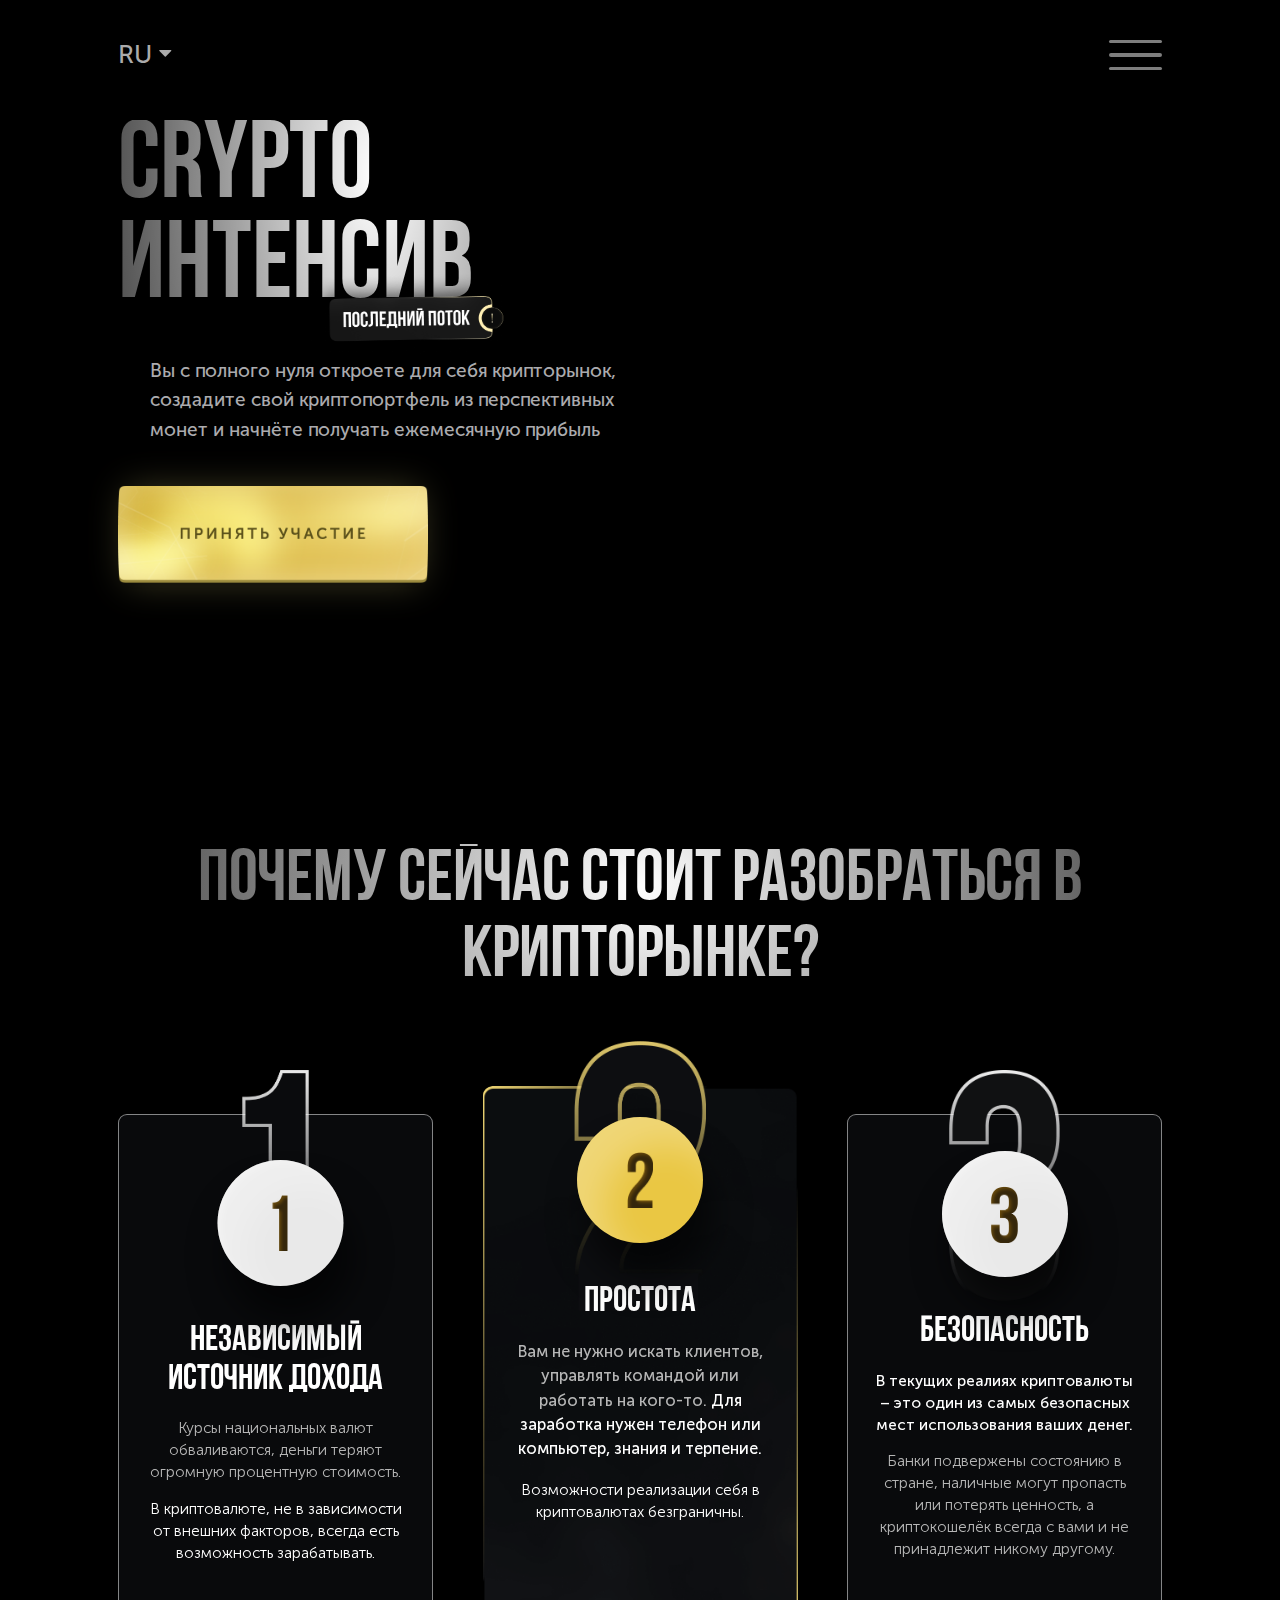
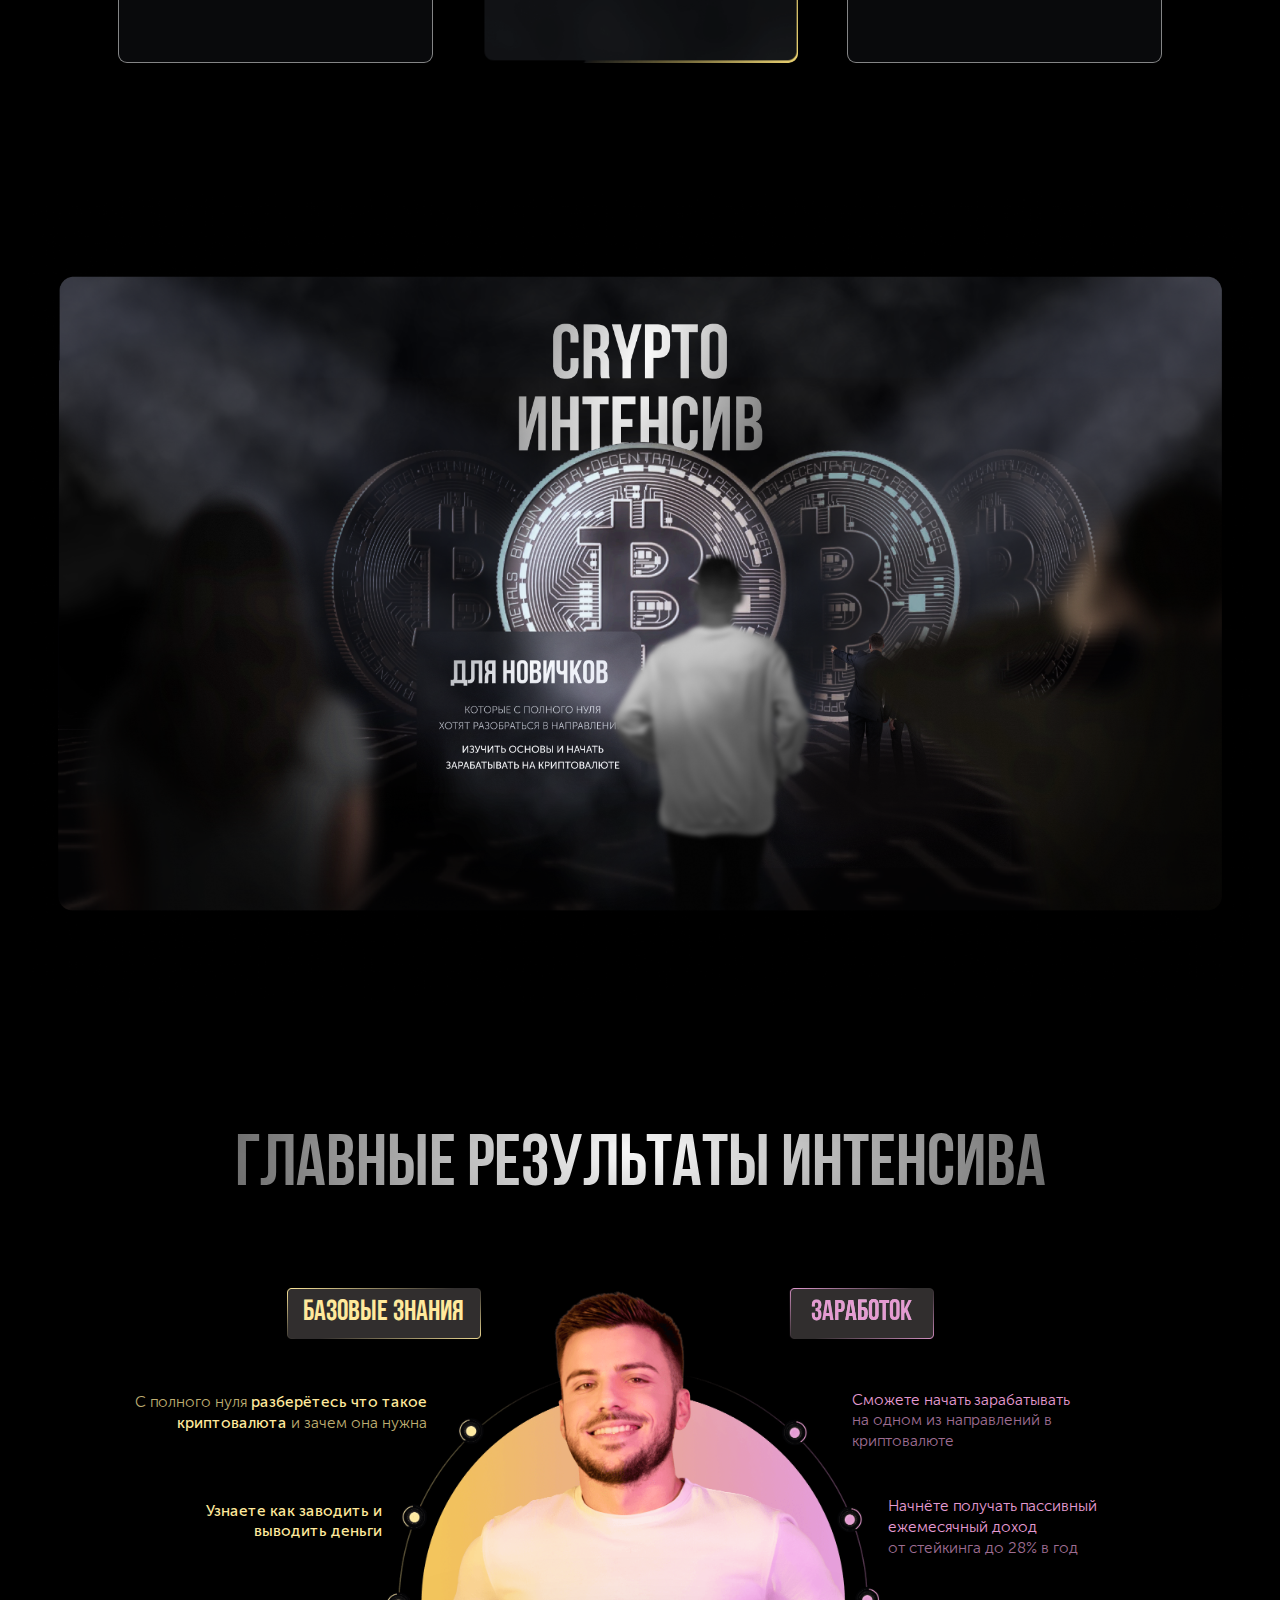
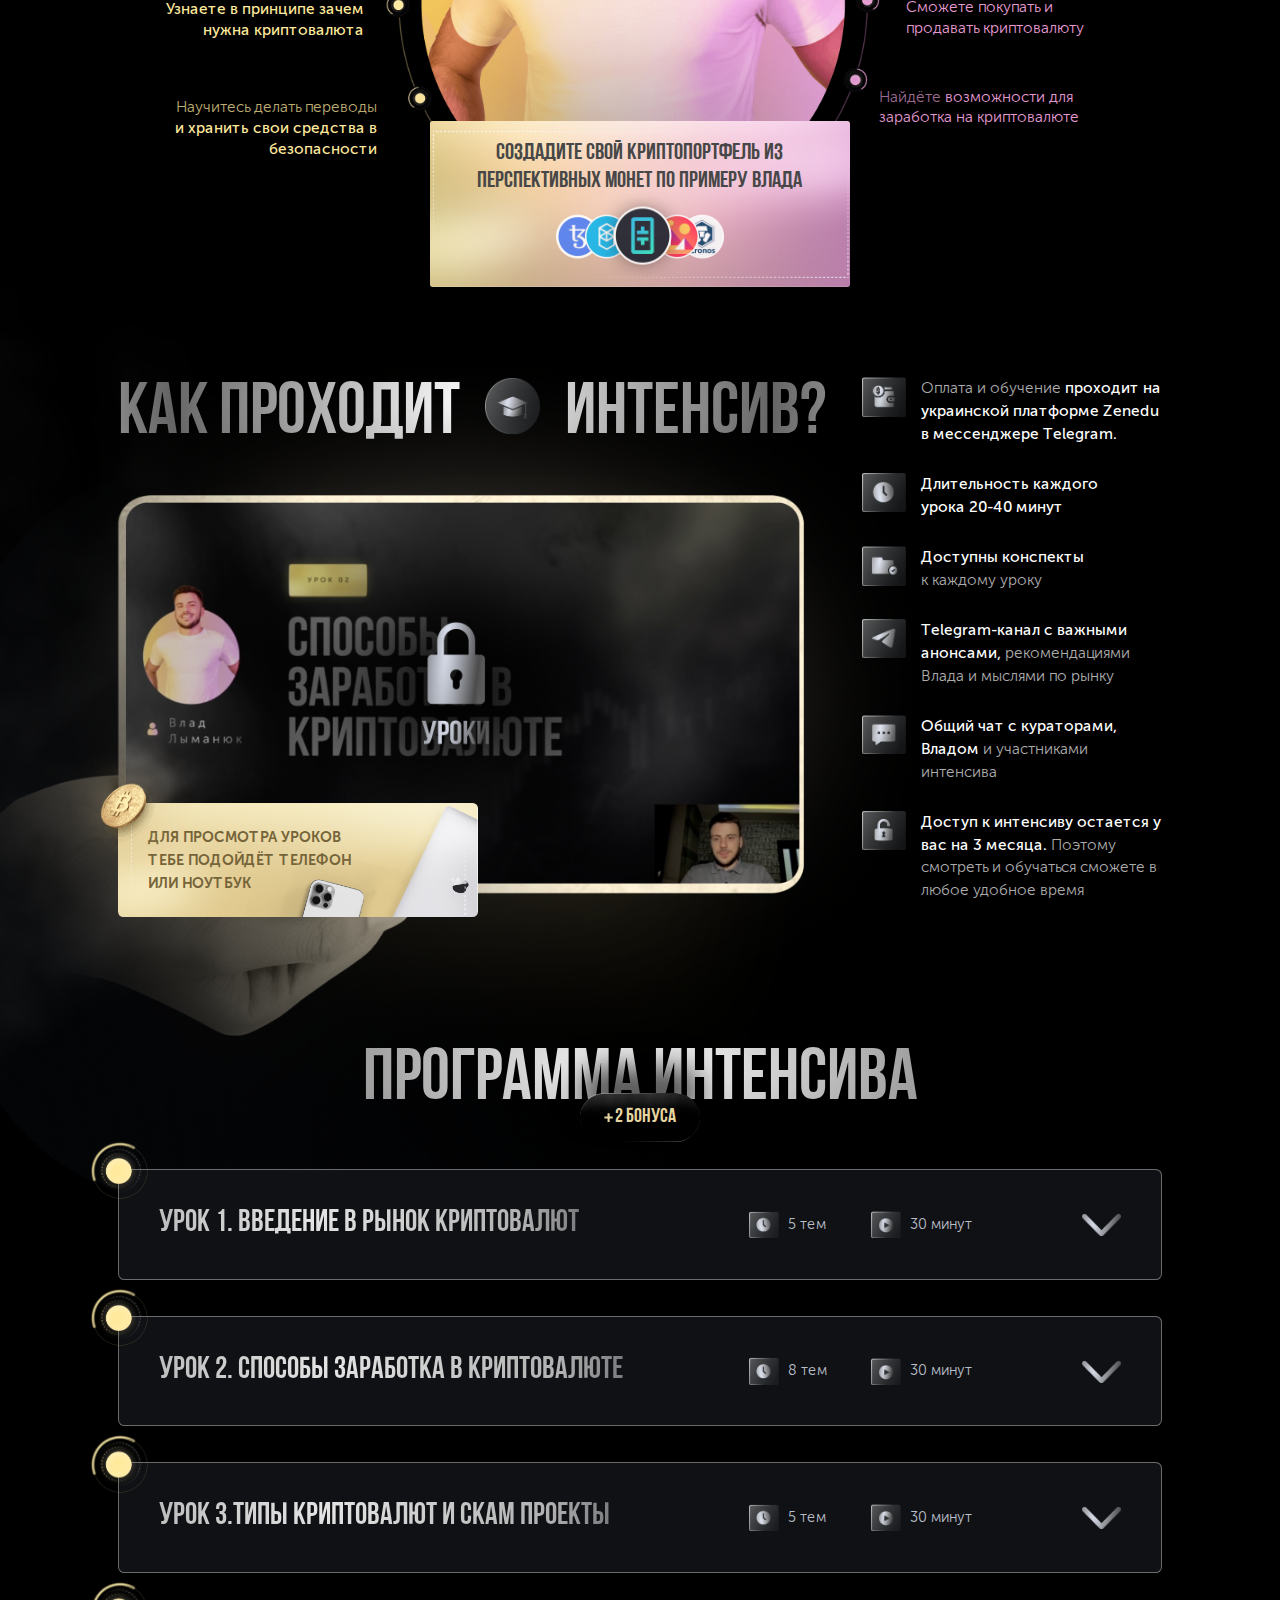
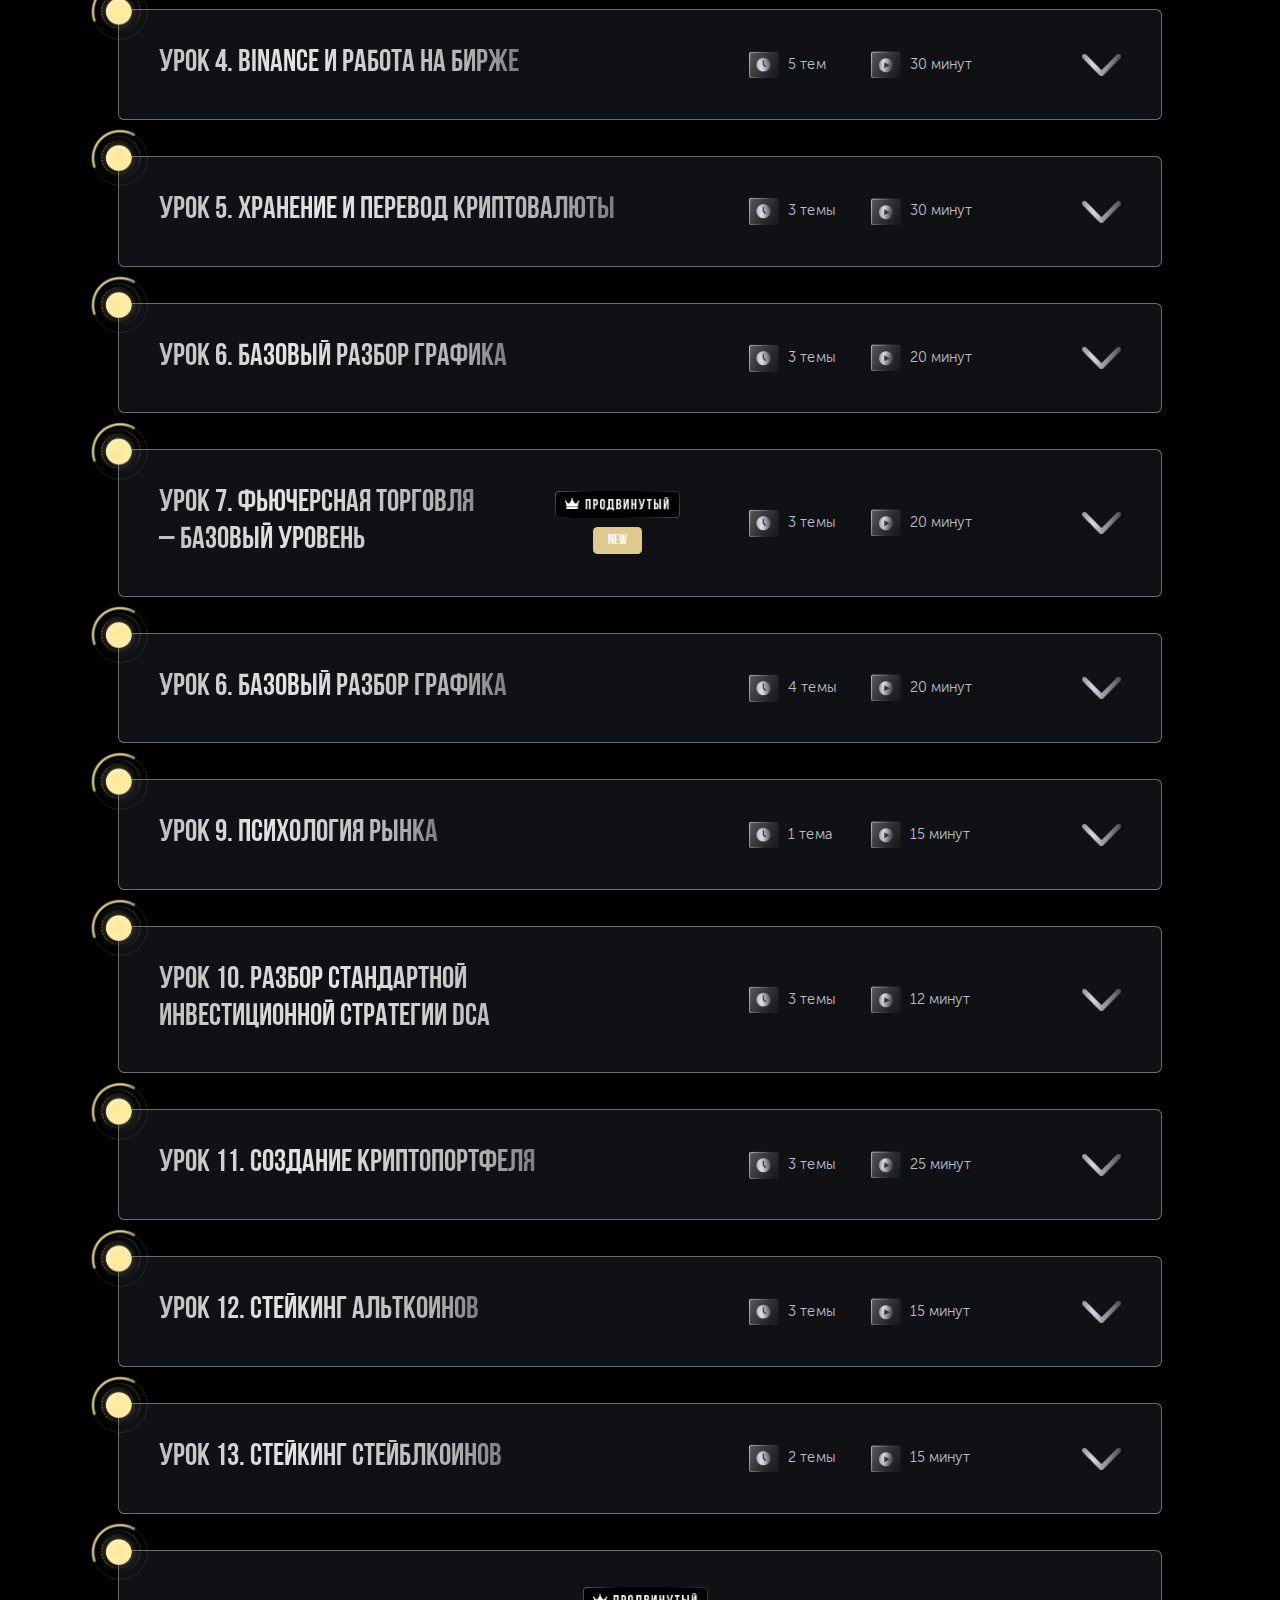
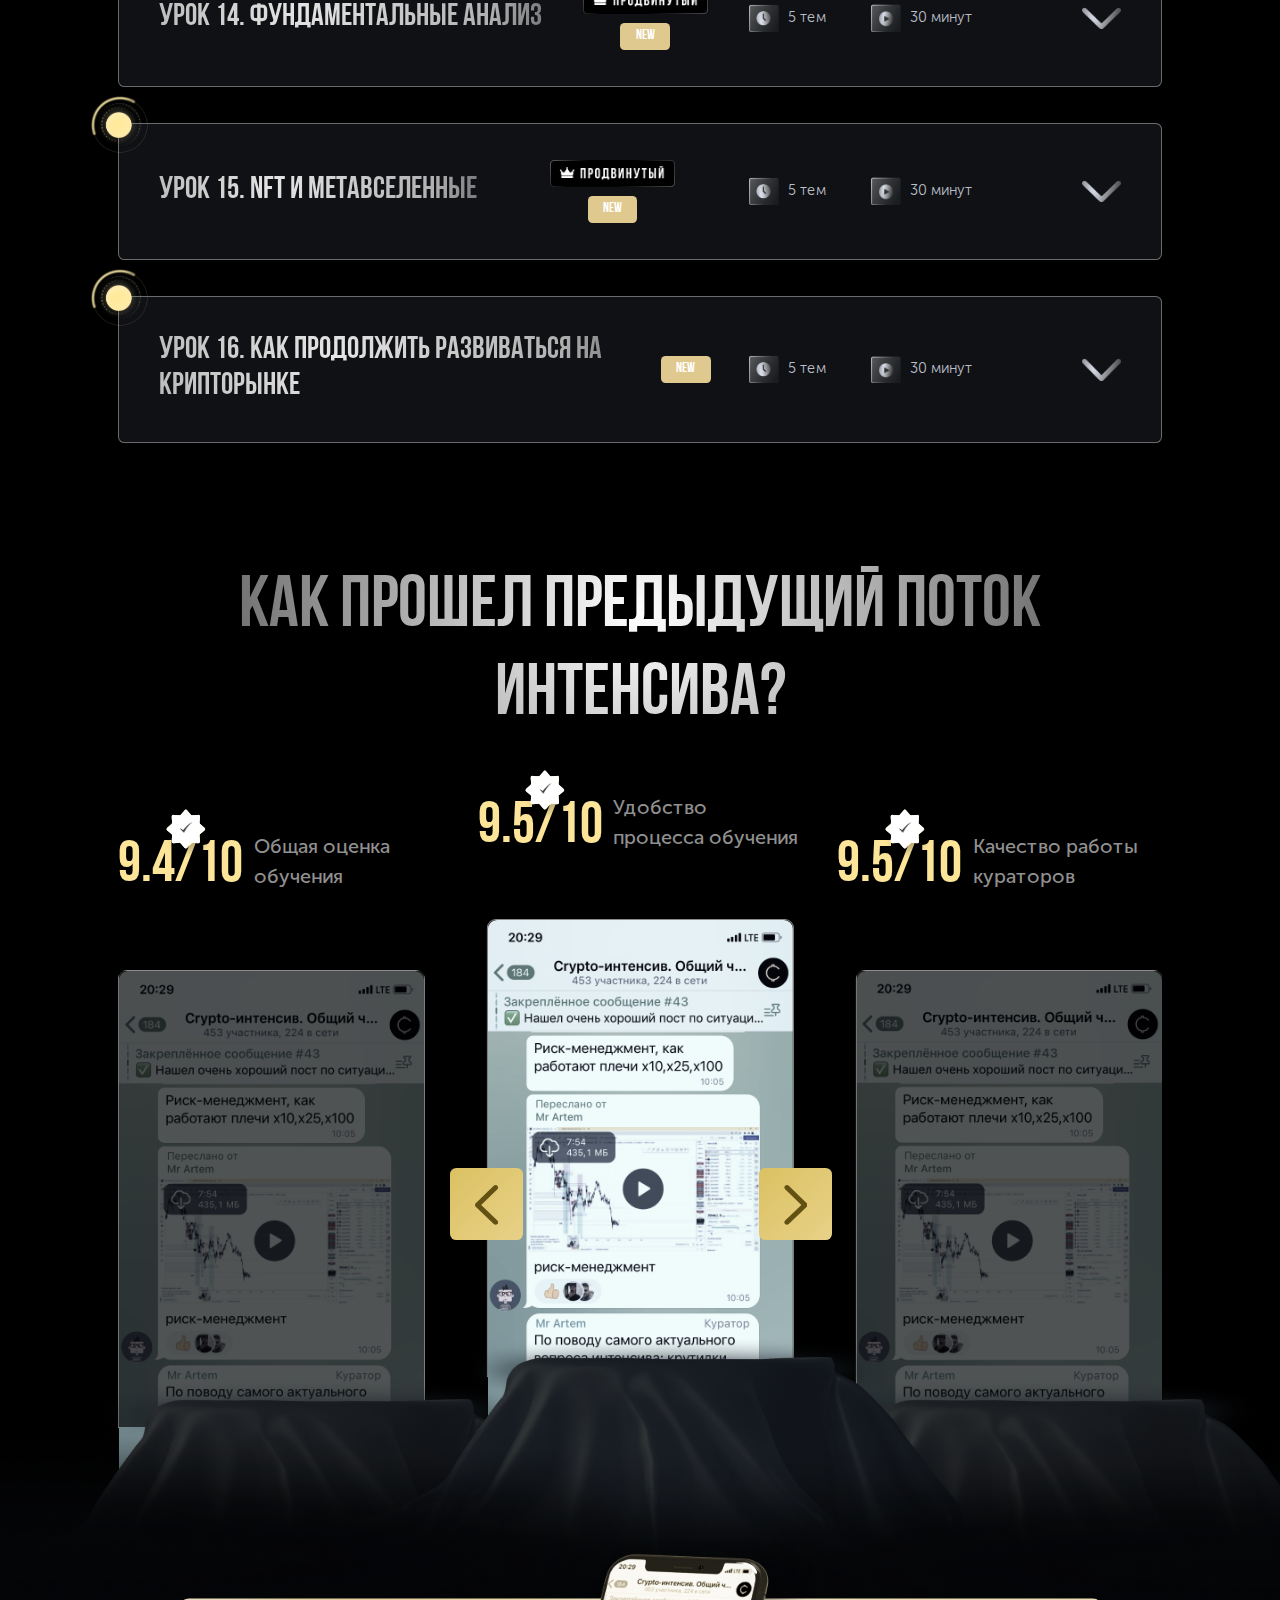
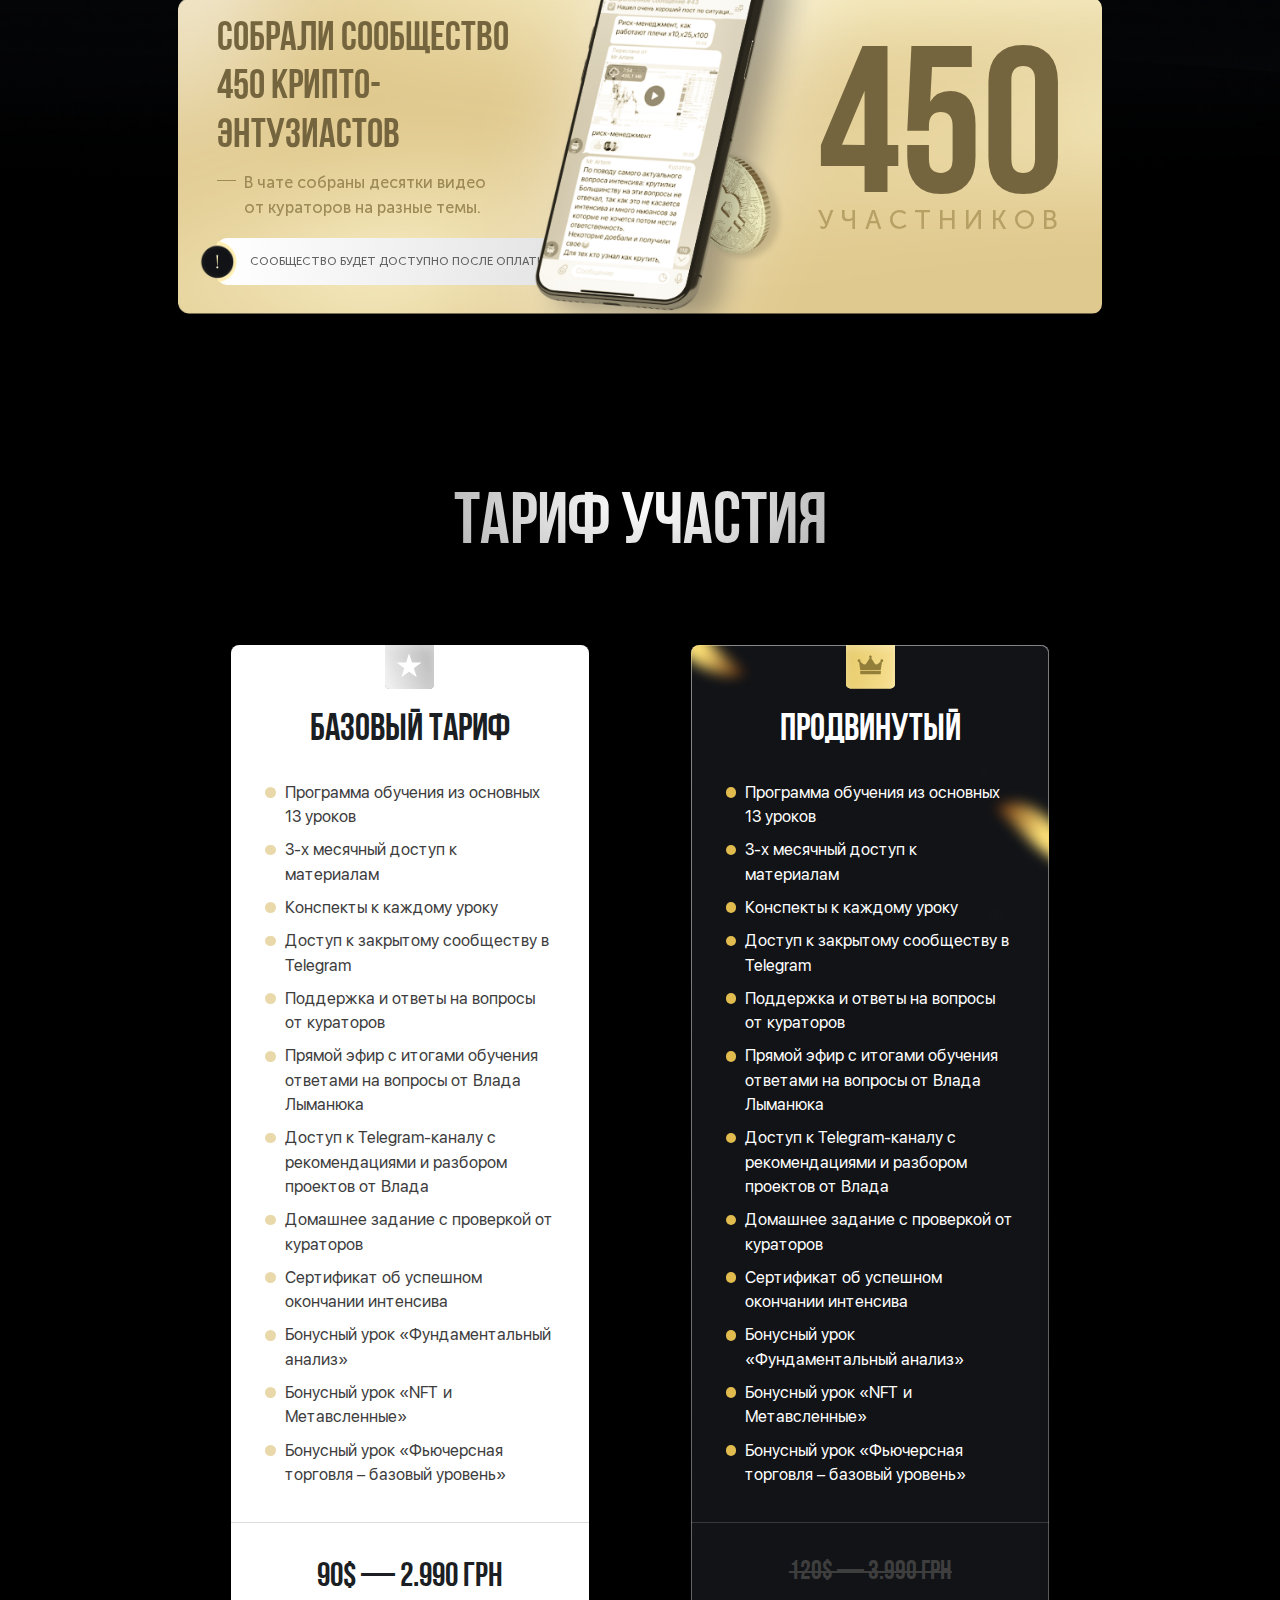
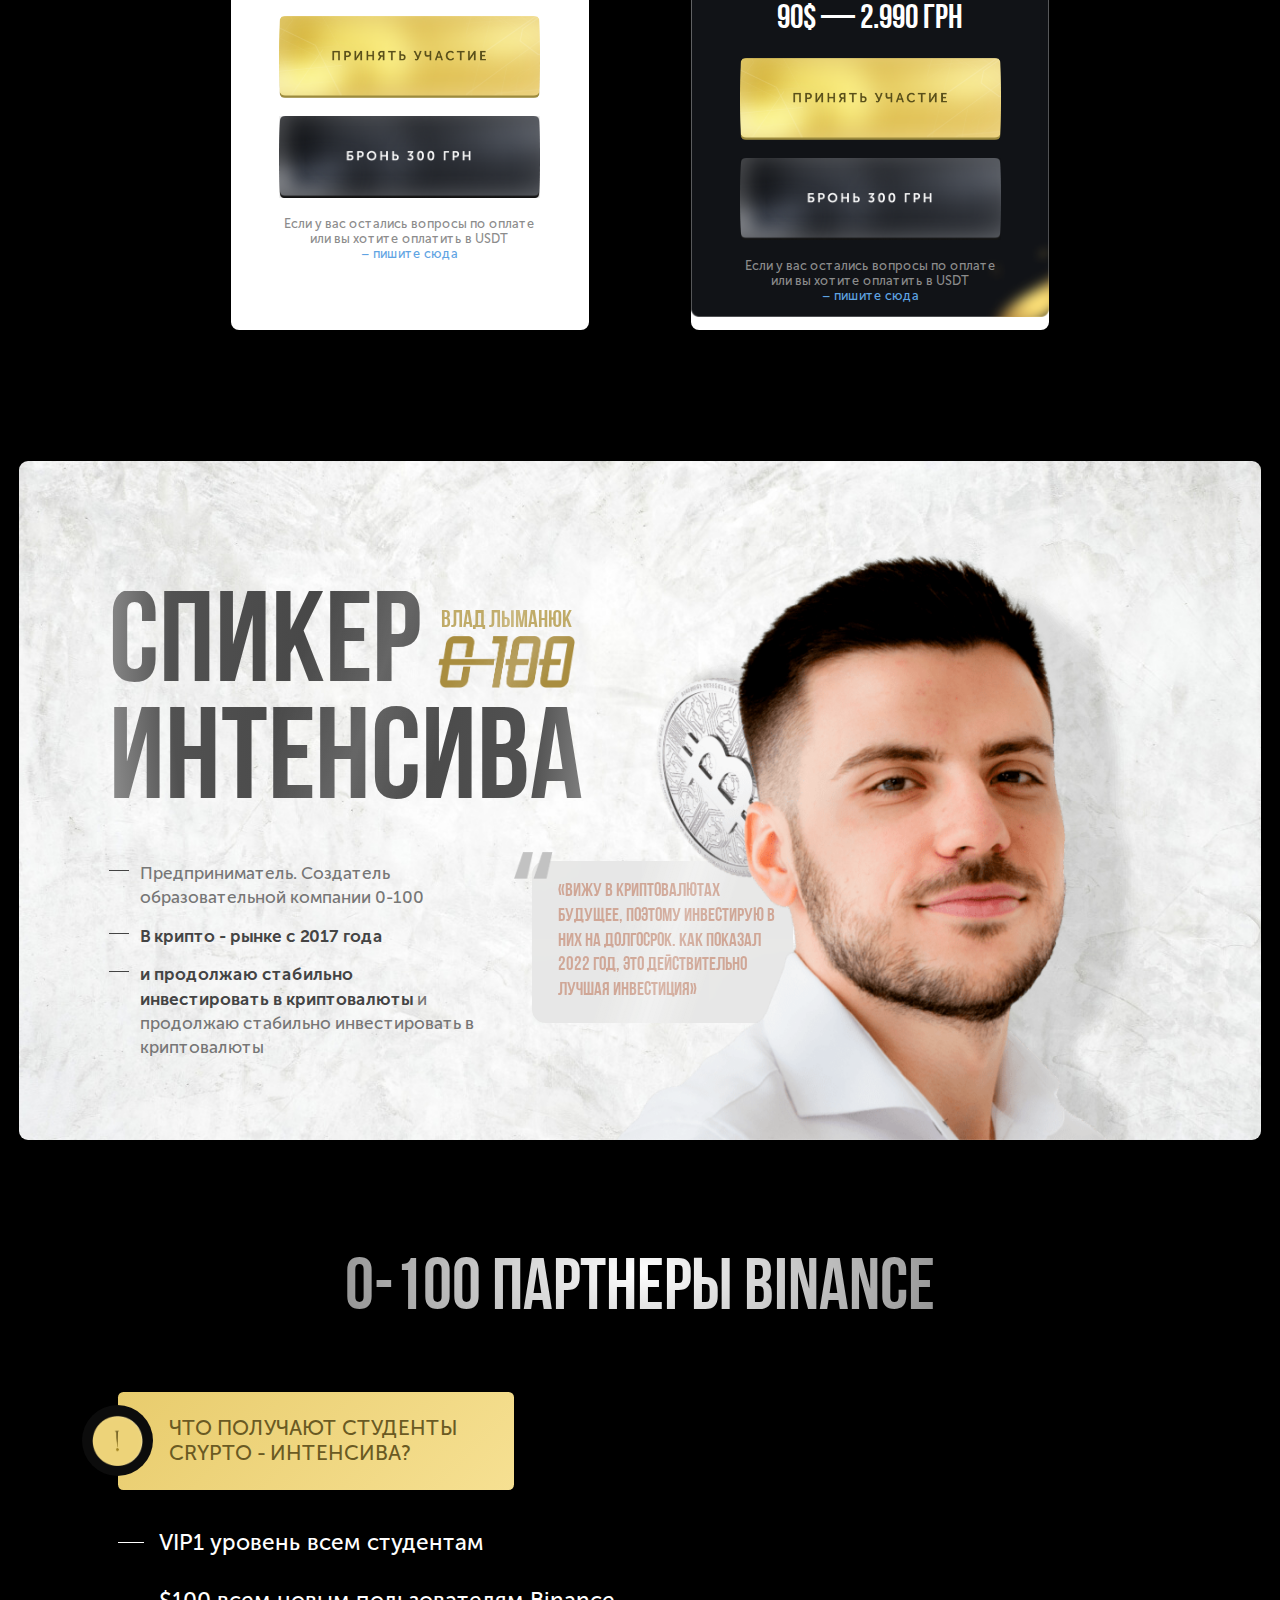
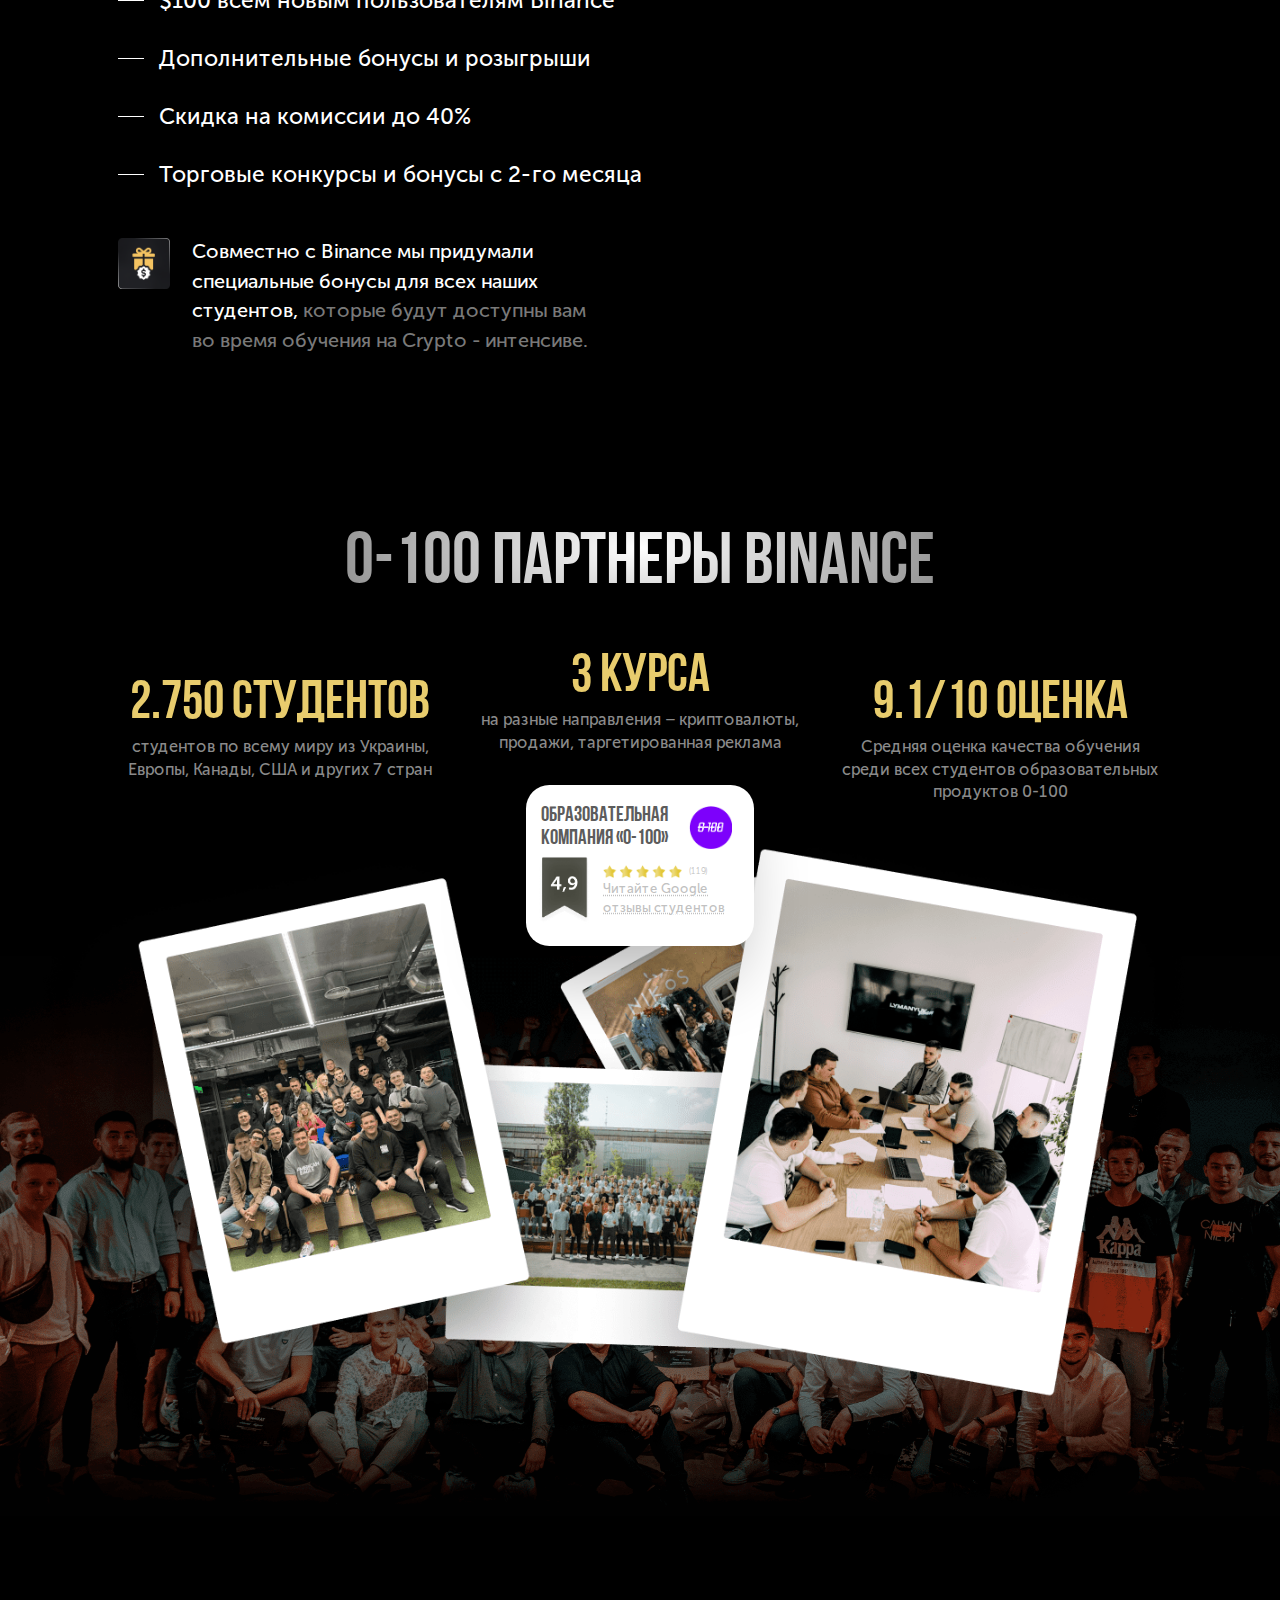
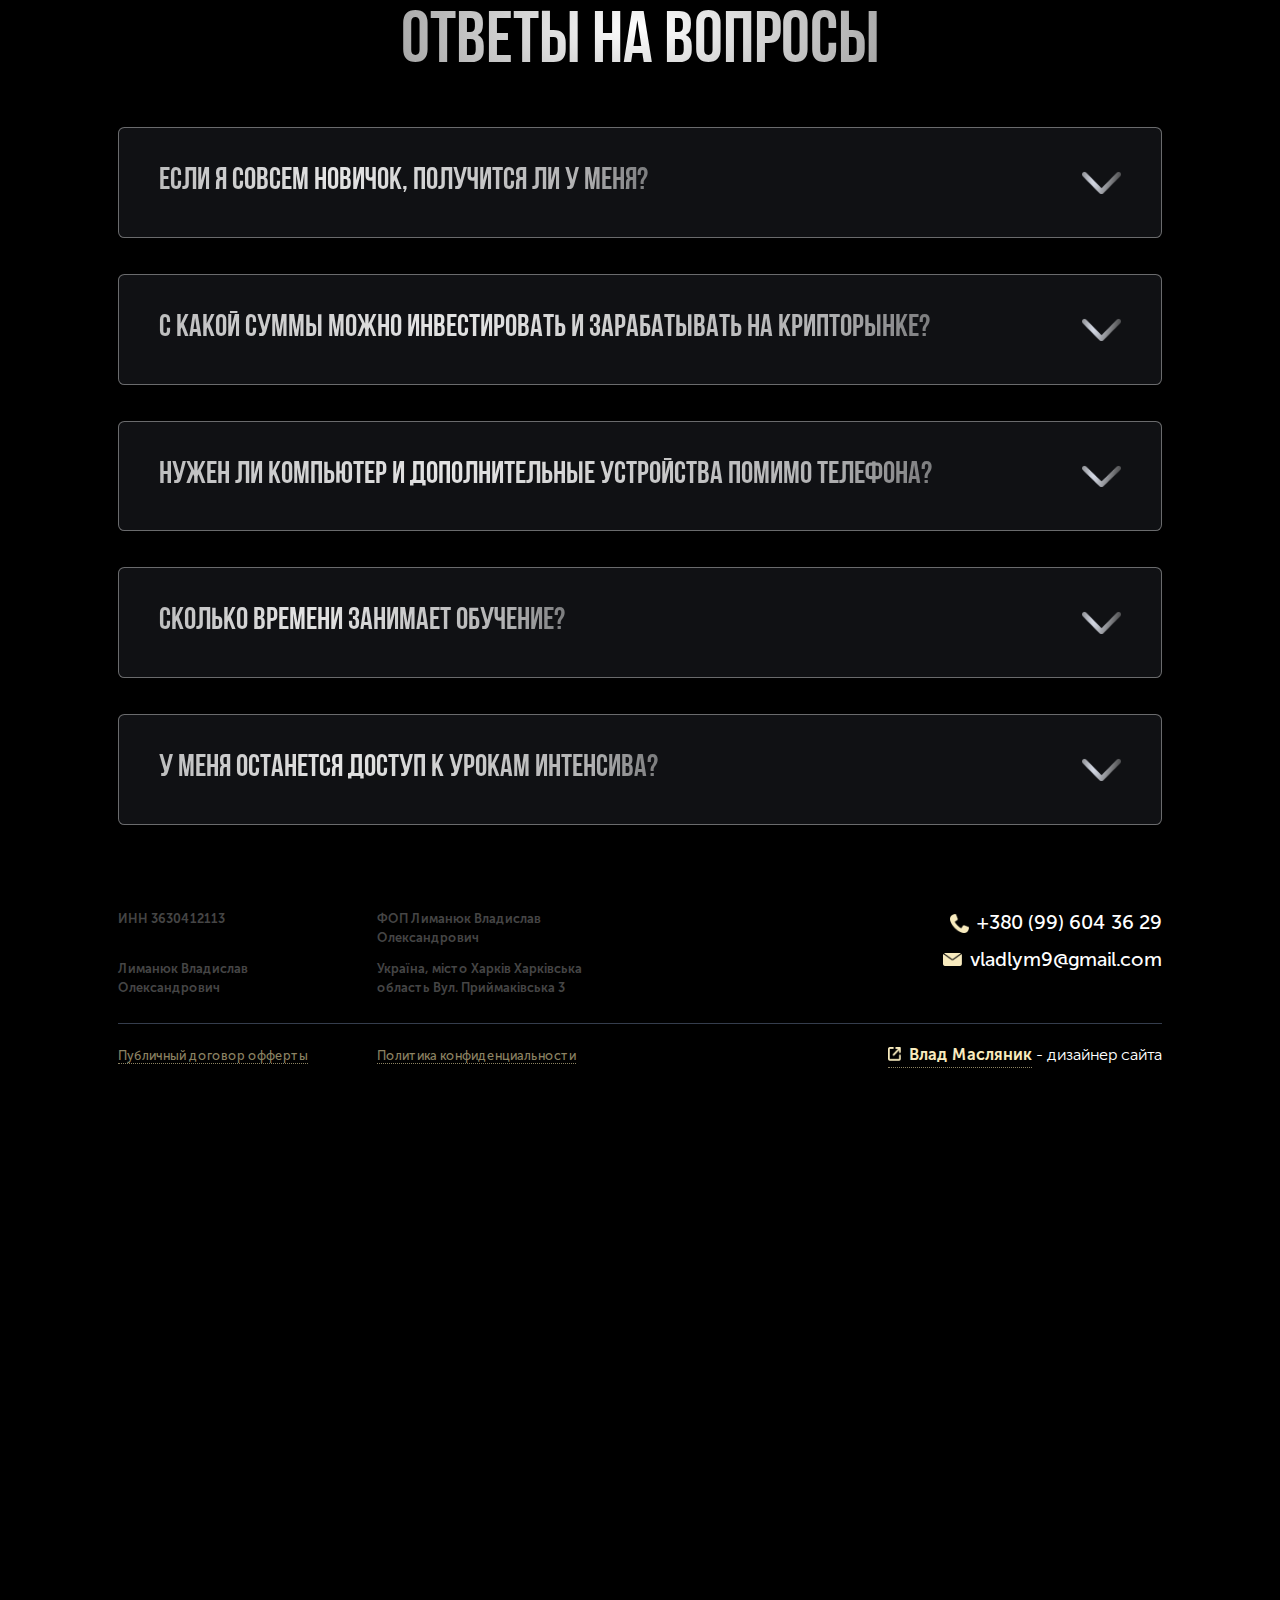
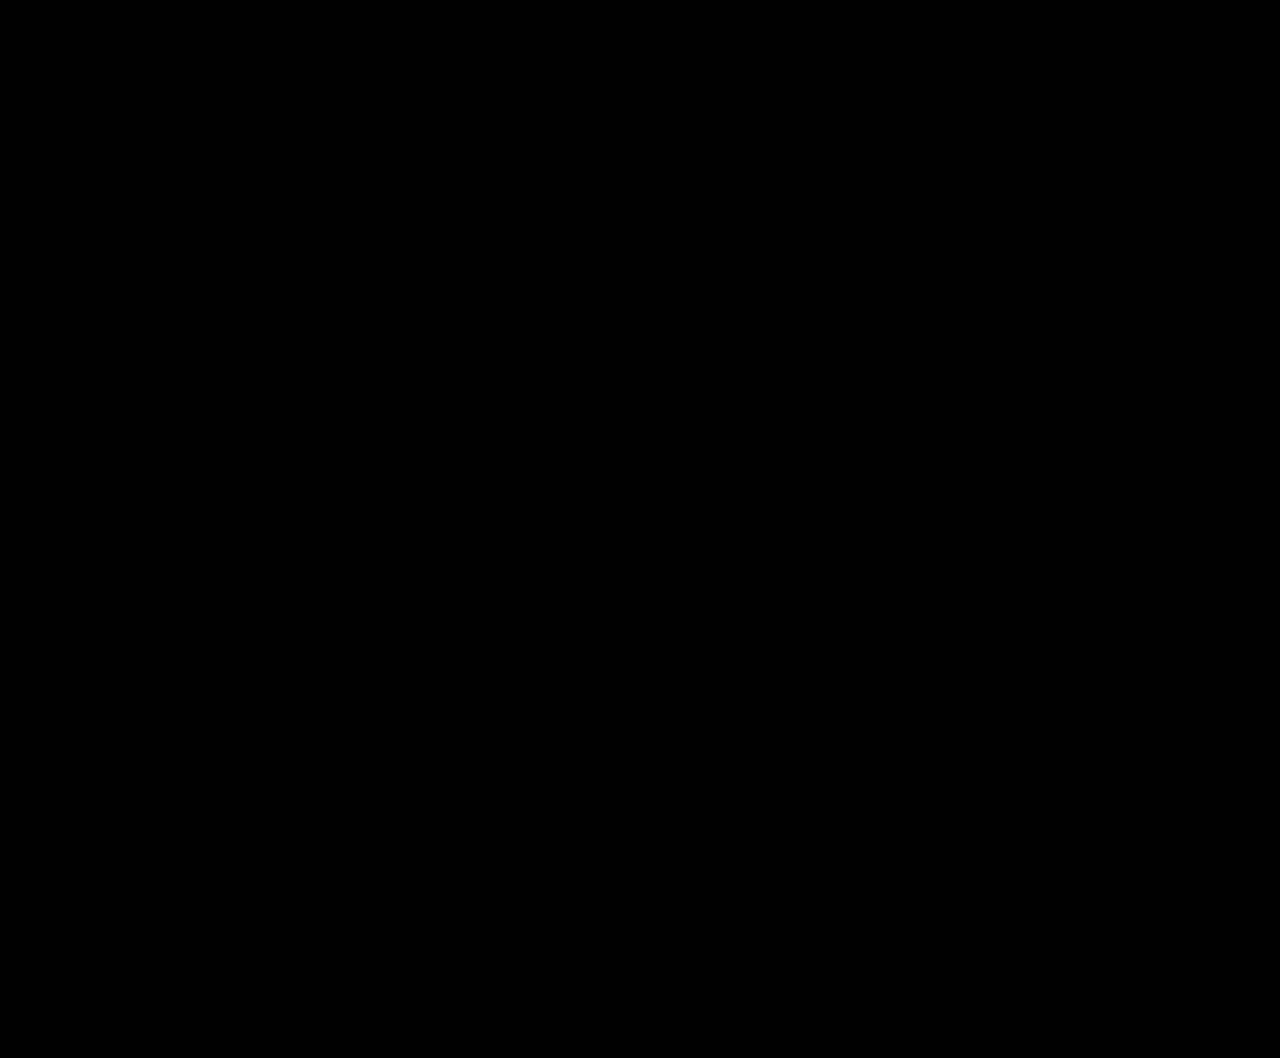
==== index.html @ a70f9462 "first commit" ====
<!DOCTYPE html>
<html lang="ru"> 
<head>
	<meta charset="UTF-8">
	<title>Crypto интенсив</title>
	<meta name="viewport" content="width=device-width, maximum-scale=1.0, minimum-scale=1.0">
	<link rel="icon" href="images/favicon.ico" type="image/x-icon">
	<!-- Open Graph -->
	<meta property="og:title" content="Crypto интенсив"/>
    <meta property="og:description" content="Новая возможность в текущих реалиях"/>
	<meta property="og:url" content="https://siteurl.ru"/>
	<meta property="og:image" content="images/logo.svg"/>
	<!-- End Open Graph -->
	<link rel="stylesheet" href="style/slick.css">
	<link rel="stylesheet" href="style/main.css">
	<link rel="prefetch prerender" href="/images/intensive-mob.png" />
</head>
<body class="load">
	<header class="header">
		<div class="section-frame header-frame">
<!-- 			<div class="crypto-title__descripter table-show-flex">
				<b>&mdash; ОНЛАЙН <br> ИНТЕНСИВ</b>
				<p>Новая возможность <br> в&nbsp;текущих реалиях</p>
			</div> -->
			<div class="page-header__inner-wrapper">
				<div class="page-header__language-select">
					<select class="change-lang">
						<option value="ua">UA</option>
						<option value="ru" selected>RU</option>
					</select>
					<a href="javascript:;" class="btn--language">
						<svg width="14" height="9" viewBox="0 0 14 9" fill="none" xmlns="http://www.w3.org/2000/svg"><path d="M7.53306 8.33251C7.23955 8.62906 6.76045 8.62906 6.46694 8.33251L0.470259 2.27368C0.00153699 1.8001 0.336999 0.996094 1.00331 0.996094L12.9967 0.996095C13.663 0.996095 13.9985 1.80011 13.5297 2.27368L7.53306 8.33251Z" fill="#ABABAB"/></svg>
					</a>
				</div>
				<div class="burger">
					<span></span>
					<span></span>
					<span></span>
				</div>
			</div>
		</div>
		<div class="menu">
			<div class="menu-wrap">
				<div class="menu-top-content">
					<div class="menu-header">
						<a href="#" class="logo">
							<img src="images/logo.png" alt="">
						</a>
						<img src="images/icon/close.png" class="header-close" alt="">
					</div>
					<nav class="menu-link">
						<ul>
							<li><a href="/ua">UA</a></li>
							<li><a href="#intensive" class="anchor">Для кого?</a></li>
							<li><a href="#program" class="anchor">Программа</a></li>
							<li><a href="#rate" class="anchor">Тариф</a></li>
							<li><a href="#courses" class="anchor">Формат</a></li>
							<li><a href="#speaker" class="anchor">Автор</a></li>
						</ul>
					</nav>
				</div>
				<div class="menu-bottom-content">
					<h3 class="menu-title">конктакты</h3>
					<div class="menu-contact">
						<div class="menu-contact__item">
							<img src="images/icon/phone-footer.png" alt="">
							<a href="tel:+380996043629">+380 (99) 604 36 29</a>
						</div>
						<div class="menu-contact__item">
							<img src="images/icon/footer-mail.png" alt="">
							<a href="maito:vladlym9@gmail.com">vladlym9@gmail.com</a>
						</div>
					</div>
				</div>
			</div>
		</div>
	</header>
	<main>
		<div class="crypto">
			<div class="section-frame">
				<div class="crypto-title">
					<h1 class="lang-header-title">Crypto<br>интенсив</h1>
					<div class="crypto-title__descripter table-hide lang-crypto-descripter"><img src="images/descripter.png" alt=""></div>

				</div>
				<p class="crypto-info lang-header-text"><b>Вы с полного нуля откроете для&nbsp;себя&nbsp;крипторынок,</b> создадите свой криптопортфель из перспективных монет и <b>начнёте получать ежемесячную прибыль</b></p>
				<img src="images/person-mob.png" class="person-mob" alt="">
				<!--<a href="#" class="crypto-btn button js-popup" data-popup="application"> -->
		    <div class="crypto-btn button">
					<div class="crypto-btn__wrapper lang-header-button"><img src="images/button/participation-page.png" class="button-pc" alt=""></div>
					<div class="crypto-btn__wrapper lang-header-button-mobile"><img src="images/button/participation-mob.png" class="button-mob" alt=""></div>
				</div>
			</div>
		</div>
		<div class="why">
			<div class="section-frame">
				<h2 class="page-title lang-why-title">Почему сейчас стоит&nbsp;<br>&nbsp;разобраться в&nbsp;крипторынке?</h2>
				<div class="why-list">
					<div class="why-item">
						<div class="why-item__counter">
							<img src="images/why/1.png" class="why-item__counter-main" alt="">
							<div class="why-item__counter-circle">
								<img src="images/why/1-min.png" alt="">
							</div>
						</div>
						<h3 class="why-item__title lang-why-card-title">Независимый источник дохода</h3>
						<div class="why-item__info">
							<p class="lang-why-card-text">Курсы национальных валют обваливаются, деньги теряют огромную процентную стоимость.</p>
							<p class="lang-why-card-text-2">В криптовалюте, не в зависимости от внешних факторов, всегда есть возможность зарабатывать.</p>
						</div>
					</div>
					<div class="why-item why-item_center">
						<div class="why-item__counter">
							<img src="images/why/2.png" class="why-item__counter-main" alt="">
							<div class="why-item__counter-circle">
								<img src="images/why/2-min.png" alt="">
							</div>
						</div>
						<h3 class="why-item__title">Простота</h3>
						<div class="why-item__info">
							<span class="why-item__info-text lang-why-second-card-text">Вам не нужно искать клиентов, управлять командой или работать на кого-то.</span> <span class="lang-why-second-card-text-2">Для заработка нужен телефон или компьютер, знания и терпение.</span>
							<p class="lang-why-second-card-text-3"><span>Возможности реализации себя в криптовалютах безграничны.</span></p>
						</div>
					</div>
					<div class="why-item">
						<div class="why-item__counter">
							<img src="images/why/3.png" class="why-item__counter-main" alt="">
							<div class="why-item__counter-circle">
								<img src="images/why/3-min.png" alt="">
							</div>
						</div>
						<h3 class="why-item__title lang-why-third-card-title">Безопасность</h3>
						<div class="why-item__info">
							<p><span class="lang-why-third-card-text">В текущих реалиях <br> криптовалюты – это один из самых безопасных мест использования ваших денег.</span></p>
							<p class="lang-why-third-card-text-2">Банки подвержены состоянию в стране, наличные могут пропасть или потерять ценность, а криптокошелёк всегда с вами и не принадлежит никому другому.</p>
						</div>
					</div>
				</div>
			</div>
		</div>
		<div class="intensive" id="intensive">
			<div class="lang-intensive-block"><img src="images/intensive.png" class="intensive-block intensive-block_pc" alt=""></div>
			<div class="lang-intensive-block-mobile"><div class="intensive-block_mob"></div></div>
		</div>
		<div class="result">
			<div class="section-frame">
				<h2 class="page-title result-title lang-result-title">Главные результаты интенсива</h2>
				<div class="result-wrap">
					<div class="result-person">
						<img src="images/result-person.png" class="result-person__photo result-person__photo_pc" alt="">
						<img src="images/result-person-mob.png" class="result-person__photo result-person__photo_mob" alt="">
						<div class="result-descripter">
							<h4 class="lang-result-descripter-title">Создадите свой криптопортфель <br> из перспективных монет по примеру Влада</h4>
							<img src="images/coins.png" alt="">
						</div>
					</div>
					<div class="result-item result-item_left">
						<div class="result-item__title result-item__title_left">
							<h3 class="lang-result-card-title">Базовые знания</h3>
							<img src="images/result/result-1.png" alt="">
						</div>
						<div class="result-item__wrap result-item__wrap_left">
							<p><span class="lang-result-text-1">С полного нуля</span> <span class="lang-result-text-2">разберётесь что такое <br> криптовалюта</span> <span class="lang-result-text-3">и зачем она нужна</span></p>
							<p><span class="lang-result-text-4">Узнаете как заводить и выводить деньги</span></p>
							<p class="lang-result-text-8">Узнаете в принципе зачем нужна криптовалюта</p>
							<p><span class="lang-result-text-6">Научитесь делать переводы</span> <br> <span class="lang-result-text-7">и хранить свои средства <br> в безопасности</span></p>
						</div>
					</div>			
					<div class="result-item result-item_right">
						<div class="result-item__title result-item__title_right">
							<h3 class="lang-result-second-card-title">Заработок</h3>
							<img src="images/result/result-2.png" alt="">
						</div>
						<div class="result-item__wrap result-item__wrap_right">
							<p><span class="lang-result-option-1">Сможете начать зарабатывать</span> <br> <span class="lang-result-option-2"> на одном из направлений <br> в криптовалюте</span></p>
							<p><span class="lang-result-option-3">Начнёте получать пассивный <br> ежемесячный доход</span> <br> <span class="lang-result-option-7"> от стейкинга до 28% в год</span></p>
							<p><span class="lang-result-option-4">Сможете покупать <br> и продавать криптовалюту</span></p>
							<p><span class="lang-result-option-5">Найдёте</span> <span class="lang-result-option-6"> возможности для заработка на криптовалюте</span></p>
						</div>
					</div>
				</div>
			</div>
		</div>
		<div class="courses" id="courses">
			<div class="section-frame">
				<!--<h2 class="page-title courses-title">Как проходит <img src="images/icon/courses-icon.png" alt=""> курс?</h2>-->
				<div class="courses-wrap">
					<div class="courses__inner-wrapper">
						<h2 class="page-title courses-title1"><span class="lang-courses-title">Как проходит</span> <img src="images/icon/courses-icon.png" alt=""> <span class="lang-courses-title-2">интенсив?</span></h2>
						<img src="images/courses-photo.png" class="courses-photo courses-photo_pc" alt="">
						<img src="images/courses-photo-mob.png" class="courses-photo courses-photo_mob" alt="">
						<div class="courses-descripter">
							<img src="images/courses-coin.png" alt="">
							<p><span class="lang-courses-descripter">Для просмотра уроков</span> <br> <span class="lang-courses-descripter-2">тебе подойдёт телефон</span> <br> <span class="lang-courses-descripter-3">или ноутбук</span></p>
						</div>
					</div>
					<div class="courses-list">
						<div class="courses-item">
							<img src="images/courses/wallet.png" class="courses-item__icon" alt="">
							<p><span class="lang-courses-option-1">Оплата и обучение</span> <span class="lang-courses-option-2">проходит на украинской платформе Zenedu в мессенджере Telegram</span></p>
						</div>
						<div class="courses-item">
							<img src="images/courses/courses-1.png" class="courses-item__icon" alt="">
							<p><span class="lang-courses-option-3">Длительность каждого</span> <br> <span class="lang-courses-option-4">урока 20-40 минут</span></p>
						</div>
						<div class="courses-item">
							<img src="images/courses/files.png" class="courses-item__icon" alt="">
							<p><span class="lang-courses-option-5">Доступны конспекты</span> <br> <span class="lang-courses-option-6">к каждому уроку</span></p>
						</div>
						<div class="courses-item">
							<img src="images/courses/courses-3.png" class="courses-item__icon" alt="">
							<p><span class="lang-courses-option-7">Telegram-канал с важными анонсами,</span> <span class="lang-courses-option-8">рекомендациями Влада и мыслями по рынку</span></p>
						</div>
						<div class="courses-item">
							<img src="images/courses/comment.png" class="courses-item__icon" alt="">
							<p><span class="lang-courses-option-9">Общий чат с кураторами, Владом</span> <span class="lang-courses-option-10">и участниками интенсива</span></p>
						</div>
						<div class="courses-item">
							<img src="images/courses/courses-2.png" class="courses-item__icon" alt="">
							<p><span class="lang-courses-option-11">Доступ к интенсиву остается у вас на 3 месяца.</span> <span class="lang-courses-option-12">Поэтому смотреть и обучаться сможете в любое удобное время</span></p>
						</div>
					</div>
				</div>
				
			</div>		
		</div>
		<div class="program" id="program">
			<div class="section-frame">
				<h2 class="page-title program-title lang-program-title">Программа интенсива</h2>
				<p class="program-desriptor"><img src="images/icon/plus.svg" alt="">2 бонуса</p>
				<div class="program-list">
					<div class="program-item">
						<div class="program-item__header">
							<img src="images/icon/program-circle.png" class="program-circle" alt="">
							<h3 class="program-item__title lang-program-lesson-title-1">Урок 1. Введение в рынок криптовалют</h3>
							<div class="program-item__header-info">
								<div class="program-item__info">
									<div class="program-item__info-item">
										<img src="images/icon/program-clock.png" alt="">
										<p>5 тем</p>
									</div>
									<div class="program-item__info-item">
										<img src="images/icon/program-video.png" alt="">
										<p class="lang-program-lesson-time-1">30 минут</p>
									</div>
								</div>
								<img src="images/icon/program-arrow.png" class="program-arrow" alt="">
							</div>
						</div>
						<div class="program-item__body">
							<div class="program-item__wrap">
								<div class="program-item__content">
									<h4 class="lang-program-lesson-content-title-1">Содержание урока:</h4>
									<div class="program-item__content-list">
										<div class="program-item__content-item">
											<img src="images/icon/program-list.png" alt="">
											<p class="lang-program-lesson-theme-1">Что такое криптовалюты</p>
										</div>
										<div class="program-item__content-item">
											<img src="images/icon/program-list.png" alt="">
											<p class="lang-program-lesson-theme-2">Что такое BTC и его ценность</p>
										</div>
										<div class="program-item__content-item">
											<img src="images/icon/program-list.png" alt="">
											<p class="lang-program-lesson-theme-3">Развитие рынка и капитализация</p>
										</div>
										<div class="program-item__content-item">
											<img src="images/icon/program-list.png" alt="">
											<p class="lang-program-lesson-theme-4">Прогноз цены BTC</p>
										</div>
										<div class="program-item__content-item">
											<img src="images/icon/program-list.png" alt="">
											<p class="lang-program-lesson-theme-5">Сравнение доходности с фондовым рынком</p>
										</div>
									</div>
								</div>
								<div class="program-item__result">
									<h4>Результат:</h4>
									<p class="lang-program-result-title-1">В результате вы начнете разбираться в мире криптовалют. Узнаете, как появился биткоин и в чем его ценность. Сможете понять причины и возможные сроки роста крипто - рынка</p>
								</div>
							</div>
						</div>
					</div>
					<div class="program-item">
						<div class="program-item__header">
							<img src="images/icon/program-circle.png" class="program-circle" alt="">
							<h3 class="program-item__title lang-program-lesson-title-2">Урок 2.Способы заработка в криптовалюте</h3>
							<div class="program-item__header-info">
								<div class="program-item__info">
									<div class="program-item__info-item">
										<img src="images/icon/program-clock.png" alt="">
										<p>8 тем</p>
									</div>
									<div class="program-item__info-item">
										<img src="images/icon/program-video.png" alt="">
										<p class="lang-program-lesson-time-2">30 минут</p>
									</div>
								</div>
								<img src="images/icon/program-arrow.png" class="program-arrow" alt="">
							</div>
						</div>
						<div class="program-item__body">
							<div class="program-item__wrap">
								<div class="program-item__content">
									<h4 class="lang-program-lesson-content-title-2">Содержание урока:</h4>
									<div class="program-item__content-list">
										<div class="program-item__content-item">
											<img src="images/icon/program-list.png" alt="">
											<p class="lang-program-second-lesson-theme-1">Криптовалютный портфель и инвестирование</p>
										</div>
										<div class="program-item__content-item">
											<img src="images/icon/program-list.png" alt="">
											<p class="lang-program-second-lesson-theme-2">Торговля на спотовом рынке</p>
										</div>
										<div class="program-item__content-item">
											<img src="images/icon/program-list.png" alt="">
											<p class="lang-program-second-lesson-theme-3">Трейдинг на фьючерсном рынке</p>
										</div>
										<div class="program-item__content-item">
											<img src="images/icon/program-list.png" alt="">
											<p class="lang-program-second-lesson-theme-4">Стейкинг и др.</p>
										</div>
										<div class="program-item__content-item">
											<img src="images/icon/program-list.png" alt="">
											<p class="lang-program-second-lesson-theme-5">Майнинг</p>
										</div>
										<div class="program-item__content-item">
											<img src="images/icon/program-list.png" alt="">
											<p>Whitelist (IDO)</p>
										</div>
										<div class="program-item__content-item">
											<img src="images/icon/program-list.png" alt="">
											<p>Airdrop</p>
										</div>
										<div class="program-item__content-item">
											<img src="images/icon/program-list.png" alt="">
											<p class="lang-program-second-lesson-theme-8">Реферальные награды</p>
										</div>
										<div class="program-item__content-item">
											<img src="images/icon/program-list.png" alt="">
											<p class="lang-program-second-lesson-theme-9">Ноды</p>
										</div>
										<div class="program-item__content-item">
											<img src="images/icon/program-list.png" alt="">
											<p class="lang-program-second-lesson-theme-10">Хайп-проекты</p>
										</div>
										<div class="program-item__content-item">
											<img src="images/icon/program-list.png" alt="">
											<p>Crypto gaming</p>
										</div>
										<div class="program-item__content-item">
											<img src="images/icon/program-list.png" alt="">
											<p>NFT</p>
										</div>
									</div>
								</div>
								<div class="program-item__result">
									<h4>Результат:</h4>
									<p class="lang-program-result-title-2">В результате вы узнаете основные способы заработка на криптовалютах и что подходит именно вам.</p>
								</div>
							</div>
						</div>
					</div>
					<div class="program-item">
						<div class="program-item__header">
							<img src="images/icon/program-circle.png" class="program-circle" alt="">
							<h3 class="program-item__title lang-program-lesson-title-3">Урок 3.Типы криптовалют и скам проекты</h3>
							<div class="program-item__header-info">
								<div class="program-item__info">
									<div class="program-item__info-item">
										<img src="images/icon/program-clock.png" alt="">
										<p>5 тем</p>
									</div>
									<div class="program-item__info-item">
										<img src="images/icon/program-video.png" alt="">
										<p class="lang-program-lesson-time-3">30 минут</p>
									</div>
								</div>
								<img src="images/icon/program-arrow.png" class="program-arrow" alt="">
							</div>
						</div>
						<div class="program-item__body">
							<div class="program-item__wrap">
								<div class="program-item__content">
									<h4 class="lang-program-lesson-content-title-3">Содержание урока:</h4>
									<div class="program-item__content-list">
										<div class="program-item__content-item">
											<img src="images/icon/program-list.png" alt="">
											<p class="lang-program-third-lesson-theme-1">Стейблкоины</p>
										</div>
										<div class="program-item__content-item">
											<img src="images/icon/program-list.png" alt="">
											<p class="lang-program-third-lesson-theme-2">Альткоины</p>
										</div>
										<div class="program-item__content-item">
											<img src="images/icon/program-list.png" alt="">
											<p class="lang-program-third-lesson-theme-3">Токены</p>
										</div>
										<div class="program-item__content-item">
											<img src="images/icon/program-list.png" alt="">
											<p class="lang-program-third-lesson-theme-4">Скам-монеты</p>
										</div>
										<div class="program-item__content-item">
											<img src="images/icon/program-list.png" alt="">
											<p>POW, POS</p>
										</div>
									</div>
								</div>
								<div class="program-item__result">
									<h4>Результат:</h4>
									<p class="lang-program-result-title-3">В результате вы узнаете о разных типах криптовалют и разнице между ними.</p>
								</div>
							</div>
						</div>
					</div>
					<div class="program-item">
						<div class="program-item__header">
							<img src="images/icon/program-circle.png" class="program-circle" alt="">
							<h3 class="program-item__title lang-program-lesson-title-4">Урок 4. Binance и работа на бирже</h3>
							<div class="program-item__header-info">
								<div class="program-item__info">
									<div class="program-item__info-item">
										<img src="images/icon/program-clock.png" alt="">
										<p>5 тем</p>
									</div>
									<div class="program-item__info-item">
										<img src="images/icon/program-video.png" alt="">
										<p class="lang-program-lesson-time-4">30 минут</p>
									</div>
								</div>
								<img src="images/icon/program-arrow.png" class="program-arrow" alt="">
							</div>
						</div>
						<div class="program-item__body">
							<div class="program-item__wrap">
								<div class="program-item__content">
									<h4 class="lang-program-lesson-content-title-4">Содержание урока:</h4>
									<div class="program-item__content-list">
										<div class="program-item__content-item">
											<img src="images/icon/program-list.png" alt="">
											<p class="lang-program-fourth-lesson-theme-1">Выбор биржи</p>
										</div>
										<div class="program-item__content-item">
											<img src="images/icon/program-list.png" alt="">
											<p class="lang-program-fourth-lesson-theme-2">Безопасность</p>
										</div>
										<div class="program-item__content-item">
											<img src="images/icon/program-list.png" alt="">
											<p class="lang-program-fourth-lesson-theme-3">Как заводить и выводить деньги</p>
										</div>
										<div class="program-item__content-item">
											<img src="images/icon/program-list.png" alt="">
											<p class="lang-program-fourth-lesson-theme-4">Как покупать и продавать криптовалюту, виды ордеров</p>
										</div>
										<div class="program-item__content-item">
											<img src="images/icon/program-list.png" alt="">
											<p class="lang-program-fourth-lesson-theme-5">Когда стоит / не стоит покупать монету</p>
										</div>
									</div>
								</div>
								<div class="program-item__result">
									<h4>Результат:</h4>
									<p class="lang-program-result-title-4">В результате вы полностью освоите биржу Binance. Узнаете, как покупать и продавать криптовалюту, какие ордера существуют и как выводить прибыль.</p>
								</div>
							</div>
						</div>
					</div>
					<div class="program-item">
						<div class="program-item__header">
							<img src="images/icon/program-circle.png" class="program-circle" alt="">
							<h3 class="program-item__title lang-program-lesson-title-5">Урок 5. Хранение и перевод криптовалюты</h3>
							<div class="program-item__header-info">
								<div class="program-item__info">
									<div class="program-item__info-item">
										<img src="images/icon/program-clock.png" alt="">
										<p class="lang-program-lesson-content-theme-1">3 темы</p>
									</div>
									<div class="program-item__info-item">
										<img src="images/icon/program-video.png" alt="">
										<p class="lang-program-lesson-time-5">30 минут</p>
									</div>
								</div>
								<img src="images/icon/program-arrow.png" class="program-arrow" alt="">
							</div>
						</div>
						<div class="program-item__body">
							<div class="program-item__wrap">
								<div class="program-item__content">
									<h4 class="lang-program-lesson-content-title-5">Содержание урока:</h4>
									<div class="program-item__content-list">
										<div class="program-item__content-item">
											<img src="images/icon/program-list.png" alt="">
											<p class="lang-program-fifth-lesson-theme-1">Холодные и горячие криптокошельки</p>
										</div>
										<div class="program-item__content-item">
											<img src="images/icon/program-list.png" alt="">
											<p class="lang-program-fifth-lesson-theme-2">Как переводить криптовалюты?</p>
										</div>
										<div class="program-item__content-item">
											<img src="images/icon/program-list.png" alt="">
											<p class="lang-program-fifth-lesson-theme-3">Что такое сети и комиссия за перевод</p>
										</div>
									</div>
								</div>
								<div class="program-item__result">
									<h4>Результат:</h4>
									<p class="lang-program-result-title-5">В результате вы узнаете, как безопасно хранить свою криптовалюту. Что такое сети и комиссия за перевод.</p>
								</div>
							</div>
						</div>
					</div>
					<div class="program-item">
						<div class="program-item__header">
							<img src="images/icon/program-circle.png" class="program-circle" alt="">
							<h3 class="program-item__title lang-program-lesson-title-6">Урок 6. Базовый разбор графика</h3>
							<div class="program-item__header-info">
								<div class="program-item__info">
									<div class="program-item__info-item">
										<img src="images/icon/program-clock.png" alt="">
										<p class="lang-program-lesson-content-theme-1">3 темы</p>
									</div>
									<div class="program-item__info-item">
										<img src="images/icon/program-video.png" alt="">
										<p class="lang-program-lesson-time-6">20 минут</p>
									</div>
								</div>
								<img src="images/icon/program-arrow.png" class="program-arrow" alt="">
							</div>
						</div>
						<div class="program-item__body">
							<div class="program-item__wrap">
								<div class="program-item__content">
									<h4 class="lang-program-lesson-content-title-6">Содержание урока:</h4>
									<div class="program-item__content-list">
										<div class="program-item__content-item">
											<img src="images/icon/program-list.png" alt="">
											<p class="lang-program-sixth-lesson-theme-1">Из чего состоит график</p>
										</div>
										<div class="program-item__content-item">
											<img src="images/icon/program-list.png" alt="">
											<p class="lang-program-sixth-lesson-theme-2">Свечи и таймфреймы</p>
										</div>
										<div class="program-item__content-item">
											<img src="images/icon/program-list.png" alt="">
											<p class="lang-program-sixth-lesson-theme-3">Уровни поддержки и сопротивления</p>
										</div>
										<div class="program-item__content-item">
											<img src="images/icon/program-list.png" alt="">
											<p class="lang-program-sixth-lesson-theme-4">Линии тренда</p>
										</div>
									</div>
								</div>
								<div class="program-item__result">
									<h4>Результат:</h4>
									<p class="lang-program-result-title-6">В результате вы базово освоите анализ графика – что такое свечи и таймфреймы. Научитесь определять тренд на рынке, уровни поддержки и сопротивления.</p>
								</div>
							</div>
						</div>
					</div>
					<div class="program-item">
						<div class="program-item__header">
							<img src="images/icon/program-circle.png" class="program-circle" alt="">
							<h3 class="program-item__title lang-program-lesson-title-7">Урок 7. Фьючерсная торговля <br> – базовый уровень</h3>
							<div class="program-item__inner-wrapper">
								<div class="program-item__pro-block lang-program-pro"><img src="images/pro.png" alt=""></div>
								<div class="program-item__new-block">New</div>
							</div>
							<div class="program-item__header-info">
								<div class="program-item__info">
									<div class="program-item__info-item">
										<img src="images/icon/program-clock.png" alt="">
										<p>3 темы</p>
									</div>
									<div class="program-item__info-item">
										<img src="images/icon/program-video.png" alt="">
										<p class="lang-program-lesson-time-7">20 минут</p>
									</div>
								</div>
								<img src="images/icon/program-arrow.png" class="program-arrow" alt="">
							</div>
						</div>
						<div class="program-item__body">
							<div class="program-item__wrap">
								<div class="program-item__content">
									<h4 class="lang-program-lesson-content-title-7">Содержание урока:</h4>
									<div class="program-item__content-list">
										<div class="program-item__content-item">
											<img src="images/icon/program-list.png" alt="">
											<p class="lang-program-seventh-lesson-theme-1">Кредитное плечо</p>
										</div>
										<div class="program-item__content-item">
											<img src="images/icon/program-list.png" alt="">
											<p class="lang-program-seventh-lesson-theme-2">Изолированная и кросс-маржа</p>
										</div>
										<div class="program-item__content-item">
											<img src="images/icon/program-list.png" alt="">
											<p class="lang-program-seventh-lesson-theme-3">Как работать на фьючерсном рынке</p>
										</div>
									</div>
								</div>
								<div class="program-item__result">
									<h4>Результат:</h4>
									<p class="lang-program-result-title-7">В результате вы базово освоите анализ графика — что такое свечи и таймфреймы. Научитесь определять тренд на рынке, уровни поддержки и сопротивления.</p>
								</div>
							</div>
						</div>
					</div>
					<div class="program-item">
						<div class="program-item__header">
							<img src="images/icon/program-circle.png" class="program-circle" alt="">
							<h3 class="program-item__title lang-program-lesson-title-8">Урок 8. Основы инвестирования в криптовалюты</h3>
							<div class="program-item__header-info">
								<div class="program-item__info">
									<div class="program-item__info-item">
										<img src="images/icon/program-clock.png" alt="">
										<p class="lang-program-lesson-content-theme-2">4 темы</p>
									</div>
									<div class="program-item__info-item">
										<img src="images/icon/program-video.png" alt="">
										<p class="lang-program-lesson-time-8">20 минут</p>
									</div>
								</div>
								<img src="images/icon/program-arrow.png" class="program-arrow" alt="">
							</div>
						</div>
						<div class="program-item__body">
							<div class="program-item__wrap">
								<div class="program-item__content">
									<h4 class="lang-program-lesson-content-title-8">Содержание урока:</h4>
									<div class="program-item__content-list">
										<div class="program-item__content-item">
											<img src="images/icon/program-list.png" alt="">
											<p class="lang-program-eighth-lesson-theme-1">Основы инвестирования</p>
										</div>
										<div class="program-item__content-item">
											<img src="images/icon/program-list.png" alt="">
											<p class="lang-program-eighth-lesson-theme-2">Выбор риск-профиля</p>
										</div>
										<div class="program-item__content-item">
											<img src="images/icon/program-list.png" alt="">
											<p class="lang-program-eighth-lesson-theme-3">Процент депозита в сделке</p>
										</div>
										<div class="program-item__content-item">
											<img src="images/icon/program-list.png" alt="">
											<p class="lang-program-eighth-lesson-theme-4">Уровень риск / награда</p>
										</div>
									</div>
								</div>
								<div class="program-item__result">
									<h4>Результат:</h4>
									<p class="lang-program-result-title-8">Подготовитесь к инвестированию и сможете не допустить основные ошибки при составлении портфеля.</p>
								</div>
							</div>
						</div>
					</div>
					<div class="program-item">
						<div class="program-item__header">
							<img src="images/icon/program-circle.png" class="program-circle" alt="">
							<h3 class="program-item__title lang-program-lesson-title-9">Урок 9. Психология рынка</h3>
							<div class="program-item__header-info">
								<div class="program-item__info">
									<div class="program-item__info-item">
										<img src="images/icon/program-clock.png" alt="">
										<p>1 тема</p>
									</div>
									<div class="program-item__info-item">
										<img src="images/icon/program-video.png" alt="">
										<p class="lang-program-lesson-time-9">15 минут</p>
									</div>
								</div>
								<img src="images/icon/program-arrow.png" class="program-arrow" alt="">
							</div>
						</div>
						<div class="program-item__body">
							<div class="program-item__wrap">
								<div class="program-item__content">
									<h4 class="lang-program-lesson-content-title-9">Содержание урока:</h4>
									<div class="program-item__content-list">
										<div class="program-item__content-item">
											<img src="images/icon/program-list.png" alt="">
											<p class="lang-program-ninth-lesson-theme-1">Поведение рынка, циклы</p>
										</div>
										<div class="program-item__content-item">
											<img src="images/icon/program-list.png" alt="">
											<p class="lang-program-ninth-lesson-theme-2">Анти - эмоциональные действия</p>
										</div>
										<div class="program-item__content-item">
											<img src="images/icon/program-list.png" alt="">
											<p class="lang-program-ninth-lesson-theme-3">Главные враги инвестора</p>
										</div>
										<div class="program-item__content-item">
											<img src="images/icon/program-list.png" alt="">
											<p class="lang-program-ninth-lesson-theme-4">Основные ошибки новичков</p>
										</div>
									</div>
								</div>
								<div class="program-item__result">
									<h4>Результат:</h4>
									<p class="lang-program-result-title-9">В результате вы узнаете, как бороться с эмоциями и избежать ошибок начинающих.</p>
								</div>
							</div>
						</div>
					</div>
					<div class="program-item">
						<div class="program-item__header">
							<img src="images/icon/program-circle.png" class="program-circle" alt="">
							<h3 class="program-item__title lang-program-lesson-title-10">Урок 10. Разбор стандартной инвестиционной стратегии DCA</h3>
							<div class="program-item__header-info">
								<div class="program-item__info">
									<div class="program-item__info-item">
										<img src="images/icon/program-clock.png" alt="">
										<p class="lang-program-lesson-content-theme-3">3 темы</p>
									</div>
									<div class="program-item__info-item">
										<img src="images/icon/program-video.png" alt="">
										<p class="lang-program-lesson-time-10">12 минут</p>
									</div>
								</div>
								<img src="images/icon/program-arrow.png" class="program-arrow" alt="">
							</div>
						</div>
						<div class="program-item__body">
							<div class="program-item__wrap">
								<div class="program-item__content">
									<h4 class="lang-program-lesson-content-title-10">Содержание урока:</h4>
									<div class="program-item__content-list">
										<div class="program-item__content-item">
											<img src="images/icon/program-list.png" alt="">
											<p class="lang-program-tenth-lesson-theme-1">Как работает DCA</p>
										</div>
										<div class="program-item__content-item">
											<img src="images/icon/program-list.png" alt="">
											<p class="lang-program-tenth-lesson-theme-2">Преимущества стратегии</p>
										</div>
										<div class="program-item__content-item">
											<img src="images/icon/program-list.png" alt="">
											<p class="lang-program-tenth-lesson-theme-3">Как настроить автоматический DCA</p>
										</div>
									</div>
								</div>
								<div class="program-item__result">
									<h4>Результат:</h4>
									<p class="lang-program-result-title-10">Узнаете результативность стратегии и научитесь легко инвестировать по этому методу.</p>
								</div>
							</div>
						</div>
					</div>
					<div class="program-item">
						<div class="program-item__header">
							<img src="images/icon/program-circle.png" class="program-circle" alt="">
							<h3 class="program-item__title lang-program-lesson-title-11">Урок 11. Создание криптопортфеля</h3>
							<div class="program-item__header-info">
								<div class="program-item__info">
									<div class="program-item__info-item">
										<img src="images/icon/program-clock.png" alt="">
										<p class="lang-program-lesson-content-theme-4">3 темы</p>
									</div>
									<div class="program-item__info-item">
										<img src="images/icon/program-video.png" alt="">
										<p class="lang-program-lesson-time-11">25 минут</p>
									</div>
								</div>
								<img src="images/icon/program-arrow.png" class="program-arrow" alt="">
							</div>
						</div>
						<div class="program-item__body">
							<div class="program-item__wrap">
								<div class="program-item__content">
									<h4 class="lang-program-lesson-content-title-11">Содержание урока:</h4>
									<div class="program-item__content-list">
										<div class="program-item__content-item">
											<img src="images/icon/program-list.png" alt="">
											<p class="lang-program-eleventh-lesson-theme-1">Правила создания портфеля</p>
										</div>
										<div class="program-item__content-item">
											<img src="images/icon/program-list.png" alt="">
											<p class="lang-program-eleventh-lesson-theme-2">Подборка перспективных монет</p>
										</div>
										<div class="program-item__content-item">
											<img src="images/icon/program-list.png" alt="">
											<p class="lang-program-eleventh-lesson-theme-3">Пример экспериментального портфеля</p>
										</div>
									</div>
								</div>
								<div class="program-item__result">
									<h4>Результат:</h4>
									<p class="lang-program-result-title-111">В результате вы определите перспективные монеты на 2022 год и создадите продуманный портфель</p>
								</div>
							</div>
						</div>
					</div>
					<div class="program-item">
						<div class="program-item__header">
							<img src="images/icon/program-circle.png" class="program-circle" alt="">
							<h3 class="program-item__title lang-program-lesson-title-12">Урок 12. Стейкинг альткоинов</h3>
							<div class="program-item__header-info">
								<div class="program-item__info">
									<div class="program-item__info-item">
										<img src="images/icon/program-clock.png" alt="">
										<p class="lang-program-lesson-content-theme-5">3 темы</p>
									</div>
									<div class="program-item__info-item">
										<img src="images/icon/program-video.png" alt="">
										<p class="lang-program-lesson-time-12">15 минут</p>
									</div>
								</div>
								<img src="images/icon/program-arrow.png" class="program-arrow" alt="">
							</div>
						</div>
						<div class="program-item__body">
							<div class="program-item__wrap">
								<div class="program-item__content">
									<h4 class="lang-program-lesson-content-title-12">Содержание урока:</h4>
									<div class="program-item__content-list">
										<div class="program-item__content-item">
											<img src="images/icon/program-list.png" alt="">
											<p class="lang-program-twelve-lesson-theme-1">Что такое стейкинг</p>
										</div>
										<div class="program-item__content-item">
											<img src="images/icon/program-list.png" alt="">
											<p class="lang-program-twelve-lesson-theme-2">Какие монеты стейкать</p>
										</div>
										<div class="program-item__content-item">
											<img src="images/icon/program-list.png" alt="">
											<p class="lang-program-twelve-lesson-theme-3">Где и как стейкать</p>
										</div>
									</div>
								</div>
								<div class="program-item__result">
									<h4>Результат:</h4>
									<p class="lang-program-result-title-12">В результате вы узнаете, как застейкать свои альткоины начнете получать ежемесячную прибыль.</p>
								</div>
							</div>
						</div>
					</div>
					<div class="program-item">
						<div class="program-item__header">
							<img src="images/icon/program-circle.png" class="program-circle" alt="">
							<h3 class="program-item__title lang-program-lesson-title-13">Урок 13. Стейкинг стейблкоинов</h3>
							<div class="program-item__header-info">
								<div class="program-item__info">
									<div class="program-item__info-item">
										<img src="images/icon/program-clock.png" alt="">
										<p class="lang-program-lesson-content-theme-6">2 темы</p>
									</div>
									<div class="program-item__info-item">
										<img src="images/icon/program-video.png" alt="">
										<p class="lang-program-lesson-time-13 lang-program-lesson-time-13">15 минут</p>
									</div>
								</div>
								<img src="images/icon/program-arrow.png" class="program-arrow" alt="">
							</div>
						</div>
						<div class="program-item__body">
							<div class="program-item__wrap">
								<div class="program-item__content">
									<h4 class="lang-program-lesson-content-title-13">Содержание урока:</h4>
									<div class="program-item__content-list">
										<div class="program-item__content-item">
											<img src="images/icon/program-list.png" alt="">
											<p class="lang-program-thirteenth-lesson-theme-1">Риски стейкинга стейблкоинов</p>
										</div>
										<div class="program-item__content-item">
											<img src="images/icon/program-list.png" alt="">
											<p class="lang-program-thirteenth-lesson-theme-2">Где стейкать стейблкоин</p>
										</div>
									</div>
								</div>
								<div class="program-item__result">
									<h4>Результат:</h4>
									<p class="lang-program-result-title-13">В результате вы узнаете, как застейкать свои криптодоллары под 20%-30% годовых и начнете получать ежемесячную прибыль.</p>
								</div>
							</div>
						</div>
					</div>
					<div class="program-item">
						<div class="program-item__header">
							<img src="images/icon/program-circle.png" class="program-circle" alt="">
							<h3 class="program-item__title lang-program-lesson-title-14">Урок 14. Фундаментальные анализ</h3>
							<div class="program-item__inner-wrapper">
								<div class="program-item__pro-block lang-program-pro-2"><img src="images/pro.png" alt=""></div>
								<div class="program-item__new-block">New</div>
							</div>
							<div class="program-item__header-info">
								<div class="program-item__info">
									<div class="program-item__info-item">
										<img src="images/icon/program-clock.png" alt="">
										<p>5 тем</p>
									</div>
									<div class="program-item__info-item">
										<img src="images/icon/program-video.png" alt="">
										<p class="lang-program-lesson-time-14">30 минут</p>
									</div>
								</div>
								<img src="images/icon/program-arrow.png" class="program-arrow" alt="">
							</div>
						</div>
						<div class="program-item__body">
							<div class="program-item__wrap">
								<div class="program-item__content">
									<h4 class="lang-program-lesson-content-title-14">Содержание урока:</h4>
									<div class="program-item__content-list">
										<div class="program-item__content-item secret">
											<img src="images/icon/program-list.png" alt="">
											<p class="lang-program-lesson-secret-theme">Секретный спикер</p>
											<div class="program-item__question"><span>?</span></div>
										</div>
									</div>
								</div>
								<div class="program-item__result">
									<h4>Результат:</h4>
									<p>Тут будет текст, Тут будет текст, Тут будет текст, Тут будет текст, Тут будет текст, Тут будет текст, Тут будет текст, Тут будет текст, Тут будет текст, Тут будет текст, Тут будет текст, Тут будет текст.</p>
								</div>
							</div>
						</div>
					</div>
					<div class="program-item">
						<div class="program-item__header">
							<img src="images/icon/program-circle.png" class="program-circle" alt="">
							<h3 class="program-item__title lang-program-lesson-title-15">Урок 15. NFT и Метавселенные</h3>
							<div class="program-item__inner-wrapper">
								<div class="program-item__pro-block lang-program-pro-3"><img src="images/pro.png" alt=""></div>
								<div class="program-item__new-block">New</div>
							</div>
							<div class="program-item__header-info">
								<div class="program-item__info">
									<div class="program-item__info-item">
										<img src="images/icon/program-clock.png" alt="">
										<p>5 тем</p>
									</div>
									<div class="program-item__info-item">
										<img src="images/icon/program-video.png" alt="">
										<p class="lang-program-lesson-time-15">30 минут</p>
									</div>
								</div>
								<img src="images/icon/program-arrow.png" class="program-arrow" alt="">
							</div>
						</div>
						<div class="program-item__body">
							<div class="program-item__wrap">
								<div class="program-item__content">
									<h4 class="lang-program-lesson-content-title-15">Содержание урока:</h4>
									<div class="program-item__content-list">
										<div class="program-item__content-item secret">
											<img src="images/icon/program-list.png" alt="">
											<p class="lang-program-lesson-secret-theme">Секретный спикер</p>
											<div class="program-item__question"><span>?</span></div>
										</div>
									</div>
								</div>
								<div class="program-item__result">
									<h4>Результат:</h4>
									<p>Тут будет текст, Тут будет текст, Тут будет текст, Тут будет текст, Тут будет текст, Тут будет текст, Тут будет текст, Тут будет текст, Тут будет текст, Тут будет текст, Тут будет текст, Тут будет текст, </p>
								</div>
							</div>
						</div>
					</div>
					<div class="program-item">
						<div class="program-item__header">
							<img src="images/icon/program-circle.png" class="program-circle" alt="">
							<h3 class="program-item__title lang-program-lesson-title-16">Урок 16. Как продолжить <br> развиваться на крипторынке</h3>
							<div class="program-item__inner-wrapper">
								<div class="program-item__new-block">New</div>
							</div>
							<div class="program-item__header-info">
								<div class="program-item__info">
									<div class="program-item__info-item">
										<img src="images/icon/program-clock.png" alt="">
										<p>5 тем</p>
									</div>
									<div class="program-item__info-item">
										<img src="images/icon/program-video.png" alt="">
										<p class="lang-program-lesson-time-16">30 минут</p>
									</div>
								</div>
								<img src="images/icon/program-arrow.png" class="program-arrow" alt="">
							</div>
						</div>
						<div class="program-item__body">
							<div class="program-item__wrap">
								<div class="program-item__content">
									<h4 class="lang-program-lesson-content-title-16">Содержание урока:</h4>
									<div class="program-item__content-list">
										<div class="program-item__content-item secret">
											<img src="images/icon/program-list.png" alt="">
											<p class="lang-program-lesson-secret-theme">Секретный спикер</p>
											<div class="program-item__question"><span>?</span></div>
										</div>
									</div>
								</div>
								<div class="program-item__result">
									<h4>Результат:</h4>
									<p>Тут будет текст, Тут будет текст, Тут будет текст, Тут будет текст, Тут будет текст, Тут будет текст, Тут будет текст, Тут будет текст, Тут будет текст, Тут будет текст, Тут будет текст, Тут будет текст, </p>
								</div>
							</div>
						</div>
					</div>
				</div>
			</div>
		</div>

		<div class="reviews-block">
			<div class="section-frame">
				<div class="reviews-block__wrapper">
					<div class="reviews-block__title lang-reviews-title">Как прошел предыдущий поток интенсива?</div>
					<div class="reviews-block__metrics-block">
						<div class="reviews-block__card-block">
							<div class="reviews-block__card-value">
								<span>9.4/10</span>
								<div class="reviews-block__card-icon">
									<svg width="59" height="59" viewBox="0 0 59 59" xmlns="http://www.w3.org/2000/svg"><g filter="url(#a)"><path d="M24.957 3.783a2.034 2.034 0 0 1 3.086 0l4.072 4.745a2.033 2.033 0 0 0 1.698.703l6.234-.476a2.034 2.034 0 0 1 2.182 2.182l-.476 6.235c-.05.645.212 1.276.704 1.698L47.2 22.94a2.034 2.034 0 0 1 0 3.087l-4.744 4.071a2.033 2.033 0 0 0-.704 1.698l.476 6.234a2.034 2.034 0 0 1-2.182 2.183l-6.234-.476a2.033 2.033 0 0 0-1.698.703l-4.072 4.745a2.034 2.034 0 0 1-3.086 0l-4.072-4.745a2.033 2.033 0 0 0-1.698-.703l-6.234.476a2.034 2.034 0 0 1-2.182-2.183l.476-6.234a2.033 2.033 0 0 0-.704-1.698L5.8 26.028a2.034 2.034 0 0 1 0-3.087l4.744-4.071a2.034 2.034 0 0 0 .704-1.698l-.476-6.235a2.034 2.034 0 0 1 2.182-2.182l6.234.476a2.033 2.033 0 0 0 1.698-.703l4.072-4.745Z" fill="url(#b)"/><path d="M24.957 3.783a2.034 2.034 0 0 1 3.086 0l4.072 4.745a2.033 2.033 0 0 0 1.698.703l6.234-.476a2.034 2.034 0 0 1 2.182 2.182l-.476 6.235c-.05.645.212 1.276.704 1.698L47.2 22.94a2.034 2.034 0 0 1 0 3.087l-4.744 4.071a2.033 2.033 0 0 0-.704 1.698l.476 6.234a2.034 2.034 0 0 1-2.182 2.183l-6.234-.476a2.033 2.033 0 0 0-1.698.703l-4.072 4.745a2.034 2.034 0 0 1-3.086 0l-4.072-4.745a2.033 2.033 0 0 0-1.698-.703l-6.234.476a2.034 2.034 0 0 1-2.182-2.183l.476-6.234a2.033 2.033 0 0 0-.704-1.698L5.8 26.028a2.034 2.034 0 0 1 0-3.087l4.744-4.071a2.034 2.034 0 0 0 .704-1.698l-.476-6.235a2.034 2.034 0 0 1 2.182-2.182l6.234.476a2.033 2.033 0 0 0 1.698-.703l4.072-4.745Z" fill="#fff"/></g><defs><linearGradient id="b" x1="26.5" y1="1.984" x2="26.5" y2="46.984" gradientUnits="userSpaceOnUse"><stop stop-color="#FFECAF"/><stop offset="1" stop-color="#F9DD84"/></linearGradient><filter id="a" x=".089" y=".074" width="58.821" height="58.822" filterUnits="userSpaceOnUse" color-interpolation-filters="sRGB"><feFlood flood-opacity="0" result="BackgroundImageFix"/><feColorMatrix in="SourceAlpha" values="0 0 0 0 0 0 0 0 0 0 0 0 0 0 0 0 0 0 127 0" result="hardAlpha"/><feOffset dx="3" dy="5"/><feGaussianBlur stdDeviation="4"/><feComposite in2="hardAlpha" operator="out"/><feColorMatrix values="0 0 0 0 0 0 0 0 0 0 0 0 0 0 0 0 0 0 0.25 0"/><feBlend in2="BackgroundImageFix" result="effect1_dropShadow_82_365"/><feBlend in="SourceGraphic" in2="effect1_dropShadow_82_365" result="shape"/></filter></defs></svg>
								</div>
							</div>
							<div class="reviews-block__card-title lang-reviews-card-title-1">Общая оценка обучения</div>
						</div>
						<div class="reviews-block__card-block">
							<div class="reviews-block__card-value">
								<span>9.5/10</span>
								<div class="reviews-block__card-icon">
									<svg width="59" height="59" viewBox="0 0 59 59" xmlns="http://www.w3.org/2000/svg"><g filter="url(#a)"><path d="M24.957 3.783a2.034 2.034 0 0 1 3.086 0l4.072 4.745a2.033 2.033 0 0 0 1.698.703l6.234-.476a2.034 2.034 0 0 1 2.182 2.182l-.476 6.235c-.05.645.212 1.276.704 1.698L47.2 22.94a2.034 2.034 0 0 1 0 3.087l-4.744 4.071a2.033 2.033 0 0 0-.704 1.698l.476 6.234a2.034 2.034 0 0 1-2.182 2.183l-6.234-.476a2.033 2.033 0 0 0-1.698.703l-4.072 4.745a2.034 2.034 0 0 1-3.086 0l-4.072-4.745a2.033 2.033 0 0 0-1.698-.703l-6.234.476a2.034 2.034 0 0 1-2.182-2.183l.476-6.234a2.033 2.033 0 0 0-.704-1.698L5.8 26.028a2.034 2.034 0 0 1 0-3.087l4.744-4.071a2.034 2.034 0 0 0 .704-1.698l-.476-6.235a2.034 2.034 0 0 1 2.182-2.182l6.234.476a2.033 2.033 0 0 0 1.698-.703l4.072-4.745Z" fill="url(#b)"/><path d="M24.957 3.783a2.034 2.034 0 0 1 3.086 0l4.072 4.745a2.033 2.033 0 0 0 1.698.703l6.234-.476a2.034 2.034 0 0 1 2.182 2.182l-.476 6.235c-.05.645.212 1.276.704 1.698L47.2 22.94a2.034 2.034 0 0 1 0 3.087l-4.744 4.071a2.033 2.033 0 0 0-.704 1.698l.476 6.234a2.034 2.034 0 0 1-2.182 2.183l-6.234-.476a2.033 2.033 0 0 0-1.698.703l-4.072 4.745a2.034 2.034 0 0 1-3.086 0l-4.072-4.745a2.033 2.033 0 0 0-1.698-.703l-6.234.476a2.034 2.034 0 0 1-2.182-2.183l.476-6.234a2.033 2.033 0 0 0-.704-1.698L5.8 26.028a2.034 2.034 0 0 1 0-3.087l4.744-4.071a2.034 2.034 0 0 0 .704-1.698l-.476-6.235a2.034 2.034 0 0 1 2.182-2.182l6.234.476a2.033 2.033 0 0 0 1.698-.703l4.072-4.745Z" fill="#fff"/></g><defs><linearGradient id="b" x1="26.5" y1="1.984" x2="26.5" y2="46.984" gradientUnits="userSpaceOnUse"><stop stop-color="#FFECAF"/><stop offset="1" stop-color="#F9DD84"/></linearGradient><filter id="a" x=".089" y=".074" width="58.821" height="58.822" filterUnits="userSpaceOnUse" color-interpolation-filters="sRGB"><feFlood flood-opacity="0" result="BackgroundImageFix"/><feColorMatrix in="SourceAlpha" values="0 0 0 0 0 0 0 0 0 0 0 0 0 0 0 0 0 0 127 0" result="hardAlpha"/><feOffset dx="3" dy="5"/><feGaussianBlur stdDeviation="4"/><feComposite in2="hardAlpha" operator="out"/><feColorMatrix values="0 0 0 0 0 0 0 0 0 0 0 0 0 0 0 0 0 0 0.25 0"/><feBlend in2="BackgroundImageFix" result="effect1_dropShadow_82_365"/><feBlend in="SourceGraphic" in2="effect1_dropShadow_82_365" result="shape"/></filter></defs></svg>
								</div>
							</div>
							<div class="reviews-block__card-title lang-reviews-card-title-2">Удобство процесса обучения</div>
						</div>
						<div class="reviews-block__card-block">
							<div class="reviews-block__card-value">
								<span>9.5/10</span>
								<div class="reviews-block__card-icon">
									<svg width="59" height="59" viewBox="0 0 59 59" xmlns="http://www.w3.org/2000/svg"><g filter="url(#a)"><path d="M24.957 3.783a2.034 2.034 0 0 1 3.086 0l4.072 4.745a2.033 2.033 0 0 0 1.698.703l6.234-.476a2.034 2.034 0 0 1 2.182 2.182l-.476 6.235c-.05.645.212 1.276.704 1.698L47.2 22.94a2.034 2.034 0 0 1 0 3.087l-4.744 4.071a2.033 2.033 0 0 0-.704 1.698l.476 6.234a2.034 2.034 0 0 1-2.182 2.183l-6.234-.476a2.033 2.033 0 0 0-1.698.703l-4.072 4.745a2.034 2.034 0 0 1-3.086 0l-4.072-4.745a2.033 2.033 0 0 0-1.698-.703l-6.234.476a2.034 2.034 0 0 1-2.182-2.183l.476-6.234a2.033 2.033 0 0 0-.704-1.698L5.8 26.028a2.034 2.034 0 0 1 0-3.087l4.744-4.071a2.034 2.034 0 0 0 .704-1.698l-.476-6.235a2.034 2.034 0 0 1 2.182-2.182l6.234.476a2.033 2.033 0 0 0 1.698-.703l4.072-4.745Z" fill="url(#b)"/><path d="M24.957 3.783a2.034 2.034 0 0 1 3.086 0l4.072 4.745a2.033 2.033 0 0 0 1.698.703l6.234-.476a2.034 2.034 0 0 1 2.182 2.182l-.476 6.235c-.05.645.212 1.276.704 1.698L47.2 22.94a2.034 2.034 0 0 1 0 3.087l-4.744 4.071a2.033 2.033 0 0 0-.704 1.698l.476 6.234a2.034 2.034 0 0 1-2.182 2.183l-6.234-.476a2.033 2.033 0 0 0-1.698.703l-4.072 4.745a2.034 2.034 0 0 1-3.086 0l-4.072-4.745a2.033 2.033 0 0 0-1.698-.703l-6.234.476a2.034 2.034 0 0 1-2.182-2.183l.476-6.234a2.033 2.033 0 0 0-.704-1.698L5.8 26.028a2.034 2.034 0 0 1 0-3.087l4.744-4.071a2.034 2.034 0 0 0 .704-1.698l-.476-6.235a2.034 2.034 0 0 1 2.182-2.182l6.234.476a2.033 2.033 0 0 0 1.698-.703l4.072-4.745Z" fill="#fff"/></g><defs><linearGradient id="b" x1="26.5" y1="1.984" x2="26.5" y2="46.984" gradientUnits="userSpaceOnUse"><stop stop-color="#FFECAF"/><stop offset="1" stop-color="#F9DD84"/></linearGradient><filter id="a" x=".089" y=".074" width="58.821" height="58.822" filterUnits="userSpaceOnUse" color-interpolation-filters="sRGB"><feFlood flood-opacity="0" result="BackgroundImageFix"/><feColorMatrix in="SourceAlpha" values="0 0 0 0 0 0 0 0 0 0 0 0 0 0 0 0 0 0 127 0" result="hardAlpha"/><feOffset dx="3" dy="5"/><feGaussianBlur stdDeviation="4"/><feComposite in2="hardAlpha" operator="out"/><feColorMatrix values="0 0 0 0 0 0 0 0 0 0 0 0 0 0 0 0 0 0 0.25 0"/><feBlend in2="BackgroundImageFix" result="effect1_dropShadow_82_365"/><feBlend in="SourceGraphic" in2="effect1_dropShadow_82_365" result="shape"/></filter></defs></svg>
								</div>
							</div>
							<div class="reviews-block__card-title lang-reviews-card-title-3">Качество работы кураторов</div>
						</div>
					</div>
					<div class="reviews-block__slider-block">
						<div class="reviews-block__slide"><img src="images/review-1.png" alt=""></div>
						<div class="reviews-block__slide"><img src="images/review-2.png" alt=""></div>
						<div class="reviews-block__slide"><img src="images/review-3.png" alt=""></div>
						<div class="reviews-block__slide"><img src="images/review-1.png" alt=""></div>
						<div class="reviews-block__slide"><img src="images/review-2.png" alt=""></div>
						<div class="reviews-block__slide"><img src="images/review-3.png" alt=""></div>
					</div>
				</div>
			</div>
		</div>

		<div class="community-block">
			<div class="section-frame">
				<div class="community-block__wrapper">
					<div class="community-block__content-block">
						<div class="community-block__content-title"><span class="lang-community-title-1">Собрали сообщество</span> <br> <span class="lang-community-title-2">450 крипто-энтузиастов</span></div>
						<div class="community-block__content-text">
							<p class="lang-community-text">В чате собраны десятки видео от кураторов на разные темы.</p>
						</div>
						<div class="community-block__description lang-community-description">Cообщество будет доступно после оплаты</div>
					</div>
					<div class="community-block__value-block">
						<div class="community-block__value">450</div>
						<div class="community-block__value-title lang-community-value-title">Участников</div>
					</div>
				</div>
			</div>
		</div>


		<div class="tariffs-block">
			<div class="section-frame">
				<div class="tariffs-block__wrapper">
					<div class="tariffs-block__title lang-tarrif-title">Тариф участия</div>

					<div class="tariffs-block__inner-wrapper">

						<div class="tariffs-block__card-block basic">
							<div class="tariffs-block__card-title lang-tarrif-basic-title">Базовый тариф</div>
							<div class="tariffs-block__card-list">
								<ul>
									<li class="lang-tarrif-basic-option-1">Программа обучения из основных 13 уроков</li>
									<li class="lang-tarrif-basic-option-2">3-х месячный доступ к материалам</li>
									<li class="lang-tarrif-basic-option-3">Конспекты к каждому уроку</li>
									<li class="lang-tarrif-basic-option-4">Доступ к закрытому сообществу <br> в Telegram</li>
									<li class="lang-tarrif-basic-option-5">Поддержка и ответы на вопросы от кураторов</li>
									<li class="lang-tarrif-basic-option-6">Прямой эфир с итогами обучения ответами на вопросы от Влада Лыманюка</li>
									<li class="lang-tarrif-basic-option-7">Доступ к Telegram-каналу с рекомендациями и разбором проектов от Влада</li>
									<li><span class="lang-tarrif-basic-option-8">Домашнее задание с проверкой от кураторов</span></li>
									<li><span class="lang-tarrif-basic-option-9">Сертификат об успешном окончании интенсива</span></li>
									<li><span class="lang-tarrif-basic-option-10">Бонусный урок «Фундаментальный анализ»</span></li>
									<li><span class="lang-tarrif-basic-option-11">Бонусный урок «NFT и Метавсленные»</span></li>
									<li><span class="lang-tarrif-basic-option-12">Бонусный урок «Фьючерсная торговля – базовый уровень»</span></li>
								</ul>
							</div>
							<div class="tarrifs-block__card-price">90$ — 2.990 грн</div>
							<div class="tarrifs-block__card-wrapper">
								<a href="javascript:;" class="btn btn--buy lang-tarrif-button-buy"><img src="images/button/participation.png" alt=""></a>
								<a href="javascript:;" class="btn btn--booking"><img src="images/btn-booking.png" alt=""></a>
							</div>
							<div class="tarrifs-block__card-descriptions"><span class="lang-tarrif-basic-description">Если у вас остались вопросы по оплате или вы хотите оплатить в USDT</span> <a href="#" class="lang-tarrif-basic-contact">– пишите сюда</a></div>
						</div>

						<div class="tariffs-block__card-block pro">
							<div class="tariffs-block__card-title lang-tarrif-pro-title">Продвинутый</div>
							<div class="tariffs-block__card-list">
								<ul>
									<li class="lang-tarrif-pro-option-1">Программа обучения из основных 13 уроков</li>
									<li class="lang-tarrif-pro-option-2">3-х месячный доступ к материалам</li>
									<li class="lang-tarrif-pro-option-3">Конспекты к каждому уроку</li>
									<li class="lang-tarrif-pro-option-4">Доступ к закрытому сообществу в Telegram</li>
									<li class="lang-tarrif-pro-option-5">Поддержка и ответы на вопросы от кураторов</li>
									<li class="lang-tarrif-pro-option-6">Прямой эфир с итогами обучения ответами на вопросы от Влада Лыманюка</li>
									<li class="lang-tarrif-pro-option-7">Доступ к Telegram-каналу с рекомендациями и разбором проектов от Влада</li>
									<li class="lang-tarrif-pro-option-8">Домашнее задание с проверкой от кураторов</li>
									<li class="lang-tarrif-pro-option-9">Сертификат об успешном окончании интенсива</li>
									<li class="lang-tarrif-pro-option-10">Бонусный урок <br> «Фундаментальный анализ»</li>
									<li class="lang-tarrif-pro-option-11">Бонусный урок «NFT и Метавсленные»</li>
									<li class="lang-tarrif-pro-option-12">Бонусный урок «Фьючерсная торговля – базовый уровень»</li>
								</ul>
							</div>
							<div class="tarrifs-block__card-old-price">120$ — 3.990 грн</div>
							<div class="tarrifs-block__card-price">90$ — 2.990 грн</div>
							<div class="tarrifs-block__card-wrapper">
								<a href="javascript:;" class="btn btn--buy lang-tarrif-pro-button-buy"><img src="images/button/participation.png" alt=""></a>
								<a href="javascript:;" class="btn btn--booking"><img src="images/btn-booking.png" alt=""></a>
							</div>
							<div class="tarrifs-block__card-descriptions"><span class="lang-tarrif-pro-description">Если у вас остались вопросы по оплате или вы хотите оплатить в USDT</span> <a href="#" class="lang-tarrif-pro-contact">– пишите сюда</a></div>
						</div>

					</div>
				</div>
			</div>
		</div>

<!-- 		<div class="vocabulary">
			<div class="section-frame">
				<div class="vocabulary-content">
					<div class="vocabulary-description vocabulary-description_pc">
						<img src="images/vocabulary-photo.png" class="vocabulary-photo" alt="">
						<h3>Словарь <br>
						для новичков</h3>
						<p>Словарь для новичков в мире криптовалют</p>
					</div>
					<div class="vocabulary-info">
						<h2>Успейте забронировать
						свое место и бонусы!</h2>
						<div class="vocabulary-description vocabulary-description_tablet">
							<img src="images/vocabulary-photo.png" class="vocabulary-photo" alt="">
							<h3>Словарь <br>
							для новичков</h3>
							<p>Словарь для новичков в мире криптовалют.</p>
						</div>
						<p class="vocabulary-timer js-timer" data-timer="April 30, 2022 15:00:00">00:00:00:00</p>
						<ul class="vocabulary-timer-title">
							<li>дней</li>
							<li>часов</li>
							<li>минут</li>
							<li>секунд</li>
						</ul>
					</div>
				</div>
			</div>
		</div>

		<div class="rate" id="rate">
			<div class="section-frame">
				<h2 class="page-title rate-main-title">Тариф участия</h2>
				<div class="rate-contnet">
					<h3 class="rate-title">Crypto интенсив</h3>
					<div class="rate-list">
						<div class="rate-item">
							<img src="images/icon/program-list.png" alt="">
							<p>Программа обучения из 12 уроков</p>
						</div>
						<div class="rate-item">
							<img src="images/icon/program-list.png" alt="">
							<p>3-х месячный доступ к материалам</p>
						</div>
						<div class="rate-item">
							<img src="images/icon/program-list.png" alt="">
							<p>Доступ к закрытому сообществу в Telegram</p>
						</div>
						<div class="rate-item">
							<img src="images/icon/program-list.png" alt="">
							<p>Прямой эфир с ответами на вопросы <br> и итогами от Влада Лыманюка</p>
						</div>
					</div>
					<div class="rate-gift">
						<img src="images/icon/rate-icon.png" alt="">
						<p>Бонусный файл «Словарь для новичков»</p>
					</div>
					<div class="rate-book rate-book_mob">
						<img src="images/rate-book-mob.png" class="rate-book__photo" alt="">
						<div class="rate-book__size">
							<div class="rate-book__size-wrap">
								<span>pdf</span>
								<p>4.1 мб</p>
							</div>
						</div>
					</div>
					<div class="rate-wrap">
					 //-- HIDE <a href="#" class="rate-button button js-popup" data-popup="application"> //
						    <div class="rate-button button">
							<img src="images/button/2ru.png.png" class="button-pc" alt="">
							<img src="images/button/2rumob.png" class="button-mob" alt="">
							//-- HIDE <img src="images/button/rate.png" class="button-pc" alt="">
							<img src="images/button/rate-mob.png" class="button-mob" alt=""> //
						</div>
						<div class="rate-price">
							<span>2 990 грн </span>
							<p>Часть денег пойдёт <br>
							на благотворительный фонд</p>
						</div>
					</div>
					<div class="rate-book rate-book_pc">
						<img src="images/rate-book.png" class="rate-book__photo" alt="">
						<div class="rate-book__size">
							<div class="rate-book__size-wrap">
								<span>pdf</span>
								<p>4.1 мб</p>
							</div>
						</div>
					</div>
				</div>
			</div>
		</div> -->


		<div class="speaker" id="speaker">
			<div class="speaker-content">
				<div class="speaker-title">
					<h2 class="lang-speaker-title">Спикер <br> интенсива</h2>
					<div class="speaker-title__descripter">
						<p class="lang-speaker-name">Влад лыманюк</p>
						<img src="images/speaker-counter.png" alt="">
					</div>
				</div>
				<img src="images/speaker-person-mob.png" class="speaker-person_mob" alt="">
				<div class="speaker-info">
					<ul class="speaker-description">
						<li class="lang-speaker-option-1">Предприниматель. Создатель <br> образовательной компании 0-100</li>
						<li><b class="lang-speaker-option-2">В крипто - рынке с 2017 года</b></li>
						<li><p><b class="lang-speaker-option-3">За 12 месяцев с 0.4 BTC увеличил портфель до 2-х BTC</b><span class="lang-speaker-option-3"> и продолжаю стабильно инвестировать в криптовалюты</span></p></li>
					</ul>
					<div class="speaker-quoter">
						<img src="images/icon/speaker-quote.png" alt="">
						<p class="lang-speaker-quoter">«Вижу в криптовалютах будущее, поэтому инвестирую в них на долгосрок. Как показал 2022 год, это действительно лучшая инвестиция»</p>
					</div>
				</div>
				<img src="images/speaker-person.png" class="speaker-person speaker-person_pc" alt="">
			</div>
		</div>

		<div class="partners-block">
			<div class="section-frame">
				<div class="partners-block__wrapper">
					<div class="partners-block__title lang-partners-title">0-100 партнеры Binance</div>
					<div class="partners-block__content-block">
						<div class="partners-block__content-title"><span class="lang-partners-content-title">Что получают студенты <br> Crypto - интенсива?</span></div>
						<div class="partners-block__content-list">
							<ul>
								<li class="lang-partners-option-1">VIP1 уровень всем студентам</li>
								<li class="lang-partners-option-2">$100 всем новым пользователям Binance</li>
								<li class="lang-partners-option-3">Дополнительные бонусы и розыгрыши</li>
								<li class="lang-partners-option-4">Скидка на комиссии до 40%</li>
								<li class="lang-partners-option-5">Торговые конкурсы и бонусы с 2-го месяца</li>
							</ul>
						</div>
						<div class="partners-block__description-block">
							<div class="partners-block__description-icon"><img src="images/bonus.png" alt=""></div>
							<div class="partners-block__description-text">
								<p><span class="lang-partners-text">Совместно с Binance мы придумали специальные бонусы для всех наших студентов,</span> <span class="lang-partners-text-2">которые будут доступны вам во время обучения на Crypto - интенсиве.</span></p>
							</div>
						</div>
					</div>
				</div>
			</div>
		</div>
		<div class="company">
			<img src="images/company-person.png" class="company-bg company-bg_pc" alt="">
			<img src="images/company-person-mob.png" class="company-bg company-bg_mob" alt="">
			<div class="section-frame">
				<h2 class="page-title company-title lang-company-title">О компании 0-100</h2>
				<div class="company-list">
					<div class="company-item">
						<h3 class="lang-company-card-title-1">2.750 студентов</h3>
						<p class="lang-company-card-text-1">студентов по всему миру из Украины, Европы, Канады, США и других 7 стран</p>
					</div>
					<div class="company-item">
						<h3>3 курса</h3>
						<p class="lang-company-card-text-2">на разные направления – криптовалюты, продажи, таргетированная реклама</p>
					</div>
					<div class="company-item">
						<h3 class="lang-company-card-title-3">9.1/10 оценка</h3>
						<p class="lang-company-card-text-3">Средняя оценка качества обучения <br> среди всех студентов образовательных продуктов 0-100</p>
					</div>
				</div>
				<div class="company-rating">
					<div class="company-rating__title">
						<h3 class="lang-company-rating-title">Образовательная компания «0-100»</h3>
						<img src="images/rating-logo.png" alt="">
					</div>
					<div class="company-rating__reviews">
						<img src="images/rating.png" class="company-rating__photo" alt="">
						<div class="company-rating__content">
							<div class="company-rating__star">
								<img src="images/icon/star.png" alt="">
								<span>(119)</span>
							</div>
							<a href="https://goo.gl/maps/4xeqvzcAijZU1xgY7" class="lang-company-rating-more" target="_blank">Читайте Google отзывы студентов</a>
						</div>
					</div>
				</div>
				<img src="images/company-photo.png" class="company-photo company-bg_pc" alt="">
				<img src="images/company-photo-mob.png" class="company-photo company-bg_mob" alt="">
			</div>
		</div>
		<div class="faq">
			<div class="section-frame">
				<h2 class="page-title lang-faq-title">Ответы на вопросы</h2>
				<div class="faq-list">
					<div class="program-item">
						<div class="program-item__header">
							<h3 class="program-item__title lang-faq-card-title-1">Если я совсем новичок, получится ли у меня?</h3>
							<img src="images/icon/program-arrow.png" class="program-arrow" alt="">
						</div>
						<div class="program-item__body">
							<p class="faq-info lang-faq-card-text-1">Программа обучения интенсива предназначена именно для новичков. Даже если вы до этого ничего не знали и не умели в криптовалюте, в уроках собрана вся нужная информация для результата.</p>
							<p class="faq-info lang-faq-card-text-2">Уроки записаны понятными словами, без сложной терминологии, поэтому вам будет легко разобраться самостоятельно и освоить крипторынок с самого нуля.</p>
						</div>
					</div>
					<div class="program-item">
						<div class="program-item__header">
							<h3 class="program-item__title lang-faq-card-title-2">С какой суммы можно инвестировать и зарабатывать на крипторынке?</h3>
							<img src="images/icon/program-arrow.png" class="program-arrow" alt="">
						</div>
						<div class="program-item__body">
							<p class="faq-info lang-faq-second-card-text-1">Для того, чтобы начать зарабатывать, инвестировать и создавать свой личный криптопортфель достаточно и 10$. Ограничений - нет.</p>
							<p class="faq-info lang-faq-second-card-text-2">Для любого портфеля можно найти свою стратегию развития. Например, если вы инвестировали 100$, скорее всего ваша цель - заработать больше. Поэтому стратегия будет направлена на быстрый рост, значит рисковать мы будем больше.</p>
							<p class="faq-info lang-faq-second-card-text-3">Если же вы вкладываете более 2000$, скорее всего ваша цель - получать умеренный рост суммы инвестиций. В таком случае криптовалюты в вашем портфеле будут в основном из ТОП 10, с минимальными рисками.</p>
						</div>
					</div>
					<div class="program-item">
						<div class="program-item__header">
							<h3 class="program-item__title lang-faq-card-title-3">Нужен ли компьютер и дополнительные устройства помимо телефона?</h3>
							<img src="images/icon/program-arrow.png" class="program-arrow" alt="">
						</div>
						<div class="program-item__body">
							<p class="faq-info lang-faq-third-card-text">Нет, дополнительные устройства не нужны. Обучение проходит на украинской платформе Zenedu в месседжере Telegram, вам понадобится только телефон или компьютер.</p>
						</div>
					</div>
					<div class="program-item">
						<div class="program-item__header">
							<h3 class="program-item__title lang-faq-card-title-4">Сколько времени занимает обучение?</h3>
							<img src="images/icon/program-arrow.png" class="program-arrow" alt="">
						</div>
						<div class="program-item__body">
							<p class="faq-info lang-faq-fourth-card-text">Все уроки максимально структурированы и сжаты для максимальной плотности и эффективности обучения. Для комфортного прохождения интенсива достаточно выделять от 20 минут в день.</p>
						</div>
					</div>
					<div class="program-item">
						<div class="program-item__header">
							<h3 class="program-item__title lang-faq-card-title-5">У меня останется доступ к урокам интенсива?</h3>
							<img src="images/icon/program-arrow.png" class="program-arrow" alt="">
						</div>
						<div class="program-item__body">
							<p class="faq-info lang-faq-fifth-card-text-5">Доступ к интенсиву остаётся у вас на 3 месяца для пакета базовый и 4 месяца для пакета продвинутый. Поэтому смотреть и обучаться сможете в любое удобное время.</p>
						</div>
					</div>
				</div>
			</div>
		</div>
	<div class="popup-frame target-frame">
      <form action="#" method="post" class="popup popup-application target-box submit-form" data-popup="application">
        <img src="images/icon/close.png" class="popup-close" alt="">
        <h2 class="popup-title">Заполните данные чтобы перейти к&nbsp;оплате</h2>
        <div class="popup-group">
          <div class="popup-input">
            <div class="popup-input__icon">
              <img src="images/icon/user.svg" alt="">
            </div>
            <input type="text" name="name" placeholder="Иван Иванов Иванович" required>
          </div>
          <div class="popup-input">
            <div class="popup-input__icon">
              <img src="images/icon/phone.svg" alt="">
            </div>
            <input type="text" name="phone" placeholder="Номер телефона" required>
          </div>
          <label class="popup-application-sub button">
            <img src="images/button/popup.png" alt="">
            <input type="submit">
          </label>
          <div class="popup-check popup-check_active js-checkbox">
            <div class="popup-check__icon">
              <img src="images/check.svg" alt="">
              <input type="checkbox" checked name="check-1" required>
            </div>
            <span>Я принимаю условия <a href="offer.html" target="_blank">публичной оферты</a></span>
          </div>
          <div class="popup-check popup-check_active js-checkbox">
            <div class="popup-check__icon">
              <img src="images/check.svg" alt="">
              <input type="checkbox" checked name="check-2" required>
            </div>
            <span>Я даю согласие на обработку моих персональных данных в соответсвии с <a href="politics.html" target="_blank">политикой конфиденциальности</a></span>
          </div>
          <div class="popup-check popup-check_active js-checkbox">
            <div class="popup-check__icon">
              <img src="images/check.svg" alt="">
              <input type="checkbox" checked name="check-3" required>
            </div>
            <span>Я даю согласие на <a href="offer.html" target="_blank">получение рассылок с бесплатными, бонусными, акционными и рекламными материалами</a></span>
          </div>
        </div>
      </form>
    </div>
	</main>
	<footer class="footer">
		<div class="section-frame">	
			<div class="footer-content">
				<div class="footer-grid">
					<div class="footer-grid__item">
						<p class="footer-requisites">ИНН 3630412113</p>
					</div>
					<div class="footer-grid__item">
						<p class="footer-requisites">ФОП Лиманюк Владислав <br> Олександрович</p>
					</div>
					<div class="footer-grid__item">
						<p class="footer-requisites">Лиманюк Владислав <br>
						Олександрович</p>
					</div>
					<div class="footer-grid__item">
						<p class="footer-requisites">Україна, місто Харків Харківська область Вул. Приймаківська 3</p>
					</div>
					
				</div>
				<div class="footer-grid footer-grid_mob">
					<div class="footer-grid__item">
						<a href="offer.html" class="footer-grid__link" target="_blank">Публичный договор офферты</a>
					</div>
					<div class="footer-grid__item">
						<a href="politics.html" class="footer-grid__link" target="_blank">Политика конфиденциальности</a>
					</div>
				</div>
				<div class="footer-contact footer_pc">
					<a href="tel:+380996043629">
						<img src="images/icon/phone-footer.png" alt="">
						<span>+380 (99) 604 36 29</span>
					</a>
					<a href="mailto:vladlym9@gmail.com">
						<img src="images/icon/footer-mail.png" alt="">
						<span>vladlym9@gmail.com</span>
					</a>
				</div>
			</div>
			<div class="footer-link">
				<div class="footer-grid footer-grid__item_hide">
					<div class="footer-grid__item">
						<a href="offer.html" class="footer-grid__link" target="_blank">Публичный договор офферты</a>
					</div>
					<div class="footer-grid__item">
						<a href="politics.html" class="footer-grid__link" target="_blank">Политика конфиденциальности</a>
					</div>
				</div>
				<div class="footer-contact footer_mob">
					<a href="tel:+380996043629">
						<img src="images/icon/phone-footer.png" alt="">
						<span>+380 (99) 604 36 29</span>
					</a>
					<a href="mailto:vladlym9@gmail.com">
						<img src="images/icon/footer-mail.png" alt="">
						<span>vladlym9@gmail.com</span>
					</a>
				</div>
				<div class="designer">
					<p>
						<a href="https://www.behance.net/maslyanik
" target="_blank"><img src="images/icon/link.png" alt="">  Влад Масляник </a>
						- дизайнер сайта
					</p>
				</div>
			</div>
		</div>
	</footer>

	<script src="js/jquery.min.js"></script>
	<script src="js/jquery.maskedinput.min.js"></script>
	<script src="js/jquery.dropdown.min.js"></script>
	<script src="js/lang.js"></script>
	<script src="js/sweetalert.min.js"></script>
	<script src="js/slick.min.js" ></script>
	<script src="js/core.js"></script>
	<script src="js/common.js"></script>
</body>
</html>
---- style/main.css ----
@charset "UTF-8";
@font-face {
  font-family: "Bebas";
  src: url("../fonts/Bebas/BebasNeueCyrillic.woff2") format("woff2");
  font-weight: 400;
  font-display: auto;
  font-style: normal; }

@font-face {
  font-family: "MuseoSans";
  src: url("../fonts/MuseoSans/MuseoSansCyrl-300.woff") format("woff2");
  font-weight: 300;
  font-display: auto;
  font-style: normal; }

/*@font-face {
  font-family: "MuseoSans";
  src: url("../fonts/MuseoSans/MuseoSansCyrl-400.woff") format("woff2");
  font-weight: 400;
  font-display: auto;
  font-style: normal; }*/

@font-face {
  font-family: "MuseoSans";
  src: url("../fonts/MuseoSans/MuseoSansCyrl-500.woff") format("woff2");
  font-weight: 500;
  font-display: auto;
  font-style: normal; }

@font-face {
  font-family: "MuseoSans";
  src: url("../fonts/MuseoSans/MuseoSansCyrl-700.woff") format("woff2");
  font-weight: 700;
  font-display: auto;
  font-style: normal; }

  @font-face {
  font-family: "SF UI Display";
  src: url("../fonts/SF-UI-Display-Regular.woff2") format("woff2");
  font-weight: 400;
  font-display: auto;
  font-style: normal; 
}

@font-face {
  font-family: 'icon-font';
  src: url("../fonts/icon-font/icon-font.eot?zapzd9");
  src: url("../fonts/icon-font/icon-font.eot?zapzd9#iefix") format("embedded-opentype"), url("../fonts/icon-font/icon-font.ttf?zapzd9") format("truetype"), url("../fonts/icon-font/icon-font.woff?zapzd9") format("woff"), url("../fonts/icon-font/icon-font.svg?zapzd9#icon-font") format("svg");
  font-weight: normal;
  font-display: auto;
  font-style: normal; }

[class^="fa-"], [class*=" fa-"] {
  /* use !important to prevent issues with browser extensions that change fonts */
  font-family: 'icon-font' !important;
  speak: none;
  font-style: normal;
  font-weight: normal;
  font-variant: normal;
  text-transform: none;
  line-height: 1;
  /* Better Font Rendering =========== */
  -webkit-font-smoothing: antialiased;
  -moz-osx-font-smoothing: grayscale; }

*, *:before, *:after {
  box-sizing: border-box;
}

html {
  box-sizing: border-box;
  line-height: 1.15;
  /* 1 */
  -webkit-text-size-adjust: 100%;
  /* 2 */ }

body {
  margin: 0; }

main {
  display: block; }

h1 {
  font-size: 2em;
  margin: 0.67em 0; }

hr {
  -webkit-box-sizing: content-box;
          box-sizing: content-box;
  /* 1 */
  height: 0;
  /* 1 */
  overflow: visible;
  /* 2 */ }

pre {
  font-family: monospace, monospace;
  /* 1 */
  font-size: 1em;
  /* 2 */ }

a {
  background-color: transparent; }

abbr[title] {
  border-bottom: none;
  /* 1 */
  text-decoration: underline;
  /* 2 */
  -webkit-text-decoration: underline dotted;
          text-decoration: underline dotted;
  /* 2 */ }

b,
strong {
  font-weight: bolder; }

code,
kbd,
samp {
  font-family: monospace, monospace;
  /* 1 */
  font-size: 1em;
  /* 2 */ }

small {
  font-size: 80%; }

sub,
sup {
  font-size: 75%;
  line-height: 0;
  position: relative;
  vertical-align: baseline; }

sub {
  bottom: -0.25em; }

sup {
  top: -0.5em; }

img {
  border-style: none; }

button,
input,
optgroup,
select,
textarea {
  font-family: inherit;
  /* 1 */
  font-size: 100%;
  /* 1 */
  line-height: 1.15;
  /* 1 */
  margin: 0;
  /* 2 */ }

button,
input {
  /* 1 */
  overflow: visible; }

button,
select {
  /* 1 */
  text-transform: none; }

button,
[type="button"],
[type="reset"],
[type="submit"] {
  -webkit-appearance: button; }

button::-moz-focus-inner,
[type="button"]::-moz-focus-inner,
[type="reset"]::-moz-focus-inner,
[type="submit"]::-moz-focus-inner {
  border-style: none;
  padding: 0; }

button:-moz-focusring,
[type="button"]:-moz-focusring,
[type="reset"]:-moz-focusring,
[type="submit"]:-moz-focusring {
  outline: 1px dotted ButtonText; }

fieldset {
  padding: 0.35em 0.75em 0.625em; }

legend {
  -webkit-box-sizing: border-box;
          box-sizing: border-box;
  /* 1 */
  color: inherit;
  /* 2 */
  display: table;
  /* 1 */
  max-width: 100%;
  /* 1 */
  padding: 0;
  /* 3 */
  white-space: normal;
  /* 1 */ }

progress {
  vertical-align: baseline; }

textarea {
  overflow: auto; }

[type="checkbox"],
[type="radio"] {
  -webkit-box-sizing: border-box;
          box-sizing: border-box;
  /* 1 */
  padding: 0;
  /* 2 */ }

[type="number"]::-webkit-inner-spin-button,
[type="number"]::-webkit-outer-spin-button {
  height: auto; }

[type="search"] {
  -webkit-appearance: textfield;
  /* 1 */
  outline-offset: -2px;
  /* 2 */ }

[type="search"]::-webkit-search-decoration {
  -webkit-appearance: none; }

::-webkit-file-upload-button {
  -webkit-appearance: button;
  /* 1 */
  font: inherit;
  /* 2 */ }

details {
  display: block; }

summary {
  display: list-item; }

template {
  display: none; }

[hidden] {
  display: none; }

@-webkit-keyframes move-light {
  from {
    -webkit-transform: translateX(-4em) skewX(-45deg);
            transform: translateX(-4em) skewX(-45deg); }
  to {
    -webkit-transform: translateX(18em) skewX(-45deg);
            transform: translateX(18em) skewX(-45deg); } }

@keyframes move-light {
  from {
    -webkit-transform: translateX(-4em) skewX(-45deg);
            transform: translateX(-4em) skewX(-45deg); }
  to {
    -webkit-transform: translateX(18em) skewX(-45deg);
            transform: translateX(18em) skewX(-45deg); } }

.policy {
  padding: 100px 0; }
  @media only screen and (max-width: 980px) {
    .policy {
      padding: 70px 0; } }
  @media only screen and (max-width: 720px) {
    .policy {
      padding: 50px 0; } }

*::-moz-selection {
  color: #fff;
  /* Цвет текста */
  background: #E3C55E;
  /* Цвет фона */ }

*::selection {
  color: #fff;
  /* Цвет текста */
  background: #E3C55E;
  /* Цвет фона */ }

html, body {
  overflow-x: hidden;
  position: relative;
  min-height: 100vh; }

body {
  min-width: 320px;
  color: #fff;
  font: normal 18px/1.5 "MuseoSans", sans-serif;
  background: url("../images/bg/main-bg-2.jpg") center top no-repeat, #000;
  background-size: 100% auto; }
  @media only screen and (max-width: 720px) {
    body {
      background: url("../images/bg/main-mob-bg-2x.jpg") center top no-repeat, #000;
      -webkit-background-size: 100% 11573px;
              background-size: 100% 11573px; } }

@media only screen and (max-width: 1440px) and (min-width: 1200px) {
  body {
    zoom: 90%; } }

@media only screen and (max-width: 720px) {
  body {
    background: url("../images/bg/main-mob-bg-2x-430.jpg") center top no-repeat, #000;
    -webkit-background-size: 100% 11573px;
    background-size: 100% 11573px; } }

@media only screen and (max-width: 430px) {
  body {
    background: url("../images/bg/main-mob-bg-2x-414.jpg") center top no-repeat, #000;
    -webkit-background-size: 100% 11573px;
    background-size: 100% 11573px; } }

@media only screen and (max-width: 385px) {
  body {
    background: url("../images/bg/main-mob-bg-2x-375.jpg") center top no-repeat, #000;
    -webkit-background-size: 100% 11573px;
    background-size: 100% 11573px; } }

@media only screen and (max-width: 370px) {
  body {
    background: url("../images/bg/main-mob-bg-2x.jpg") center top no-repeat, #000;
    -webkit-background-size: 100% 11573px;
    background-size: 100% 11573px; } }

h1, h2, h3, h4, h5, h6, p {
  margin: 0;
  font-size: inherit;
  line-height: inherit;
  font-weight: inherit; }

h1, h2, h3, h4, h5, h6 {
  color: #fff;
  font-family: "Bebas", sans-serif; }

ul, ol {
  padding: 0;
  margin: 0;
  list-style: none; }

a {
  text-decoration: none;
  outline: none;
  color: inherit; }
  a::-moz-selection {
    color: inherit;
    /* Цвет текста */
    background: transparent;
    /* Цвет фона */ }
  a::selection {
    color: inherit;
    /* Цвет текста */
    background: transparent;
    /* Цвет фона */ }

form {
  -webkit-box-sizing: border-box;
          box-sizing: border-box; }

input {
  outline: none;
  -webkit-box-sizing: border-box;
          box-sizing: border-box; }

input[type="submit"] {
  cursor: pointer; }

textarea {
  -webkit-box-sizing: border-box;
          box-sizing: border-box;
  outline: none; }

select, option {
  outline: none;
  cursor: pointer;
  -webkit-appearance: none;
     -moz-appearance: none;
          appearance: none; }

select::-ms-expand {
  display: none; }

img::-moz-selection {
  color: inherit;
  /* Цвет текста */
  background: transparent;
  /* Цвет фона */ }

img::selection {
  color: inherit;
  /* Цвет текста */
  background: transparent;
  /* Цвет фона */ }

label {
  cursor: pointer;
  margin-bottom: 0; }

.section-frame {
  max-width: 1160px;
  width: 100%;
  margin: 0 auto;
  -webkit-box-sizing: border-box;
          box-sizing: border-box; }
  @media only screen and (max-width: 1200px) {
    .section-frame {
      max-width: 100%;
      padding-left: 30px;
      padding-right: 30px; } }
  @media only screen and (max-width: 720px) {
    .section-frame {
      max-width: 430px;
      padding: 0 20px; } }
       @media only screen and (max-width: 404px) {
    .section-frame {
      max-width: 375px;
      padding: 0 20px; } }

.btn--language {
  position: absolute;
  top: 0;
  right: 0;
  pointer-events: none;
  display: block;
  font-family: 'MuseoSans', sans-serif;
  font-weight: 500;
  color: #ABABAB;
}

.page-header__inner-wrapper {
  display: flex;
  flex-direction: row;
  justify-content: space-between;
  align-items: center;
  width: 100%;
}

.page-header__language-select {
  position: relative;
  display: flex;
  flex-direction: row;
  align-items: center;
}

.crypto-title__descripter img {
  width: 277px;
}

.program-item__inner-wrapper {
  display: flex;
  flex-direction: column;
  align-items: center;
  width: 100%;
  max-width: 140px;
}

.program-item__pro-block {
  position: relative;
  display: block;
  width: 139px;
  margin-bottom: 10px;
}

.program-item__pro-block img {
  display: block;
  width: 100%;
  height: auto;
}

.program-item__question {
  position: absolute;
  top: -6px;
  right: -34px;
  display: flex;
  flex-direction: row;
  justify-content: center;
  align-items: center;
  width: 32px;
  height: 32px;
  border-radius: 50%;
  background-color: #fff;
  font-family: 'Bebas', sans-serif;
  font-size: 22px;
  font-weight: 400;
  color: #000;
}

.program-item__question span {
  display: block;
  padding-top: 3px;
}

.program-item__new-block {
  display: flex;
  flex-direction: row;
  justify-content: center;
  align-items: center;
  font-family: 'Bebas', sans-serif;
  font-size: 16px;
  color: #fff;
  text-transform: uppercase;
  width: 100%;
  max-width: 55px;
  height: 30px;
  border-radius: 5px;
  background-color: #E0C98E;
}

.load * {
  -webkit-transition: none !important;
  -o-transition: none !important;
  transition: none !important; }

.open-frame {
  overflow: hidden; }

.header {
  padding-top: 44px; }
  @media only screen and (max-width: 1200px) {
    .header {
      padding-top: 18px; } }

@media only screen and (max-width: 1200px) {
  .header-frame {
    display: -webkit-box;
    display: -webkit-flex;
    display: -ms-flexbox;
    display: flex;
    -webkit-box-align: center;
    -webkit-align-items: center;
        -ms-flex-align: center;
            align-items: center;
    -webkit-box-pack: justify;
    -webkit-justify-content: space-between;
        -ms-flex-pack: justify;
            justify-content: space-between; } }

.burger {
  width: 59px;
  margin-left: auto;
  cursor: pointer; }
  .burger span {
    width: 100%;
    height: 4px;
    display: block;
    background: #B3B3B3;
    opacity: 0.7;
    -webkit-border-radius: 8px;
            border-radius: 8px;
    margin-bottom: 11px;
    -webkit-transition: .4s;
    -o-transition: .4s;
    transition: .4s; }
    .burger span:last-child {
      margin-bottom: 0; }
  .burger:hover span {
    background-color: #E3C55E; }
  @media only screen and (max-width: 1200px) {
    .burger {
      width: 44px; }
      .burger span {
        height: 3px;
        margin-bottom: 8px; } }

.menu {
  width: 100%;
  height: 100vh;
  display: none;
  overflow: hidden;
  background: rgba(0, 0, 0, 0.57);
  -webkit-backdrop-filter: blur(31px);
          backdrop-filter: blur(31px);
  position: fixed;
  z-index: 20;
  top: 0;
  left: 0; }

.menu-wrap {
  width: 330px;
  min-height: 100vh;
  padding: 30px 20px 0;
  display: -webkit-box;
  display: -webkit-flex;
  display: -ms-flexbox;
  display: flex;
  -webkit-box-orient: vertical;
  -webkit-box-direction: normal;
  -webkit-flex-direction: column;
      -ms-flex-direction: column;
          flex-direction: column;
  background: #0F0F0F;
  -webkit-box-sizing: border-box;
          box-sizing: border-box;
  overflow: hidden;
  -webkit-transition: .4s;
  -o-transition: .4s;
  transition: .4s;
  position: absolute;
  right: -330px;
  top: 0; }

@media only screen and (max-width: 1440px) and (min-width: 1200px) {
   
.menu {
  height: 100%; }

.menu-wrap {
  min-height: 100%; } }
.menu-wrap_active {
  right: 0px; }

.menu-header {
  display: -webkit-box;
  display: -webkit-flex;
  display: -ms-flexbox;
  display: flex;
  -webkit-box-align: center;
  -webkit-align-items: center;
      -ms-flex-align: center;
          align-items: center;
  -webkit-box-pack: justify;
  -webkit-justify-content: space-between;
      -ms-flex-pack: justify;
          justify-content: space-between; }

.logo {
  width: 209px; }
  .logo img {
    width: 100%;
    display: block; }

.header-close {
  width: 35px;
  display: block;
  cursor: pointer;
  -webkit-transition: .4s;
  -o-transition: .4s;
  transition: .4s; }
  .header-close:hover {
    -webkit-transform: rotate(90deg);
        -ms-transform: rotate(90deg);
            transform: rotate(90deg); }

.menu-link {
  margin-top: 30px;
  font-size: 25px;
  margin-bottom: 30px; }
  .menu-link li {
    margin-bottom: 14px; }
    .menu-link li:last-child {
      margin-bottom: 0; }
  .menu-link a {
    width: -webkit-fit-content;
    width: -moz-fit-content;
    width: fit-content;
    display: block;
    color: #C4C4C9;
    margin: 0 auto;
    position: relative;
    overflow: hidden; }
    .menu-link a::after {
      content: '';
      width: 0%;
      height: 1px;
      background-color: #C4C4C9;
      -webkit-border-radius: inherit;
              border-radius: inherit;
      position: absolute;
      -webkit-transition: .4s;
      -o-transition: .4s;
      transition: .4s;
      -webkit-transform-origin: left;
          -ms-transform-origin: left;
              transform-origin: left;
      bottom: 0;
      right: 0;
      left: auto; }
    .menu-link a:hover::after {
      width: 100%;
      left: 0;
      right: auto; }

.menu-bottom-content {
  width: -webkit-calc(100% + 40px);
  width: calc(100% + 40px);
  padding: 43px 32px 42px 42px;
  margin-top: auto;
  border-top: 1px solid #434343;
  -webkit-box-sizing: border-box;
          box-sizing: border-box;
  margin-left: -20px; }

.menu-title {
  text-align: center;
  font-size: 52.5861px;
  line-height: 91.02%;
  text-transform: uppercase;
  background: -webkit-radial-gradient(50% 28.13%, 77.6% 424.99%, #FFFFFF 0%, rgba(255, 255, 255, 0.4) 58%, rgba(255, 255, 255, 0) 100%);
  background: -o-radial-gradient(50% 28.13%, 77.6% 424.99%, #FFFFFF 0%, rgba(255, 255, 255, 0.4) 58%, rgba(255, 255, 255, 0) 100%);
  background: radial-gradient(77.6% 424.99% at 50% 28.13%, #FFFFFF 0%, rgba(255, 255, 255, 0.4) 58%, rgba(255, 255, 255, 0) 100%);
  -webkit-background-clip: text;
  -webkit-text-fill-color: transparent;
  background-clip: text;
  text-fill-color: transparent;
  margin-bottom: 14px; }

.menu-contact__item {
  display: -webkit-box;
  display: -webkit-flex;
  display: -ms-flexbox;
  display: flex;
  -webkit-box-align: center;
  -webkit-align-items: center;
      -ms-flex-align: center;
          align-items: center;
  -webkit-box-pack: center;
  -webkit-justify-content: center;
      -ms-flex-pack: center;
          justify-content: center;
  margin-bottom: 10px; }
  .menu-contact__item:last-child {
    margin-bottom: 0; }
  .menu-contact__item img {
    width: 20px;
    display: block;
    margin-right: 9px;
    -webkit-flex-shrink: 0;
        -ms-flex-negative: 0;
            flex-shrink: 0; }
  .menu-contact__item a {
    font-size: 22px;
    line-height: 1.3;
    -webkit-transition: .4s;
    -o-transition: .4s;
    transition: .4s; }
    .menu-contact__item a:hover {
      color: #F8EBBE; }

.footer {
  margin-top: 95px; }
  @media only screen and (max-width: 720px) {
    .footer {
      margin-top: 64px; } }

.footer-content {
  display: -webkit-box;
  display: -webkit-flex;
  display: -ms-flexbox;
  display: flex;
  -webkit-box-align: start;
  -webkit-align-items: flex-start;
      -ms-flex-align: start;
          align-items: flex-start;
  -webkit-box-pack: justify;
  -webkit-justify-content: space-between;
      -ms-flex-pack: justify;
          justify-content: space-between;
  padding-bottom: 28px;
  margin-bottom: 21px;
  border-bottom: 1px solid #353D4D; }
  @media only screen and (max-width: 720px) {
    .footer-content {
      display: block;
      padding-bottom: 30px;
      margin-bottom: 30px; } }

.footer-grid {
  width: 555px;
  display: grid;
  grid-template-columns: repeat(auto-fill, minmax(-webkit-calc( (100% / 2) - 20px), 1fr));
  grid-template-columns: repeat(auto-fill, minmax(calc( (100% / 2) - 20px), 1fr));
  grid-gap: 13px 20px;
  -webkit-box-sizing: border-box;
          box-sizing: border-box; }
  @media screen and (max-width: 1200px) {
    .footer-grid {
      grid-template-columns: repeat(auto-fill, minmax(-webkit-calc( 100% / 2 - 20px), 1fr));
      grid-template-columns: repeat(auto-fill, minmax(calc( 100% / 2 - 20px), 1fr)); } }
  @media screen and (max-width: 980px) {
    .footer-grid {
      grid-template-columns: repeat(auto-fill, minmax(-webkit-calc( 100% / 2 - 20px), 1fr));
      grid-template-columns: repeat(auto-fill, minmax(calc( 100% / 2 - 20px), 1fr)); } }
  @media screen and (max-width: 700px) {
    .footer-grid {
      grid-template-columns: repeat(auto-fill, minmax(-webkit-calc( 100% / 1 - 20px), 1fr));
      grid-template-columns: repeat(auto-fill, minmax(calc( 100% / 1 - 20px), 1fr)); } }
  .footer-grid img {
    max-width: 100%;
    display: block; }
  @media only screen and (max-width: 1200px) {
    .footer-grid {
      width: 355px; } }
  @media only screen and (max-width: 720px) {
    .footer-grid {
      width: 100%;
      margin-bottom: 15px; }
      .footer-grid:last-child {
        margin-bottom: 0; } }

.footer-requisites {
  font-weight: 700;
  font-size: 14px;
  color: #454545; }

.footer-contact img {
  width: 21px;
  display: block;
  margin-right: 9px; }

.footer-contact a {
  display: -webkit-box;
  display: -webkit-flex;
  display: -ms-flexbox;
  display: flex;
  -webkit-box-align: center;
  -webkit-align-items: center;
      -ms-flex-align: center;
          align-items: center;
  -webkit-box-pack: end;
  -webkit-justify-content: flex-end;
      -ms-flex-pack: end;
          justify-content: flex-end;
  font-size: 22px;
  line-height: 130%;
  margin-bottom: 12px;
  -webkit-transition: .4s;
  -o-transition: .4s;
  transition: .4s; }
  .footer-contact a:last-child {
    margin-bottom: 0; }
  .footer-contact a:hover {
    color: #F8EBBE; }

@media only screen and (max-width: 1200px) {
  .footer-contact a {
    font-size: 16px; } }

@media only screen and (max-width: 720px) {
  .footer-contact a {
    -webkit-box-pack: start;
    -webkit-justify-content: flex-start;
        -ms-flex-pack: start;
            justify-content: flex-start;
    margin-bottom: 15px; } }

.footer-link {
  display: -webkit-box;
  display: -webkit-flex;
  display: -ms-flexbox;
  display: flex;
  -webkit-box-align: center;
  -webkit-align-items: center;
      -ms-flex-align: center;
          align-items: center;
  -webkit-box-pack: justify;
  -webkit-justify-content: space-between;
      -ms-flex-pack: justify;
          justify-content: space-between;
  padding-bottom: 50px; }
  @media only screen and (max-width: 720px) {
    .footer-link {
      display: block;
      padding-bottom: 35px; } }

.footer-grid__link {
  font-size: 14px;
  color: #8C8363;
  border-bottom: 1px dotted #8C8363;
  -webkit-transition: .4s;
  -o-transition: .4s;
  transition: .4s; }
  .footer-grid__link:hover {
    color: #E59BD2;
    border-color: #E59BD2; }

.footer-grid_mob {
  display: none; }
  @media only screen and (max-width: 720px) {
    .footer-grid_mob {
      display: grid;
      grid-gap: 3px !important;
      margin: 0; } }

@media only screen and (max-width: 720px) {
  .footer-grid__item_hide {
    display: none; } }

@media only screen and (max-width: 720px) {
  .footer_pc {
    display: none; } }

.footer_mob {
  display: none; }
  @media only screen and (max-width: 720px) {
    .footer_mob {
      display: block; } }

.designer p {
  display: -webkit-box;
  display: -webkit-flex;
  display: -ms-flexbox;
  display: flex;
  -webkit-box-align: center;
  -webkit-align-items: center;
      -ms-flex-align: center;
          align-items: center;
  font-weight: 300;
  line-height: 130%; }

.designer a {
  display: -webkit-box;
  display: -webkit-flex;
  display: -ms-flexbox;
  display: flex;
  -webkit-box-align: center;
  -webkit-align-items: center;
      -ms-flex-align: center;
          align-items: center;
  font-weight: 700;
  color: #F8EBBE;
  border-bottom: 1px dotted #8C8363;
  -webkit-transition: .4s;
  -o-transition: .4s;
  transition: .4s;
  padding-bottom: 3px;
  margin-bottom: -3px;
  margin-right: 5px; }

.designer img {
  width: 15px;
  display: block;
  margin-right: 8px;
  margin-top: -1px; }

@media only screen and (max-width: 720px) {
  .designer {
    margin-top: 15px; }
    .designer p {
      font-size: 16px; }
    .designer img {
      width: 13px; } }

.crypto {
  margin-top: 55px; }
  @media only screen and (max-width: 720px) {
    .crypto {
      margin-top: 62px; } }

.crypto-title {
  max-width: 572px;
  position: relative; }
  .crypto-title h1 {
    font-size: 122px;
    line-height: 91.02%;
    text-transform: uppercase;
    background: -webkit-radial-gradient(50% 28.13%, 77.6% 424.99%, #FFFFFF 0%, rgba(255, 255, 255, 0.4) 58%, rgba(255, 255, 255, 0) 100%);
    background: -o-radial-gradient(50% 28.13%, 77.6% 424.99%, #FFFFFF 0%, rgba(255, 255, 255, 0.4) 58%, rgba(255, 255, 255, 0) 100%);
    background: radial-gradient(77.6% 424.99% at 50% 28.13%, #FFFFFF 0%, rgba(255, 255, 255, 0.4) 58%, rgba(255, 255, 255, 0) 100%);
    -webkit-background-clip: text;
    -webkit-text-fill-color: transparent;
    background-clip: text;
    text-fill-color: transparent; }
  @media only screen and (max-width: 1200px) {
    .crypto-title {
      max-width: 441px; }
      .crypto-title h1 {
        font-size: 120px; } }
  @media only screen and (max-width: 720px) {
    .crypto-title h1 {
      text-align: center;
      font-size: 78.2822px; } }

.crypto-title__descripter {
  width: 277px;
  position: absolute;
  top: auto;
  right: 90px;
  bottom: -50px;
}

@media screen and (min-width: 320px) and (max-width: 767px) {
  .crypto-title__descripter {
    width: 277px;
    position: absolute;
    display: flex;
    justify-content: center;
    top: auto;
    left: 0;
    right: auto;
    bottom: 124px;
  }
  .crypto-title__descripter img {
    width: 200px;
  }
}

  .crypto-title__descripter b {
    display: block;
    font-size: 25.7864px;
    line-height: 128.52%;
    text-transform: uppercase;
    color: #DCB1A0; }
  .crypto-title__descripter p {
    font-size: 17px;
    line-height: 128.52%;
    color: rgba(220, 177, 160, 0.65);
    margin-top: 5px; }
  @media only screen and (max-width: 1200px) {
      .crypto-title__descripter b {
        font-size: 16px; }
      .crypto-title__descripter p {
        font-size: 13px;
        margin-left: 14px; } }

.crypto-info {
  max-width: 535px;
  margin-left: 35px;
  margin-top: 40px;
  font-size: 21px;
  line-height: 158.02%;
  color: #ABABAE; }
  .crypto-info b {
    color: #fff; }
  @media only screen and (max-width: 1200px) {
    .crypto-info {
      max-width: 400px;
      font-size: 18px;
      margin-left: 0; } }
  @media only screen and (max-width: 720px) {
    .crypto-info {
      max-width: 300px;
      font-size: 14px;
      text-align: center;
      margin: 10px auto 0; } }

.crypto-btn {
  width: 344px;
  margin-top: 45px; }
  @media only screen and (max-width: 720px) {
    .crypto-btn {
      width: 270px;
      height: 82px;
      margin: 295px auto 0; } }

@media screen and (min-width: 1200px) and (max-width: 1439px) {
  .crypto-title__descripter img {
    width: 227px;
  }
}

.button {
  display: -webkit-box;
  display: -webkit-flex;
  display: -ms-flexbox;
  display: flex;
  -webkit-box-align: center;
  -webkit-align-items: center;
      -ms-flex-align: center;
          align-items: center;
  -webkit-box-pack: center;
  -webkit-justify-content: center;
      -ms-flex-pack: center;
          justify-content: center;
  position: relative;
  -webkit-transition: .4s;
  -o-transition: .4s;
  transition: .4s; }
  .button img {
    width: 100%;
    display: block;
    position: relative;
    z-index: 2; }
  .button::before {
    content: '';
    width: 95%;
    height: 95%;
    background: -webkit-linear-gradient(354.83deg, #D6B53A 3.03%, #E8CA68 98.14%);
    background: -o-linear-gradient(354.83deg, #D6B53A 3.03%, #E8CA68 98.14%);
    background: linear-gradient(95.17deg, #D6B53A 3.03%, #E8CA68 98.14%);
    -webkit-box-shadow: 0px 4.07125px 4.07125px rgba(0, 0, 0, 0.25), 0px 1.01781px 40.7125px rgba(246, 234, 137, 0.26);
            box-shadow: 0px 4.07125px 4.07125px rgba(0, 0, 0, 0.25), 0px 1.01781px 40.7125px rgba(246, 234, 137, 0.26);
    -webkit-border-radius: 8px;
            border-radius: 8px;
    position: absolute; }
  .button:hover {
    -webkit-transform: scale(1.03);
        -ms-transform: scale(1.03);
            transform: scale(1.03); }

.why {
  margin-top: 290px; }
  @media only screen and (max-width: 1200px) {
    .why {
      margin-top: 75px; } }

.page-title {
  text-align: center;
  font-size: 81px;
  line-height: 104.52%;
  text-align: center;
  text-transform: uppercase;
  background: -webkit-radial-gradient(50% 28.13%, 77.6% 424.99%, #FFFFFF 0%, #656565 54.98%, #FFFFFF 100%);
  background: -o-radial-gradient(50% 28.13%, 77.6% 424.99%, #FFFFFF 0%, #656565 54.98%, #FFFFFF 100%);
  background: radial-gradient(77.6% 424.99% at 50% 28.13%, #FFFFFF 0%, #656565 54.98%, #FFFFFF 100%);
  -webkit-background-clip: text;
  -webkit-text-fill-color: transparent;
  background-clip: text;
  text-fill-color: transparent; }
  @media only screen and (max-width: 1200px) {
    .page-title {
      font-size: 54px; } }
  @media only screen and (max-width: 720px) {
    .page-title {
      font-size: 43.0435px; }
      .page-title br {
        display: none; } }
        

.why-list {
  display: -webkit-box;
  display: -webkit-flex;
  display: -ms-flexbox;
  display: flex;
  -webkit-box-align: end;
  -webkit-align-items: flex-end;
      -ms-flex-align: end;
          align-items: flex-end;
  -webkit-box-pack: justify;
  -webkit-justify-content: space-between;
      -ms-flex-pack: justify;
          justify-content: space-between;
  margin-top: 100px; 
}
  @media only screen and (max-width: 1200px) {
    .why-list {
      width: 320px;
      margin: 63px auto 0;
      display: block; 
    } 
  }

  @media only screen and (max-width: 767px) {
    .why-list {
      width: 280px;
      margin: 63px auto 0;
      display: block; 
    }
  }

.why-item {
  width: 350px;
  height: 610px;
  padding: 0 31px 43px;
  background: rgba(17, 19, 23, 0.5);
  border: 1px solid rgba(255, 255, 255, 0.5);
  -webkit-box-sizing: border-box;
          box-sizing: border-box;
  -webkit-backdrop-filter: blur(18px);
          backdrop-filter: blur(18px);
  -webkit-border-radius: 10px;
          border-radius: 10px;
  position: relative;
  z-index: 2; }
  .why-item:nth-child(1) .why-item__counter-main {
    width: 74px; }
    @media only screen and (max-width: 720px) {
      .why-item:nth-child(1) .why-item__counter-main {
        width: 42px; } }
  .why-item:nth-child(1) .why-item__counter-circle {
    margin-top: -145px;
    -webkit-transform: translateX(5px);
        -ms-transform: translateX(5px);
            transform: translateX(5px); }
    @media only screen and (max-width: 720px) {
      .why-item:nth-child(1) .why-item__counter-circle {
        margin-top: -93px; } }
  .why-item:nth-child(2) .why-item__counter-main {
    width: 146px; }
    @media only screen and (max-width: 720px) {
      .why-item:nth-child(2) .why-item__counter-main {
        width: 101px; } }
  .why-item:nth-child(2) .why-item__counter-circle {
    margin-top: -220px; }
    @media only screen and (max-width: 720px) {
      .why-item:nth-child(2) .why-item__counter-circle {
        margin-top: -149px; } }
  .why-item:nth-child(2) .why-item__title {
    margin-top: 45px; }
  .why-item:nth-child(3) .why-item__counter-main {
    width: 124px; }
    @media only screen and (max-width: 720px) {
      .why-item:nth-child(3) .why-item__counter-main {
        width: 70px; } }
  .why-item:nth-child(3) .why-item__counter-circle {
    margin-top: -170px; }
    @media only screen and (max-width: 720px) {
      .why-item:nth-child(3) .why-item__counter-circle {
        margin-top: -95px; } }
  @media only screen and (max-width: 1200px) {
    .why-item {
      width: 100%;
      margin-bottom: 75px;
      padding-top: 1px; }
      .why-item:last-child {
        margin-bottom: 0; } }
  @media only screen and (max-width: 720px) {
    .why-item {
      height: -webkit-fit-content;
      height: -moz-fit-content;
      height: fit-content;
      padding: 0 27px 28px; } }

.why-item__counter {
  margin-top: -50px; }
  @media only screen and (max-width: 720px) {
    .why-item__counter {
      margin-top: -33px; } }

.why-item__counter-main {
  display: block;
  margin: 0 auto; }

.why-item__counter-circle {
  width: 140px;
  height: 140px;
  display: -webkit-box;
  display: -webkit-flex;
  display: -ms-flexbox;
  display: flex;
  -webkit-box-align: center;
  -webkit-align-items: center;
      -ms-flex-align: center;
          align-items: center;
  -webkit-box-pack: center;
  -webkit-justify-content: center;
      -ms-flex-pack: center;
          justify-content: center;
  -webkit-border-radius: 50%;
          border-radius: 50%;
  background: #E9E9E9;
  -webkit-box-shadow: 10px 37px 40px rgba(0, 0, 0, 0.6), inset 29px 30px 40px rgba(255, 255, 255, 0.28), inset 4px 4px 10px rgba(255, 255, 255, 0.25);
          box-shadow: 10px 37px 40px rgba(0, 0, 0, 0.6), inset 29px 30px 40px rgba(255, 255, 255, 0.28), inset 4px 4px 10px rgba(255, 255, 255, 0.25);
  margin: 0 auto;
  position: relative;
  z-index: 2; }
  .why-item__counter-circle img {
    height: 63px;
    display: block; }
  @media only screen and (max-width: 720px) {
    .why-item__counter-circle {
      width: 78px;
      height: 78px; }
      .why-item__counter-circle img {
        height: 38px; } }

.why-item__title {
  text-align: center;
  font-size: 40px;
  line-height: 107.52%;
  text-transform: uppercase;
  margin: 40px 0 20px; }
  @media only screen and (max-width: 720px) {
    .why-item__title {
      margin: 25px 0 18px; } }

.why-item__info {
  text-align: center; }
  .why-item__info p {
    font-weight: 300;
    font-size: 17px;
    line-height: 144.5%;
    margin-bottom: 16px; }
    .why-item__info p:last-child {
      margin-bottom: 0; }
  .why-item__info span {
    font-weight: 400;}
  @media only screen and (max-width: 720px) {
    .why-item__title {
      font-size: 36px;
    }
    .why-item__info p {
      font-size: 14px;
      margin-bottom: 15px; } }

.why-item_center {
  height: 641px;
  border: none;
  background: url("../images/bg/why-center-bg.png") center no-repeat;
  -webkit-background-size: cover;
          background-size: cover; }
  .why-item_center .why-item__counter-circle {
    background: #EAC743;
    -webkit-box-shadow: 10px 37px 40px rgba(0, 0, 0, 0.6), inset 29px 30px 40px rgba(255, 255, 255, 0.28);
            box-shadow: 10px 37px 40px rgba(0, 0, 0, 0.6), inset 29px 30px 40px rgba(255, 255, 255, 0.28); }
  .why-item_center::before {
    content: '';
    width: -webkit-calc(100% + 6px);
    width: calc(100% + 6px);
    height: -webkit-calc(100% + 6px);
    height: calc(100% + 6px);
    -webkit-border-radius: 10px;
            border-radius: 10px; }
  @media only screen and (max-width: 720px) {
    .why-item_center {
      padding-top: 1px;
      height: 423px;
      background: url("../images/bg/why-center-mob-bg.png") center no-repeat;
      -webkit-background-size: cover;
              background-size: cover; } }

.intensive {
  padding: 0 30px;
  margin-top: 130px; }
  @media only screen and (max-width: 1200px) {
    .intensive {
      margin-top: 65px; } }
  @media only screen and (max-width: 720px) {
    .intensive {
      padding: 0 11px; } }

.intensive-block {
  max-width: 1830px;
  width: 100%;
  display: block;
  -webkit-filter: drop-shadow(0px 4px 155px rgba(0, 0, 0, 0.45));
          filter: drop-shadow(0px 4px 155px rgba(0, 0, 0, 0.45));
  -webkit-border-radius: 23px;
          border-radius: 23px;
  margin: 0 auto; }

@media only screen and (max-width: 720px) {
  .intensive-block_pc {
    display: none !important; } }

.intensive-block_mob {
  margin: 0 auto;
  display: none !important;
}

@media only screen and (max-width: 767px) {
  .intensive-block_mob {
    width: 353px;
    height: 680px;
    background: url("../images/intensive-mob.png") center no-repeat;
    -webkit-background-size: cover;
    background-size: cover;
    display: block !important;
    -webkit-border-radius: 20px;
    border-radius: 20px; 
  }
  .intensive-block_mob.ukr {
    width: 353px;
    height: 680px;
    background: url("../images/intensive-mob1.jpg") center no-repeat;
    -webkit-background-size: cover;
    background-size: cover;
    display: block !important;
    -webkit-border-radius: 20px;
    border-radius: 20px; 
  }
}

@media only screen and (max-width: 425px) {
  .intensive-block_mob {
    width: 100%;
  }
}
.intensive-block_mob-ua {
    margin: 0 auto;
  display: none !important;
  }
  @media only screen and (max-width: 720px) {
    .intensive-block_mob-ua {
      width: 353px;
      height: 680px;
      background: url("../images/intensive-mob1.jpg") center no-repeat;
      -webkit-background-size: cover;
              background-size: cover;
      display: block !important;
      -webkit-border-radius: 20px;
              border-radius: 20px; } }
.result {
  margin-top: 130px; }
  @media only screen and (max-width: 1200px) {
    .result {
      margin-top: 80px; } }

.result-wrap {
  width: 670px;
  margin: 40px auto 0;
  position: relative; }
  @media only screen and (max-width: 1200px) {
    .result-wrap {
      width: 378px;
      margin-top: -85px; } }
  @media only screen and (max-width: 720px) {
    .result-wrap {
      width: 360px;
      margin-top: -75px; } }

.result-descripter {
  width: 467px;
  padding: 21px 41px 0;
  background: url("../images/bg/result-bg.jpg") center no-repeat;
  -webkit-background-size: cover;
          background-size: cover;
  text-align: center;
  -webkit-box-sizing: border-box;
          box-sizing: border-box;
  -webkit-box-shadow: 0px -49px 158px -57px rgba(0, 0, 0, 0.65);
          box-shadow: 0px -49px 158px -57px rgba(0, 0, 0, 0.65);
  margin: -130px auto 0;
  position: relative;
  z-index: 2;
  -webkit-border-radius: 3px;
          border-radius: 3px; }
  .result-descripter h4 {
    font-size: 25.3981px;
    line-height: 121.52%;
    color: #474747;
    text-transform: uppercase; }
  .result-descripter img {
    width: 186px;
    margin-bottom: -5px;
    margin-top: -10px; }
  @media only screen and (max-width: 1200px) {
    .result-descripter {
      width: 320px;
      padding: 20px 20px 0;
      background: url("../images/bg/result-mob-bg.jpg") center no-repeat;
      -webkit-background-size: cover;
              background-size: cover; }
      .result-descripter h4 {
        font-size: 17.5px; }
      .result-descripter img {
        width: 118px; } }

@media only screen and (max-width: 1200px) {
  .result-person__photo_pc {
    display: none !important; } }

.result-person__photo_mob {
  display: none !important; }
  @media only screen and (max-width: 1200px) {
    .result-person__photo_mob {
      display: block !important; } }

.result-item {
  width: 330px;
  position: absolute;
  top: 52px; }
  @media only screen and (max-width: 1200px) {
    .result-item {
      position: static;
      margin-bottom: 40px; }
      .result-item:last-child {
        margin-bottom: 0; } }

.result-item_left {
  left: -172px; }

.result-item_right {
  right: -270px; }

.result-item__title {
  height: 57px;
  display: -webkit-box;
  display: -webkit-flex;
  display: -ms-flexbox;
  display: flex;
  -webkit-box-align: center;
  -webkit-align-items: center;
      -ms-flex-align: center;
          align-items: center;
  -webkit-box-pack: center;
  -webkit-justify-content: center;
      -ms-flex-pack: center;
          justify-content: center;
  position: relative; }
  .result-item__title h3 {
    text-transform: uppercase;
    font-size: 32.7338px;
    line-height: 104.52%;
    position: absolute; }
  .result-item__title img {
    width: 100%;
    height: 100%; }

@media only screen and (max-width: 1200px) {
  .result-person {
    margin-bottom: 40px; } }

@media only screen and (max-width: 720px) {
  .result-person {
    -webkit-transform: translateX(-11px);
        -ms-transform: translateX(-11px);
            transform: translateX(-11px); } }

.result-person__photo {
  width: 593px;
  margin: 0 auto;
  display: block; }
  @media only screen and (max-width: 1200px) {
    .result-person__photo {
      width: 100%; } }

.result-item__title_left {
  width: 215px;
  margin-left: auto;
  margin-bottom: 59px; }
  .result-item__title_left h3 {
    color: #FFE99C; }
  @media only screen and (max-width: 1200px) {
    .result-item__title_left {
      margin-left: 0;
      margin-bottom: 25px; } }

.result-item__title_right {
  width: 161px;
  margin-bottom: 56px;
  -webkit-transform: translateX(-109px);
      -ms-transform: translateX(-109px);
          transform: translateX(-109px); }
  .result-item__title_right h3 {
    background: -webkit-gradient(linear, left bottom, left top, from(#E59BD2), to(#E59BD2)), radial-gradient(77.6% 424.99% at 50% 28.13%, #FFFFFF 0%, #656565 54.98%, #FFFFFF 100%);
    background: -webkit-linear-gradient(bottom, #E59BD2, #E59BD2), -webkit-radial-gradient(50% 28.13%, 77.6% 424.99%, #FFFFFF 0%, #656565 54.98%, #FFFFFF 100%);
    background: -o-linear-gradient(bottom, #E59BD2, #E59BD2), -o-radial-gradient(50% 28.13%, 77.6% 424.99%, #FFFFFF 0%, #656565 54.98%, #FFFFFF 100%);
    background: linear-gradient(0deg, #E59BD2, #E59BD2), radial-gradient(77.6% 424.99% at 50% 28.13%, #FFFFFF 0%, #656565 54.98%, #FFFFFF 100%);
    -webkit-background-clip: text;
    -webkit-text-fill-color: transparent;
    background-clip: text;
    text-fill-color: transparent; }
  @media only screen and (max-width: 1200px) {
    .result-item__title_right {
      margin-bottom: 25px;
      -webkit-transform: none;
          -ms-transform: none;
              transform: none; } }

.result-item__wrap p {
  font-weight: 300;
  font-size: 17px;
  line-height: 136.02%; }

.result-item__wrap img {
  display: none; }

@media only screen and (max-width: 1200px) {
  .result-item__wrap img {
    width: 64px;
    display: block;
    position: absolute;
    top: -webkit-calc(50% - 32px);
    top: calc(50% - 32px);
    left: -18px; }
  .result-item__wrap p {
    position: relative;
    padding-left: 45px; }
  .result-item__wrap br {
    display: none; } }

.result-item__wrap_left {
  text-align: right; }
.result-item__wrap_left p {
  color: #BEAD71; }
.result-item__wrap_left p span {
  color: #FFE99C; }
.result-item__wrap_left p:nth-child(1) {
      -webkit-transform: translateX(-60px);
          -ms-transform: translateX(-60px);
              transform: translateX(-60px); }
.result-item__wrap_left p:nth-child(2) {
  margin-top: 74px;
      -webkit-transform: translateX(-20px);
          -ms-transform: translateX(-20px);
              transform: translateX(-20px); }
.result-item__wrap_left p:nth-child(3) {
      margin-top: 63px;
      width: 100%;
      max-width: 230px;
      font-weight: 500;
      color: #FFE99C;
      -webkit-transform: translateX(-30px);
          -ms-transform: translateX(-30px);
              transform: translateX(-30px); }

    .result-item__wrap_left p:nth-child(4) {
      margin-top: 63px;
      width: 100%;
      max-width: 230px;
      font-weight: 500;
      color: #FFE99C;
      -webkit-transform: translateX(-15px);
          -ms-transform: translateX(-15px);
              transform: translateX(-15px); }

  @media only screen and (max-width: 1200px) {
    .result-item__wrap_left {
      text-align: left; }
      .result-item__wrap_left p {
        margin-top: 18px !important;
        -webkit-transform: none !important;
            -ms-transform: none !important;
                transform: none !important; } }

.result-item__wrap_right p {
  color: #9E6D92; }
  .result-item__wrap_right p span {
    color: #E59BD2; }
  .result-item__wrap_right p:nth-child(1) {
    max-width: 253px;
    -webkit-transform: translateX(-40px);
        -ms-transform: translateX(-40px);
            transform: translateX(-40px); }
  .result-item__wrap_right p:nth-child(2) {
    margin-top: 49px;
    -webkit-transform: translateX(0px);
        -ms-transform: translateX(0px);
            transform: translateX(0px); }
  .result-item__wrap_right p:nth-child(3) {
    max-width: 242px;
    margin-top: 43px;
    -webkit-transform: translateX(20px);
        -ms-transform: translateX(20px);
            transform: translateX(20px); }

  .result-item__wrap_right p:nth-child(4) {
    max-width: 266px;
    margin-top: 53px;
    -webkit-transform: translateX(-10px);
        -ms-transform: translateX(-10px);
            transform: translateX(-10px); }

@media only screen and (max-width: 1200px) {
  .result-item__wrap_right {
    text-align: left; }
    .result-item__wrap_right p {
      margin-top: 18px !important;
      -webkit-transform: none !important;
          -ms-transform: none !important;
              transform: none !important; } }

.courses {
  margin-top: 100px; }
  .courses .section-frame {
    position: relative; }
  @media only screen and (max-width: 720px) {
    .courses {
      margin-top: 75px; } }

.courses-title {
  display: -webkit-box;
  display: -webkit-flex;
  display: -ms-flexbox;
  display: flex;
  -webkit-box-align: center;
  -webkit-align-items: center;
      -ms-flex-align: center;
          align-items: center;
  -webkit-box-pack: center;
  -webkit-justify-content: center;
      -ms-flex-pack: center;
          justify-content: center; }
  .courses-title img {
    width: 62px;
    margin: 0 15px;
    display: block; }
  @media only screen and (max-width: 720px) {
    .courses-title {
      max-width: 250px;
      margin: 0 auto;
      font-size: 49px;
      display: block;
      position: relative; }
      .courses-title img {
        width: 40px;
        position: absolute;
        right: 10px;
        bottom: 3px; } }
        .courses-title1 {
          text-align: left;
          position: relative;
          margin-bottom: 388px;
          z-index: 10;
        }
    .courses-title1 img {
    width: 62px;
    margin: 0 15px;
    display: ; }
    @media only screen and (max-width: 720px) {
    .courses-title1 {
      max-width: 250px;
      margin: 0 auto;
      font-size: 49px;
      display: block;
      position: relative; 
    }
    .courses-title1 img {
      display: none;
      width: 40px;
      position: absolute;
      right: 10px;
      bottom: 3px; 
    }
  }

.courses-wrap {
  position: relative;
  margin-top: 50px;
  display: flex;
  flex-direction: row;
  justify-content: space-between;
}
  @media only screen and (max-width: 767px) {
    .courses-wrap {
      margin-top: 67px;
      display: block
    }
    .courses__inner-wrapper {
      display: block;
      width: 100%;
    }
    .courses-title1 {
      max-width: 100%;
      width: 100%;
      text-align: center
    }
  }

.courses-list {
  width: 100%;
  max-width: 333px;
}

.courses-photo {
  pointer-events: none;
  position: absolute;
  top: -530px;
  left: -384px; }
  @media only screen and (max-width: 1200px) {
    .courses-photo {
      width: 788px;
      top: -255px;
      left: -370px;
    } }
  @media only screen and (max-width: 720px) {
    .courses-photo {
      width: -webkit-calc(100% + 80px);
      width: calc(100% + 80px);
      left: -40px;
      top: -240px; } }
  @media only screen and (max-width: 400px) {
    .courses-photo {
      width: -webkit-calc(100% + 40px);
      width: calc(100% + 40px);
      top: -366px;
      left: -20px; } }

@media only screen and (max-width: 720px) {
  .courses-photo_pc {
    display: none; } }

.courses-photo_mob {
  display: none; }
  @media only screen and (max-width: 720px) {
    .courses-photo_mob {
      display: block;
      z-index: -1 } }

@media screen and (min-width: 320px) and (max-width: 425px) {
  .courses-photo {
    top: -150px;
  }
}

.courses-wrap__content {
  width: 333px;
  margin-left: auto; }
  @media only screen and (max-width: 720px) {
    .courses-wrap__content {
      width: 100%;
      position: relative;
      z-index: 2; } }

.courses-item {
  display: -webkit-box;
  display: -webkit-flex;
  display: -ms-flexbox;
  display: flex;
  -webkit-box-align: start;
  -webkit-align-items: flex-start;
      -ms-flex-align: start;
          align-items: flex-start;
  margin-bottom: 30px; }
  .courses-item:last-child {
    margin-bottom: 0; }
  .courses-item img {
    width: 48px;
    margin-right: 17px;
    -webkit-flex-shrink: 0;
        -ms-flex-negative: 0;
            flex-shrink: 0; }
  .courses-item p {
    font-weight: 300;
    font-size: 17px;
    color: #C7C7C7; }
    .courses-item p span {
      font-weight: 400;
      color: #fff; }
  @media only screen and (max-width: 720px) {
    .courses-item {
      margin-bottom: 22px; }
      .courses-item img {
        width: 46px;
        margin-right: 15px; }
      .courses-item p {
        font-size: 16px; } }

@media screen and (min-width: 768px) and (max-width: 1199px) {
  .courses-item p {
    font-size: 14px;
  }
  .courses-item img {
    width: 40px
  }
  .courses-title1 img {
    width: 45px
  }
  .program-item__inner-wrapper {
    flex-direction: row;
    max-width: 100%;
  }
  .program-item__pro-block {
    margin-bottom: 0;
    margin-right: 15px;
  }
}

@media screen and (max-width: 767px) {
  .courses-list {
    max-width: 100%;
    margin-top: 330px;
  }
  .program-item__inner-wrapper {
    flex-direction: row;
    max-width: 100%;
    margin-top: 10px;
    margin-bottom: 10px;
  }
  .program-item__pro-block {
    margin-bottom: 0;
    margin-right: 15px;
  }
}

.courses-descripter {
  padding: 26px 33px 24px;
  background: url("../images/bg/courses-bg.jpg") center no-repeat;
  -webkit-background-size: cover;
          background-size: cover;
  -webkit-box-sizing: border-box;
          box-sizing: border-box;
  margin-top: 40px;
  max-width: 400px;
  position: relative;
  -webkit-border-radius: 6px;
          border-radius: 6px; }
  .courses-descripter img {
    position: absolute;
    left: -102px;
    top: -112px; }
  .courses-descripter p {
    font-weight: 600;
    font-size: 16px;
    line-height: 160.52%;
    text-transform: uppercase;
    color: #756439; }

.program {
  margin-top: 140px;
  position: relative;
  z-index: 2; }
  @media only screen and (max-width: 767px) {
    .program {
      margin-top: 90px; } }

@media screen and (max-width: 767px) {
  .courses-descripter {
    position: absolute;
    width: 100%;
    max-width: 320px;
    bottom: -180px;
  }
  .courses {
    padding-bottom: 150px;
  }
}

.program-desriptor {
  width: 133px;
  height: 54px;
  display: -webkit-box;
  display: -webkit-flex;
  display: -ms-flexbox;
  display: flex;
  -webkit-box-align: center;
  -webkit-align-items: center;
      -ms-flex-align: center;
          align-items: center;
  -webkit-box-pack: center;
  -webkit-justify-content: center;
      -ms-flex-pack: center;
          justify-content: center;
  -webkit-border-radius: 100px;
          border-radius: 100px;
  font-size: 22.0909px;
  line-height: 98.02%;
  font-family: "Bebas", sans-serif;
  text-align: center;
  text-transform: uppercase;
  color: #E7D5A0;
  background: url("../images/program-desriptor.png") center no-repeat;
  -webkit-background-size: cover;
          background-size: cover;
  margin: -28px auto 0;
  -webkit-box-shadow: 0px -31px 32px rgba(0, 0, 0, 0.64);
          box-shadow: 0px -31px 32px rgba(0, 0, 0, 0.64); }
  .program-desriptor span {
    font-family: "MuseoSans", sans-serif; }
  .program-desriptor img {
    margin-right: 3px; }
  @media only screen and (max-width: 1200px) {
    .program-desriptor {
      margin-top: -23px; } }
  @media only screen and (max-width: 720px) {
    .program-desriptor {
      margin-top: -15px; } }

.program-list {
  margin-top: 30px; }
  @media only screen and (max-width: 1200px) {
    .program-list {
      max-width: 600px;
      margin: 25px auto 0; } }
  @media only screen and (max-width: 720px) {
    .program-list {
      width: 320px; } }

.program-item {
  background: #101114;
  border: 1px solid rgba(255, 255, 255, 0.38);
  cursor: pointer;
  margin-bottom: 40px;
  -webkit-border-radius: 7px;
          border-radius: 7px; }
  .program-item:last-child {
    margin-bottom: 0; }
  @media only screen and (max-width: 720px) {
    .program-item {
      margin-bottom: 30px; } }

.program-item__header {
  padding: 40px 44px;
  display: -webkit-box;
  display: -webkit-flex;
  display: -ms-flexbox;
  display: flex;
  -webkit-box-align: center;
  -webkit-align-items: center;
      -ms-flex-align: center;
          align-items: center;
  -webkit-box-pack: justify;
  -webkit-justify-content: space-between;
      -ms-flex-pack: justify;
          justify-content: space-between;
  position: relative; }
  @media only screen and (max-width: 1200px) {
    .program-item__header {
      padding: 22px 20px;
      padding-right: 63px;
      display: block; } }

.program-circle {
  width: 80px;
  position: absolute;
  left: -40px;
  top: -40px; }
  @media only screen and (max-width: 720px) {
    .program-circle {
      width: 60px;
      top: -30px;
      left: -30px; } }

.program-item__title {
  font-size: 34px;
  line-height: 1.2;
  text-transform: uppercase;
  background: -webkit-radial-gradient(37.03% 30.68%, 90.57% 507.69%, #E6E6E6 0%, rgba(255, 255, 255, 0.67) 54.98%, rgba(255, 255, 255, 0) 100%);
  background: -o-radial-gradient(37.03% 30.68%, 90.57% 507.69%, #E6E6E6 0%, rgba(255, 255, 255, 0.67) 54.98%, rgba(255, 255, 255, 0) 100%);
  background: radial-gradient(90.57% 507.69% at 37.03% 30.68%, #E6E6E6 0%, rgba(255, 255, 255, 0.67) 54.98%, rgba(255, 255, 255, 0) 100%);
  -webkit-background-clip: text;
  -webkit-text-fill-color: transparent;
  background-clip: text;
  text-fill-color: transparent; }
  @media only screen and (max-width: 720px) {
    .program-item__title {
      font-size: 25px; } }

@media screen and (max-width: 767px) {
  .program-item__title {
    font-size: 20px;
  }
}

.program-item__header-info {
  display: -webkit-box;
  display: -webkit-flex;
  display: -ms-flexbox;
  display: flex;
  -webkit-box-align: center;
  -webkit-align-items: center;
      -ms-flex-align: center;
          align-items: center; }

.program-item__info {
  display: -webkit-box;
  display: -webkit-flex;
  display: -ms-flexbox;
  display: flex;
  -webkit-box-align: center;
  -webkit-align-items: center;
      -ms-flex-align: center;
          align-items: center;
  margin-right: 114px; }
  @media only screen and (max-width: 1200px) {
    .program-item__info {
      margin-right: 0;
      margin-top: 12px; } }

.program-item__info-item {
  width: 120px;
  display: -webkit-box;
  display: -webkit-flex;
  display: -ms-flexbox;
  display: flex;
  -webkit-box-align: center;
  -webkit-align-items: center;
      -ms-flex-align: center;
          align-items: center;
  margin-right: 16px; }
  .program-item__info-item:last-child {
    margin-right: 0; }
  .program-item__info-item img {
    width: 33px;
    display: block;
    -webkit-flex-shrink: 0;
        -ms-flex-negative: 0;
            flex-shrink: 0;
    margin-right: 10px; }
  .program-item__info-item p {
    font-weight: 300;
    font-size: 16px;
    color: #B9BFC8; }
  @media only screen and (max-width: 720px) {
    .program-item__info-item {
      width: -webkit-fit-content;
      width: -moz-fit-content;
      width: fit-content;
      margin-right: 18px; }
      .program-item__info-item img {
        width: 30px; }
      .program-item__info-item p {
        font-size: 15.2894px; } }

.program-arrow {
  width: 44px;
  display: block;
  -webkit-transition: .4s;
  -o-transition: .4s;
  transition: .4s; }
  @media only screen and (max-width: 1200px) {
    .program-arrow {
      width: 32px;
      position: absolute;
      right: 23px;
      top: -webkit-calc(50% - 16px);
      top: calc(50% - 16px); } }

.program-item_active .program-arrow {
  -webkit-transform: rotate(180deg);
      -ms-transform: rotate(180deg);
          transform: rotate(180deg); }

.program-item_active .program-circle {
  -webkit-animation: rotate 5s infinite linear;
          animation: rotate 5s infinite linear; }

.program-item__body {
  display: none;
  padding: 38px 34px 45px;
  border-top: 1px solid rgba(255, 255, 255, 0.4); }
  @media only screen and (max-width: 1200px) {
    .program-item__body {
      padding: 25px 20px; } }

.program-item__wrap {
  display: -webkit-box;
  display: -webkit-flex;
  display: -ms-flexbox;
  display: flex;
  -webkit-box-align: start;
  -webkit-align-items: flex-start;
      -ms-flex-align: start;
          align-items: flex-start;
  -webkit-box-pack: justify;
  -webkit-justify-content: space-between;
      -ms-flex-pack: justify;
          justify-content: space-between; }
  @media only screen and (max-width: 1200px) {
    .program-item__wrap {
      display: block; } }

.program-item__content h4 {
  font-size: 27px;
  line-height: 98.02%;
  text-transform: uppercase;
  background: -webkit-radial-gradient(37.03% 30.68%, 90.57% 507.69%, #E6E6E6 0%, rgba(255, 255, 255, 0.67) 54.98%, rgba(255, 255, 255, 0) 100%);
  background: -o-radial-gradient(37.03% 30.68%, 90.57% 507.69%, #E6E6E6 0%, rgba(255, 255, 255, 0.67) 54.98%, rgba(255, 255, 255, 0) 100%);
  background: radial-gradient(90.57% 507.69% at 37.03% 30.68%, #E6E6E6 0%, rgba(255, 255, 255, 0.67) 54.98%, rgba(255, 255, 255, 0) 100%);
  -webkit-background-clip: text;
  -webkit-text-fill-color: transparent;
  background-clip: text;
  text-fill-color: transparent;
  margin-bottom: 20px; }


.reviews-block {
  position: relative;
  display: block;
  padding-top: 135px;
}

.reviews-block__wrapper {
  position: relative;
  display: block;
  overflow: hidden;
}

.reviews-block__title {
  display: block;
  font-size: 81px;
  font-family: 'Bebas', sans-serif;
  line-height: 1.2;
  font-weight: 400;
  text-align: center;
  background-color: -webkit-radial-gradient(50% 28.13%, 77.6% 424.99%, #FFFFFF 0%, #656565 54.98%, #FFFFFF 100%);
  background: -o-radial-gradient(50% 28.13%, 77.6% 424.99%, #FFFFFF 0%, #656565 54.98%, #FFFFFF 100%);
  background: radial-gradient(77.6% 424.99% at 50% 28.13%, #FFFFFF 0%, #656565 54.98%, #FFFFFF 100%);
  -webkit-background-clip: text;
  -webkit-text-fill-color: transparent;
  background-clip: text;
  text-fill-color: transparent;
  margin-bottom: 60px;
}

.reviews-block__metrics-block {
  display: flex;
  flex-direction: row;
  justify-content: space-between;
  margin-bottom: 20px;
}

.reviews-block__card-block {
  position: relative;
  display: flex;
  flex-direction: row;
}

.reviews-block__card-block:nth-child(1) {
  padding-top: 43px;
}

.reviews-block__card-block:nth-child(3) {
  padding-top: 43px;
}

.reviews-block__card-value {
  position: relative;
  display: block;
  font-family: 'Bebas', sans-serif;
  font-size: 64px;
  font-weight: 400;
  line-height: 1.2;
  color: #FCE599;
  margin-right: 12px;
}

.reviews-block__card-title {
  display: block;
  width: 100%;
  max-width: 210px;
  font-family: 'MuseoSans', sans-serif;
  font-weight: 500;
  color: #909090;
  font-size: 22px;
}

.reviews-block__card-icon {
  position: absolute;
  top: -28px;
  left: 50%;
  margin-left: -21px;
}

.reviews-block__card-icon::before {
  content: '';
  position: absolute;
  top: 17px;
  left: 15px;
  width: 23px;
  height: 12px;
  background-size: 23px 12px;
  background-image: url('../images/checked.png');
}

.reviews-block__slide {
  width: 100%;
  max-width: 341px;
  height: 509px;
  margin-right: 69px;
  border-top-left-radius: 10px;
  border-top-right-radius: 10px;
  background-color: #000;
  border: 1px solid rgba(255,255,255,0.55);
}

.reviews-block__slide img {
  display: block;
  width: 100%;
  height: auto;
  border-top-left-radius: 10px;
  border-top-right-radius: 10px;
}

.reviews-block__slide.slick-slide:not(.slick-center) {
  position: relative;
  top: 56px;
}

.reviews-block__slide.slick-slide:not(.slick-center)::after {
  content: '';
  position: absolute;
  top: 0;
  left: 0;
  width: 100%;
  height: 100%;
  background-color: rgba(0,0,0,0.67);
}

.btn--prev {
  position: absolute;
  top: 50%;
  left: 369px;
  right: auto;
  margin-top: -40px;
  background: 0;
  border: 0;
  width: 81px;
  height: 81px;
  border-radius: 7px;
  background: linear-gradient(135deg, #dbc162, #e8d188);
  z-index: 10;
}

.btn--prev::before {
  content: '';
  position: absolute;
  top: 19px;
  left: 28px;
  width: 25px;
  height: 45px;
  background-image: url('../images/arrow-left.svg');
}

.btn--next {
  position: absolute;
  top: 50%;
  right: 367px;
  left: auto;
  margin-top: -40px;
  background: 0;
  border: 0;
  width: 81px;
  height: 81px;
  border-radius: 7px;
  background: linear-gradient(135deg, #dbc162, #e8d188);
}

.btn--next::after {
  content: '';
  position: absolute;
  top: 19px;
  right: 28px;
  bottom: auto;
  left: 28px;
  width: 25px;
  height: 45px;
  background-image: url('../images/arrow-right.svg');
}

.community-block {
  position: relative;
  display: block;
  padding-top: 122px;
}

.community-block::before {
  content: '';
  position: absolute;
  top: -170px;
  left: -20px;
  margin-left: 20px;
  width: 1920px;
  height: 518px;
  background-image: url('../images/stand.png');
  background-size: 1920px 518px;
  background-repeat: no-repeat;
  z-index: 1;
}



@media screen and (min-width: 1200px) and (max-width: 1439px) {
  .community-block::before {
    left: auto;
    right: 0;
    margin-right: -290px;
  }
}

@media screen and (min-width: 1440px) and (max-width: 1919px) {
  .community-block::before {
    left: auto;
    right: 0;
    margin-right: -160px;
  }
}

.community-block__wrapper {
  position: relative;
  display: flex;
  flex-direction: row;
  justify-content: space-between;
  padding-top: 20px;
  padding-left: 44px;
  padding-right: 41px;
  padding-bottom: 32px;
  width: 100%;
  max-width: 1027px;
  margin: 0 auto;
  border-radius: 11px;
  background-image: url('../images/bg-community.png');
  background-size: cover;
  background-repeat: no-repeat;
  z-index: 10;
}

.community-block__wrapper::before {
  content: '';
  position: absolute;
  top: -95px;
  left: 50%;
  margin-left: -150px;
  width: 391px;
  height: 530px;
  background-size: 391px 530px;
  background-image: url('../images/iphone.png');
  z-index: 10;
}

.community-block__content-title {
  display: block;
  font-family: 'Bebas', sans-serif;
  font-size: 45px;
  line-height: 1.2;
  color: #75653E;
  width: 100%;
  max-width: 385px;
  margin-bottom: 11px;
}

.community-block__content-text {
  position: relative;
  display: block;
  padding-left: 30px;
  font-family: 'MuseoSans', sans-serif;
  width: 100%;
  max-width: 315px;
  font-size: 18px;
  font-weight: 500;
  color: #9D8A56;
  margin-bottom: 20px;
}

.community-block__content-text::before {
  content: '';
  position: absolute;
  top: 10px;
  left: 0;
  width: 21px;
  height: 1px;
  background-color: #9D8A56;
}

.community-block__description {
  position: relative;
  display: block;
  width: 100%;
  max-width: 400px;
  font-size: 13px;
  color: #636363;
  font-weight: 500;
  border-radius: 11px;
  padding-left: 36px;
  padding-top: 17px;
  padding-bottom: 16px;
  text-transform: uppercase;
  background: linear-gradient(to right, #fff, #e4e4e4);
}

.community-block__description::before {
  content: '';
  position: absolute;
  top: -25px;
  left: -20px;
  width: 418px;
  height: 76px;
  background-size: 422px 101px;
  background-image: url('../images/comm-desc.png');
}

.community-block__value-block {
  position: relative;
  display: block;
}

.community-block__value {
  display: block;
  font-size: 231px;
  font-family: 'Bebas', sans-serif;
  line-height: 1.2;
  color: #75653E;
  height: 210px;
}

.community-block__value-title {
  display: block;
  font-family: 'MuseoSans', sans-serif;
  font-size: 29px;
  font-weight: 500;
  line-height: 1.2;
  letter-spacing: 8px;
  color: #B7A064;
  text-transform: uppercase;
}

.tariffs-block {
  position: relative;
  display: block;
  padding-top: 185px;
}

.tariffs-block__wrapper {
  position: relative;
  display: block;
}

.tariffs-block__title {
  display: block;
  font-size: 81px;
  font-family: 'Bebas', sans-serif;
  line-height: 1.2;
  font-weight: 400;
  text-align: center;
  background-color: -webkit-radial-gradient(50% 28.13%, 77.6% 424.99%, #FFFFFF 0%, #656565 54.98%, #FFFFFF 100%);
  background: -o-radial-gradient(50% 28.13%, 77.6% 424.99%, #FFFFFF 0%, #656565 54.98%, #FFFFFF 100%);
  background: radial-gradient(77.6% 424.99% at 50% 28.13%, #FFFFFF 0%, #656565 54.98%, #FFFFFF 100%);
  -webkit-background-clip: text;
  -webkit-text-fill-color: transparent;
  background-clip: text;
  text-fill-color: transparent;
  margin-bottom: 86px;
}

.tariffs-block__inner-wrapper {
  display: flex;
  flex-direction: row;
  justify-content: center;
}

.tariffs-block__card-block {
  position: relative;
  width: 100%;
  max-width: 398px;
  padding-top: 70px;
  padding-left: 40px;
  padding-right: 40px;
  border-radius: 9px;
  background-color: #fff;
  padding-bottom: 30px;
}

.tariffs-block__card-block:not(:last-child) {
  margin-right: 114px;
}

.tariffs-block__card-title {
  display: block;
  text-align: center;
  font-family: 'Bebas', sans-serif;
  font-weight: 400;
  font-size: 42px;
  line-height: 1.2;
  text-transform: uppercase;
  color: #1B1E23;
  margin-bottom: 30px;
}

.tariffs-block__card-list {
  position: relative;
  display: block;
  padding-left: 20px;
  padding-bottom: 40px;
  margin-bottom: 37px;
}

.tariffs-block__card-block.basic .tariffs-block__card-list::after {
  content: '';
  position: absolute;
  left: -40px;
  bottom: 0;
  width: calc(100% + 80px);
  height: 1px;
  background-color: #DCDCDC;
}

.tariffs-block__card-block.pro .tariffs-block__card-list::after {
  content: '';
  position: absolute;
  left: -40px;
  bottom: 0;
  width: calc(100% + 80px);
  height: 1px;
  background-color: rgba(220, 220, 220, 0.19);
}

.tariffs-block__card-list ul {
  position: relative;
  list-style-type: none;
  margin: 0;
  padding: 0;
  width: 100%;
  max-width: 316px;
  font-family: 'SF UI Display', sans-serif;
  font-weight: 400;
  font-size: 18px;
  color: #3D3D3D;
}

.tariffs-block__card-block.pro .tariffs-block__card-list ul {
  color: #fff;
}

.tariffs-block__card-list ul li {
  position: relative;
}

.tariffs-block__card-block.basic .tariffs-block__card-list ul li::before {
  content: '';
  position: absolute;
  top: 7px;
  left: -22px;
  width: 12px;
  height: 12px;
  border-radius: 50px;
  background-color: #E9D8AA;
}

.tariffs-block__card-block.pro .tariffs-block__card-list ul li::before {
  content: '';
  position: absolute;
  top: 7px;
  left: -22px;
  width: 12px;
  height: 12px;
  border-radius: 50px;
  background-color: #E2BB4F;
}

.tariffs-block__card-list ul li:not(:last-child) {
  margin-bottom: 10px;
}

.tariffs-block__card-block.pro {
  background-image: url('../images/bg-pro-tarrif.png');
  background-repeat: no-repeat;
  background-size: 398px 1413px;
}

.tarrifs-block__card-price {
  display: block;
  text-align: center;
  font-family: 'Bebas', sans-serif;
  font-size: 38px;
  line-height: 1.2;
  color: #1B1E23;
  text-transform: uppercase;
  margin-bottom: 20px;
}

.tarrifs-block__card-wrapper {
  display: block;
  margin-bottom: 20px;
}

.btn--buy {
  display: block;
  width: 100%;
  max-width: 290px;
}

.btn--buy img {
  display: block;
  width: 100%;
  height: auto;
}

.tarrifs-block__card-wrapper .btn {
  margin: 0 auto;
}

.tarrifs-block__card-wrapper .btn:not(:last-child) {
  margin-bottom: 20px;
}

.tarrifs-block__card-wrapper .btn--booking {
  display: block;
  width: 100%;
  max-width: 290px;
}

.tarrifs-block__card-wrapper .btn--booking img {
  display: block;
  width: 100%;
  height: auto;
}

.tarrifs-block__card-descriptions {
  display: block;
  width: 100%;
  max-width: 285px;
  margin: 0 auto;
  text-align: center;
  font-size: 14px;
  font-family: 'MuseoSans', sans-serif;
  font-weight: 500;
  line-height: 1.2;
  color: #8C8C8C;
}

.tarrifs-block__card-descriptions a {
  display: block;
  color: #5FA4E3;
}

.tariffs-block__card-block.pro .tariffs-block__card-title {
  color: #fff;
}

.tarrifs-block__card-old-price {
  display: block;
  text-align: center;
  font-family: 'Bebas', sans-serif;
  font-size: 30px;
  line-height: 1.2;
  font-weight: 400;
  color: #3E3E3E;
  text-decoration: line-through;
  margin-bottom: 11px;
}

.tariffs-block__card-icon {
  position: absolute;
  top: 0;
  left: 0;
}

.tariffs-block__card-block.pro .tarrifs-block__card-price {
  color: #fff;
}

.tariffs-block__card-block.basic::before {
  content: '';
  position: absolute;
  top: 0;
  left: 50%;
  margin-left: -27px;
  width: 54px;
  height: 48px;
  background-size: 54px 48px;
  background-image: url('../images/silver.svg');
}

.tariffs-block__card-block.pro::before {
  content: '';
  position: absolute;
  top: 0;
  left: 50%;
  margin-left: -27px;
  width: 54px;
  height: 48px;
  background-size: 54px 48px;
  background-image: url('../images/crown.svg');
}

.partners-block {
  position: relative;
  display: block;
  padding-top: 118px;
  padding-bottom: 70px;
}

.partners-block__title {
  display: block;
  font-size: 81px;
  font-family: 'Bebas', sans-serif;
  line-height: 1.2;
  font-weight: 400;
  text-align: center;
  background-color: -webkit-radial-gradient(50% 28.13%, 77.6% 424.99%, #FFFFFF 0%, #656565 54.98%, #FFFFFF 100%);
  background: -o-radial-gradient(50% 28.13%, 77.6% 424.99%, #FFFFFF 0%, #656565 54.98%, #FFFFFF 100%);
  background: radial-gradient(77.6% 424.99% at 50% 28.13%, #FFFFFF 0%, #656565 54.98%, #FFFFFF 100%);
  -webkit-background-clip: text;
  -webkit-text-fill-color: transparent;
  background-clip: text;
  text-fill-color: transparent;
  margin-bottom: 64px;
}

.partners-block__content-title {
  position: relative;
  display: block;
  width: 100%;
  max-width: 440px;
  padding-top: 27px;
  padding-left: 57px;
  padding-bottom: 27px;
  font-family: 'MuseoSans', sans-serif;
  font-size: 23px;
  font-weight: 500;
  line-height: 1.2;
  color: #6A5A23;
  border-radius: 6px;
  text-transform: uppercase;
  background: linear-gradient(135deg, #e8cc6d, #f6e092);
  margin-bottom: 40px;
}

.partners-block__content-title::before {
  content: '';
  position: absolute;
  top: 15px;
  left: -40px;
  width: 79px;
  height: 79px;
  border-radius: 50%;
  background-color: #0C0C0C;
  background-size: 57px 57px;
  background-image: url('../images/partners-title.png');
  background-position: center center;
  background-repeat: no-repeat;
}

.partners-block__content-list {
  position: relative;
  display: block;
  margin-bottom: 50px;
}

.partners-block__content-list ul {
  display: block;
  list-style-type: none;
  margin: 0;
  padding: 0;
  padding-left: 45px;
  font-family: 'MuseoSans', sans-serif;
  font-size: 25px;
  color: #fff;
}

.partners-block__content-list ul li {
  position: relative;
}

.partners-block__content-list ul li:not(:last-child) {
  margin-bottom: 27px;
}

.partners-block__content-list ul li::before {
  content: '';
  position: absolute;
  top: 18px;
  left: -45px;
  width: 29px;
  height: 1px;
  background-color: #fff;
}

.partners-block__content-block {

}

.partners-block__description-block {
  position: relative;
  display: flex;
  flex-direction: row;
  align-items: flex-start;
}

.partners-block__description-icon {
  display: block;
  margin-right: 24px;
}

.partners-block__description-icon img {
  display: block;
  width: 58px;
}

.partners-block__description-text {
  display: block;
  font-family: 'MuseoSans', sans-serif;
  font-weight: 500;
  font-size: 22px;
  width: 100%;
  max-width: 455px;
  color: #fff;
}

.partners-block__description-text span {
  color: #797979;
}

.reviews-block__slider-block {
  position: relative;
  min-height: 632px;
}

.slick-list {
  overflow: visible!important;
}

.lang-why-card-text {
  color: #fff;
}

.lang-why-card-text {
  color: #B6B6B6;
}

.lang-why-second-card-text-3 {
  margin-top: 20px;
}

.lang-why-third-card-text-2 {
  color: #B6B6B6;
}

.result-item__wrap_left .lang-result-text-1 {
  font-weight: 300;
  color: #BEAD71;
}

.lang-result-text-2 {
  font-weight: 500;
}

.result-item__wrap_left .lang-result-text-3 {
  font-weight: 300;
  color: #BEAD71;
}

.lang-result-text-4 {
  display: block;
  max-width: 240px;
  font-weight: 400;
}

.courses-item .lang-courses-option-1 {
  font-weight: 300;
  color: #ACACAC;
}

.courses-item .lang-courses-option-6 {
  font-weight: 300;
  color: #ACACAC;
}

.courses-item .lang-courses-option-8 {
  font-weight: 300;
  color: #ACACAC;
}

.courses-item .lang-courses-option-10 {
  font-weight: 300;
  color: #ACACAC;
}

.courses-item .lang-courses-option-12 {
  font-weight: 300;
  color: #ACACAC;
}

.result-item__wrap_left .lang-result-text-6 {
  font-weight: 300;
  color: #BEAD71;
}

.result-item__wrap_right .lang-result-option-2 {
  color: #9E6D92;
}

.result-item__wrap_right .lang-result-option-5 {
  color: #9E6D92;
  font-weight: 300;
}

.result-item__wrap_right .lang-result-option-7 {
  color: #9E6D92;
  font-weight: 300;
}

.lang-program-lesson-title-7 {
  max-width: 364px;
}

.lang-program-lesson-title-10 {
  max-width: 500px;
}

@media screen and (min-width: 320px) and (max-width: 374px) {
  .courses-photo {
    top: -100px;
  }
  .courses-list {
    margin-top: 300px;
  }
}

@media screen and (min-width: 425px) and (max-width: 767px) {
  .courses-photo {
    width: 100%;
    top: -150px;
    left: -20px;
  }
  .courses-list {
    margin-top: 300px;
  }
}

@media screen and (max-width: 767px) {
  .reviews-block {
    padding-top: 46px;
  }
  .reviews-block__title {
    font-size: 33px;
    margin-bottom: 26px;
  }
  .reviews-block__metrics-block {
    display: block;
  }
  .reviews-block__card-value {
    font-size: 48px;
  }
  .reviews-block__card-title {
    font-size: 16px;
    max-width: 170px;
  }
  .reviews-block__card-block {
    justify-content: center;
  }
  .reviews-block__card-block:not(:last-child) {
    margin-bottom: 15px;
  }
  .reviews-block__card-block:nth-child(1) {
    padding-top: 0;
  }
  .reviews-block__card-block:nth-child(3) {
    padding-top: 0;
  }
  .reviews-block__card-icon svg {
    width: 30px;
    height: 30px;
  }
  .reviews-block__card-icon::before {
    top: 19px;
    left: 7px;
    width: 10px;
    height: 5px;
    background-size: 14px 5px;
  }
  .reviews-block__card-icon {
    top: -22px;
    margin-left: -11px;
  }
  .reviews-block__slide {
    max-width: 197px;
    margin-right: 0;
    height: 295px;
  }
  .reviews-block__slider-block {
    width: calc(100% + 60px);
    margin-left: -30px;
  }
  .btn--prev {
    left: 60px;
    width: 50px;
    height: 50px;
    z-index: 10;
  }
  .btn--prev::before {
    top: 12px;
    left: 16px;
    width: 15px;
    height: 26px;
    background-size: 15px 26px;
  }
  .btn--next {
    right: 60px;
    width: 50px;
    height: 50px;
  }
  .btn--next::after {
    top: 12px;
    left: 18px;
    width: 15px;
    height: 26px;
    background-size: 15px 26px;
  }
  .reviews-block__metrics-block {
    margin-bottom: 35px;
  }
  .community-block__wrapper::before {
    display: none;
  }
  .community-block__wrapper {
    padding-left: 10px;
    padding-right: 10px;
    z-index: 10;
    max-width: 320px;
  }
  .community-block__content-title {
    text-align: center;
    font-size: 32px;
  }
  .community-block__value-block {
    display: none;
  }
  .community-block__content-text {
    text-align: center;
    font-size: 16px;
    font-weight: 500;
    padding-left: 0;
    margin-bottom: 300px;
  }
  .community-block__content-text::before {
    display: none;
  }
  .community-block__description {
    max-width: 243px;
    margin: 0 auto;
  }
  .community-block__description::before {
    top: -16px;
  }
  .community-block__wrapper::after {
    content: '';
    position: absolute;
    top: 0;
    left: 0;
    width: 321px;
    height: 560px;
    background-size: 321px 560px;
    background-image: url('../images/bg-comm-mob.png');
    background-repeat: no-repeat;
    z-index: -1;
  }
  .tariffs-block__card-block:not(:last-child) {
    margin-right: 0;
  }
  .tariffs-block__card-block {
    max-width: 100%;
    padding-left: 15px;
    padding-right: 15px;
  }
  .tariffs-block__card-list ul {
    font-size: 14px;
  }
  .tariffs-block__card-block.pro {
    background-size: contain;
  }
  .tariffs-block__card-block.basic .tariffs-block__card-list::after {
    width: calc(100% + 30px);
    left: -15px;
  }
  .tariffs-block__card-block.pro .tariffs-block__card-list::after {
    width: calc(100% + 30px);
    left: -15px;
  }
  .tariffs-block__card-block {
    margin-bottom: 66px;
    max-width: 322px;
  }
  .tariffs-block__card-block.pro {
    background-size: 322px 1413px;
  }
  .tariffs-block__inner-wrapper {
    flex-direction: column;
    align-items: center;
  }
  .tariffs-block {
    padding-top: 83px;
  }
  .tariffs-block__title {
    font-size: 70px;
    line-height: 1.2;
  }
  .tariffs-block__title {
    margin-bottom: 35px;
  }
  .tariffs-block__card-title {
    font-size: 38px;
  }
  .tarrifs-block__card-price {
    font-size: 31px;
  }
  .tarrifs-block__card-descriptions {
    font-size: 12px;
  }
  .partners-block {
    padding-top: 70px;
  }
  .partners-block__title {
    font-size: 50px;
    margin-bottom: 46px;
  }
  .partners-block__content-title {
    max-width: 310px;
    font-size: 16px;
    margin-bottom: 35px;
  }
  .partners-block__content-title::before {
    width: 55px;
    height: 55px;
    top: 12px;
    left: -26px;
    background-size: 40px 40px;
  }
  .partners-block__content-list ul {
    font-size: 18px;
  }
  .partners-block__content-list {
    margin-bottom: 42px;
  }
  .partners-block__description-text {
    font-size: 18px;
  }
  .partners-block__description-block {
    display: block;
  }
  .partners-block__description-icon {
    margin-bottom: 12px;
  }
  .reviews-block__slider-block {
    min-height: 388px;
  }
  .community-block::before {
    top: -125px;
    left: -50%;
    margin-left: -10px;
    width: 768px;
    background-size: 768px 318px;
  }
  .reviews-block__wrapper {
    width: calc(100% + 60px);
    margin-left: -30px;
  }
  .reviews-block__title {
    padding-left: 30px;
    padding-right: 30px;
  }
  .reviews-block__metrics-block {
    padding-left: 30px;
    padding-right: 30px;
  }
}

@media screen and (min-width: 768px) and (max-width: 1199px) {
  .reviews-block__title {
    font-size: 60px;
  }
  .reviews-block__card-value {
    font-size: 36px;
  }
  .reviews-block__card-title {
    font-size: 16px;
  }
  .reviews-block__card-icon {
    top: -35px;
    margin-left: -23px;
  }
  .btn--prev {
    left: 150px;
    width: 60px;
    height: 60px;
  }
  .btn--prev::before {
    top: 8px;
    left: 16px;
  }
  .btn--next {
    right: 130px;
    width: 60px;
    height: 60px;
  }
  .btn--next::after {
    top: 8px;
    left: 16px;
  }
  .community-block__wrapper {
    width: 100%;
    max-width: 708px;
    background-size: cover;
    padding-left: 20px;
  }
  .community-block__wrapper::before {
    display: none;
  }
  .community-block__description {
    margin-top: auto;
    max-width: 360px;
    font-size: 12px;
  }
  .community-block__content-title {
    font-size: 36px;
  }
  .community-block__content-text {
    font-size: 16px;
  }
  .community-block__value {
    font-size: 200px;
  }
  .community-block__description::before {
    top: -26px;
    left: -19px;
  }
  .community-block__value {
    text-align: center;
  }
  .community-block__wrapper {
    padding-right: 20px;
  }
  .community-block__content-block {
    position: relative;
    display: flex;
    flex-direction: column;
    width: 100%;
    max-width: 360px;
  }
  .tariffs-block__card-block:not(:last-child) {
    margin-right: 30px;
  }
  .tariffs-block__card-block {
    max-width: 335px;
    padding-left: 20px;
    padding-right: 20px;
  }
  .tariffs-block__card-list ul {
    font-size: 16px;
  }
  .tariffs-block__card-block.basic .tariffs-block__card-list::after {
    width: calc(100% + 40px);
    left: -20px;
  }
  .tariffs-block__card-block.pro .tariffs-block__card-list::after {
    width: calc(100% + 40px);
    left: -20px;
  }
  .tariffs-block__card-block.pro {
    background-size: 335px 1413px;
  }
  .partners-block__content-list ul li:not(:last-child) {
    margin-bottom: 20px
  }
  .partners-block__content-list ul {
    font-size: 18px;
  }
  .partners-block__description-text {
    font-size: 16px;
  }
  .partners-block__description-text {
    max-width: 440px;
  }
  .community-block::before {
    top: -305px;
    left: -50%;
    margin-left: 50px;
    width: 1440px;
    background-size: 1440px 518px;
  }
  .reviews-block__slide {
    max-width: 250px;
    margin-right: 40px;
    height: auto;
  }
  .reviews-block__wrapper {
    width: calc(100% + 60px);
    margin-left: -30px;
  }
  .reviews-block__metrics-block {
    padding-left: 30px;
    padding-right: 30px;
  }
}

select.change-lang {
  position: relative;
  background: 0;
  border: 0;
  display: block;
  width: 56px;
  margin-right: 4px;
  font-family: 'MuseoSans', sans-serif;
  font-weight: 500;
  font-size: 28px;
  line-height: 1.2;
  text-transform: uppercase;
  color: #ABABAB;
}

.why-item__info-text {
  color: #B6B6B6;
}

.partners-block__description-text .lang-partners-text {
  color: #fff;
}

@media screen and (min-width: 1024px) and (max-width: 1199px) {
  .reviews-block__slide {
    max-width: 250px;
    margin-right: 40px;
    height: auto;
  }
  .community-block::before {
    margin-left: 300px;
    top: -305px;
  }
}


@media only screen and (max-width: 720px) {
  .program-item__content {
    font-size: 24px;
    margin-bottom: 15px; } }

.program-item__result {
  width: 423px;
  padding: 30px 17px 25px 30px;
  -webkit-flex-shrink: 0;
      -ms-flex-negative: 0;
          flex-shrink: 0;
  -webkit-box-sizing: border-box;
          box-sizing: border-box;
  margin-left: 20px;
  background: url("../images/bg/program-result-bg.jpg") center no-repeat;
  -webkit-background-size: cover;
          background-size: cover;
  -webkit-border-radius: 5px;
          border-radius: 5px;
  position: relative; }
  .program-item__result::before {
    content: '';
    width: -webkit-calc(100% - 18px);
    width: calc(100% - 18px);
    height: -webkit-calc(100% - 20px);
    height: calc(100% - 20px);
    border: 1px dashed #fff;
    -webkit-box-sizing: border-box;
            box-sizing: border-box;
    pointer-events: none;
    -webkit-border-radius: inherit;
            border-radius: inherit;
    position: absolute;
    left: 9px;
    top: 10px; }
  .program-item__result h4 {
    font-size: 27px;
    line-height: 98.02%;
    text-transform: uppercase;
    color: #75653E; }
  .program-item__result p {
    position: relative;
    font-size: 16px;
    line-height: 139.02%;
    margin-top: 12px;
    color: #84744A;
    filter: blur(5px);
  }
  @media only screen and (max-width: 1200px) {
    .program-item__result {
      margin-left: 0;
      margin-top: 30px; } }
  @media only screen and (max-width: 720px) {
    .program-item__result {
      width: 100%;
      padding: 20px; }
      .program-item__result h4 {
        font-size: 24px; }
      .program-item__result p {
        font-size: 13.5px;
        margin-top: 6px; }
      .program-item__result::before {
        width: -webkit-calc(100% - 20px);
        width: calc(100% - 20px);
        height: -webkit-calc(100% - 20px);
        height: calc(100% - 20px);
        left: 10px;
        top: 10px; } }

.program-item__content-item.secret {
  max-width: 180px;
}
.program-item__content-item {
  position: relative;
  display: -webkit-box;
  display: -webkit-flex;
  display: -ms-flexbox;
  display: flex;
  -webkit-box-align: start;
  -webkit-align-items: flex-start;
      -ms-flex-align: start;
          align-items: flex-start;
  margin-bottom: 12px; }
  .program-item__content-item:last-child {
    margin-bottom: 0; }
  .program-item__content-item img {
    width: 15px;
    -webkit-flex-shrink: 0;
        -ms-flex-negative: 0;
            flex-shrink: 0;
    margin-right: 10px;
    margin-top: -1px; }
  .program-item__content-item p {
    font-size: 16px;
    line-height: 98.02%;
    color: #E3E3E3; }

.vocabulary {
  margin-top: 70px; }
  @media only screen and (max-width: 720px) {
    .vocabulary {
      margin-top: 35px; } }

.vocabulary-content {
  display: -webkit-box;
  display: -webkit-flex;
  display: -ms-flexbox;
  display: flex;
  -webkit-box-align: center;
  -webkit-align-items: center;
      -ms-flex-align: center;
          align-items: center;
  -webkit-box-pack: center;
  -webkit-justify-content: center;
      -ms-flex-pack: center;
          justify-content: center; }

.vocabulary-description {
  width: 310px;
  height: 310px;
  -webkit-border-radius: 50%;
          border-radius: 50%;
  position: relative;
  background: #E3C55E;
  margin-right: 90px;
  text-align: center;
  -webkit-box-shadow: inset 27.2425px 28.1819px 43.2122px rgba(255, 255, 255, 0.22);
          box-shadow: inset 27.2425px 28.1819px 43.2122px rgba(255, 255, 255, 0.22); }
  .vocabulary-description::before {
    content: '';
    width: -webkit-calc(100% + 30px);
    width: calc(100% + 30px);
    height: -webkit-calc(100% + 30px);
    height: calc(100% + 30px);
    border: 1px dashed #E3C55E;
    -webkit-box-sizing: border-box;
            box-sizing: border-box;
    -webkit-border-radius: inherit;
            border-radius: inherit;
    position: absolute;
    pointer-events: none;
    left: -15px;
    top: -15px;
    -webkit-animation: rotate 30s infinite linear;
            animation: rotate 30s infinite linear; }
  .vocabulary-description h3 {
    font-size: 46.0796px;
    z-index: 5;
    position: relative;
    line-height: 102%;
    text-align: center;
    text-transform: uppercase;
    color: #443914;
    margin-top: -75px; }
  .vocabulary-description p {
    width: 150px;
    font-size: 12.8594px;
    line-height: 163.02%;
    text-transform: uppercase;
    color: #786629;
    margin: 8px auto 0; }
  @media only screen and (max-width: 1200px) {
    .vocabulary-description {
      margin: 50px auto 0;
      padding-top: 1px; } }
  @media only screen and (max-width: 720px) {
    .vocabulary-description {
      width: 200px;
      height: 200px; }
      .vocabulary-description h3 {
        font-size: 29.832px;
        margin-top: -50px; }
      .vocabulary-description p {
        font-size: 8.32522px; } }

@media only screen and (max-width: 1200px) {
  .vocabulary-description_pc {
    display: none; } }

.vocabulary-description_tablet {
  display: none !important; }
  @media only screen and (max-width: 1200px) {
    .vocabulary-description_tablet {
      display: block !important; } }

@-webkit-keyframes rotate {
  from {
    -webkit-transform: rotate(0deg);
            transform: rotate(0deg); }
  to {
    -webkit-transform: rotate(360deg);
            transform: rotate(360deg); } }

@keyframes rotate {
  from {
    -webkit-transform: rotate(0deg);
            transform: rotate(0deg); }
  to {
    -webkit-transform: rotate(360deg);
            transform: rotate(360deg); } }

.vocabulary-photo {
  display: block;
  margin: -74px auto 0;
  position: relative;
    z-index: 3;
}
  @media only screen and (max-width: 720px) {
    .vocabulary-photo {
      width: 120px;
      margin-top: -53px; } }

.vocabulary-info {
  width: 433px; }
  .vocabulary-info h2 {
    font-size: 46.4455px;
    line-height: 113.3%;
    text-align: center;
    letter-spacing: 0.03em;
    text-transform: uppercase;
    color: #C8C8C8; }
  @media only screen and (max-width: 720px) {
    .vocabulary-info {
      width: 100%; }
      .vocabulary-info h2 {
        max-width: 228px;
        font-size: 24.5129px;
        margin: 0 auto; } }

.vocabulary-timer {
  font-size: 91px;
  line-height: 113.3%;
  letter-spacing: 0.03em;
  text-transform: uppercase;
  font-family: "Bebas", sans-serif;
  text-align: center;
  background: -webkit-radial-gradient(50% 28.13%, 77.6% 424.99%, #FFFFFF 0%, #656565 54.98%, #FFFFFF 100%), #FFFFFF;
  background: -o-radial-gradient(50% 28.13%, 77.6% 424.99%, #FFFFFF 0%, #656565 54.98%, #FFFFFF 100%), #FFFFFF;
  background: radial-gradient(77.6% 424.99% at 50% 28.13%, #FFFFFF 0%, #656565 54.98%, #FFFFFF 100%), #FFFFFF;
  -webkit-background-clip: text;
  -webkit-text-fill-color: transparent;
  background-clip: text;
  text-fill-color: transparent;
  margin-top: 11px; }
  @media only screen and (max-width: 720px) {
    .vocabulary-timer {
      margin-top: 35px;
      font-size: 52px; } }

.vocabulary-timer-title {
  display: -webkit-box;
  display: -webkit-flex;
  display: -ms-flexbox;
  display: flex;
  -webkit-box-align: center;
  -webkit-align-items: center;
      -ms-flex-align: center;
          align-items: center;
  -webkit-box-pack: center;
  -webkit-justify-content: center;
      -ms-flex-pack: center;
          justify-content: center;
  font-size: 23px;
  line-height: 145.69%;
  color: #919191;
  margin-left: 19px; }
  .vocabulary-timer-title li {
    margin-right: 31px; }
    .vocabulary-timer-title li:nth-child(2) {
      margin-right: 36px; }
    .vocabulary-timer-title li:last-child {
      margin-right: 0; }
  @media only screen and (max-width: 720px) {
    .vocabulary-timer-title {
      font-size: 13px;
      margin-left: 9px; }
      .vocabulary-timer-title li {
        margin-right: 20px; }
        .vocabulary-timer-title li:nth-child(2) {
          margin-right: 24px; } }

.rate {
  margin-top: 110px; }
  @media only screen and (max-width: 720px) {
    .rate {
      margin-top: 85px; } }

@media only screen and (max-width: 720px) {
  .rate-main-title {
    max-width: 272px;
    font-size: 70px;
    margin: 0 auto; } }

.rate-contnet {
  width: 825px;
  padding: 52px 40px;
  margin: 40px auto 0;
  border: 1px solid rgba(255, 255, 255, 0.5);
  -webkit-box-sizing: border-box;
          box-sizing: border-box;
  -webkit-border-radius: 10px;
          border-radius: 10px;
  position: relative; }
  @media only screen and (max-width: 1200px) {
    .rate-contnet {
      width: 600px; } }
  @media only screen and (max-width: 720px) {
    .rate-contnet {
      width: 100%;
      padding: 35px 20px 30px;
      margin-top: 30px; } }

.rate-title {
  font-size: 57.0408px;
  line-height: 91.02%;
  text-transform: uppercase;
  background: -webkit-radial-gradient(37.03% 30.68%, 90.57% 507.69%, #E6E6E6 0%, rgba(255, 255, 255, 0.67) 54.98%, rgba(255, 255, 255, 0) 100%);
  background: -o-radial-gradient(37.03% 30.68%, 90.57% 507.69%, #E6E6E6 0%, rgba(255, 255, 255, 0.67) 54.98%, rgba(255, 255, 255, 0) 100%);
  background: radial-gradient(90.57% 507.69% at 37.03% 30.68%, #E6E6E6 0%, rgba(255, 255, 255, 0.67) 54.98%, rgba(255, 255, 255, 0) 100%);
  -webkit-background-clip: text;
  -webkit-text-fill-color: transparent;
  background-clip: text;
  text-fill-color: transparent;
  margin-bottom: 22px; }
  @media only screen and (max-width: 720px) {
    .rate-title {
      font-size: 43.218px;
      margin-bottom: 15px; } }

.rate-item {
  display: -webkit-box;
  display: -webkit-flex;
  display: -ms-flexbox;
  display: flex;
  -webkit-box-align: start;
  -webkit-align-items: flex-start;
      -ms-flex-align: start;
          align-items: flex-start;
  margin-bottom: 17px; }
  .rate-item:last-child {
    margin-bottom: 0; }
  .rate-item img {
    width: 10px;
    -webkit-flex-shrink: 0;
        -ms-flex-negative: 0;
            flex-shrink: 0;
    margin-right: 8px;
    margin-top: 4px;
    display: block; }
  .rate-item p {
    font-size: 17px;
    line-height: 1.4;
    color: #E3E3E3; }
  @media only screen and (max-width: 720px) {
    .rate-item br {
      display: none; } }

.rate-gift {
  width: 407px;
  height: 45px;
  display: -webkit-box;
  display: -webkit-flex;
  display: -ms-flexbox;
  display: flex;
  -webkit-box-align: center;
  -webkit-align-items: center;
      -ms-flex-align: center;
          align-items: center;
  -webkit-box-pack: center;
  -webkit-justify-content: center;
      -ms-flex-pack: center;
          justify-content: center;
  margin-top: 20px;
  background: url("../images/bg/rate-gift.png") center no-repeat;
  -webkit-background-size: cover;
          background-size: cover; }
  .rate-gift img {
    width: 17px;
    margin-right: 10px;
    -webkit-flex-shrink: 0;
        -ms-flex-negative: 0;
            flex-shrink: 0;
    display: block;
    margin-top: -2px; }
  .rate-gift p {
    font-weight: 600;
    font-size: 15px;
    line-height: 1.4;
    text-transform: uppercase;
    color: #EDE1A3; }
  @media only screen and (max-width: 720px) {
    .rate-gift {
      width: 280px;
      height: 69px;
      background: url("../images/bg/rate-gift-mob.png") center no-repeat;
      -webkit-background-size: cover;
              background-size: cover; }
      .rate-gift p {
        width: 220px; } }

.rate-wrap {
  display: -webkit-box;
  display: -webkit-flex;
  display: -ms-flexbox;
  display: flex;
  -webkit-box-align: end;
  -webkit-align-items: flex-end;
      -ms-flex-align: end;
          align-items: flex-end;
  margin-top: 40px; }
  @media only screen and (max-width: 1200px) {
    .rate-wrap {
      -webkit-box-orient: vertical;
      -webkit-box-direction: reverse;
      -webkit-flex-direction: column-reverse;
          -ms-flex-direction: column-reverse;
              flex-direction: column-reverse;
      -webkit-box-align: start;
      -webkit-align-items: flex-start;
          -ms-flex-align: start;
              align-items: flex-start; } }
  @media only screen and (max-width: 720px) {
    .rate-wrap {
      margin-top: 70px;
      text-align: center; } }

.rate-button {
  width: 366px;
  height: 111px;
  margin-right: 32px;
  -webkit-flex-shrink: 0;
      -ms-flex-negative: 0;
          flex-shrink: 0; }
  @media only screen and (max-width: 1200px) {
    .rate-button {
      margin-top: 18px; } }
  @media only screen and (max-width: 720px) {
    .rate-button {
      width: 280px;
      height: 85px;
      margin: 15px auto 0; } }

.rate-price {
  display: -webkit-box;
  display: -webkit-flex;
  display: -ms-flexbox;
  display: flex;
  -webkit-box-align: center;
  -webkit-align-items: center;
      -ms-flex-align: center;
          align-items: center; }
  .rate-price span {
    font-size: 39.7692px;
    line-height: 1;
    font-family: "Bebas", sans-serif;
    text-transform: uppercase;
    background: -webkit-radial-gradient(34.62% 20.34%, 92.98% 512.5%, #FFFFFF 0%, #999999 62.17%, #FFFFFF 100%);
    background: -o-radial-gradient(34.62% 20.34%, 92.98% 512.5%, #FFFFFF 0%, #999999 62.17%, #FFFFFF 100%);
    background: radial-gradient(92.98% 512.5% at 34.62% 20.34%, #FFFFFF 0%, #999999 62.17%, #FFFFFF 100%);
    -webkit-background-clip: text;
    -webkit-text-fill-color: transparent;
    background-clip: text;
    text-fill-color: transparent;
    margin-right: 12px;
    -webkit-flex-shrink: 0;
        -ms-flex-negative: 0;
            flex-shrink: 0; }
  .rate-price p {
    font-size: 12px;
    line-height: 1.4;
    text-transform: uppercase;
    color: #8B8B8B; }
  @media only screen and (max-width: 720px) {
    .rate-price {
      width: 100%;
      display: block;
      text-align: center; }
      .rate-price span {
        font-size: 46px;
        margin-right: 0; }
      .rate-price p {
        margin-top: 5px; } }

.rate-book {
  position: absolute;
  right: 0;
  top: 0; }
  @media only screen and (max-width: 720px) {
    .rate-book {
      height: 263px;
      position: relative;
      left: auto;
      top: auto;
      margin-top: -20px; } }

.rate-book__photo {
  pointer-events: none; }
  @media only screen and (max-width: 1200px) {
    .rate-book__photo {
      width: 338px; } }
  @media only screen and (max-width: 720px) {
    .rate-book__photo {
      width: 400px;
      position: absolute;
      margin-left: -20px;
      left: -29px;
      top: -92px; } }

.rate-title, .rate-list, .rate-gift, .rate-wrap {
  position: relative;
  z-index: 2; }

.rate-book__size {
  width: 100px;
  height: 100px;
  display: -webkit-box;
  display: -webkit-flex;
  display: -ms-flexbox;
  display: flex;
  -webkit-box-align: center;
  -webkit-align-items: center;
      -ms-flex-align: center;
          align-items: center;
  -webkit-box-pack: center;
  -webkit-justify-content: center;
      -ms-flex-pack: center;
          justify-content: center;
  background: rgba(237, 237, 237, 0.5);
  -webkit-backdrop-filter: blur(2.12766px);
          backdrop-filter: blur(2.12766px);
  -webkit-border-radius: 50%;
          border-radius: 50%;
  position: absolute;
  right: 230px;
  top: 259px; }
  @media only screen and (max-width: 1200px) {
    .rate-book__size {
      right: 40px;
      top: 142px; } }
  @media only screen and (max-width: 720px) {
    .rate-book__size {
      right: 150px;
      top: 168px; } }

.rate-book__size-wrap {
  width: 80px;
  height: 80px;
  display: -webkit-box;
  display: -webkit-flex;
  display: -ms-flexbox;
  display: flex;
  -webkit-box-align: center;
  -webkit-align-items: center;
      -ms-flex-align: center;
          align-items: center;
  -webkit-box-pack: center;
  -webkit-justify-content: center;
      -ms-flex-pack: center;
          justify-content: center;
  -webkit-box-orient: vertical;
  -webkit-box-direction: normal;
  -webkit-flex-direction: column;
      -ms-flex-direction: column;
          flex-direction: column;
  background: #F0F0F0;
  -webkit-border-radius: inherit;
          border-radius: inherit;
  text-align: center;
  text-transform: uppercase;
  -webkit-box-shadow: 0px 0px 10.6383px rgba(0, 0, 0, 0.14), inset 0px 4.25532px 9.57447px rgba(0, 0, 0, 0.1);
          box-shadow: 0px 0px 10.6383px rgba(0, 0, 0, 0.14), inset 0px 4.25532px 9.57447px rgba(0, 0, 0, 0.1); }
  .rate-book__size-wrap span {
    font-size: 25px;
    line-height: 114%;
    display: block;
    letter-spacing: 0.02em;
    font-family: "Bebas", sans-serif;
    color: #BFA855; }
  .rate-book__size-wrap p {
    font-size: 15px;
    line-height: 134%;
    text-transform: uppercase;
    color: #A79D7B; }

.speaker {
  width: 1695px;
  max-width: 97%;
  padding: 145px 265px 90px;
  -webkit-box-sizing: border-box;
          box-sizing: border-box;
  background: url("../images/bg/speaker-bg.jpg") center no-repeat;
  -webkit-background-size: cover;
          background-size: cover;
  -webkit-border-radius: 10px;
          border-radius: 10px;
  margin: 145px auto 0;
  overflow: hidden; }
  @media only screen and (max-width: 1500px) {
    .speaker {
      padding: 145px 100px 90px; } }
  @media only screen and (max-width: 1200px) {
    .speaker {
      width: 600px;
      padding: 70px 50px; } }
  @media only screen and (max-width: 720px) {
    .speaker {
      max-width: 100%;
      padding: 40px 20px;
      width: 100%;
      -webkit-border-radius: 0;
              border-radius: 0;
      margin-top: 90px; } }

.speaker-content {
  width: -webkit-fit-content;
  width: -moz-fit-content;
  width: fit-content;
  position: relative; }

.speaker-title {
  max-width: 545px;
  position: relative; }
  .speaker-title h2 {
    font-size: 144.039px;
    line-height: 90.02%;
    text-transform: uppercase;
    background: -webkit-linear-gradient(341.44deg, rgba(255, 255, 255, 0) 5.99%, rgba(255, 255, 255, 0) 36.3%, rgba(255, 255, 255, 0.17) 52.65%, rgba(255, 255, 255, 0) 67.6%, rgba(255, 255, 255, 0) 91.42%), -webkit-radial-gradient(50% 21.52%, 77.6% 419.77%, #454545 0%, #515151 48.34%, #FFFFFF 100%);
    background: -o-linear-gradient(341.44deg, rgba(255, 255, 255, 0) 5.99%, rgba(255, 255, 255, 0) 36.3%, rgba(255, 255, 255, 0.17) 52.65%, rgba(255, 255, 255, 0) 67.6%, rgba(255, 255, 255, 0) 91.42%), -o-radial-gradient(50% 21.52%, 77.6% 419.77%, #454545 0%, #515151 48.34%, #FFFFFF 100%);
    background: linear-gradient(108.56deg, rgba(255, 255, 255, 0) 5.99%, rgba(255, 255, 255, 0) 36.3%, rgba(255, 255, 255, 0.17) 52.65%, rgba(255, 255, 255, 0) 67.6%, rgba(255, 255, 255, 0) 91.42%), radial-gradient(77.6% 419.77% at 50% 21.52%, #454545 0%, #515151 48.34%, #FFFFFF 100%);
    -webkit-background-clip: text;
    -webkit-text-fill-color: transparent;
    background-clip: text;
    text-fill-color: transparent; }
  @media only screen and (max-width: 1200px) {
    .speaker-title h2 {
      font-size: 100px; } }
  @media only screen and (max-width: 720px) {
    .speaker-title h2 {
      font-size: 75.0693px;
      line-height: 90.02%;
      text-align: center; } }

.speaker-title__descripter {
  width: -webkit-fit-content;
  width: -moz-fit-content;
  width: fit-content;
  position: absolute;
  text-align: center;
  right: 27px;
  top: 16px; }
  .speaker-title__descripter p {
    font-size: 26.256px;
    line-height: 130.52%;
    font-family: "Bebas", sans-serif;
    text-transform: uppercase;
    background: -webkit-linear-gradient(341.44deg, rgba(255, 255, 255, 0) 5.99%, rgba(255, 255, 255, 0) 36.3%, rgba(255, 255, 255, 0.17) 52.65%, rgba(255, 255, 255, 0) 67.6%, rgba(255, 255, 255, 0) 91.42%), rgba(182, 158, 79, 0.85);
    background: -o-linear-gradient(341.44deg, rgba(255, 255, 255, 0) 5.99%, rgba(255, 255, 255, 0) 36.3%, rgba(255, 255, 255, 0.17) 52.65%, rgba(255, 255, 255, 0) 67.6%, rgba(255, 255, 255, 0) 91.42%), rgba(182, 158, 79, 0.85);
    background: linear-gradient(108.56deg, rgba(255, 255, 255, 0) 5.99%, rgba(255, 255, 255, 0) 36.3%, rgba(255, 255, 255, 0.17) 52.65%, rgba(255, 255, 255, 0) 67.6%, rgba(255, 255, 255, 0) 91.42%), rgba(182, 158, 79, 0.85);
    -webkit-background-clip: text;
    -webkit-text-fill-color: transparent;
    background-clip: text;
    text-fill-color: transparent; }
  .speaker-title__descripter img {
    width: 153px;
    display: block; }
  @media only screen and (max-width: 1200px) {
    .speaker-title__descripter {
      top: -2px;
      right: -7px; } }
  @media only screen and (max-width: 720px) {
    .speaker-title__descripter {
      position: static;
      margin-left: 30px;
      margin-top: 10px; }
      .speaker-title__descripter p {
        font-size: 15.6755px; }
      .speaker-title__descripter img {
        width: 92px; } }

.speaker-person {
  display: block;
  position: absolute;
  bottom: -90px;
  right: -430px; }

.speaker-person_mob {
  display: none;
  margin-left: -20px; }
  @media only screen and (max-width: 1200px) {
    .speaker-person_mob {
      display: block; } }
  @media only screen and (max-width: 720px) {
    .speaker-person_mob {
      margin-top: -90px; } }

@media only screen and (max-width: 1200px) {
  .speaker-person_pc {
    display: none; } }

.speaker-info {
  display: -webkit-box;
  display: -webkit-flex;
  display: -ms-flexbox;
  display: flex;
  -webkit-box-align: start;
  -webkit-align-items: flex-start;
      -ms-flex-align: start;
          align-items: flex-start;
  margin-top: 40px; }
  @media only screen and (max-width: 1200px) {
    .speaker-info {
      -webkit-box-orient: vertical;
      -webkit-box-direction: reverse;
      -webkit-flex-direction: column-reverse;
          -ms-flex-direction: column-reverse;
              flex-direction: column-reverse;
      margin-top: -167px; } }

.speaker-description {
  max-width: 410px;
  font-size: 19px;
  line-height: 142.02%;
  color: #767676;
  -webkit-flex-shrink: 0;
      -ms-flex-negative: 0;
          flex-shrink: 0;
  margin-right: 60px; }
  .speaker-description b {
    color: #444444; }
  .speaker-description li {
    display: -webkit-box;
    display: -webkit-flex;
    display: -ms-flexbox;
    display: flex;
    -webkit-box-align: start;
    -webkit-align-items: flex-start;
        -ms-flex-align: start;
            align-items: flex-start;
    margin-bottom: 16px; }
    .speaker-description li:last-child {
      margin-bottom: 0; }
    .speaker-description li::before {
      content: '';
      width: 22px;
      height: 1px;
      background-color: #444;
      margin-right: 12px;
      -webkit-flex-shrink: 0;
          -ms-flex-negative: 0;
              flex-shrink: 0;
      margin-top: 10px; }
  @media only screen and (max-width: 1200px) {
    .speaker-description {
      margin-right: 0; } }
  @media only screen and (max-width: 720px) {
    .speaker-description {
      font-size: 16px; } }

.speaker-quoter {
  width: 290px;
  padding: 22px 16px 22px 29px;
  background: -webkit-linear-gradient(341.44deg, rgba(255, 255, 255, 0) 5.99%, rgba(255, 255, 255, 0) 36.3%, rgba(255, 255, 255, 0.39) 52.65%, rgba(255, 255, 255, 0) 67.6%, rgba(255, 255, 255, 0) 91.42%), rgba(88, 88, 88, 0.08);
  background: -o-linear-gradient(341.44deg, rgba(255, 255, 255, 0) 5.99%, rgba(255, 255, 255, 0) 36.3%, rgba(255, 255, 255, 0.39) 52.65%, rgba(255, 255, 255, 0) 67.6%, rgba(255, 255, 255, 0) 91.42%), rgba(88, 88, 88, 0.08);
  background: linear-gradient(108.56deg, rgba(255, 255, 255, 0) 5.99%, rgba(255, 255, 255, 0) 36.3%, rgba(255, 255, 255, 0.39) 52.65%, rgba(255, 255, 255, 0) 67.6%, rgba(255, 255, 255, 0) 91.42%), rgba(88, 88, 88, 0.08);
  -webkit-backdrop-filter: blur(96px);
          backdrop-filter: blur(96px);
  -webkit-border-radius: 15px;
          border-radius: 15px;
  position: relative;
  -webkit-box-sizing: border-box;
          box-sizing: border-box; }
  .speaker-quoter img {
    position: absolute;
    top: -10px;
    left: -20px; }
  .speaker-quoter p {
    font-size: 21px;
    line-height: 130.52%;
    font-family: "Bebas", sans-serif;
    text-transform: uppercase;
    background: -webkit-linear-gradient(341.44deg, rgba(255, 255, 255, 0) 5.99%, rgba(255, 255, 255, 0) 36.3%, rgba(255, 255, 255, 0.17) 52.65%, rgba(255, 255, 255, 0) 67.6%, rgba(255, 255, 255, 0) 91.42%), #D0A797;
    background: -o-linear-gradient(341.44deg, rgba(255, 255, 255, 0) 5.99%, rgba(255, 255, 255, 0) 36.3%, rgba(255, 255, 255, 0.17) 52.65%, rgba(255, 255, 255, 0) 67.6%, rgba(255, 255, 255, 0) 91.42%), #D0A797;
    background: linear-gradient(108.56deg, rgba(255, 255, 255, 0) 5.99%, rgba(255, 255, 255, 0) 36.3%, rgba(255, 255, 255, 0.17) 52.65%, rgba(255, 255, 255, 0) 67.6%, rgba(255, 255, 255, 0) 91.42%), #D0A797;
    -webkit-background-clip: text;
    -webkit-text-fill-color: transparent;
    background-clip: text;
    text-fill-color: transparent; }
  @media only screen and (max-width: 1200px) {
    .speaker-quoter {
      width: 320px;
      max-width: 100%;
      margin-bottom: 30px; }
      .speaker-quoter p {
        font-size: 23px; } }

.company {
  margin-top: 120px;
  position: relative; }
  @media only screen and (max-width: 720px) {
    .company {
      margin-top: 65px; } }

.company-bg {
  width: 100%;
  position: absolute;
  bottom: 0;
  left: 0; }

.company-title {
  position: relative;
  z-index: 2; }
  @media only screen and (max-width: 720px) {
    .company-title {
      max-width: 302px;
      font-size: 60px;
      margin: 0 auto; } }

.company-list {
  display: -webkit-box;
  display: -webkit-flex;
  display: -ms-flexbox;
  display: flex;
  -webkit-box-align: start;
  -webkit-align-items: flex-start;
      -ms-flex-align: start;
          align-items: flex-start;
  -webkit-box-pack: center;
  -webkit-justify-content: center;
      -ms-flex-pack: center;
          justify-content: center;
  position: relative;
  z-index: 2;
  margin-top: 55px; }
  @media only screen and (max-width: 720px) {
    .company-list {
      margin-top: 30px;
      display: block; } }

.company-item {
  width: 360px;
  text-align: center;
  margin-right: 40px;
  margin-top: 30px; }
  .company-item:nth-child(2) {
    margin-top: 0; }
  .company-item:last-child {
    margin-right: 0; }
  .company-item h3 {
    font-size: 60px;
    line-height: 98.02%;
    text-align: center;
    text-transform: uppercase;
    color: #E8CC6D;
    margin-bottom: 5px; }
  .company-item p {
    line-height: 138.52%;
    color: #8A8A8A; }
  @media only screen and (max-width: 720px) {
    .company-item {
      width: 100%;
      margin-bottom: 45px;
      margin-top: 0; }
      .company-item h3 {
        font-size: 40px;
        margin-bottom: 10px; }
      .company-item p {
        font-size: 16px; } }

.company-rating {
  width: 254px;
  padding: 22px 25px 23px 17px;
  -webkit-box-sizing: border-box;
          box-sizing: border-box;
  background: #FFFFFF;
  -webkit-box-shadow: -17.1875px 31.25px 73.4375px rgba(0, 0, 0, 0.28);
          box-shadow: -17.1875px 31.25px 73.4375px rgba(0, 0, 0, 0.28);
  -webkit-border-radius: 26px;
          border-radius: 26px;
  margin: -20px auto 0;
  position: relative;
  z-index: 2; }
  @media only screen and (max-width: 720px) {
    .company-rating {
      width: 320px; } }

.company-rating__title {
  display: -webkit-box;
  display: -webkit-flex;
  display: -ms-flexbox;
  display: flex;
  -webkit-box-align: center;
  -webkit-align-items: center;
      -ms-flex-align: center;
          align-items: center;
  -webkit-box-pack: justify;
  -webkit-justify-content: space-between;
      -ms-flex-pack: justify;
          justify-content: space-between; }
  .company-rating__title h3 {
    font-size: 23.4916px;
    line-height: 107.52%;
    color: #5C5C5C; }
  .company-rating__title img {
    width: 48px;
    -webkit-flex-shrink: 0;
        -ms-flex-negative: 0;
            flex-shrink: 0;
    margin-left: 10px; }
  @media only screen and (max-width: 720px) {
    .company-rating__title h3 {
      font-size: 29px; }
    .company-rating__title img {
      width: 60px; } }

.company-rating__reviews {
    z-index:999;
  display: -webkit-box;
  display: -webkit-flex;
  display: -ms-flexbox;
  display: flex;
  -webkit-box-align: start;
  -webkit-align-items: flex-start;
      -ms-flex-align: start;
          align-items: flex-start;
  -webkit-box-pack: justify;
  -webkit-justify-content: space-between;
      -ms-flex-pack: justify;
          justify-content: space-between; }

.company-rating__photo {
  width: 60px;
  display: block;
  -webkit-flex-shrink: 0;
      -ms-flex-negative: 0;
          flex-shrink: 0;
  margin-right: 14px;
  margin-left: -5px; }
  .company-rating__photo img {
    width: 70px; }

.company-rating__reviews {
  margin-top: 6px; }

.company-rating__star {
  display: -webkit-box;
  display: -webkit-flex;
  display: -ms-flexbox;
  display: flex;
  -webkit-box-align: center;
  -webkit-align-items: center;
      -ms-flex-align: center;
          align-items: center;
  padding-top: 10px; }
  .company-rating__star img {
    width: 88px;
    display: block; }
  .company-rating__star span {
    font-weight: 300;
    font-size: 9.82161px;
    line-height: 12px;
    margin-left: 7px;
    color: #BFBFBF; }

.company-rating__content a {
  display: block;
  font-size: 14.3774px;
  line-height: 140%;
  color: #C1C1C1;
  margin-top: 3px;
  -webkit-text-decoration: underline dotted;
          text-decoration: underline dotted;
  -webkit-transition: .4s;
  -o-transition: .4s;
  transition: .4s; }
  .company-rating__content a:hover {
    color: #E3C55E; }

@media only screen and (max-width: 720px) {
  .company-rating__content a {
    font-size: 18px; } }

@media only screen and (max-width: 720px) {
  .company-bg_pc {
    display: none !important; } }

.company-bg_mob {
  display: none !important; }
  @media only screen and (max-width: 720px) {
    .company-bg_mob {
      display: block !important; } }

.company-photo {
    pointer-events: none;
  display: block;
  margin: -162px auto 0;
  -webkit-transform: translateX(-98px);
      -ms-transform: translateX(-98px);
          transform: translateX(-98px); }
  @media only screen and (max-width: 1200px) {
    .company-photo {
      width: 700px;
      -webkit-transform: translateX(-18px);
          -ms-transform: translateX(-18px);
              transform: translateX(-18px);
      margin-top: -100px; } }
  @media only screen and (max-width: 720px) {
    .company-photo {
      width: -webkit-calc(100% + 40px);
      width: calc(100% + 40px);
      -webkit-transform: translateX(-20px);
          -ms-transform: translateX(-20px);
              transform: translateX(-20px);
      z-index: 2;
      position: relative;
      margin-top: -79px; } }

.faq {
  margin-top: 100px; }
  @media only screen and (max-width: 720px) {
    .faq {
      margin-top: 45px; } }

.faq-list {
  margin-top: 50px; }

.faq-info {
  line-height: 145.52%;
  color: #BDBDBD;
  margin-bottom: 15px; }
  .faq-info:last-child {
    margin-bottom: 0; }
  @media only screen and (max-width: 720px) {
    .faq-info {
      font-size: 14px; } }

.table-show-flex {
  display: none !important; }
  @media only screen and (max-width: 1200px) {
    .table-show-flex {
      display: -webkit-box !important;
      display: -webkit-flex !important;
      display: -ms-flexbox !important;
      display: flex !important; } }

/*@media only screen and (max-width: 1200px) {
  .table-hide {
    display: none !important; } }*/

@media only screen and (max-width: 720px) {
  .button-pc {
    display: none !important; } }

.button-mob {
  display: none !important; }
  @media only screen and (max-width: 720px) {
    .button-mob {
      display: block !important; } }

@media only screen and (max-width: 720px) {
  .result-title {
    max-width: 300px;
    margin: 0 auto;
    font-size: 39px; } }

@media only screen and (max-width: 720px) {
  .program-title {
    font-size: 49px; } }

@media only screen and (max-width: 720px) {
  .rate-book_pc {
    display: none !important; } }

.rate-book_mob {
  display: none !important; }
  @media only screen and (max-width: 720px) {
    .rate-book_mob {
      display: block !important; } }

.popup-application {
  width: 545px;
  padding: 74px 54px 50px;
  background: #0F0F0F;
  -webkit-border-radius: 12px;
          border-radius: 12px;
  display: none;
  margin: auto;
  -webkit-box-sizing: border-box;
          box-sizing: border-box;
  position: relative; }
  @media only screen and (max-width: 720px) {
    .popup-application {
      width: 320px;
      padding: 50px 20px; } }

.popup-close {
  width: 35px;
  display: block;
  cursor: pointer;
  -webkit-transition: .4s;
  -o-transition: .4s;
  transition: .4s;
  position: absolute;
  top: 23px;
  right: 26px; }
  .popup-close:hover {
    -webkit-transform: rotate(90deg);
        -ms-transform: rotate(90deg);
            transform: rotate(90deg); }
  @media only screen and (max-width: 720px) {
    .popup-close {
      width: 25px;
      top: 15px;
      right: 15px; } }

.popup-title {
  text-align: center;
  font-size: 50px;
  line-height: 104.02%;
  text-align: center;
  text-transform: uppercase;
  background: -webkit-radial-gradient(50% 28.13%, 77.6% 424.99%, #FFFFFF 0%, rgba(255, 255, 255, 0.4) 58%, rgba(255, 255, 255, 0) 100%);
  background: -o-radial-gradient(50% 28.13%, 77.6% 424.99%, #FFFFFF 0%, rgba(255, 255, 255, 0.4) 58%, rgba(255, 255, 255, 0) 100%);
  background: radial-gradient(77.6% 424.99% at 50% 28.13%, #FFFFFF 0%, rgba(255, 255, 255, 0.4) 58%, rgba(255, 255, 255, 0) 100%);
  -webkit-background-clip: text;
  -webkit-text-fill-color: transparent;
  background-clip: text;
  text-fill-color: transparent;
  margin-bottom: 38px; }
  @media only screen and (max-width: 720px) {
    .popup-title {
      font-size: 36px; } }

.popup-input {
  display: -webkit-box;
  display: -webkit-flex;
  display: -ms-flexbox;
  display: flex;
  margin-bottom: 22px; }
  .popup-input input {
    width: 100%;
    height: 108px;
    padding: 0 25px;
    background: rgba(255, 255, 255, 0.9);
    border: none;
    -webkit-border-radius: 0 7px 7px 0;
            border-radius: 0 7px 7px 0;
    border-left: 1px solid #CECECE;
    font-size: 22px;
    line-height: 143.02%;
    color: #A4A4A4; }
    .popup-input input::-webkit-input-placeholder {
      color: #A4A4A4; }
    .popup-input input::-moz-placeholder {
      color: #A4A4A4; }
    .popup-input input:-ms-input-placeholder {
      color: #A4A4A4; }
    .popup-input input::-ms-input-placeholder {
      color: #A4A4A4; }
    .popup-input input::placeholder {
      color: #A4A4A4; }
  .popup-input:last-child {
    margin-bottom: 0; }
  @media only screen and (max-width: 720px) {
    .popup-input input {
      height: 80px;
      padding: 0 10px;
      font-size: 14px; } }

.popup-input__icon {
  width: 106px;
  display: -webkit-box;
  display: -webkit-flex;
  display: -ms-flexbox;
  display: flex;
  -webkit-box-align: center;
  -webkit-align-items: center;
      -ms-flex-align: center;
          align-items: center;
  -webkit-box-pack: center;
  -webkit-justify-content: center;
      -ms-flex-pack: center;
          justify-content: center;
  background: rgba(255, 255, 255, 0.9);
  -webkit-border-radius: 7px 0 0 7px;
          border-radius: 7px 0 0 7px;
  -webkit-flex-shrink: 0;
      -ms-flex-negative: 0;
          flex-shrink: 0; }
  @media only screen and (max-width: 720px) {
    .popup-input__icon {
      width: 60px; } }

.popup-application-sub {
  width: 100%;
  height: 135px; }
  .popup-application-sub input {
    display: none; }
  @media only screen and (max-width: 720px) {
    .popup-application-sub {
      height: 90px; } }

.person-mob {
  width: 100%;
  display: none;
  position: absolute;
  left: 0px;
  z-index: -1; }
  @media only screen and (max-width: 720px) {
    .person-mob {
      display: block; } }

.black-bg {
  background: #000 !important; }

.policy-title {
  font-size: 40px;
  text-align: center; }
  .policy-title h1 {
    line-height: 1.3; }
  .policy-title span {
    width: -webkit-fit-content;
    width: -moz-fit-content;
    width: fit-content;
    display: block;
    color: #E3C55E;
    margin: 0 auto; }
  @media only screen and (max-width: 720px) {
    .policy-title {
      font-size: 28px; } }

.policy-list {
  margin-top: 40px;
  counter-reset: num; }

.policy-item {
  margin-bottom: 40px;
  counter-reset: item; }
  .policy-item h3 {
    display: -webkit-box;
    display: -webkit-flex;
    display: -ms-flexbox;
    display: flex;
    -webkit-box-align: center;
    -webkit-align-items: center;
        -ms-flex-align: center;
            align-items: center;
    font-weight: bold;
    margin-bottom: 15px;
    color: #414141; }
  .policy-item p {
    margin-bottom: 10px;
    font-size: 16px;
    line-height: 22px; }
  .policy-item a {
    -webkit-transition: .4s;
    -o-transition: .4s;
    transition: .4s; }
    .policy-item a:hover {
      color: #E3C55E; }

.policy-btn {
  max-width: 100%;
  width: 225px;
  height: 50px;
  display: -webkit-box;
  display: -webkit-flex;
  display: -ms-flexbox;
  display: flex;
  -webkit-box-pack: center;
  -webkit-justify-content: center;
      -ms-flex-pack: center;
          justify-content: center;
  -webkit-box-align: center;
  -webkit-align-items: center;
      -ms-flex-align: center;
          align-items: center;
  -webkit-border-radius: 1px;
          border-radius: 1px;
  background: #57c74b;
  font: 500 18px "MuseoSans", sans-serif;
  text-align: center;
  color: #fff;
  -webkit-box-sizing: border-box;
          box-sizing: border-box;
  cursor: pointer;
  position: relative;
  margin: 0 auto; }
  .policy-btn input {
    display: none; }

.popup-frame {
  width: 100%;
  height: 100vh;
  padding: 20px;
  display: none;
  -webkit-box-pack: center;
  -webkit-justify-content: center;
      -ms-flex-pack: center;
          justify-content: center;
  -webkit-box-align: start;
  -webkit-align-items: flex-start;
      -ms-flex-align: start;
          align-items: flex-start;
  position: fixed;
  background: rgba(0, 0, 0, 0.57);
  -webkit-backdrop-filter: blur(31px);
          backdrop-filter: blur(31px);
  -webkit-box-sizing: border-box;
          box-sizing: border-box;
  overflow: auto;
  left: 0;
  top: 0;
  z-index: 80; }
@media only screen and (max-width: 1440px) and (min-width: 1200px) {
 .popup-frame {
     height: 100%;
 }}
.popup-default {
  display: block;
  width: 550px;
  padding: 75px;
  background-color: #fff;
  -webkit-border-radius: 5px;
          border-radius: 5px;
  -webkit-box-shadow: 0 0 20px 0 rgba(0, 0, 0, 0.3);
          box-shadow: 0 0 20px 0 rgba(0, 0, 0, 0.3);
  position: relative;
  margin: auto; }
  @media only screen and (max-width: 720px) {
    .popup-default {
      padding: 50px 20px; } }

.popup-default-title {
  margin-bottom: 30px; }
  .popup-default-title h3 {
    font-size: 34px;
    line-height: 30px;
    text-align: center;
    font-weight: bold;
    color: #272727; }
  .popup-default-title p {
    max-width: 75%;
    font-size: 16px;
    line-height: 18px;
    text-align: center;
    font-weight: 400;
    margin: 15px auto 0;
    color: #999; }
  @media only screen and (max-width: 720px) {
    .popup-default-title h3 {
      font-size: 24px; } }

.popup-default-item {
  display: -webkit-box;
  display: -webkit-flex;
  display: -ms-flexbox;
  display: flex;
  -webkit-box-pack: center;
  -webkit-justify-content: center;
      -ms-flex-pack: center;
          justify-content: center;
  -webkit-box-align: center;
  -webkit-align-items: center;
      -ms-flex-align: center;
          align-items: center;
  margin-bottom: 25px;
  position: relative; }
  .popup-default-item p {
    font-weight: 400;
    position: absolute;
    font-size: 16px;
    bottom: 13px;
    -webkit-transition: .3s;
    -o-transition: .3s;
    transition: .3s;
    cursor: pointer; }
  .popup-default-item input {
    width: 100%;
    height: 50px;
    border: none;
    font-size: 16px;
    border-bottom: 1px solid #DEDEDE;
    background-color: transparent;
    text-align: center;
    cursor: pointer;
    -webkit-box-shadow: inset 0 0 0 50px #fff !important;
    /* Цвет фона */ }

.active-default-input p {
  bottom: 48px;
  font-size: 12px; }

.popup-default-sub {
  max-width: 100%;
  width: 100%;
  height: 60px;
  display: -webkit-box;
  display: -webkit-flex;
  display: -ms-flexbox;
  display: flex;
  -webkit-box-pack: center;
  -webkit-justify-content: center;
      -ms-flex-pack: center;
          justify-content: center;
  -webkit-box-align: center;
  -webkit-align-items: center;
      -ms-flex-align: center;
          align-items: center;
  -webkit-border-radius: 1px;
          border-radius: 1px;
  background: #57c74b;
  font: 500 18px "MuseoSans", sans-serif;
  text-align: center;
  color: #fff;
  -webkit-box-sizing: border-box;
          box-sizing: border-box;
  cursor: pointer;
  position: relative;
  margin-top: 40px; }
  .popup-default-sub input {
    display: none; }
  @media only screen and (max-width: 720px) {
    .popup-default-sub {
      margin-top: 20px; } }

.popup-default-close {
  width: 15px;
  height: 15px;
  display: -webkit-box;
  display: -webkit-flex;
  display: -ms-flexbox;
  display: flex;
  -webkit-box-pack: center;
  -webkit-justify-content: center;
      -ms-flex-pack: center;
          justify-content: center;
  -webkit-box-align: center;
  -webkit-align-items: center;
      -ms-flex-align: center;
          align-items: center;
  position: absolute;
  top: 20px;
  right: 20px;
  cursor: pointer; }
  .popup-default-close::before, .popup-default-close::after {
    content: '';
    width: 20px;
    height: 1px;
    background-color: #999;
    position: absolute;
    -webkit-transition: .3s;
    -o-transition: .3s;
    transition: .3s; }
  .popup-default-close::before {
    -webkit-transform: rotate(45deg);
        -ms-transform: rotate(45deg);
            transform: rotate(45deg); }
  .popup-default-close::after {
    -webkit-transform: rotate(-45deg);
        -ms-transform: rotate(-45deg);
            transform: rotate(-45deg); }
  .popup-default-close:hover::before, .popup-default-close:hover::after {
    background-color: #E3C55E; }

.courses-page {
  background: url("../images/bg/courses-page-bg.jpg") center top no-repeat, #000;
  -webkit-background-size: cover;
          background-size: cover; }
  @media only screen and (max-width: 720px) {
    .courses-page {
      background: url("../images/bg/courses-page-mob-bg-430.jpg") center top no-repeat, #000;
      -webkit-background-size: cover;
              background-size: cover; } }
    @media only screen and (max-width: 420px) {
    .courses-page {
      background: url("../images/bg/courses-page-mob-bg-414.jpg") center top no-repeat, #000;
      -webkit-background-size: cover;
              background-size: cover; } }
    @media only screen and (max-width: 410px) {
    .courses-page {
      background: url("../images/bg/courses-page-mob-bg-375.jpg") center top no-repeat, #000;
      -webkit-background-size: cover;
              background-size: cover; } }
    @media only screen and (max-width: 370px) {
    .courses-page {
      background: url("../images/bg/courses-page-mob-bg.jpg") center top no-repeat, #000;
      -webkit-background-size: cover;
              background-size: cover; } }

.booking {
  margin-top: 185px; }
  @media only screen and (max-width: 720px) {
    .booking {
      margin-top: 65px; } }

.booking-title {
  text-align: left;
  font-size: 68.1631px;
  line-height: 113.3%;
  color: #C8C8C8; }
  @media only screen and (max-width: 720px) {
    .booking-title {
      font-size: 35.5px;
      text-align: center; } }

.booking-content {
  display: -webkit-box;
  display: -webkit-flex;
  display: -ms-flexbox;
  display: flex;
  -webkit-box-align: end;
  -webkit-align-items: flex-end;
      -ms-flex-align: end;
          align-items: flex-end;
  margin-top: 50px; }
  @media only screen and (max-width: 1200px) {
    .booking-content {
      display: block; } }
  @media only screen and (max-width: 720px) {
    .booking-content {
      margin-top: 30px; } }

.booking-circles {
  display: -webkit-box;
  display: -webkit-flex;
  display: -ms-flexbox;
  display: flex;
  -webkit-box-align: start;
  -webkit-align-items: flex-start;
      -ms-flex-align: start;
          align-items: flex-start;
  position: relative; }

.white-circle {
  width: 365px;
  height: 365px;
  padding: 40px;
  display: -webkit-box;
  display: -webkit-flex;
  display: -ms-flexbox;
  display: flex;
  -webkit-box-align: center;
  -webkit-align-items: center;
      -ms-flex-align: center;
          align-items: center;
  -webkit-box-pack: center;
  -webkit-justify-content: center;
      -ms-flex-pack: center;
          justify-content: center;
  -webkit-box-orient: vertical;
  -webkit-box-direction: normal;
  -webkit-flex-direction: column;
      -ms-flex-direction: column;
          flex-direction: column;
  -webkit-border-radius: 50%;
          border-radius: 50%;
  -webkit-box-sizing: border-box;
          box-sizing: border-box;
  -webkit-flex-shrink: 0;
      -ms-flex-negative: 0;
          flex-shrink: 0;
  background: #F1F1F1;
  -webkit-box-shadow: 30.4893px 10.8188px 68.8468px rgba(0, 0, 0, 0.33);
          box-shadow: 30.4893px 10.8188px 68.8468px rgba(0, 0, 0, 0.33);
  position: relative;
  z-index: 3; }
  .white-circle::before {
    content: '';
    width: -webkit-calc(100% + 40px);
    width: calc(100% + 40px);
    height: -webkit-calc(100% + 40px);
    height: calc(100% + 40px);
    border: 1px dashed #F1F1F1;
    -webkit-box-sizing: border-box;
            box-sizing: border-box;
    -webkit-border-radius: inherit;
            border-radius: inherit;
    position: absolute;
    pointer-events: none;
    left: -20px;
    top: -20px;
    -webkit-animation: rotate 30s infinite linear;
            animation: rotate 30s infinite linear; }
  @media only screen and (max-width: 720px) {
    .white-circle {
      width: 180px;
      height: 180px;
      padding: 20px; }
      .white-circle::before {
        width: -webkit-calc(100% + 20px);
        width: calc(100% + 20px);
        height: -webkit-calc(100% + 20px);
        height: calc(100% + 20px);
        left: -10px;
        top: -10px; } }

.white-circle__title {
  font-size: 31.4149px;
  line-height: 98.02%;
  text-align: center;
  text-transform: uppercase;
  color: #515151; }
  .white-circle__title span {
    display: block;
    font-size: 79.6591px;
    line-height: 98.02%; }
  @media only screen and (max-width: 720px) {
    .white-circle__title {
      font-size: 15.4175px; }
      .white-circle__title span {
        font-size: 39.0943px; } }

.white-circle__info {
  font-size: 14.5855px;
  line-height: 163.02%;
  text-align: center;
  text-transform: uppercase;
  color: #7D7D7D;
  margin-top: 15px; }
  @media only screen and (max-width: 720px) {
    .white-circle__info {
      margin-top: 10px;
      font-size: 7.1581px; } }

.yellow-circle {
  width: 325px;
  height: 325px;
  padding: 40px;
  display: -webkit-box;
  display: -webkit-flex;
  display: -ms-flexbox;
  display: flex;
  -webkit-box-align: center;
  -webkit-align-items: center;
      -ms-flex-align: center;
          align-items: center;
  -webkit-box-pack: center;
  -webkit-justify-content: center;
      -ms-flex-pack: center;
          justify-content: center;
  -webkit-box-orient: vertical;
  -webkit-box-direction: normal;
  -webkit-flex-direction: column;
      -ms-flex-direction: column;
          flex-direction: column;
  -webkit-border-radius: 50%;
          border-radius: 50%;
  -webkit-box-sizing: border-box;
          box-sizing: border-box;
  -webkit-flex-shrink: 0;
      -ms-flex-negative: 0;
          flex-shrink: 0;
  background: #E3C55E;
  -webkit-box-shadow: inset 28.5222px 29.5058px 45.2422px rgba(255, 255, 255, 0.22);
          box-shadow: inset 28.5222px 29.5058px 45.2422px rgba(255, 255, 255, 0.22);
  position: relative;
  z-index: 2;
  margin-top: 7px;
  margin-left: -80px; }
  .yellow-circle::before {
    content: '';
    width: -webkit-calc(100% + 30px);
    width: calc(100% + 30px);
    height: -webkit-calc(100% + 30px);
    height: calc(100% + 30px);
    border: 1px dashed #E3C55E;
    -webkit-box-sizing: border-box;
            box-sizing: border-box;
    -webkit-border-radius: inherit;
            border-radius: inherit;
    position: absolute;
    pointer-events: none;
    left: -15px;
    top: -15px;
    -webkit-animation: rotate 30s infinite linear;
            animation: rotate 30s infinite linear; }
  .yellow-circle h3 {
    font-size: 48.2442px;
    line-height: 102%;
    text-align: center;
    text-transform: uppercase;
    color: #443914; }
  @media only screen and (max-width: 720px) {
    .yellow-circle {
      width: 160px;
      height: 160px;
      padding: 20px;
      margin-left: -35px;
      margin-top: 40px; }
      .yellow-circle::before {
        width: -webkit-calc(100% + 14px);
        width: calc(100% + 14px);
        height: -webkit-calc(100% + 14px);
        height: calc(100% + 14px);
        left: -7px;
        top: -7px; }
      .yellow-circle h3 {
        font-size: 23.6768px; } }

.yellow-circle__icon {
  width: 195px;
  margin-top: -20px; }
  @media only screen and (max-width: 720px) {
    .yellow-circle__icon {
      width: 95px; } }

.yellow-circle__descriptor {
  width: 133px;
  height: 54px;
  display: -webkit-box;
  display: -webkit-flex;
  display: -ms-flexbox;
  display: flex;
  -webkit-box-align: center;
  -webkit-align-items: center;
      -ms-flex-align: center;
          align-items: center;
  -webkit-box-pack: center;
  -webkit-justify-content: center;
      -ms-flex-pack: center;
          justify-content: center;
  -webkit-border-radius: 100px;
          border-radius: 100px;
  font-size: 22.0909px;
  line-height: 98.02%;
  font-family: "Bebas", sans-serif;
  text-align: center;
  text-transform: uppercase;
  color: #E7D5A0;
  background: url("../images/program-desriptor.png") center no-repeat;
  -webkit-background-size: cover;
          background-size: cover;
  -webkit-backdrop-filter: blur(19px);
          backdrop-filter: blur(19px);
  -webkit-box-shadow: 0px -31px 32px rgba(0, 0, 0, 0.64);
          box-shadow: 0px -31px 32px rgba(0, 0, 0, 0.64);
  position: absolute;
  bottom: -54px; }
  .yellow-circle__descriptor span {
    font-family: "MuseoSans", sans-serif; }
  .yellow-circle__descriptor img {
    margin-right: 3px; }
  @media only screen and (max-width: 720px) {
    .yellow-circle__descriptor {
      position: static;
      margin: -20px auto 0; } }

.booking-counter {
  width: 124px;
  position: absolute;
  right: -40px;
  top: -80px; }
  @media only screen and (max-width: 1200px) {
    .booking-counter {
      right: 35px; } }
  @media only screen and (max-width: 720px) {
    .booking-counter {
      width: 83px;
      right: 14px;
      top: -35px; } }

.booking-timer {
  width: 450px;
  -webkit-flex-shrink: 0;
      -ms-flex-negative: 0;
          flex-shrink: 0;
  position: relative;
  margin-left: 80px; }
  @media only screen and (max-width: 1200px) {
    .booking-timer {
      margin: 285px auto 0;
      z-index: 4; } }
  @media only screen and (max-width: 720px) {
    .booking-timer {
      margin-top: 220px;
      width: 100%; } }

.booking-book__photo {
  width: 1000px;
  position: absolute;
  left: -441px;
  top: -354px; }
  @media only screen and (max-width: 720px) {
    .booking-book__photo {
      width: 630px;
      position: absolute;
      left: -253px;
      top: -270px; } }

.booking-time {
  width: 100%;
  height: 168px;
  display: -webkit-box;
  display: -webkit-flex;
  display: -ms-flexbox;
  display: flex;
  -webkit-box-align: center;
  -webkit-align-items: center;
      -ms-flex-align: center;
          align-items: center;
  -webkit-box-pack: center;
  -webkit-justify-content: center;
      -ms-flex-pack: center;
          justify-content: center;
  -webkit-box-orient: vertical;
  -webkit-box-direction: normal;
  -webkit-flex-direction: column;
      -ms-flex-direction: column;
          flex-direction: column;
  background: url("../images/bg/booking-time-bg.png") center no-repeat;
  -webkit-background-size: 100% 100%;
          background-size: 100%;
  position: relative;
  z-index: 2; }
  .booking-time .vocabulary-timer {
    margin-top: 0; }
  @media only screen and (max-width: 720px) {
    .booking-time {
      height: 120px; } }

.booking-book__size {
  width: 100px;
  height: 100px;
  display: -webkit-box;
  display: -webkit-flex;
  display: -ms-flexbox;
  display: flex;
  -webkit-box-align: center;
  -webkit-align-items: center;
      -ms-flex-align: center;
          align-items: center;
  -webkit-box-pack: center;
  -webkit-justify-content: center;
      -ms-flex-pack: center;
          justify-content: center;
  background: rgba(237, 237, 237, 0.5);
  -webkit-backdrop-filter: blur(2.12766px);
          backdrop-filter: blur(2.12766px);
  -webkit-border-radius: 50%;
          border-radius: 50%;
  position: absolute;
  z-index: 2;
  right: 379px;
  top: -370px; }
  @media only screen and (max-width: 1200px) {
    .booking-book__size {
      right: 43px;
      top: -170px; } }

.booking-book__size-content {
  width: 80px;
  height: 80px;
  display: -webkit-box;
  display: -webkit-flex;
  display: -ms-flexbox;
  display: flex;
  -webkit-box-align: center;
  -webkit-align-items: center;
      -ms-flex-align: center;
          align-items: center;
  -webkit-box-pack: center;
  -webkit-justify-content: center;
      -ms-flex-pack: center;
          justify-content: center;
  -webkit-box-orient: vertical;
  -webkit-box-direction: normal;
  -webkit-flex-direction: column;
      -ms-flex-direction: column;
          flex-direction: column;
  background: #F0F0F0;
  -webkit-border-radius: inherit;
          border-radius: inherit;
  text-align: center;
  text-transform: uppercase;
  -webkit-box-shadow: 0px 0px 10.6383px rgba(0, 0, 0, 0.14), inset 0px 4.25532px 9.57447px rgba(0, 0, 0, 0.1);
          box-shadow: 0px 0px 10.6383px rgba(0, 0, 0, 0.14), inset 0px 4.25532px 9.57447px rgba(0, 0, 0, 0.1); }
  .booking-book__size-content span {
    font-size: 25px;
    line-height: 114%;
    display: block;
    letter-spacing: 0.02em;
    font-family: "Bebas", sans-serif;
    color: #BFA855; }
  .booking-book__size-content p {
    font-size: 15px;
    line-height: 134%;
    text-transform: uppercase;
    color: #A79D7B; }

.participation {
  margin-top: 140px; }
  @media only screen and (max-width: 720px) {
    .participation {
      margin-top: 75px; } }

.participation-item {
  width: 470px;
  padding: 50px;
  background: #111317;
  border: 1px solid rgba(255, 255, 255, 0.5);
  -webkit-box-sizing: border-box;
          box-sizing: border-box;
  -webkit-border-radius: 10px;
          border-radius: 10px;
  margin: 40px auto 0; }
  @media only screen and (max-width: 720px) {
    .participation-item {
      width: 320px;
      padding: 35px 20px;
      margin-top: 20px; } }

.participation-title {
  font-size: 57.0408px;
  line-height: 91.02%;
  text-align: center;
  text-transform: uppercase;
  background: -webkit-radial-gradient(37.03% 30.68%, 90.57% 507.69%, #E6E6E6 0%, rgba(255, 255, 255, 0.67) 54.98%, rgba(255, 255, 255, 0) 100%);
  background: -o-radial-gradient(37.03% 30.68%, 90.57% 507.69%, #E6E6E6 0%, rgba(255, 255, 255, 0.67) 54.98%, rgba(255, 255, 255, 0) 100%);
  background: radial-gradient(90.57% 507.69% at 37.03% 30.68%, #E6E6E6 0%, rgba(255, 255, 255, 0.67) 54.98%, rgba(255, 255, 255, 0) 100%);
  -webkit-background-clip: text;
  -webkit-text-fill-color: transparent;
  background-clip: text;
  text-fill-color: transparent; }
  @media only screen and (max-width: 720px) {
    .participation-title {
      text-align: left;
      font-size: 43.218px; } }

@media only screen and (max-width: 720px) {
  .page-participation-title {
    font-size: 70px !important; } }

.participation-info {
  margin-top: 15px; }

.participation-info__item {
  display: -webkit-box;
  display: -webkit-flex;
  display: -ms-flexbox;
  display: flex;
  -webkit-box-align: start;
  -webkit-align-items: flex-start;
      -ms-flex-align: start;
          align-items: flex-start;
  margin-bottom: 12px; }
  .participation-info__item:last-child {
    margin-bottom: 0; }
  .participation-info__item img {
    width: 10px;
    margin-right: 8px;
    -webkit-flex-shrink: 0;
        -ms-flex-negative: 0;
            flex-shrink: 0;
    margin-top: 4px; }
  .participation-info__item p {
    font-size: 17px;
    line-height: 140.02%;
    color: #E3E3E3; }

.participation-gift {
  margin-top: 27px; }

.participation-gift__item {
  padding: 12px 7px;
  padding-left: 17px;
  display: -webkit-box;
  display: -webkit-flex;
  display: -ms-flexbox;
  display: flex;
  -webkit-box-align: center;
  -webkit-align-items: center;
      -ms-flex-align: center;
          align-items: center;
  -webkit-box-pack: center;
  -webkit-justify-content: center;
      -ms-flex-pack: center;
          justify-content: center;
  -webkit-box-sizing: border-box;
          box-sizing: border-box;
  margin: 0 auto 14px; }
  .participation-gift__item:last-child {
    margin-bottom: 0; }
  .participation-gift__item img {
    width: 17px;
    margin-right: 10px;
    display: block;
    -webkit-flex-shrink: 0;
        -ms-flex-negative: 0;
            flex-shrink: 0;
    margin-top: 3px; }
  .participation-gift__item p {
    font-weight: 700;
    font-size: 15px;
    line-height: 140.02%;
    text-transform: uppercase;
    color: #EDE1A3;
    margin-top: 2px; }
  @media only screen and (max-width: 720px) {
    .participation-gift__item {
      margin-left: -10px;
      -webkit-background-size: cover !important;
              background-size: cover !important; } }

.participation-gift_1 {
  width: 280px;
  height: 45px;
  background: url("../images/participation/participation-1.png") center top no-repeat;
  -webkit-background-size: 100% 100%;
          background-size: 100%; }
  @media only screen and (max-width: 720px) {
    .participation-gift_1 {
      background: url("../images/participation/participation-1-mob.png") center top no-repeat; } }

.participation-gift_2 {
  width: 300px;
  height: 73px;
  background: url("../images/participation/participation-2.png") center top no-repeat;
  -webkit-background-size: 100% 100%;
          background-size: 100%; }
  .participation-gift_2 img {
    margin-bottom: auto;
    -webkit-transform: translateY(2px);
        -ms-transform: translateY(2px);
            transform: translateY(2px); }

.participation-gift_3 {
  width: 276px;
  height: 73px;
  background: url("../images/participation/participation-3.png") center top no-repeat;
  -webkit-background-size: 100% 100%;
          background-size: 100%; }
  .participation-gift_3 img {
    margin-bottom: auto;
    -webkit-transform: translateY(2px);
        -ms-transform: translateY(2px);
            transform: translateY(2px); }

.participation-price {
  margin-top: 32px;
  text-align: center; }
  .participation-price span {
    display: block;
    font-family: "Bebas", sans-serif;
    font-size: 46.2602px;
    line-height: 1;
    text-transform: uppercase;
    background: -webkit-radial-gradient(50% 28.13%, 77.6% 424.99%, #FFFFFF 0%, #656565 54.98%, #FFFFFF 100%);
    background: -o-radial-gradient(50% 28.13%, 77.6% 424.99%, #FFFFFF 0%, #656565 54.98%, #FFFFFF 100%);
    background: radial-gradient(77.6% 424.99% at 50% 28.13%, #FFFFFF 0%, #656565 54.98%, #FFFFFF 100%);
    -webkit-background-clip: text;
    -webkit-text-fill-color: transparent;
    background-clip: text;
    text-fill-color: transparent; }
  .participation-price p {
    font-size: 12px;
    line-height: 1.2;
    text-transform: uppercase;
    color: #8B8B8B;
    margin-top: 5px; }

.participation-button {
  width: 100%;
  height: 113px;
  margin-top: 18px; }
  @media only screen and (max-width: 720px) {
    .participation-button {
      height: auto; } }

.yellow-circle__descriptor_mob {
  display: none; }
  @media only screen and (max-width: 720px) {
    .yellow-circle__descriptor_mob {
      display: -webkit-box;
      display: -webkit-flex;
      display: -ms-flexbox;
      display: flex; } }

@media only screen and (max-width: 720px) {
  .yellow-circle__descriptor_pc {
    display: none; } }
    
.popup-check {
  display: -webkit-box;
  display: -webkit-flex;
  display: -ms-flexbox;
  display: flex;
  -webkit-box-align: start;
  -webkit-align-items: flex-start;
      -ms-flex-align: start;
          align-items: flex-start;
  margin-top: 20px;
  cursor: pointer; }
  .popup-check:first-child {
    margin-top: 35px; }
  .popup-check span {
    font-size: 14px; }
  .popup-check a {
    color: #E3C55E; }

.popup-check__icon {
  width: 15px;
  height: 15px;
  display: -webkit-box;
  display: -webkit-flex;
  display: -ms-flexbox;
  display: flex;
  -webkit-box-align: center;
  -webkit-align-items: center;
      -ms-flex-align: center;
          align-items: center;
  -webkit-box-pack: center;
  -webkit-justify-content: center;
      -ms-flex-pack: center;
          justify-content: center;
  border: 1px solid #E3C55E;
  -webkit-flex-shrink: 0;
      -ms-flex-negative: 0;
          flex-shrink: 0;
  margin-right: 10px;
  position: relative; }
  .popup-check__icon img {
    display: block;
    -webkit-transform: scale(0);
        -ms-transform: scale(0);
            transform: scale(0);
    -webkit-transition: .4s;
    -o-transition: .4s;
    transition: .4s; }
  .popup-check__icon input {
    opacity: 0;
    pointer-events: none;
    position: absolute; }

.popup-check_active img {
  -webkit-transform: scale(1);
      -ms-transform: scale(1);
          transform: scale(1); }
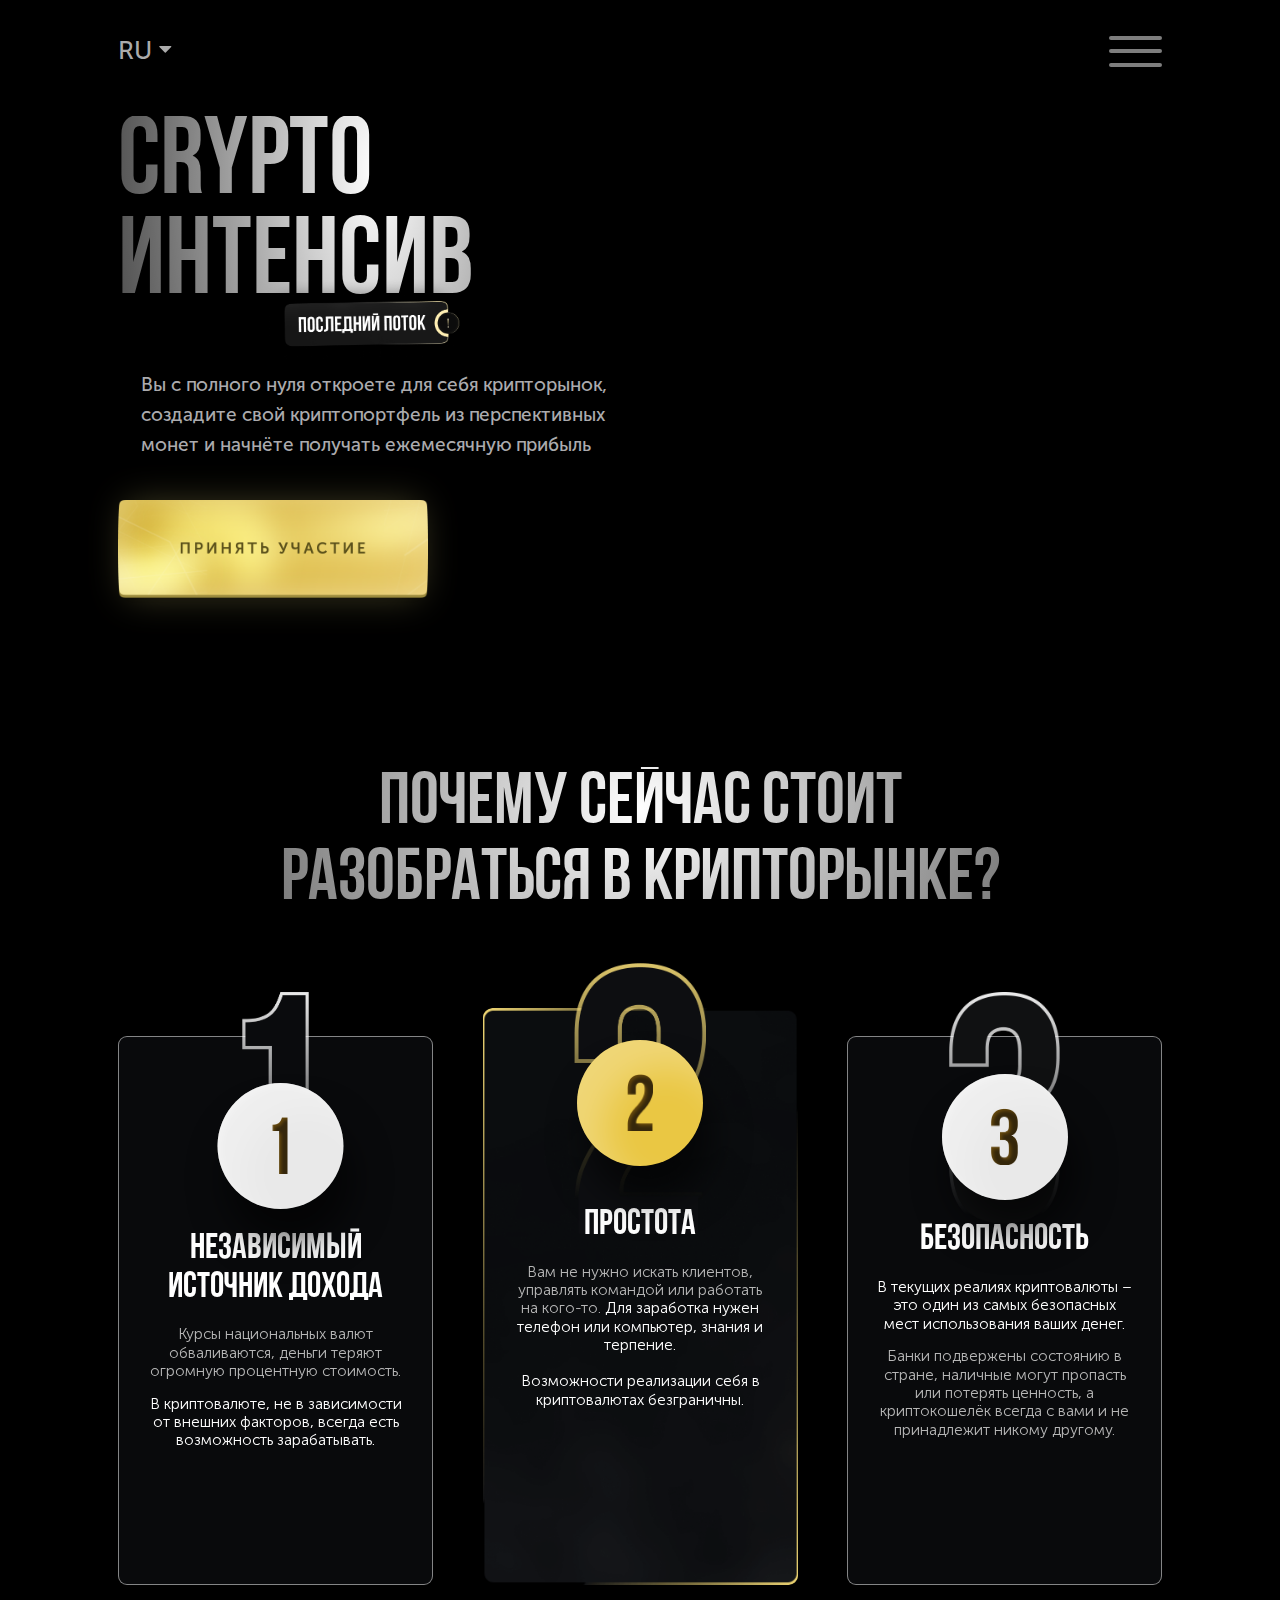
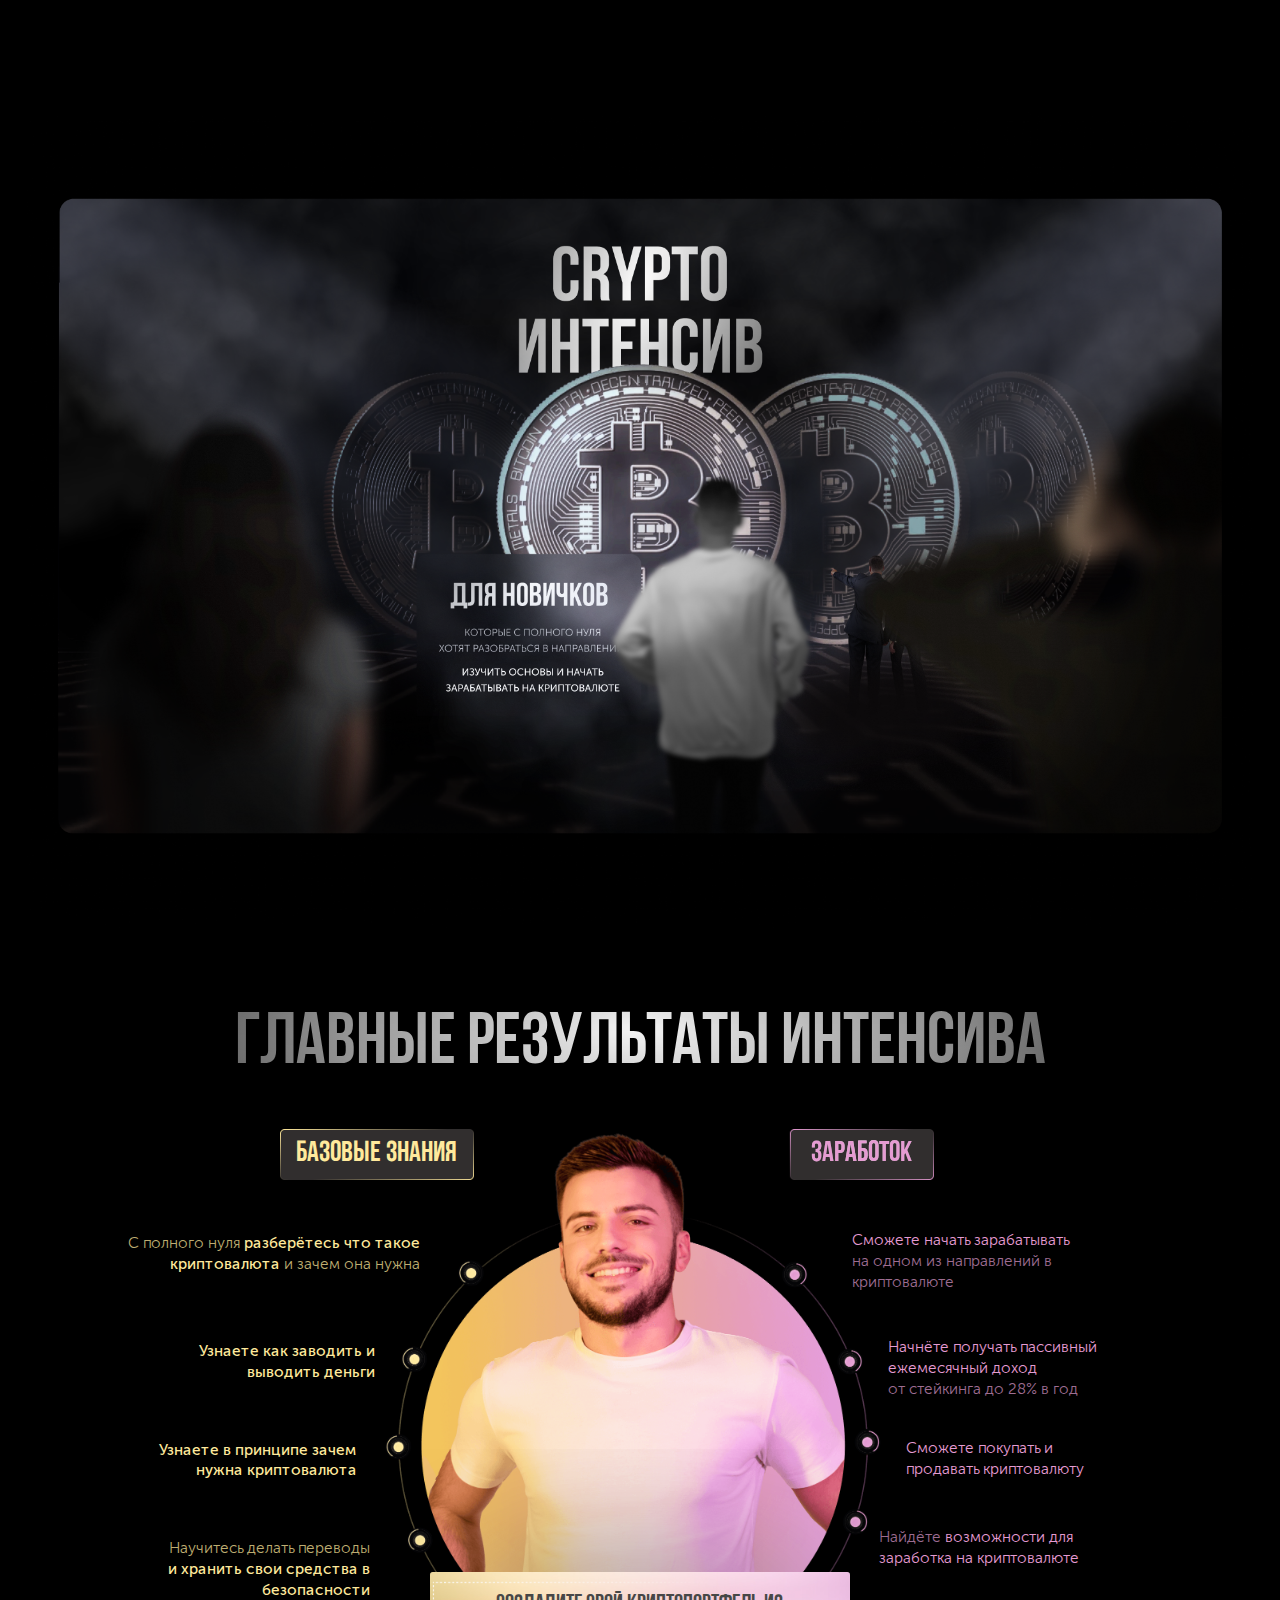
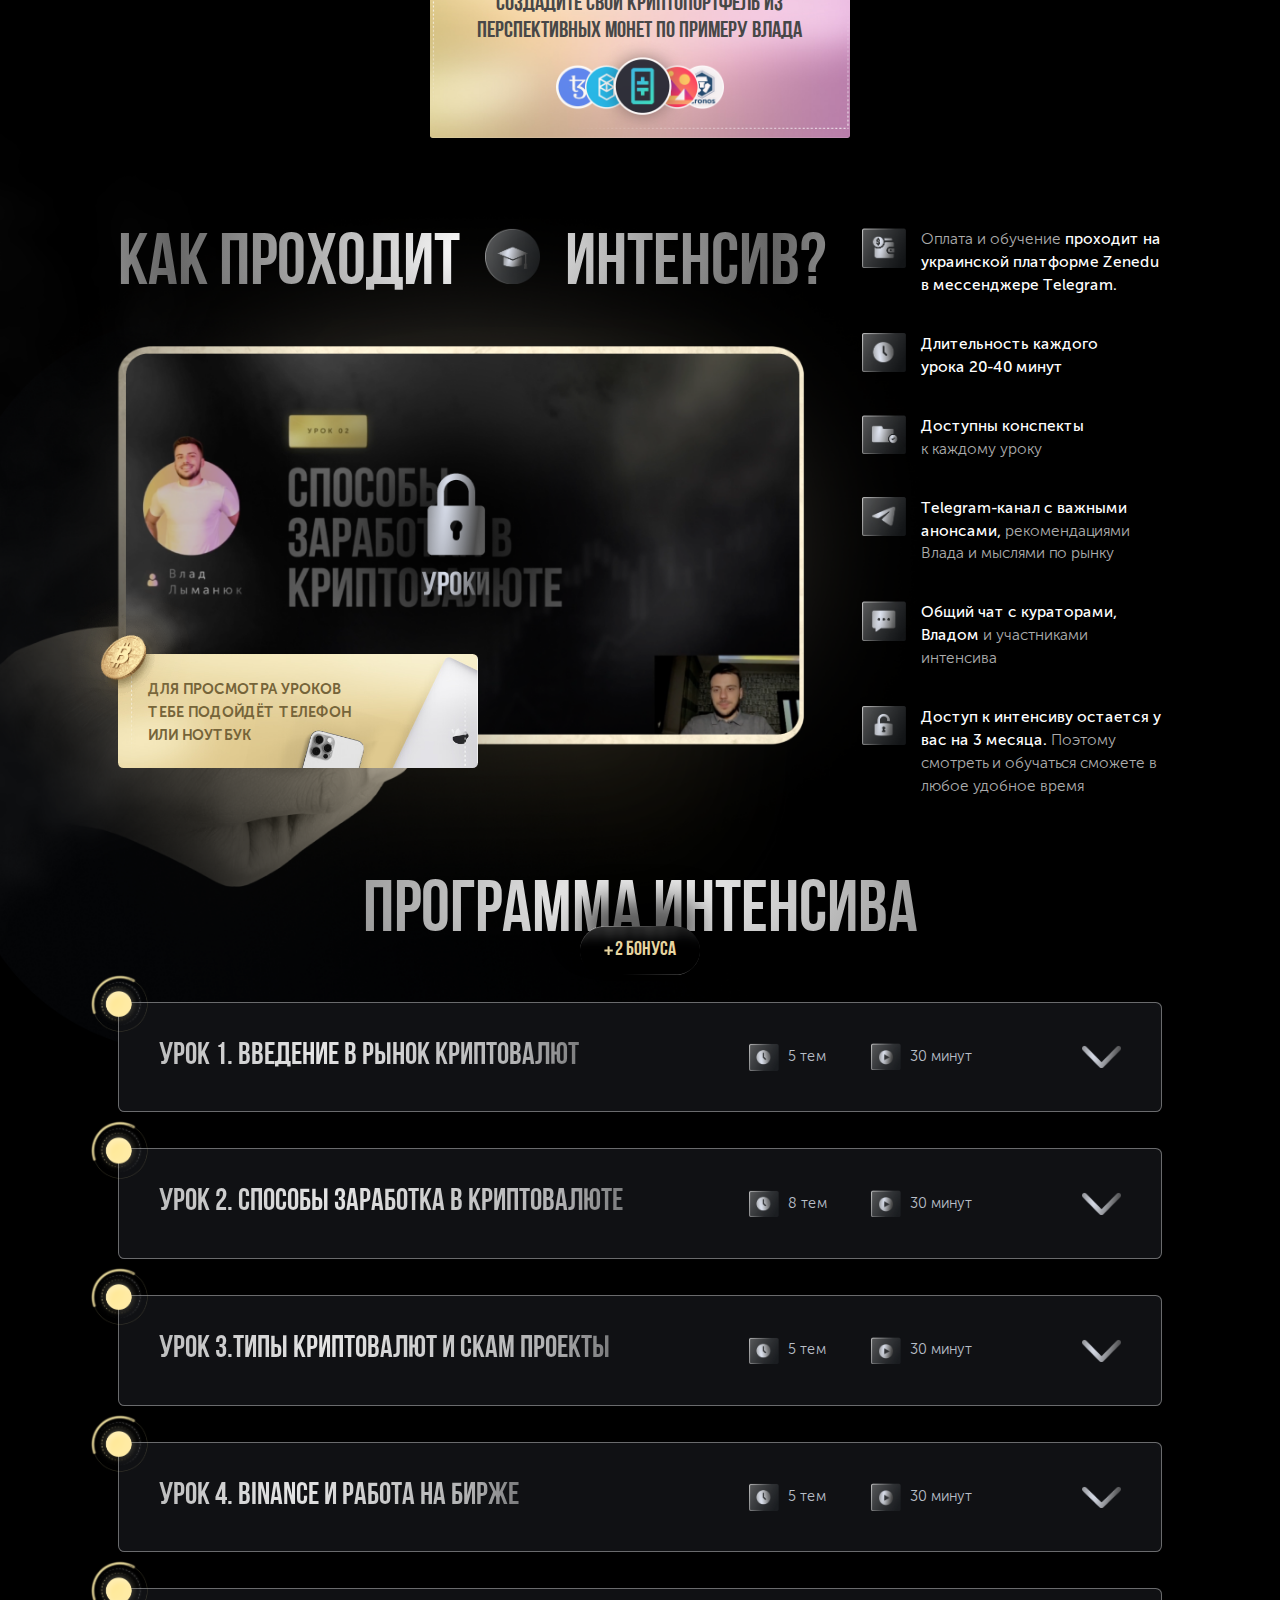
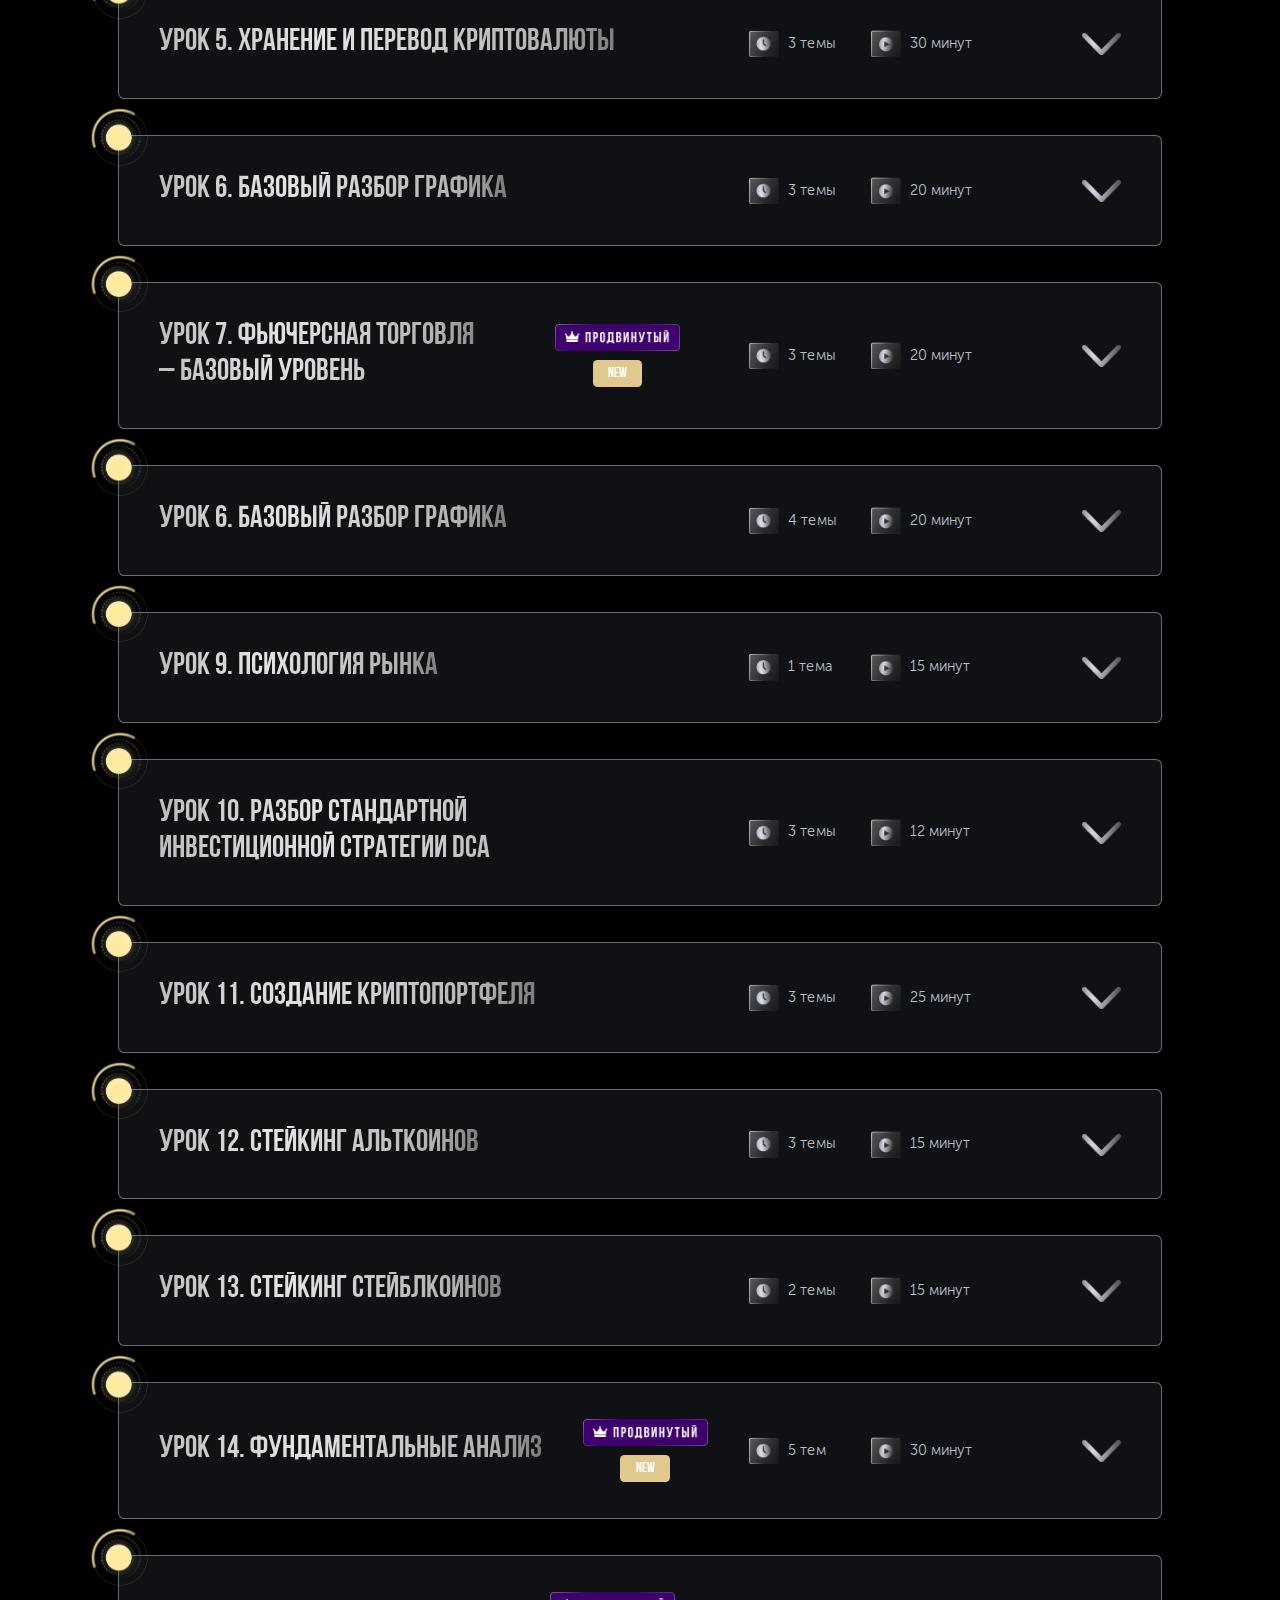
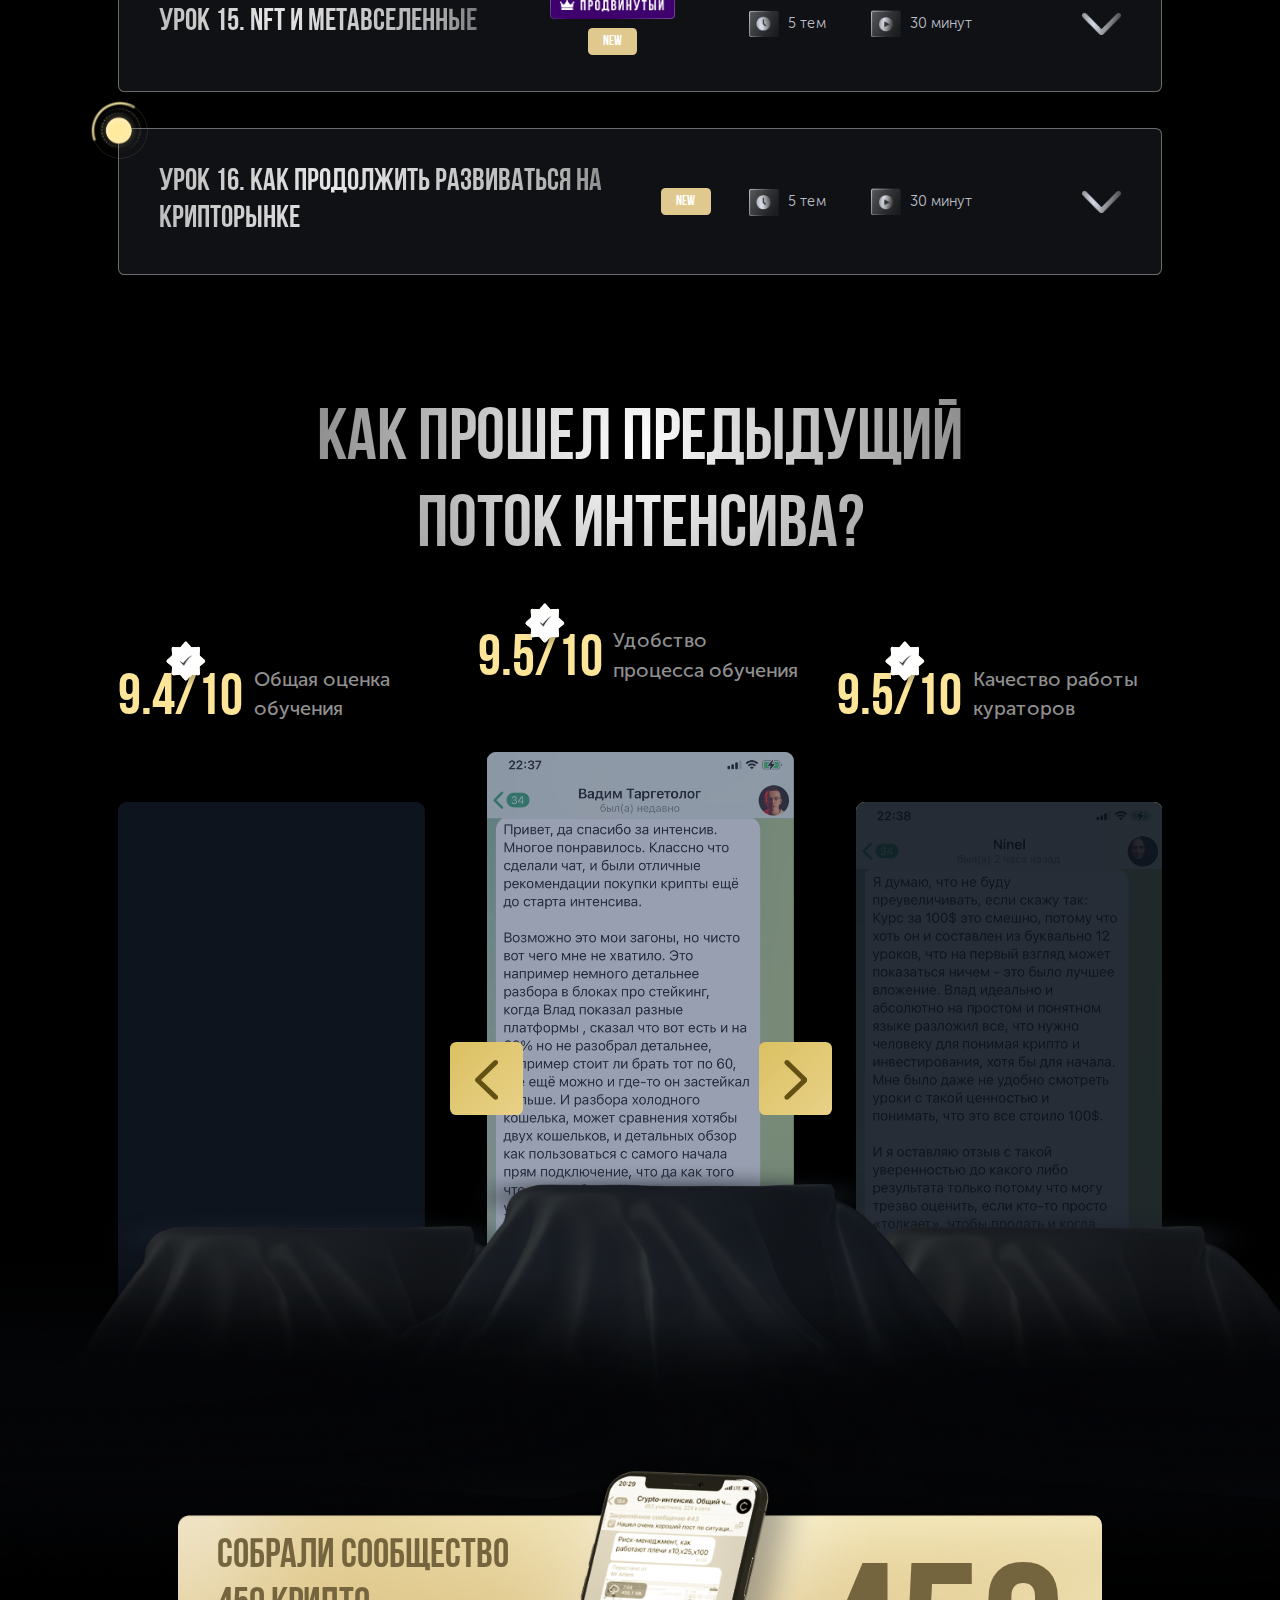
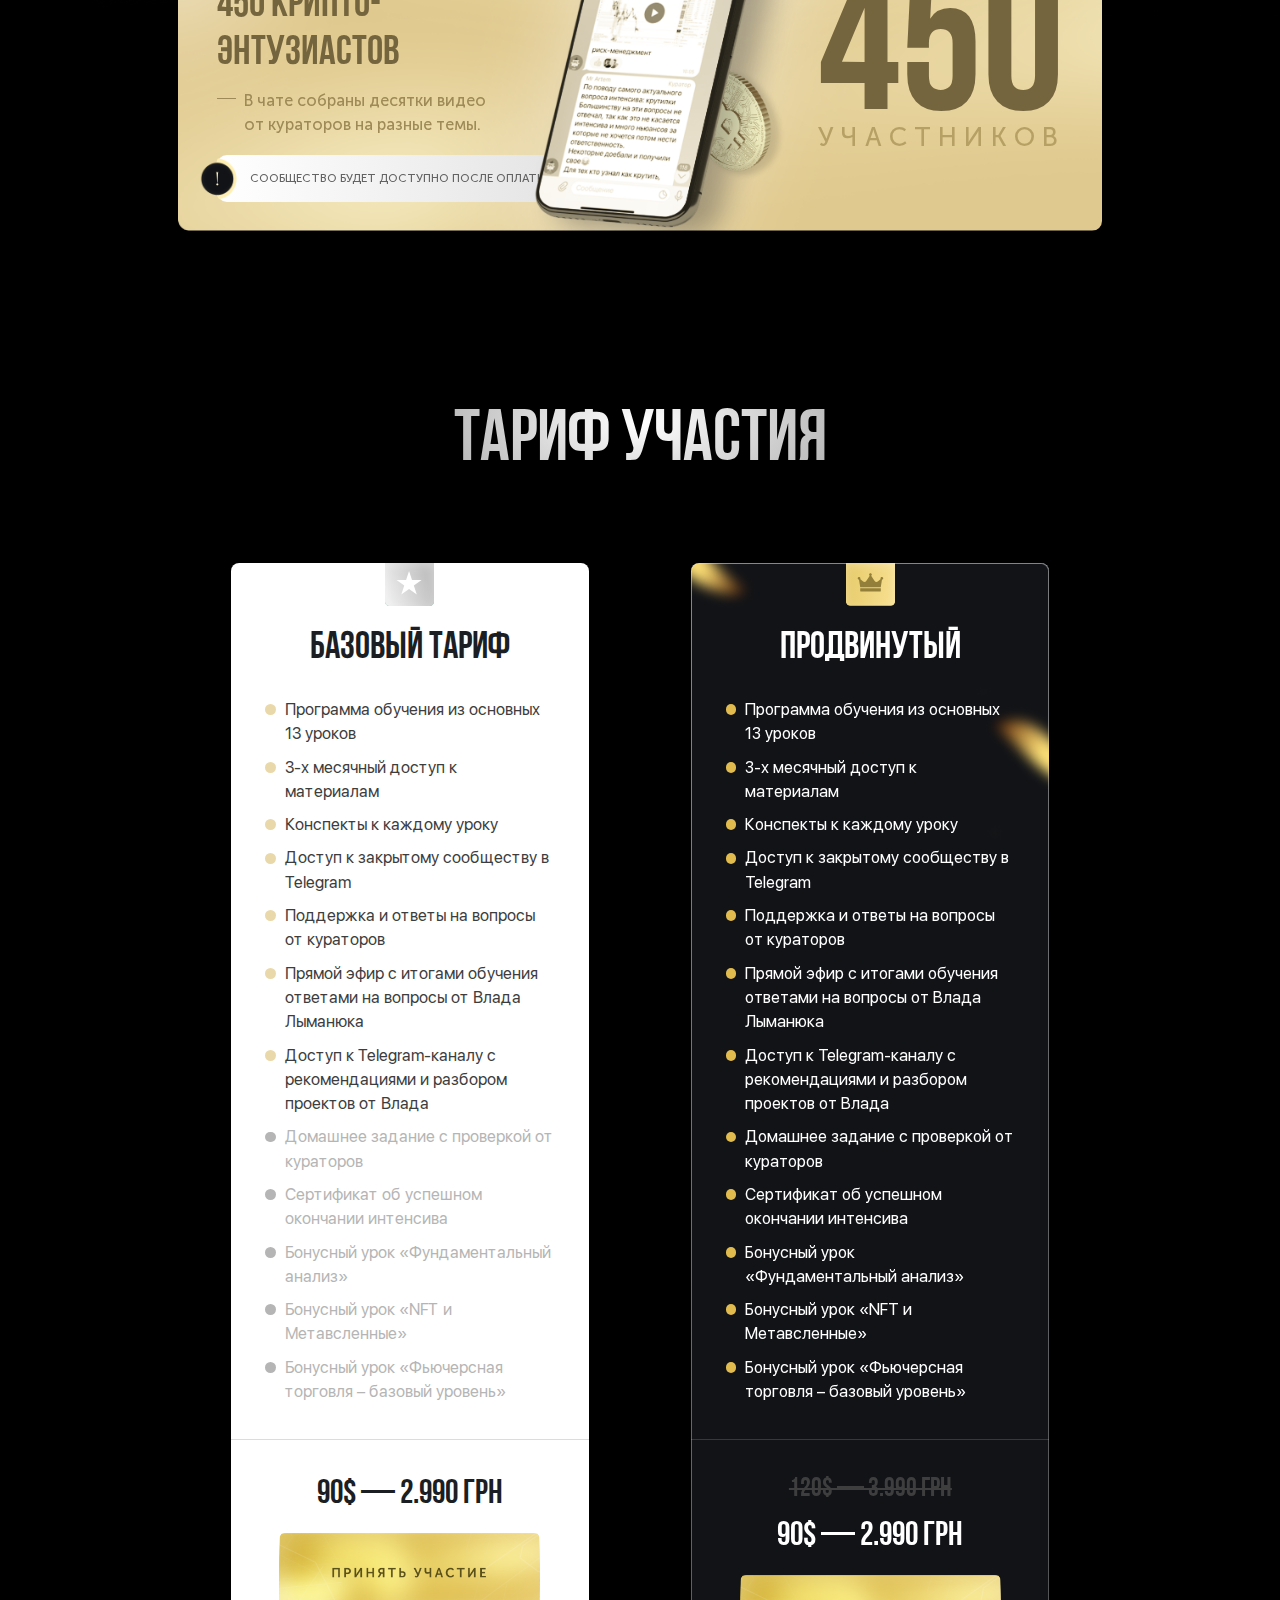
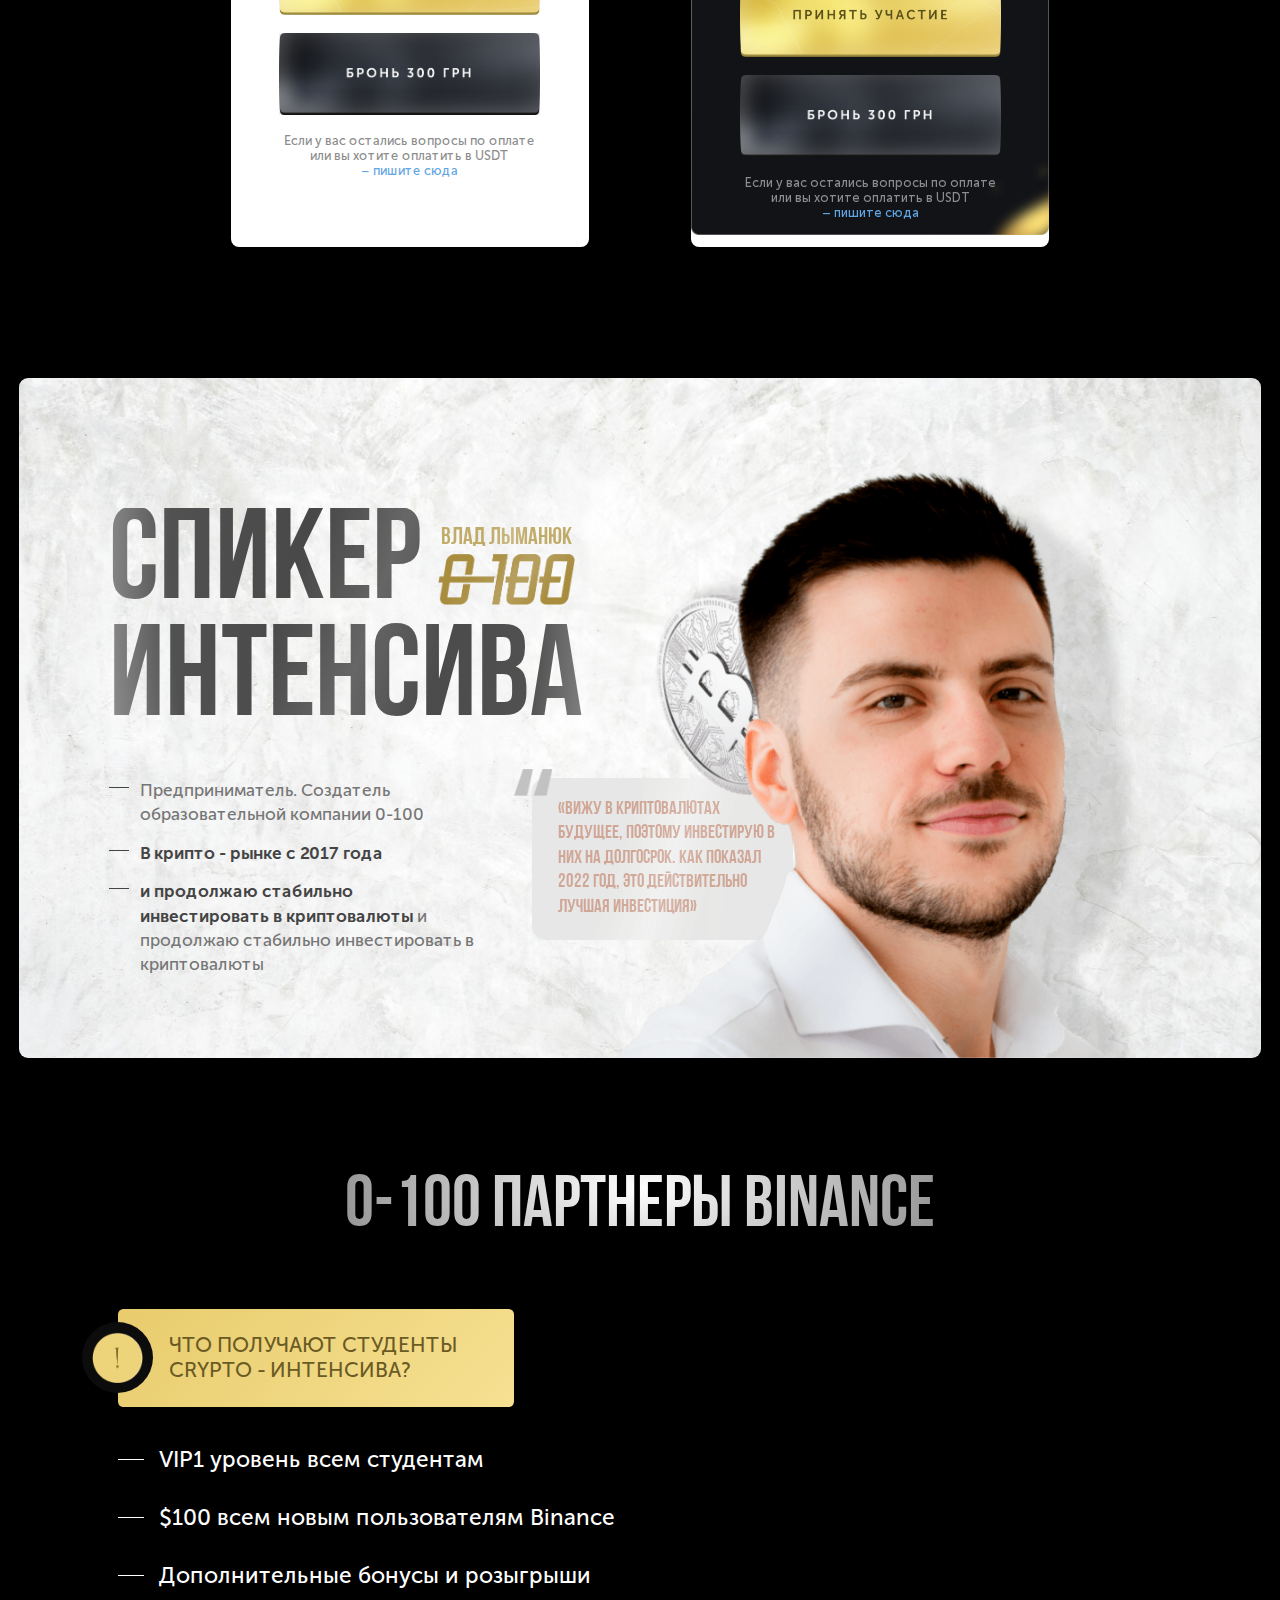
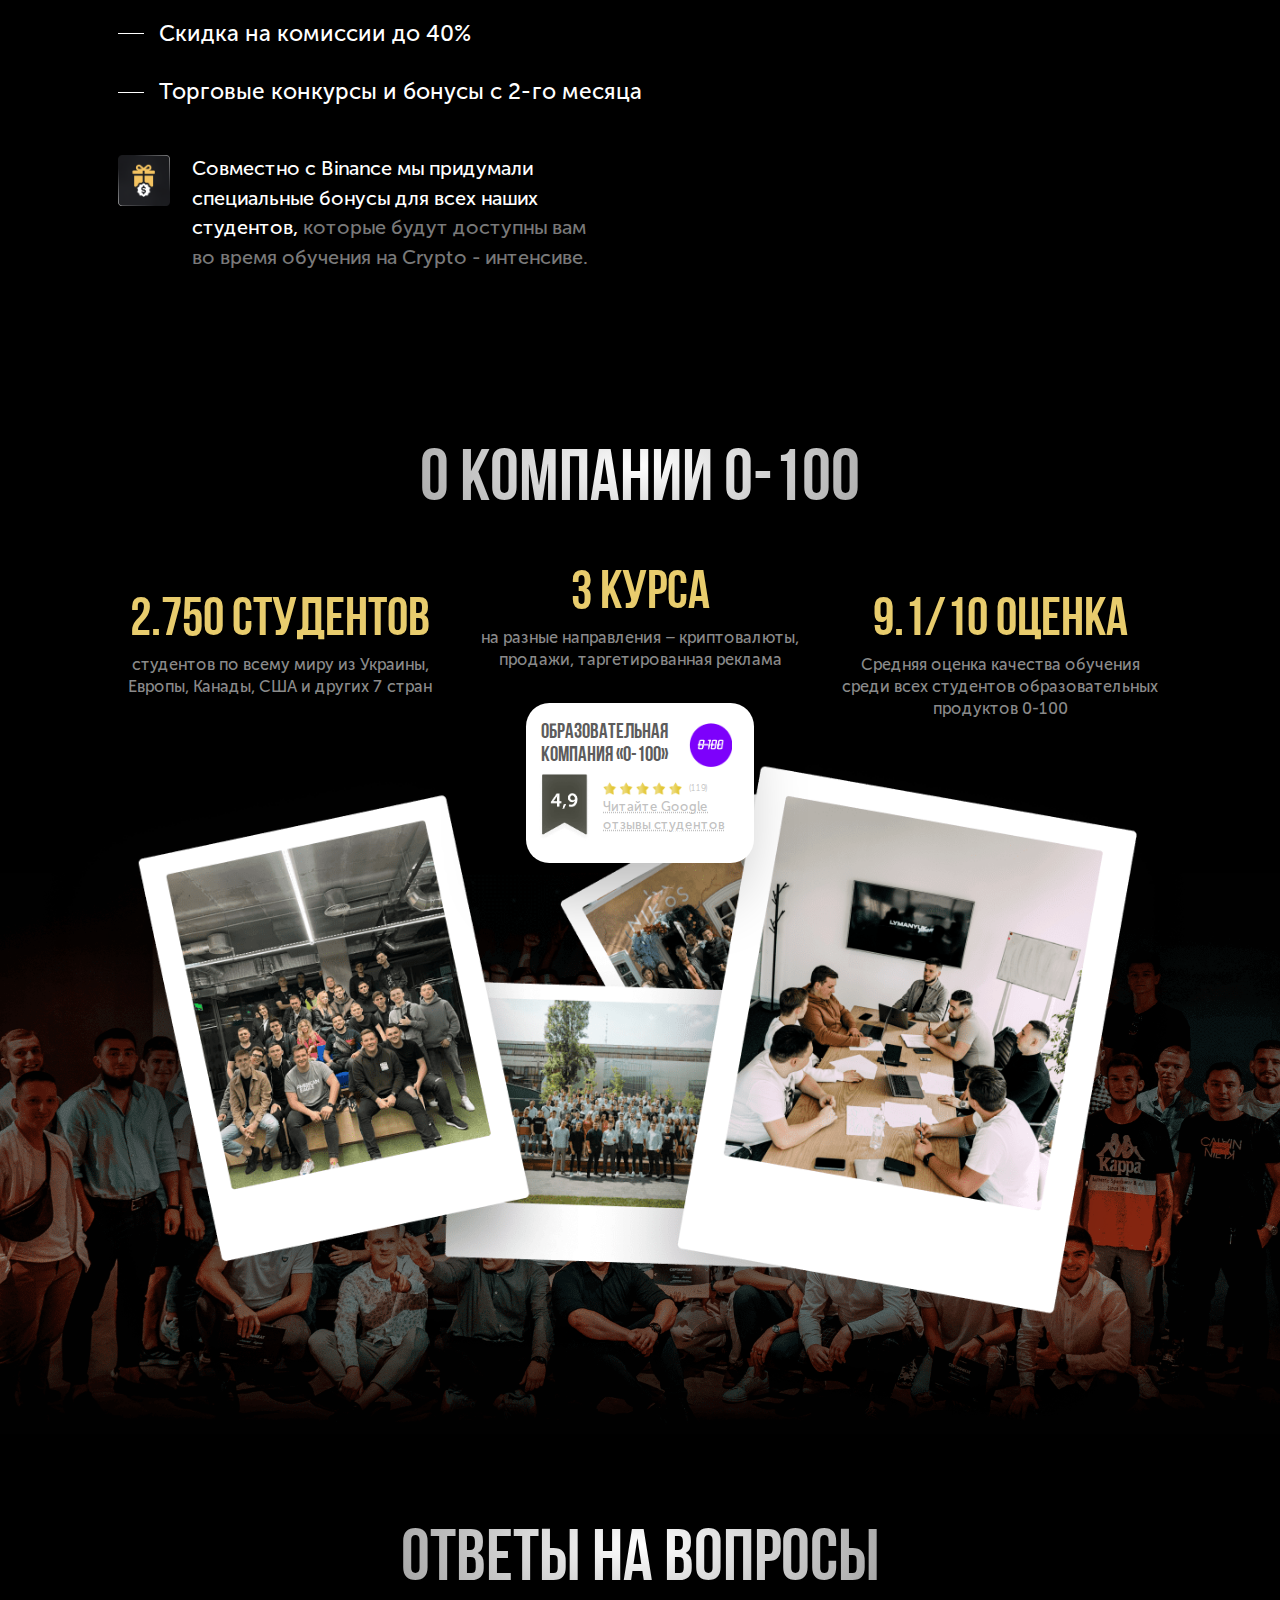
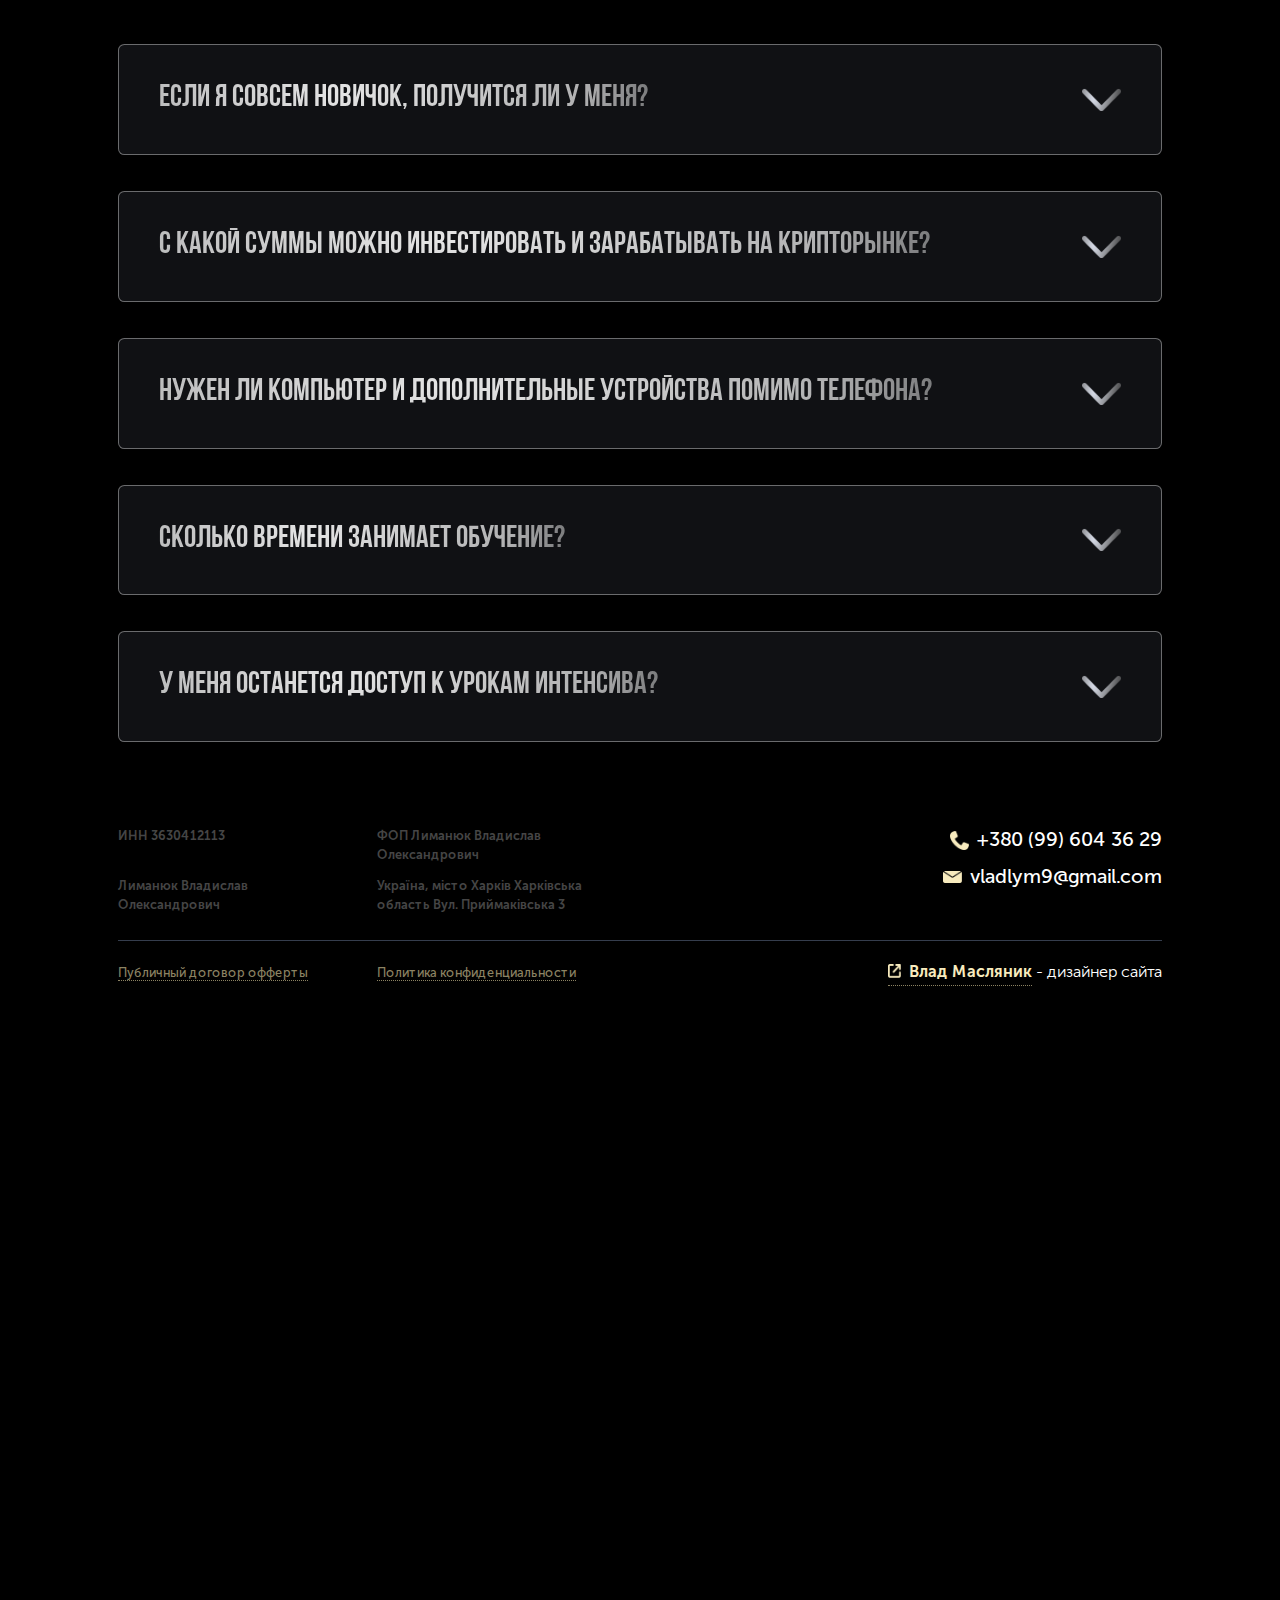
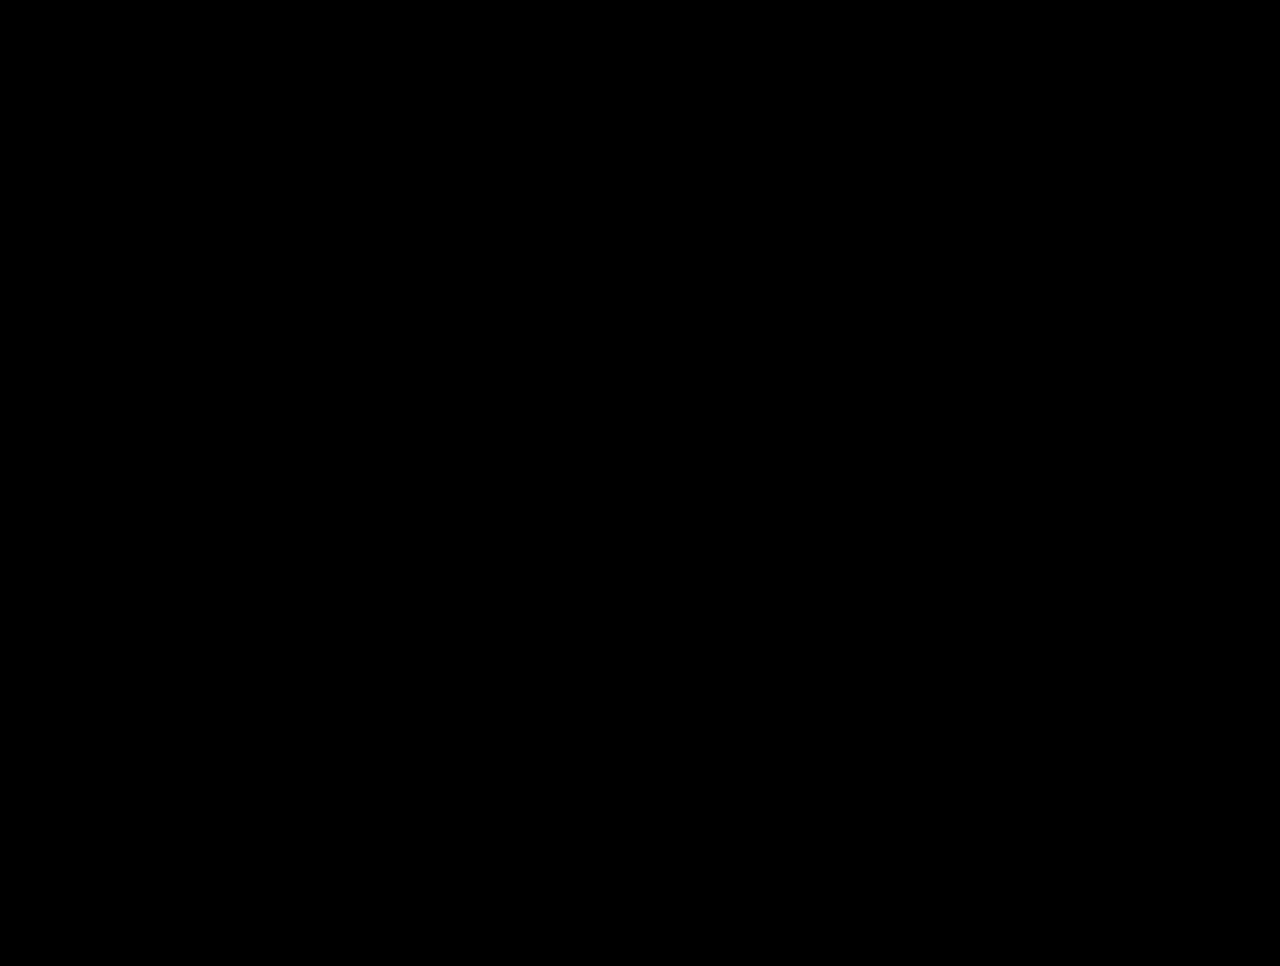
==== commit 09631be7: "new version 2" ====
--- a/index.html
+++ b/index.html
@@ -83,18 +83,18 @@
 					<div class="crypto-title__descripter table-hide lang-crypto-descripter"><img src="images/descripter.png" alt=""></div>
 
 				</div>
-				<p class="crypto-info lang-header-text"><b>Вы с полного нуля откроете для&nbsp;себя&nbsp;крипторынок,</b> создадите свой криптопортфель из перспективных монет и <b>начнёте получать ежемесячную прибыль</b></p>
+				<p class="crypto-info lang-header-text"><b>Вы с полного нуля откроете для себя крипторынок,</b> создадите свой криптопортфель из перспективных монет и <b>начнёте получать ежемесячную прибыль</b></p>
 				<img src="images/person-mob.png" class="person-mob" alt="">
 				<!--<a href="#" class="crypto-btn button js-popup" data-popup="application"> -->
 		    <div class="crypto-btn button">
-					<div class="crypto-btn__wrapper lang-header-button"><img src="images/button/participation-page.png" class="button-pc" alt=""></div>
-					<div class="crypto-btn__wrapper lang-header-button-mobile"><img src="images/button/participation-mob.png" class="button-mob" alt=""></div>
+					<div class="crypto-btn__wrapper lang-header-button" data-toggle="anchor" data-target="#tarrifs-block"><img src="images/button/participation-page.png" class="button-pc" alt=""></div>
+					<div class="crypto-btn__wrapper lang-header-button-mobile" data-target="#tarrifs-block"><img src="images/button/participation-mob.png" class="button-mob" alt=""></div>
 				</div>
 			</div>
 		</div>
 		<div class="why">
 			<div class="section-frame">
-				<h2 class="page-title lang-why-title">Почему сейчас стоит&nbsp;<br>&nbsp;разобраться в&nbsp;крипторынке?</h2>
+				<h2 class="page-title lang-why-title">Почему сейчас стоит <br> разобраться в крипторынке?</h2>
 				<div class="why-list">
 					<div class="why-item">
 						<div class="why-item__counter">
@@ -118,7 +118,7 @@
 						</div>
 						<h3 class="why-item__title">Простота</h3>
 						<div class="why-item__info">
-							<span class="why-item__info-text lang-why-second-card-text">Вам не нужно искать клиентов, управлять командой или работать на кого-то.</span> <span class="lang-why-second-card-text-2">Для заработка нужен телефон или компьютер, знания и терпение.</span>
+							<p><span class="why-item__info-text lang-why-second-card-text">Вам не нужно искать клиентов, управлять командой или работать на кого-то.</span> <span class="lang-why-second-card-text-2">Для заработка нужен телефон или компьютер, знания и терпение.</span></p>
 							<p class="lang-why-second-card-text-3"><span>Возможности реализации себя в криптовалютах безграничны.</span></p>
 						</div>
 					</div>
@@ -600,7 +600,7 @@
 								</div>
 								<div class="program-item__result">
 									<h4>Результат:</h4>
-									<p class="lang-program-result-title-7">В результате вы базово освоите анализ графика — что такое свечи и таймфреймы. Научитесь определять тренд на рынке, уровни поддержки и сопротивления.</p>
+									<p class="lang-program-result-title-7 program-item__result-text-secret">В результате вы базово освоите анализ графика — что такое свечи и таймфреймы. Научитесь определять тренд на рынке, уровни поддержки и сопротивления.</p>
 								</div>
 							</div>
 						</div>
@@ -909,7 +909,7 @@
 								</div>
 								<div class="program-item__result">
 									<h4>Результат:</h4>
-									<p>Тут будет текст, Тут будет текст, Тут будет текст, Тут будет текст, Тут будет текст, Тут будет текст, Тут будет текст, Тут будет текст, Тут будет текст, Тут будет текст, Тут будет текст, Тут будет текст.</p>
+									<p class="program-item__result-text-secret">Тут будет текст, Тут будет текст, Тут будет текст, Тут будет текст, Тут будет текст, Тут будет текст, Тут будет текст, Тут будет текст, Тут будет текст, Тут будет текст, Тут будет текст, Тут будет текст.</p>
 								</div>
 							</div>
 						</div>
@@ -950,7 +950,7 @@
 								</div>
 								<div class="program-item__result">
 									<h4>Результат:</h4>
-									<p>Тут будет текст, Тут будет текст, Тут будет текст, Тут будет текст, Тут будет текст, Тут будет текст, Тут будет текст, Тут будет текст, Тут будет текст, Тут будет текст, Тут будет текст, Тут будет текст, </p>
+									<p class="program-item__result-text-secret">Тут будет текст, Тут будет текст, Тут будет текст, Тут будет текст, Тут будет текст, Тут будет текст, Тут будет текст, Тут будет текст, Тут будет текст, Тут будет текст, Тут будет текст, Тут будет текст, </p>
 								</div>
 							</div>
 						</div>
@@ -990,7 +990,7 @@
 								</div>
 								<div class="program-item__result">
 									<h4>Результат:</h4>
-									<p>Тут будет текст, Тут будет текст, Тут будет текст, Тут будет текст, Тут будет текст, Тут будет текст, Тут будет текст, Тут будет текст, Тут будет текст, Тут будет текст, Тут будет текст, Тут будет текст, </p>
+									<p class="program-item__result-text-secret">Тут будет текст, Тут будет текст, Тут будет текст, Тут будет текст, Тут будет текст, Тут будет текст, Тут будет текст, Тут будет текст, Тут будет текст, Тут будет текст, Тут будет текст, Тут будет текст, </p>
 								</div>
 							</div>
 						</div>
@@ -1036,9 +1036,17 @@
 						<div class="reviews-block__slide"><img src="images/review-1.png" alt=""></div>
 						<div class="reviews-block__slide"><img src="images/review-2.png" alt=""></div>
 						<div class="reviews-block__slide"><img src="images/review-3.png" alt=""></div>
-						<div class="reviews-block__slide"><img src="images/review-1.png" alt=""></div>
-						<div class="reviews-block__slide"><img src="images/review-2.png" alt=""></div>
-						<div class="reviews-block__slide"><img src="images/review-3.png" alt=""></div>
+						<div class="reviews-block__slide"><img src="images/review-4.png" alt=""></div>
+						<div class="reviews-block__slide"><img src="images/review-5.png" alt=""></div>
+						<div class="reviews-block__slide"><img src="images/review-6.png" alt=""></div>
+						<div class="reviews-block__slide"><img src="images/review-7.png" alt=""></div>
+						<div class="reviews-block__slide"><img src="images/review-8.png" alt=""></div>
+						<div class="reviews-block__slide"><img src="images/review-9.png" alt=""></div>
+						<div class="reviews-block__slide"><img src="images/review-10.png" alt=""></div>
+						<div class="reviews-block__slide"><img src="images/review-11.png" alt=""></div>
+						<div class="reviews-block__slide"><img src="images/review-12.png" alt=""></div>
+						<div class="reviews-block__slide"><img src="images/review-13.png" alt=""></div>
+						<div class="reviews-block__slide"><img src="images/review-14.png" alt=""></div>
 					</div>
 				</div>
 			</div>
@@ -1063,7 +1071,7 @@
 		</div>
 
 
-		<div class="tariffs-block">
+		<div class="tariffs-block" id="tarrifs-block">
 			<div class="section-frame">
 				<div class="tariffs-block__wrapper">
 					<div class="tariffs-block__title lang-tarrif-title">Тариф участия</div>
@@ -1081,11 +1089,11 @@
 									<li class="lang-tarrif-basic-option-5">Поддержка и ответы на вопросы от кураторов</li>
 									<li class="lang-tarrif-basic-option-6">Прямой эфир с итогами обучения ответами на вопросы от Влада Лыманюка</li>
 									<li class="lang-tarrif-basic-option-7">Доступ к Telegram-каналу с рекомендациями и разбором проектов от Влада</li>
-									<li><span class="lang-tarrif-basic-option-8">Домашнее задание с проверкой от кураторов</span></li>
-									<li><span class="lang-tarrif-basic-option-9">Сертификат об успешном окончании интенсива</span></li>
-									<li><span class="lang-tarrif-basic-option-10">Бонусный урок «Фундаментальный анализ»</span></li>
-									<li><span class="lang-tarrif-basic-option-11">Бонусный урок «NFT и Метавсленные»</span></li>
-									<li><span class="lang-tarrif-basic-option-12">Бонусный урок «Фьючерсная торговля – базовый уровень»</span></li>
+									<li class="disabled"><span class="lang-tarrif-basic-option-8">Домашнее задание с проверкой от кураторов</span></li>
+									<li class="disabled"><span class="lang-tarrif-basic-option-9">Сертификат об успешном окончании интенсива</span></li>
+									<li class="disabled"><span class="lang-tarrif-basic-option-10">Бонусный урок «Фундаментальный анализ»</span></li>
+									<li class="disabled"><span class="lang-tarrif-basic-option-11">Бонусный урок «NFT и Метавсленные»</span></li>
+									<li class="disabled"><span class="lang-tarrif-basic-option-12">Бонусный урок «Фьючерсная торговля – базовый уровень»</span></li>
 								</ul>
 							</div>
 							<div class="tarrifs-block__card-price">90$ — 2.990 грн</div>
--- a/style/main.css
+++ b/style/main.css
@@ -298,9 +298,15 @@
   background-size: 100% auto; }
   @media only screen and (max-width: 720px) {
     body {
-      background: url("../images/bg/main-mob-bg-2x.jpg") center top no-repeat, #000;
-      -webkit-background-size: 100% 11573px;
-              background-size: 100% 11573px; } }
+      background: url("../images/bg/main-mob-bg.jpg") center top no-repeat, #000;
+      -webkit-background-size: 100% auto;
+              background-size: 100% auto; } }
+
+@media screen and (min-width: 1440px) and (max-width: 1919px) {
+  body {
+    background-size: cover 100%;
+  }
+}
 
 @media only screen and (max-width: 1440px) and (min-width: 1200px) {
   body {
@@ -522,7 +528,8 @@
   overflow: hidden; }
 
 .header {
-  padding-top: 44px; }
+  padding-top: 40px; 
+}
   @media only screen and (max-width: 1200px) {
     .header {
       padding-top: 18px; } }
@@ -981,8 +988,8 @@
   width: 277px;
   position: absolute;
   top: auto;
-  right: 90px;
-  bottom: -50px;
+  right: 139px;
+  bottom: -59px;
 }
 
 @media screen and (min-width: 320px) and (max-width: 767px) {
@@ -1021,8 +1028,8 @@
 
 .crypto-info {
   max-width: 535px;
-  margin-left: 35px;
-  margin-top: 40px;
+  margin-left: 26px;
+  margin-top: 60px;
   font-size: 21px;
   line-height: 158.02%;
   color: #ABABAE; }
@@ -1095,7 +1102,7 @@
             transform: scale(1.03); }
 
 .why {
-  margin-top: 290px; }
+  margin-top: 188px; }
   @media only screen and (max-width: 1200px) {
     .why {
       margin-top: 75px; } }
@@ -1265,7 +1272,7 @@
   font-size: 40px;
   line-height: 107.52%;
   text-transform: uppercase;
-  margin: 40px 0 20px; }
+  margin: 24px 0 20px; }
   @media only screen and (max-width: 720px) {
     .why-item__title {
       margin: 25px 0 18px; } }
@@ -1275,19 +1282,21 @@
   .why-item__info p {
     font-weight: 300;
     font-size: 17px;
-    line-height: 144.5%;
+    line-height: 1.2;
     margin-bottom: 16px; }
     .why-item__info p:last-child {
       margin-bottom: 0; }
   .why-item__info span {
-    font-weight: 400;}
+    font-weight: 300;}
   @media only screen and (max-width: 720px) {
     .why-item__title {
       font-size: 36px;
     }
     .why-item__info p {
       font-size: 14px;
-      margin-bottom: 15px; } }
+    }
+    .why-item__info span {
+      font-size: 14px; } }
 
 .why-item_center {
   height: 641px;
@@ -1316,8 +1325,13 @@
               background-size: cover; } }
 
 .intensive {
-  padding: 0 30px;
-  margin-top: 130px; }
+  position: relative;
+  display: block;
+  padding-top: 130px;
+  padding-bottom: 130px;
+  padding-left: 30px;
+  padding-right: 30px;
+}
   @media only screen and (max-width: 1200px) {
     .intensive {
       margin-top: 65px; } }
@@ -1326,7 +1340,7 @@
       padding: 0 11px; } }
 
 .intensive-block {
-  max-width: 1830px;
+  max-width: 100%;
   width: 100%;
   display: block;
   -webkit-filter: drop-shadow(0px 4px 155px rgba(0, 0, 0, 0.45));
@@ -1387,14 +1401,14 @@
       -webkit-border-radius: 20px;
               border-radius: 20px; } }
 .result {
-  margin-top: 130px; }
+  margin-top: -50px; }
   @media only screen and (max-width: 1200px) {
     .result {
       margin-top: 80px; } }
 
 .result-wrap {
   width: 670px;
-  margin: 40px auto 0;
+  margin: 0 auto 0;
   position: relative; }
   @media only screen and (max-width: 1200px) {
     .result-wrap {
@@ -1416,7 +1430,7 @@
           box-sizing: border-box;
   -webkit-box-shadow: 0px -49px 158px -57px rgba(0, 0, 0, 0.65);
           box-shadow: 0px -49px 158px -57px rgba(0, 0, 0, 0.65);
-  margin: -130px auto 0;
+  margin: -120px auto 0;
   position: relative;
   z-index: 2;
   -webkit-border-radius: 3px;
@@ -1455,7 +1469,7 @@
 .result-item {
   width: 330px;
   position: absolute;
-  top: 52px; }
+  top: 51px; }
   @media only screen and (max-width: 1200px) {
     .result-item {
       position: static;
@@ -1464,7 +1478,7 @@
         margin-bottom: 0; } }
 
 .result-item_left {
-  left: -172px; }
+  left: -180px; }
 
 .result-item_right {
   right: -270px; }
@@ -1687,7 +1701,7 @@
         .courses-title1 {
           text-align: left;
           position: relative;
-          margin-bottom: 388px;
+          margin-bottom: 389px;
           z-index: 10;
         }
     .courses-title1 img {
@@ -1798,7 +1812,7 @@
   -webkit-align-items: flex-start;
       -ms-flex-align: start;
           align-items: flex-start;
-  margin-bottom: 30px; }
+  margin-bottom: 40px; }
   .courses-item:last-child {
     margin-bottom: 0; }
   .courses-item img {
@@ -1884,7 +1898,7 @@
     color: #756439; }
 
 .program {
-  margin-top: 140px;
+  margin-top: 86px;
   position: relative;
   z-index: 2; }
   @media only screen and (max-width: 767px) {
@@ -2230,15 +2244,19 @@
   background-image: url('../images/checked.png');
 }
 
-.reviews-block__slide {
+.reviews-block__slide.slick-slide {
+  display: flex;
+  flex-direction: row;
+  justify-content: center;
+  align-items: center;
   width: 100%;
   max-width: 341px;
-  height: 509px;
+  height: 726px;
+  overflow: hidden;
   margin-right: 69px;
   border-top-left-radius: 10px;
   border-top-right-radius: 10px;
   background-color: #000;
-  border: 1px solid rgba(255,255,255,0.55);
 }
 
 .reviews-block__slide img {
@@ -2249,20 +2267,60 @@
   border-top-right-radius: 10px;
 }
 
-.reviews-block__slide.slick-slide:not(.slick-center) {
+.reviews-block__slide.slick-slide.slick-center {
   position: relative;
-  top: 56px;
-}
-
-.reviews-block__slide.slick-slide:not(.slick-center)::after {
+}
+
+.reviews-block__slide.slick-slide.slick-center::before {
   content: '';
   position: absolute;
   top: 0;
   left: 0;
   width: 100%;
   height: 100%;
-  background-color: rgba(0,0,0,0.67);
-}
+  background-color: rgba(66, 80, 112, 0.55);
+}
+
+.reviews-block__slide.slick-slide:not(.slick-center) {
+  position: relative;
+  top: 56px;
+  background-color: rgba(11, 11, 12, 0.8);
+}
+
+/*.reviews-block__slide.slick-slide:not(.slick-center)::after {
+  content: '';
+  position: absolute;
+  top: 0;
+  left: 0;
+  width: 100%;
+  height: 100%;
+  
+  z-index: 10;
+}*/
+
+.reviews-block__slide.slick-slide:not(.slick-center)::before {
+  content: '';
+  position: absolute;
+  top: 0;
+  left: 0;
+  width: 100%;
+  height: 100%;
+  background-color: rgba(16, 22, 32, 0.9);
+  z-index: 1;
+}
+
+/*.reviews-block__slide img {
+  position: relative;
+}
+.reviews-block__slide img::before {
+  content: '';
+  position: absolute;
+  top: 0;
+  left: 0;
+  width: 100%;
+  height: 100%;
+  background-color: rgba(16, 22, 32, 0.9);
+}*/
 
 .btn--prev {
   position: absolute;
@@ -2324,7 +2382,7 @@
 .community-block::before {
   content: '';
   position: absolute;
-  top: -170px;
+  top: -270px;
   left: -20px;
   margin-left: 20px;
   width: 1920px;
@@ -2336,6 +2394,14 @@
 }
 
 
+@media screen and (min-width: 320px) and (max-width: 767px) {
+  .reviews-block__slide.slick-slide {
+    max-width: 200px;
+    height: 300px;
+    display: block;
+    margin-right: 0;
+  }
+}
 
 @media screen and (min-width: 1200px) and (max-width: 1439px) {
   .community-block::before {
@@ -2369,7 +2435,7 @@
   background-image: url('../images/bg-community.png');
   background-size: cover;
   background-repeat: no-repeat;
-  z-index: 10;
+  z-index: 100;
 }
 
 .community-block__wrapper::before {
@@ -2883,6 +2949,14 @@
   color: #B6B6B6;
 }
 
+.lang-tarrif-basic-option-8, .lang-tarrif-basic-option-9, .lang-tarrif-basic-option-10, .lang-tarrif-basic-option-11, .lang-tarrif-basic-option-12 {
+  color: #B5B5B5;
+}
+
+.tariffs-block__card-block.basic .tariffs-block__card-list ul li.disabled::before {
+  background-color: #B5B5B5;
+}
+
 .result-item__wrap_left .lang-result-text-1 {
   font-weight: 300;
   color: #BEAD71;
@@ -3025,31 +3099,27 @@
     margin-right: 0;
     height: 295px;
   }
-  .reviews-block__slider-block {
-    width: calc(100% + 60px);
-    margin-left: -30px;
-  }
   .btn--prev {
-    left: 60px;
-    width: 50px;
-    height: 50px;
+    left: 58px;
+    width: 46px;
+    height: 46px;
     z-index: 10;
   }
   .btn--prev::before {
-    top: 12px;
-    left: 16px;
+    top: 10px;
+    left: 14px;
     width: 15px;
     height: 26px;
     background-size: 15px 26px;
   }
   .btn--next {
-    right: 60px;
-    width: 50px;
-    height: 50px;
+    right: 58px;
+    width: 46px;
+    height: 46px;
   }
   .btn--next::after {
     top: 12px;
-    left: 18px;
+    left: 17px;
     width: 15px;
     height: 26px;
     background-size: 15px 26px;
@@ -3063,7 +3133,7 @@
   .community-block__wrapper {
     padding-left: 10px;
     padding-right: 10px;
-    z-index: 10;
+    z-index: 100;
     max-width: 320px;
   }
   .community-block__content-title {
@@ -3193,10 +3263,23 @@
   }
   .community-block::before {
     top: -125px;
-    left: -50%;
-    margin-left: -10px;
-    width: 768px;
-    background-size: 768px 318px;
+    left: -20px;
+    width: 375px;
+    background-size: 100% auto;
+    background-image: url('../images/stand-mob.png');
+    z-index: 1;
+  }
+  .community-block::after {
+    content: '';
+    position: absolute;
+    top: -200px;
+    left: 0;
+    width: 100%;
+    height: 100%;
+    background-size: 100% auto;
+    background-image: url('../images/dark.png');
+    background-repeat: no-repeat;
+    z-index: 10
   }
   .reviews-block__wrapper {
     width: calc(100% + 60px);
@@ -3353,6 +3436,19 @@
   line-height: 1.2;
   text-transform: uppercase;
   color: #ABABAB;
+}
+
+@media screen and (max-width: 767px) {
+  select.change-lang {
+    font-size: 20px;
+  }
+  .btn--language {
+    top: -4px;
+    right: 15px; 
+  }
+  .btn--language svg {
+    width: 10px;
+  }
 }
 
 .why-item__info-text {
@@ -3422,6 +3518,8 @@
     line-height: 139.02%;
     margin-top: 12px;
     color: #84744A;
+  }
+  .program-item__result-text-secret {
     filter: blur(5px);
   }
   @media only screen and (max-width: 1200px) {
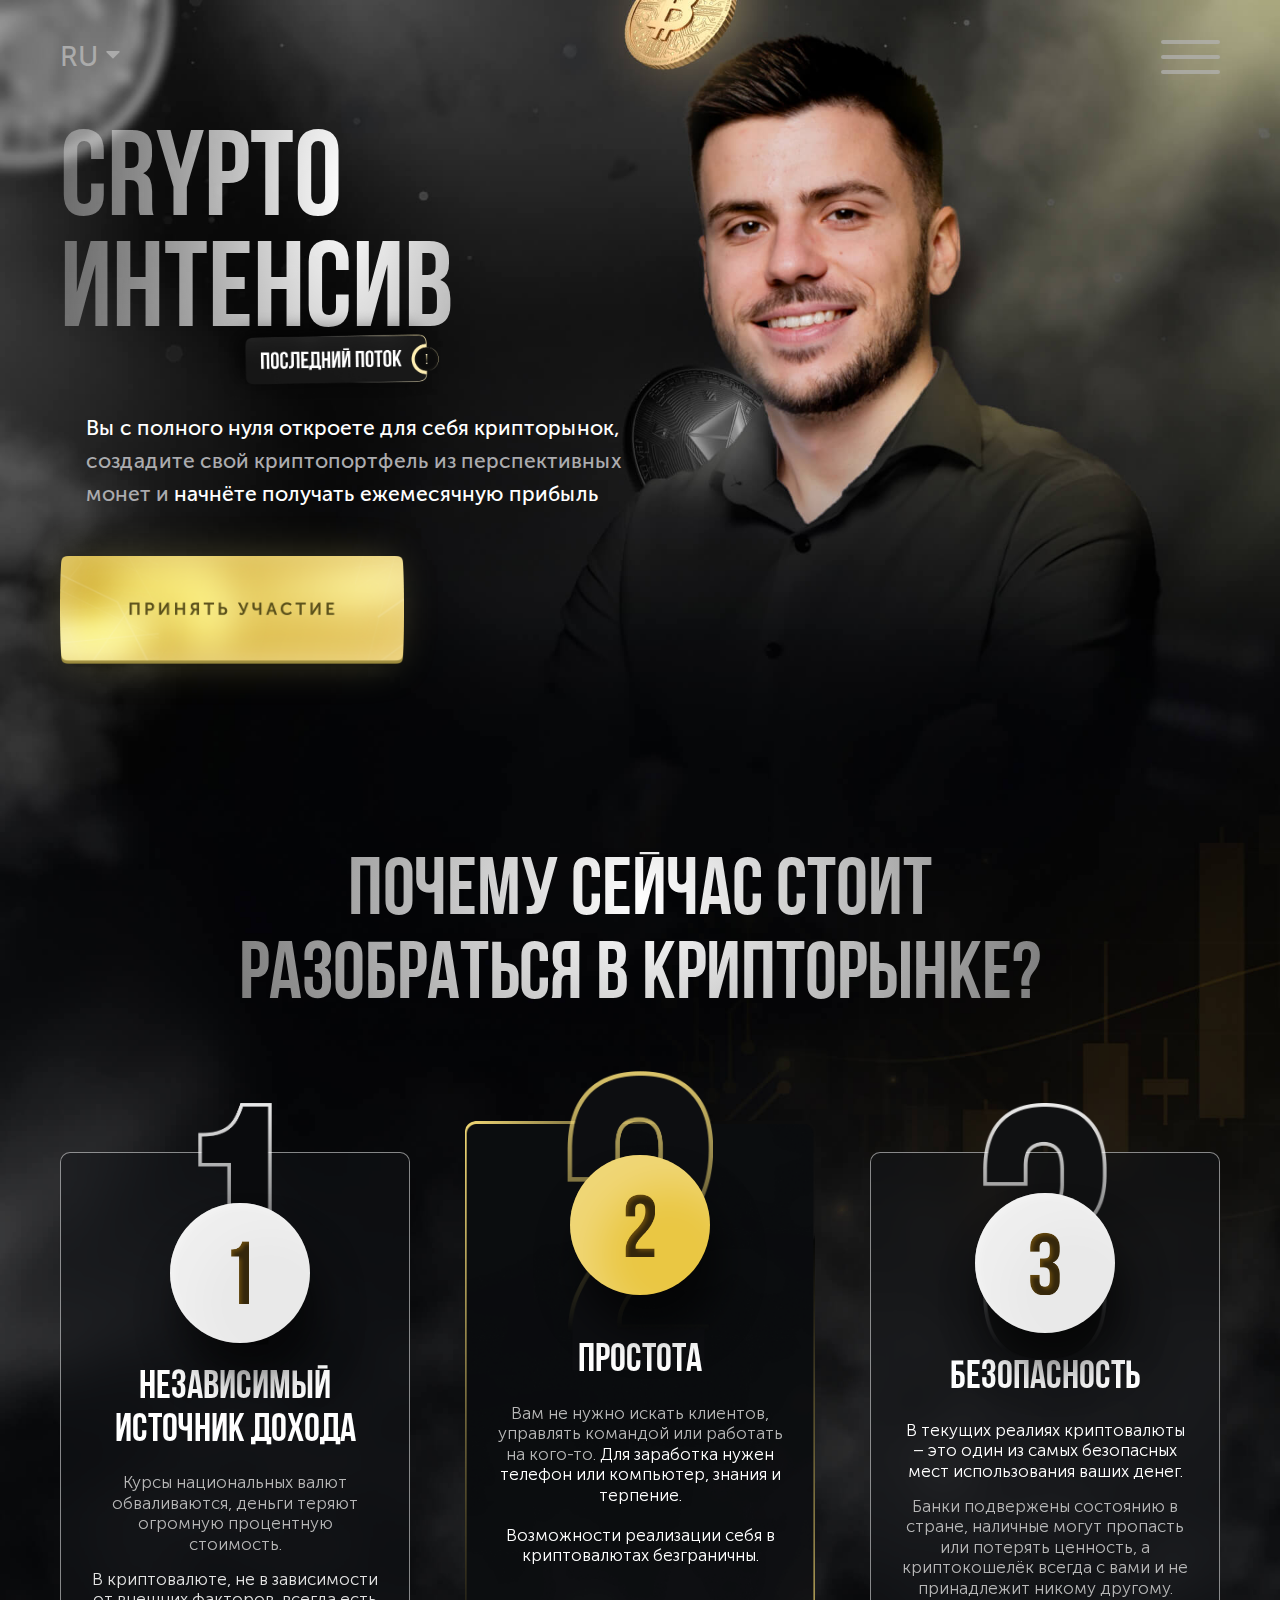
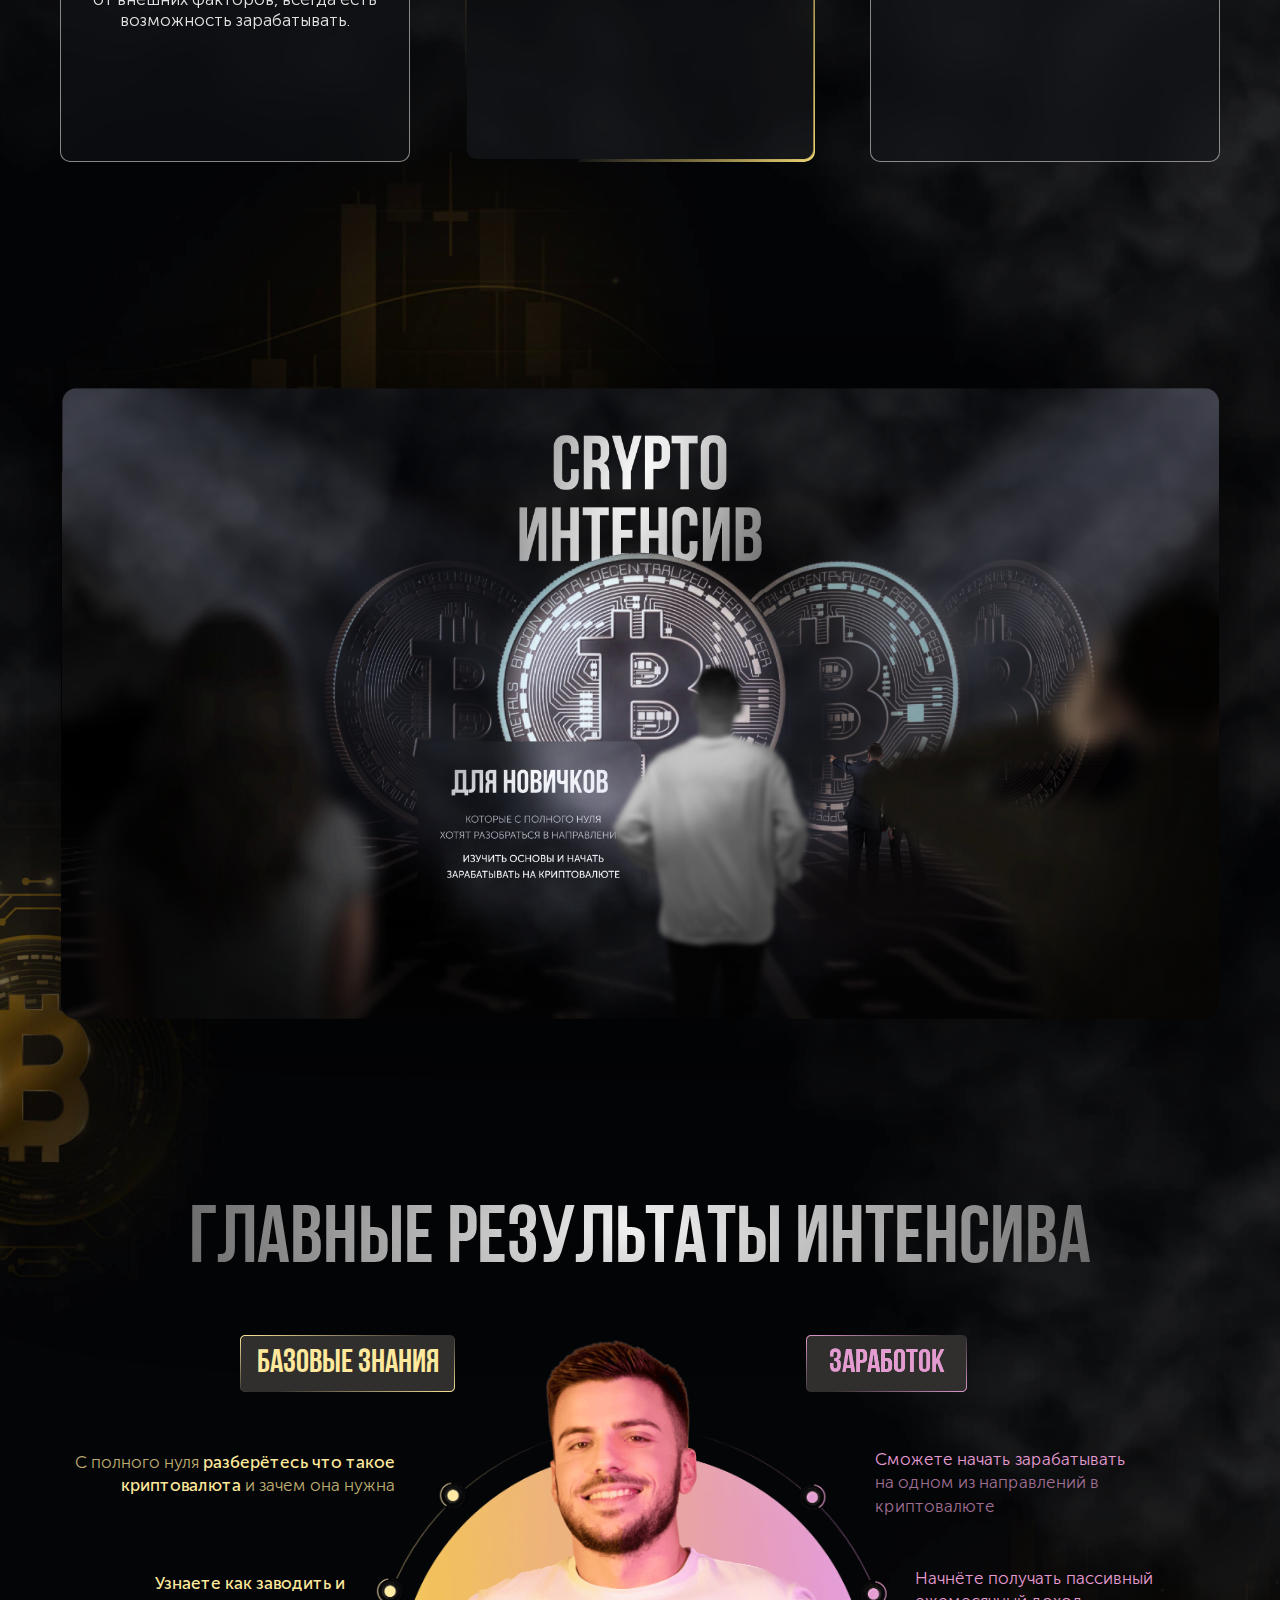
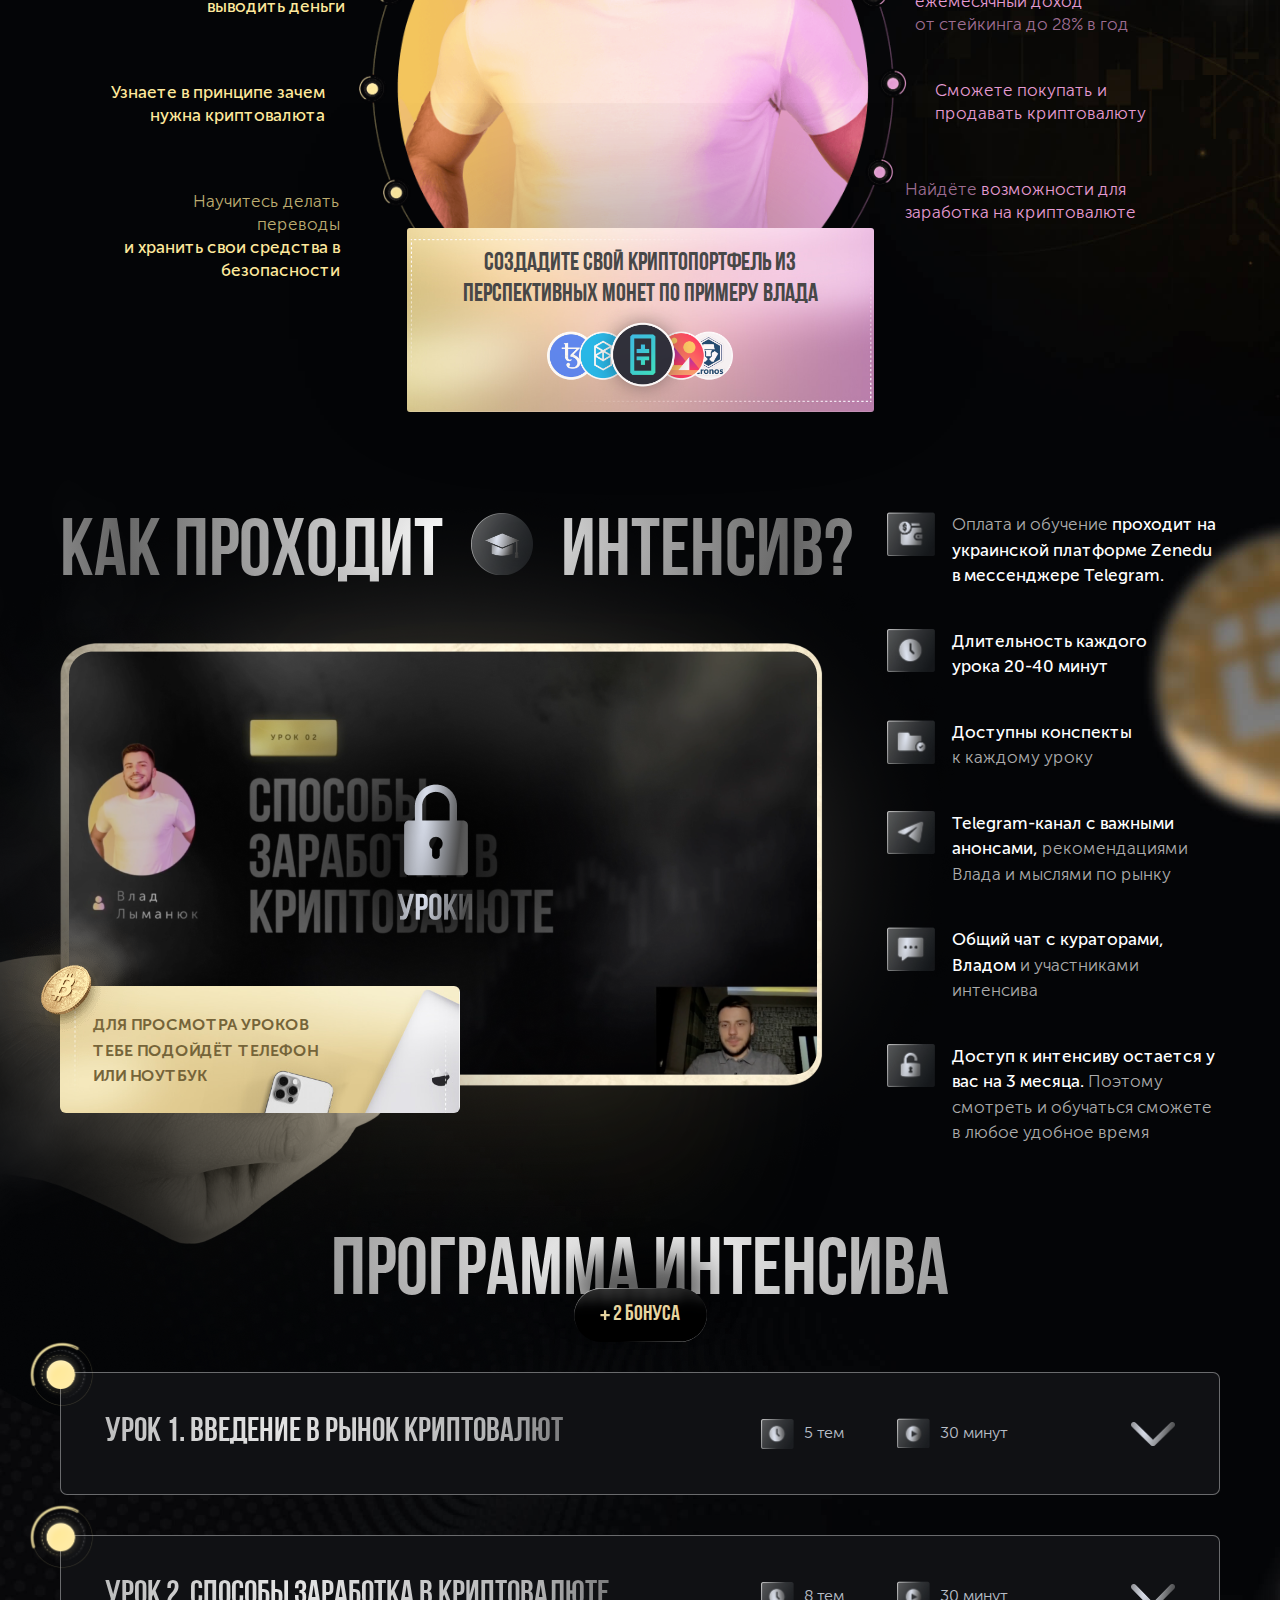
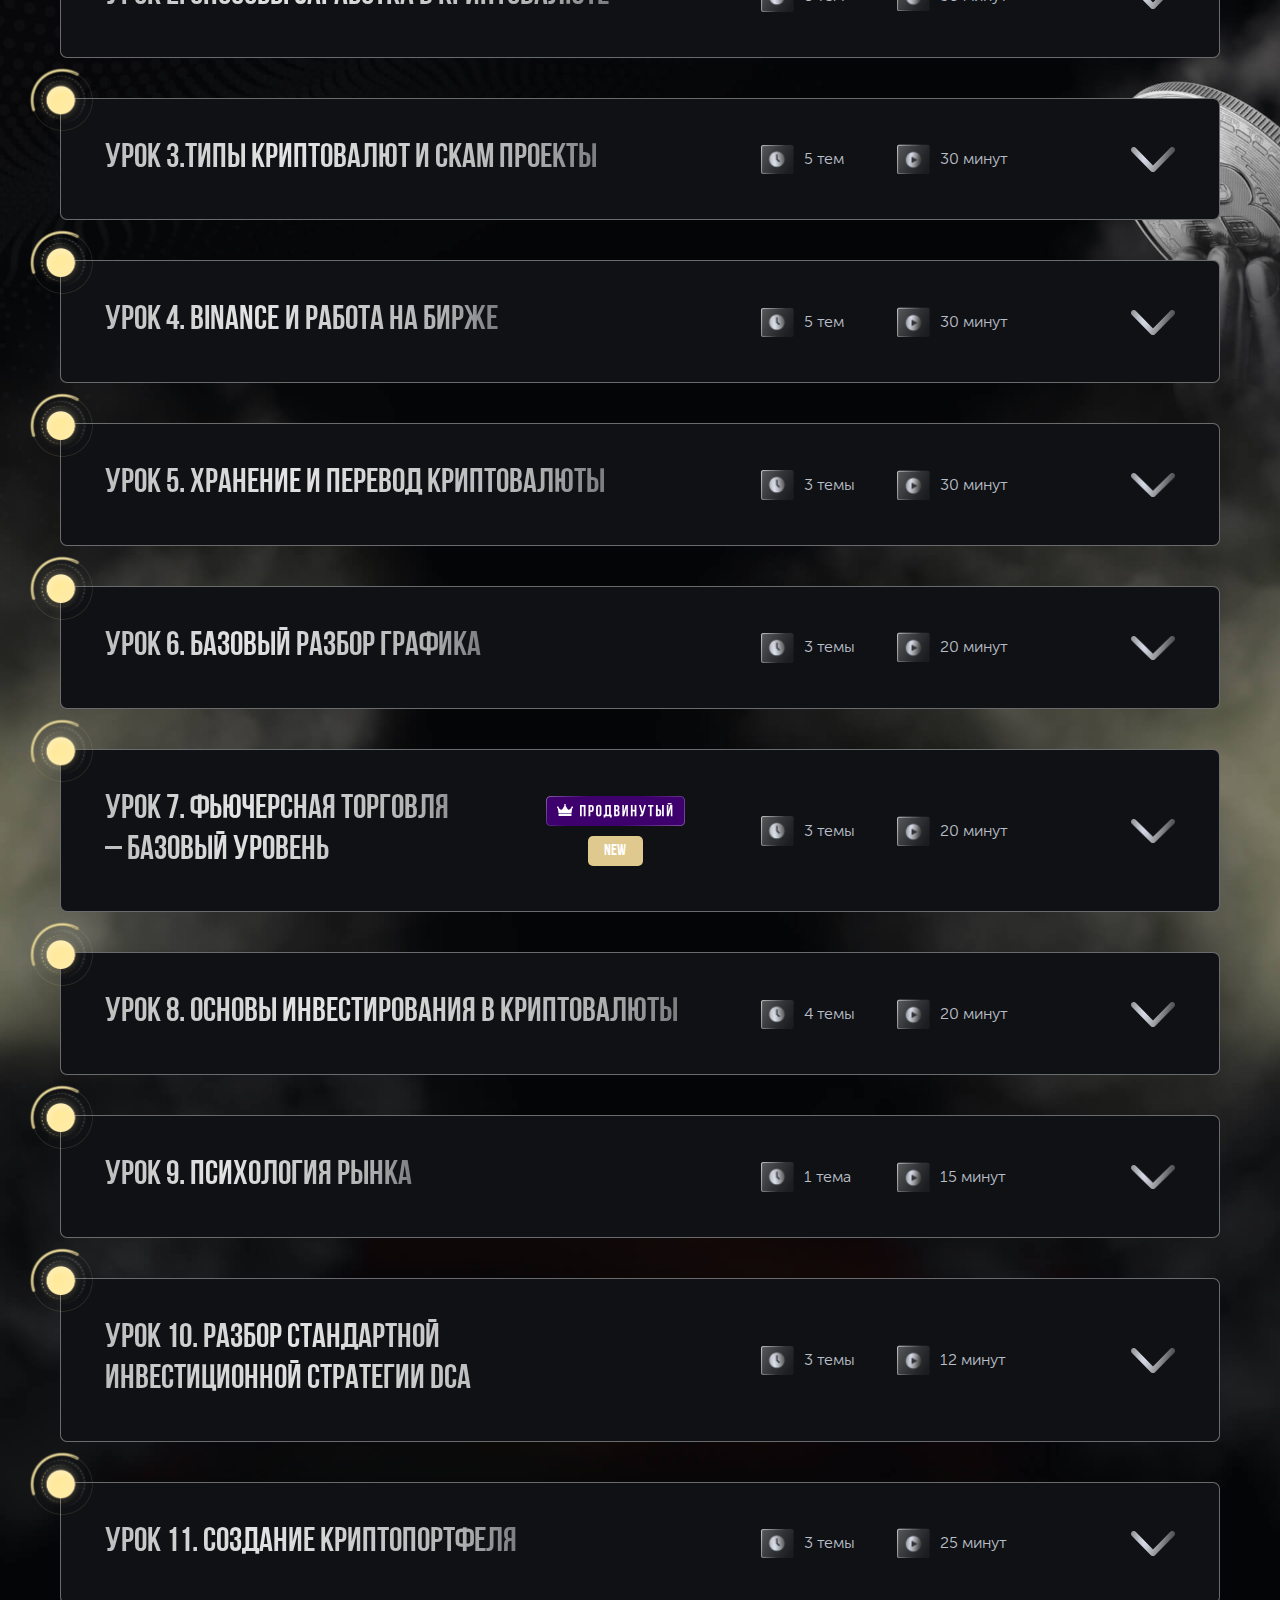
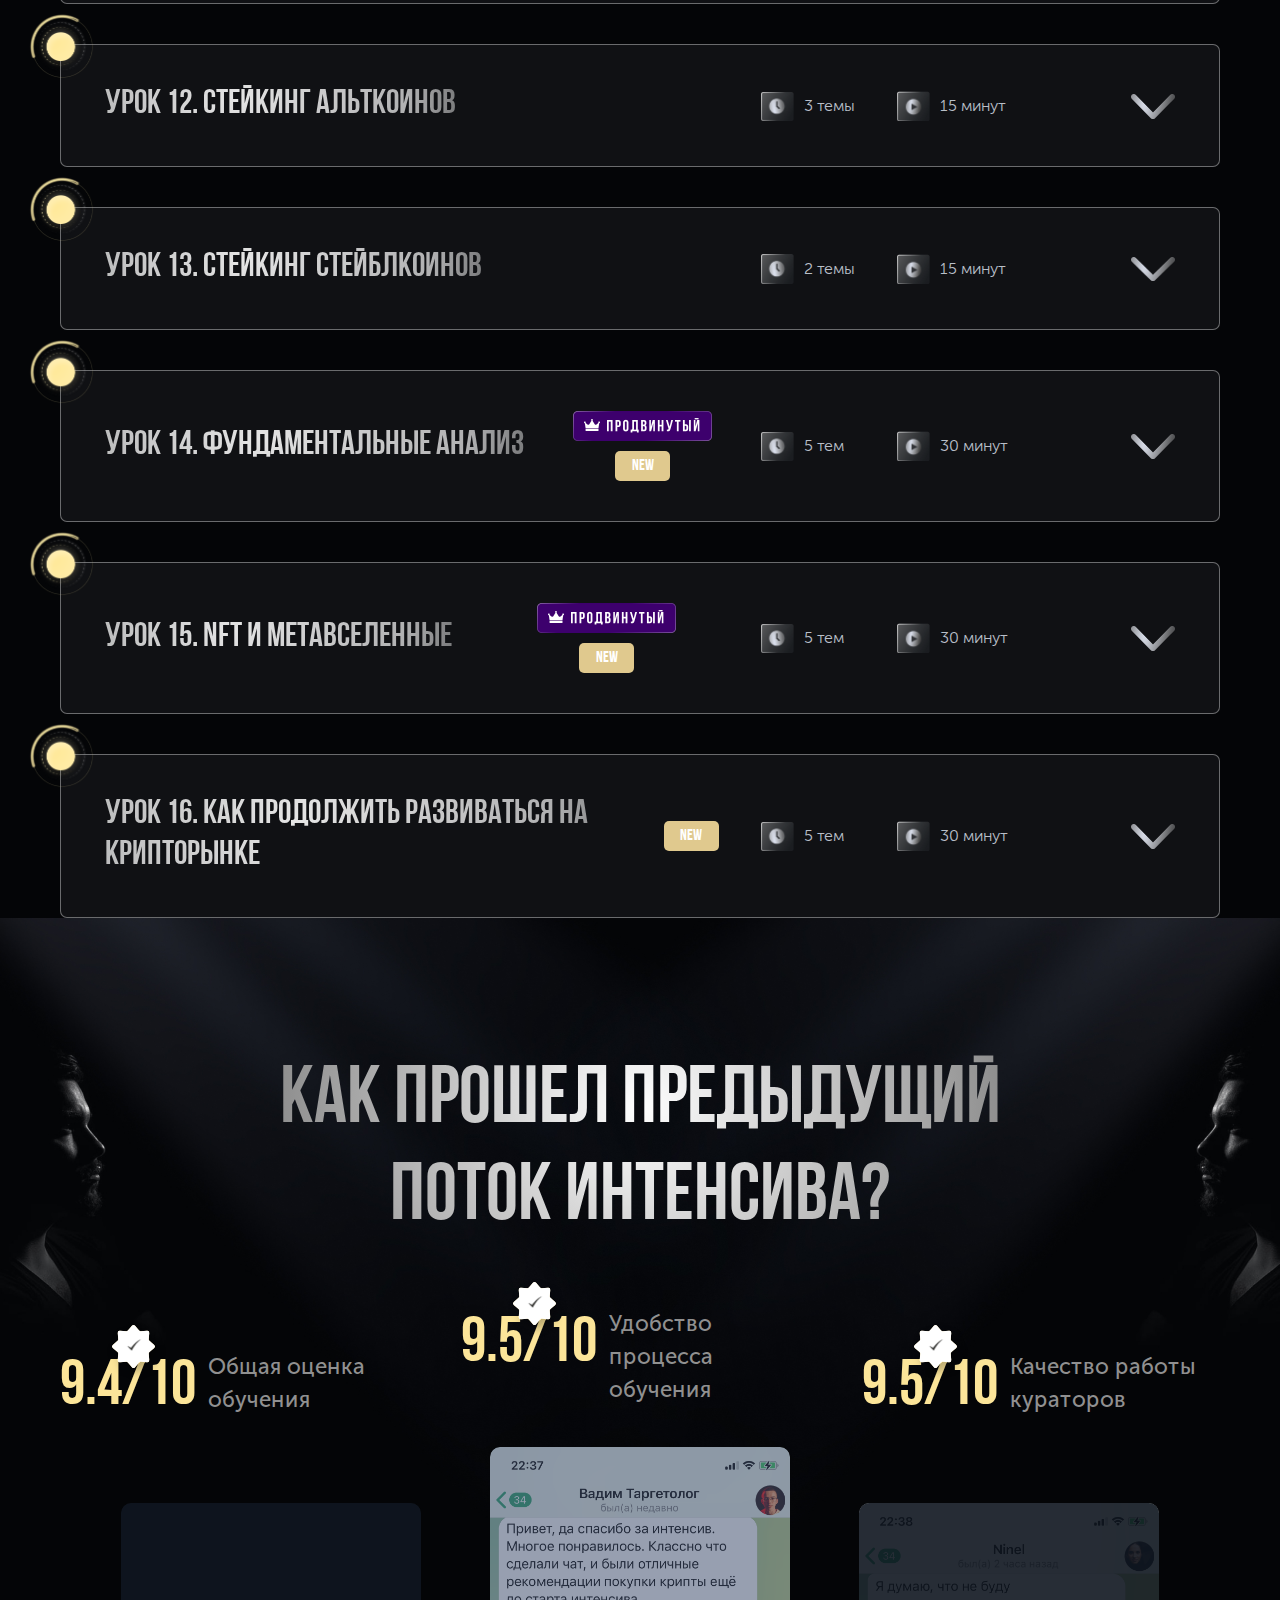
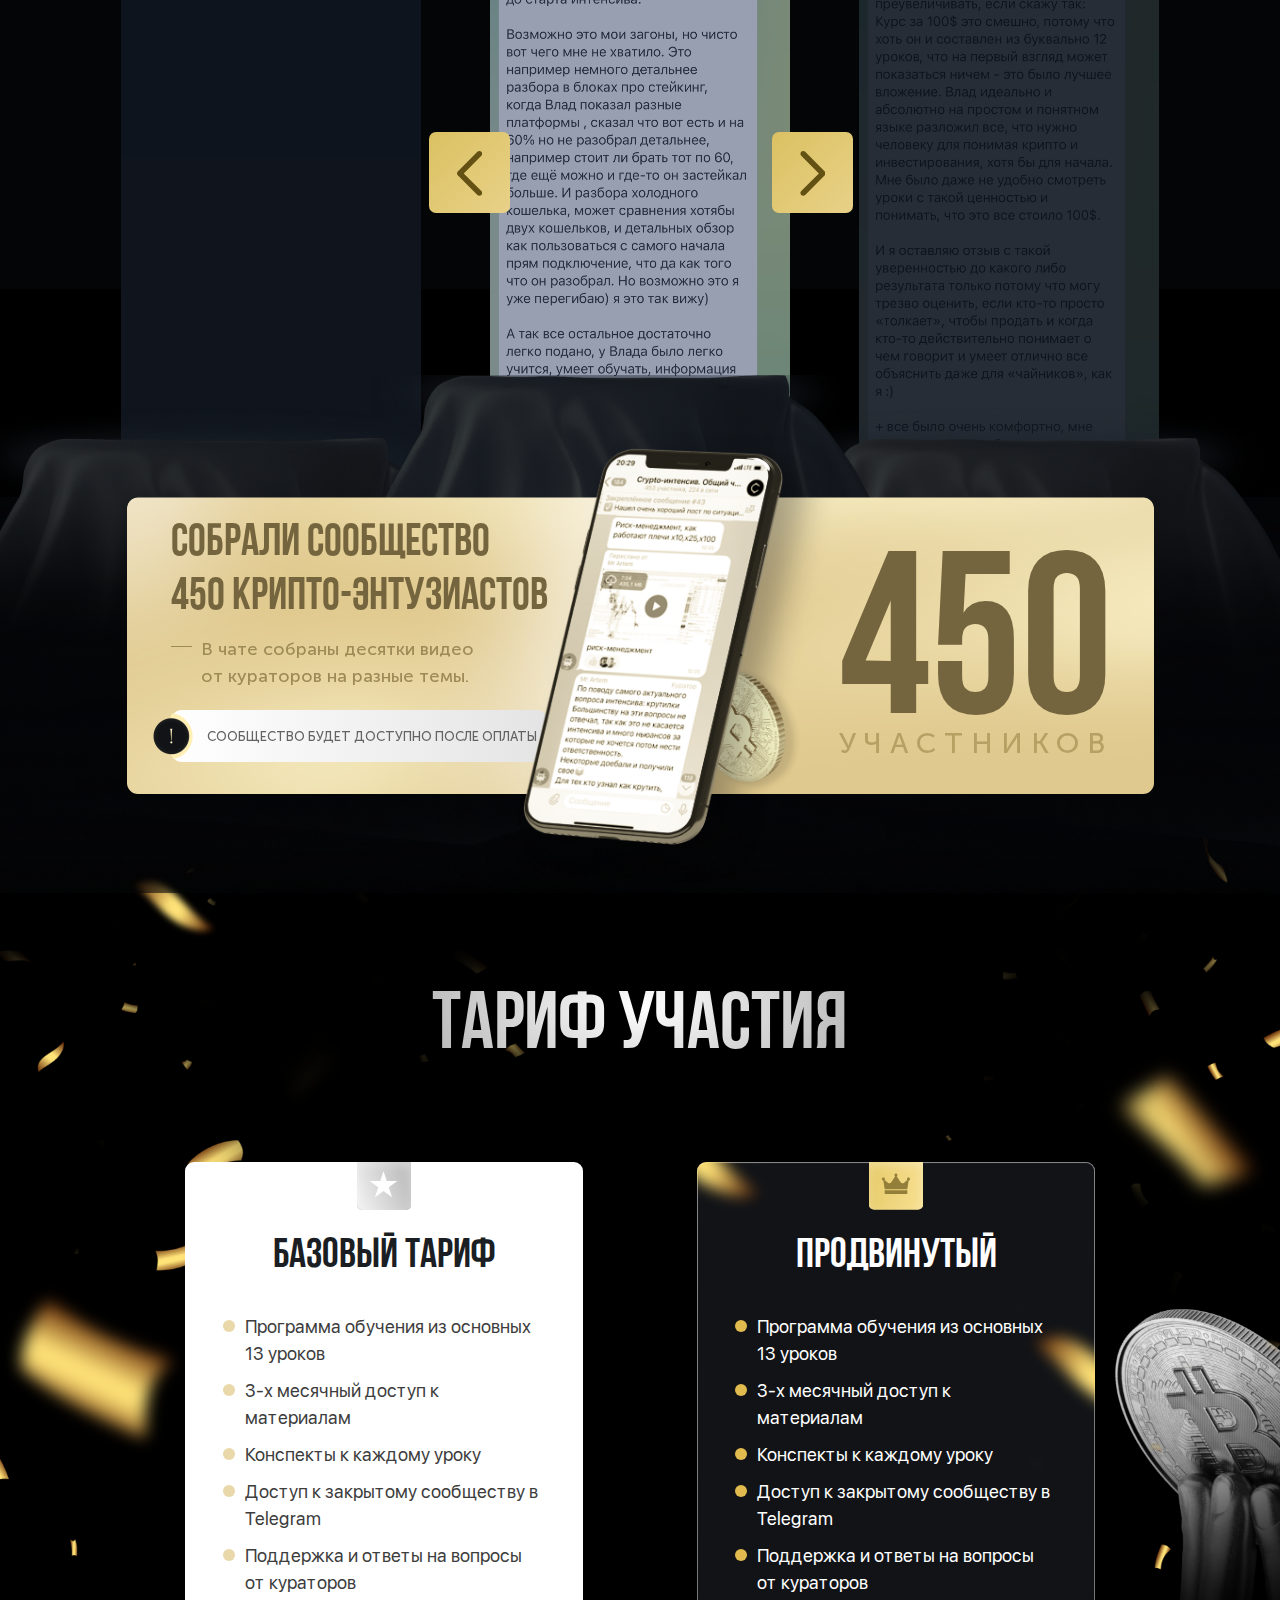
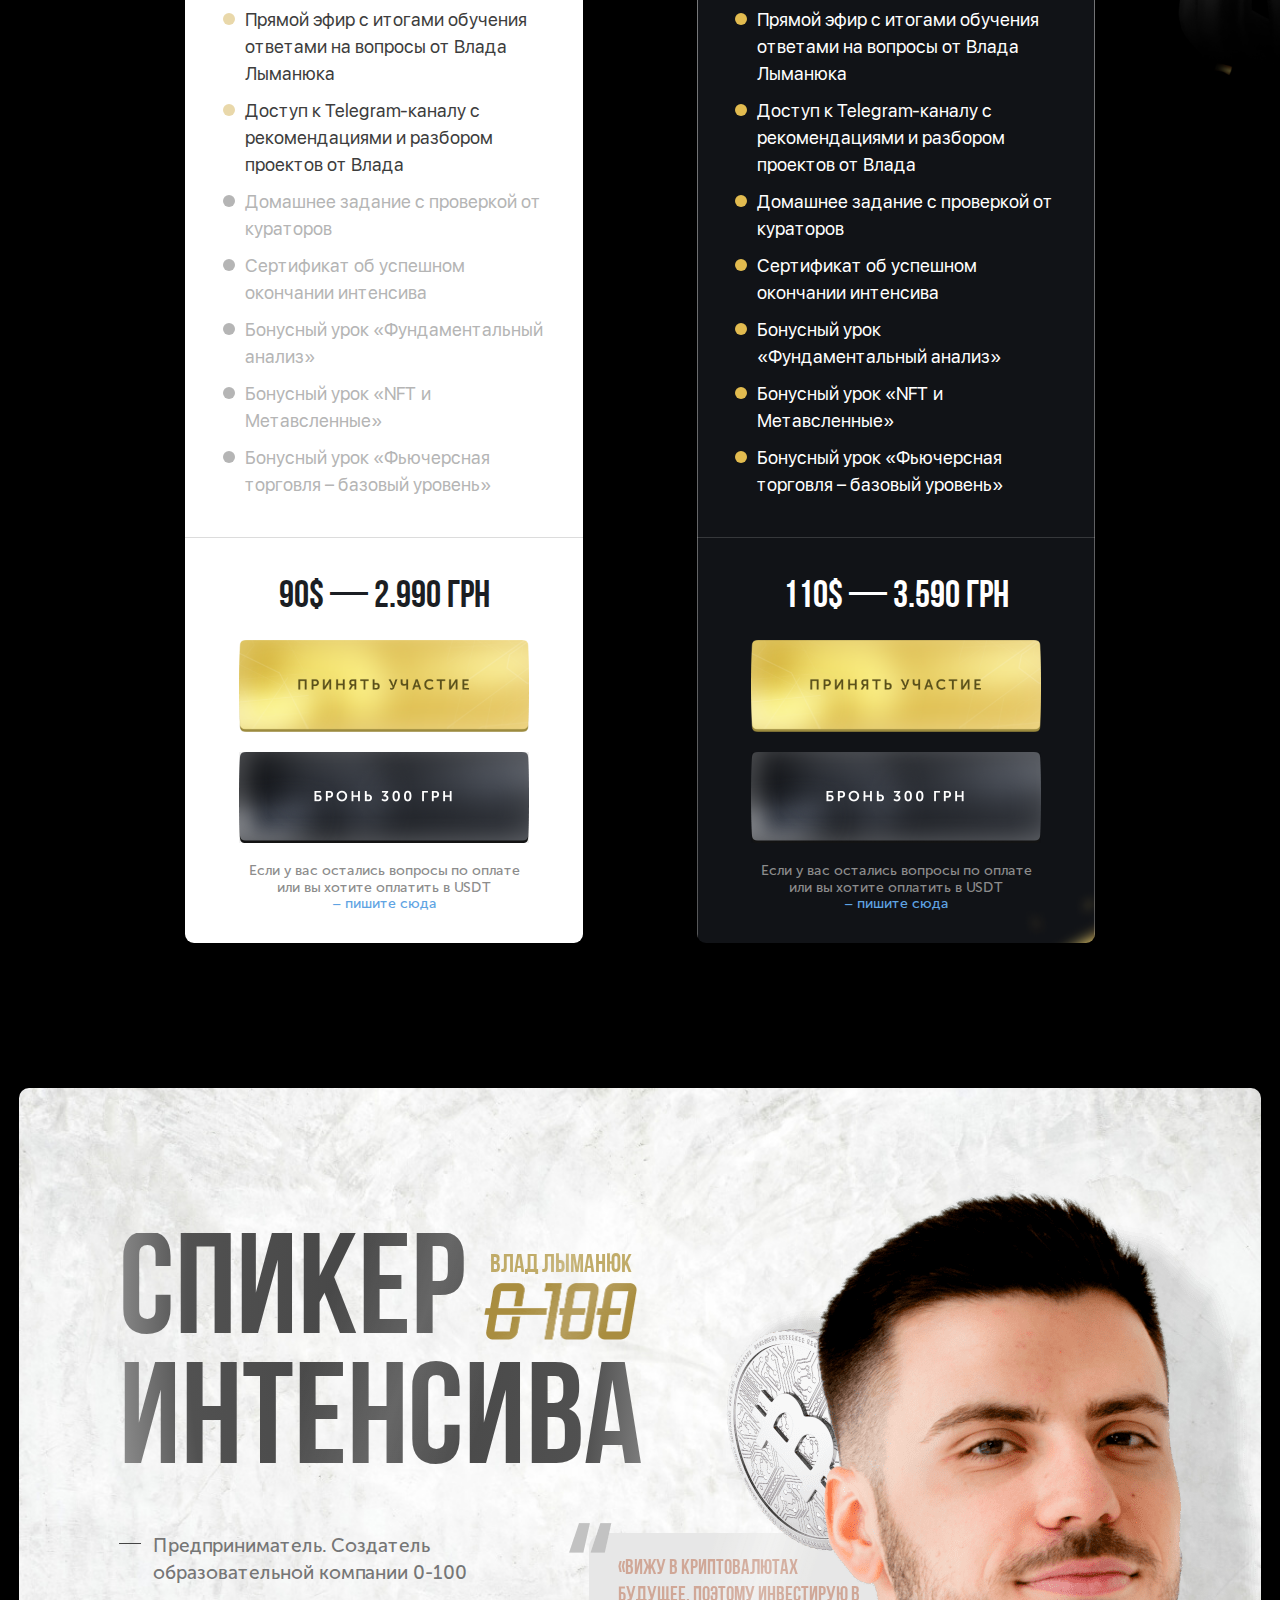
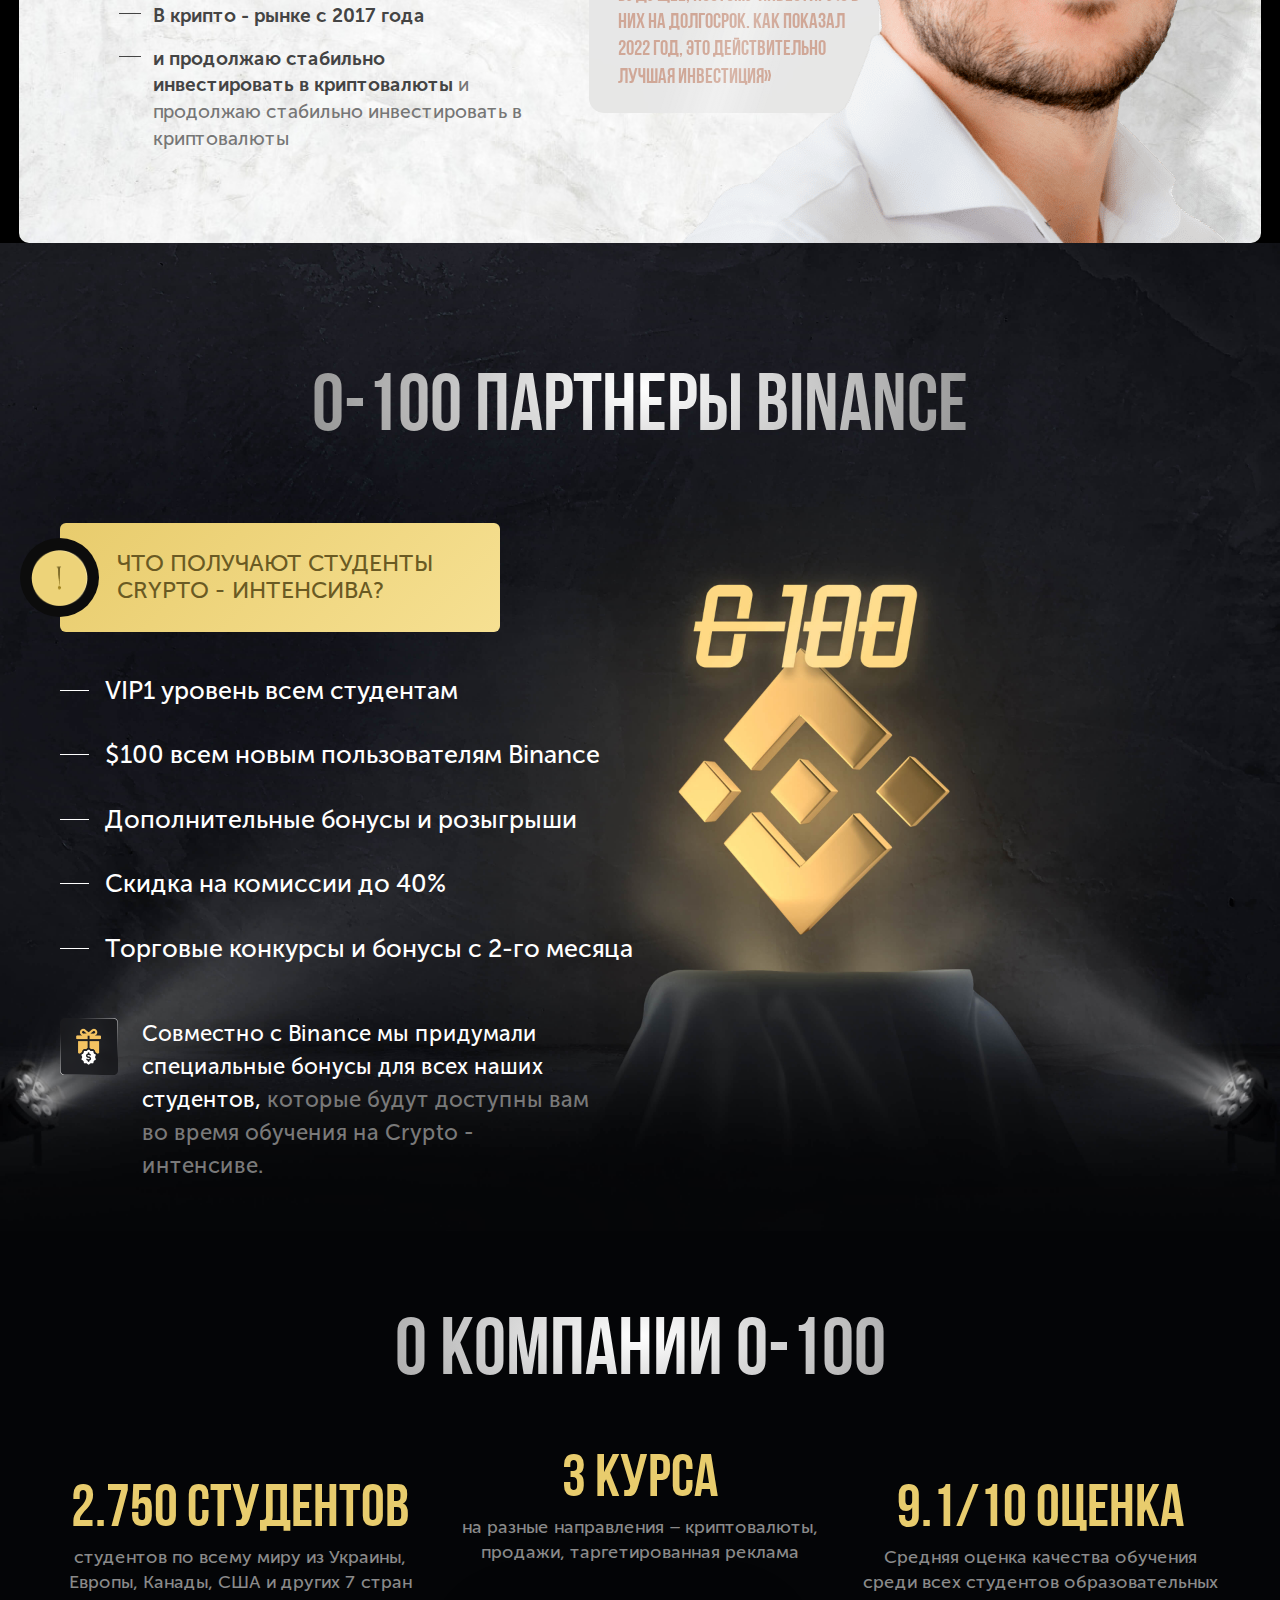
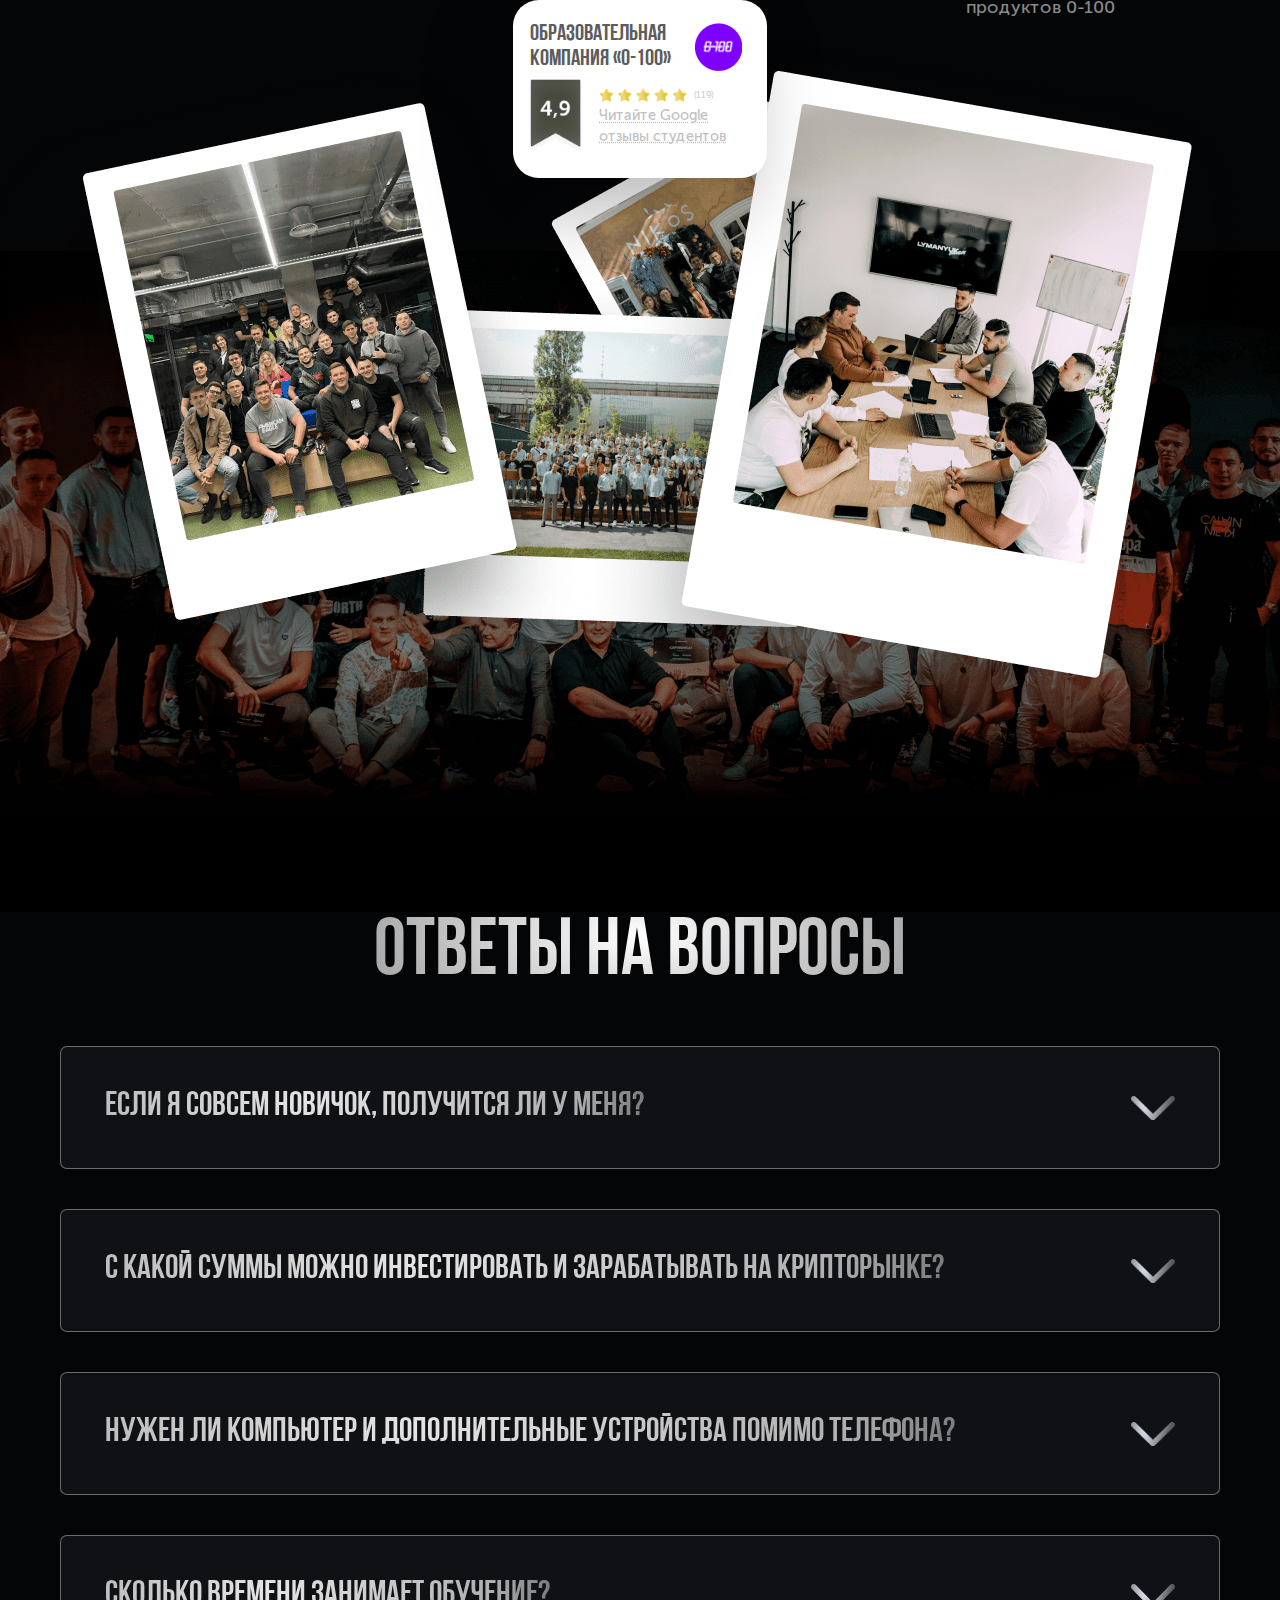
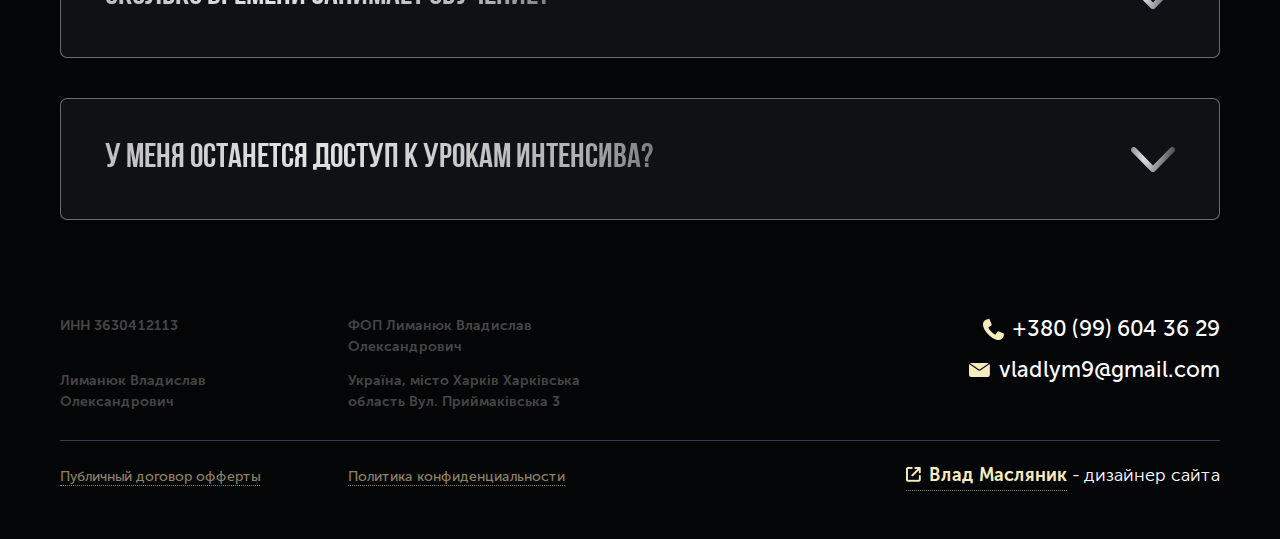
==== commit 5919f778: "new version 13.06" ====
--- a/index.html
+++ b/index.html
@@ -18,7 +18,7 @@
 <body class="load">
 	<header class="header">
 		<div class="section-frame header-frame">
-<!-- 			<div class="crypto-title__descripter table-show-flex">
+<!-- 			<div class="crypto-title__descripter table-hide">
 				<b>&mdash; ОНЛАЙН <br> ИНТЕНСИВ</b>
 				<p>Новая возможность <br> в&nbsp;текущих реалиях</p>
 			</div> -->
@@ -83,7 +83,7 @@
 					<div class="crypto-title__descripter table-hide lang-crypto-descripter"><img src="images/descripter.png" alt=""></div>
 
 				</div>
-				<p class="crypto-info lang-header-text"><b>Вы с полного нуля откроете для себя крипторынок,</b> создадите свой криптопортфель из перспективных монет и <b>начнёте получать ежемесячную прибыль</b></p>
+				<p class="crypto-info"><span class="lang-header-text-1">Вы с полного нуля откроете для себя крипторынок,</span> <span class="lang-header-text-2">создадите свой криптопортфель из перспективных монет и </span> <span class="lang-header-text-3">начнёте получать ежемесячную прибыль</span></p>
 				<img src="images/person-mob.png" class="person-mob" alt="">
 				<!--<a href="#" class="crypto-btn button js-popup" data-popup="application"> -->
 		    <div class="crypto-btn button">
@@ -103,7 +103,7 @@
 								<img src="images/why/1-min.png" alt="">
 							</div>
 						</div>
-						<h3 class="why-item__title lang-why-card-title">Независимый источник дохода</h3>
+						<h3 class="why-item__title lang-why-card-title">Независимый <br> источник дохода</h3>
 						<div class="why-item__info">
 							<p class="lang-why-card-text">Курсы национальных валют обваливаются, деньги теряют огромную процентную стоимость.</p>
 							<p class="lang-why-card-text-2">В криптовалюте, не в зависимости от внешних факторов, всегда есть возможность зарабатывать.</p>
@@ -160,10 +160,10 @@
 							<img src="images/result/result-1.png" alt="">
 						</div>
 						<div class="result-item__wrap result-item__wrap_left">
-							<p><span class="lang-result-text-1">С полного нуля</span> <span class="lang-result-text-2">разберётесь что такое <br> криптовалюта</span> <span class="lang-result-text-3">и зачем она нужна</span></p>
-							<p><span class="lang-result-text-4">Узнаете как заводить и выводить деньги</span></p>
-							<p class="lang-result-text-8">Узнаете в принципе зачем нужна криптовалюта</p>
-							<p><span class="lang-result-text-6">Научитесь делать переводы</span> <br> <span class="lang-result-text-7">и хранить свои средства <br> в безопасности</span></p>
+							<p><img src="images/icon/result-circle.png" alt=""><span class="lang-result-text-1">С полного нуля</span> <span class="lang-result-text-2">разберётесь что такое <br> криптовалюта</span> <span class="lang-result-text-3">и зачем она нужна</span></p>
+							<p><img src="images/icon/result-circle.png" alt=""><span class="lang-result-text-4">Узнаете как заводить и выводить деньги</span></p>
+							<p><img src="images/icon/result-circle.png" alt=""><span class="lang-result-text-8">Узнаете в принципе зачем нужна криптовалюта</span></p>
+							<p><img src="images/icon/result-circle.png" alt=""><span class="lang-result-text-6">Научитесь делать переводы</span> <br> <span class="lang-result-text-7">и хранить свои средства <br> в безопасности</span></p>
 						</div>
 					</div>			
 					<div class="result-item result-item_right">
@@ -172,10 +172,10 @@
 							<img src="images/result/result-2.png" alt="">
 						</div>
 						<div class="result-item__wrap result-item__wrap_right">
-							<p><span class="lang-result-option-1">Сможете начать зарабатывать</span> <br> <span class="lang-result-option-2"> на одном из направлений <br> в криптовалюте</span></p>
-							<p><span class="lang-result-option-3">Начнёте получать пассивный <br> ежемесячный доход</span> <br> <span class="lang-result-option-7"> от стейкинга до 28% в год</span></p>
-							<p><span class="lang-result-option-4">Сможете покупать <br> и продавать криптовалюту</span></p>
-							<p><span class="lang-result-option-5">Найдёте</span> <span class="lang-result-option-6"> возможности для заработка на криптовалюте</span></p>
+							<p><img src="images/icon/result-circle-right.png" alt=""><span class="lang-result-option-1">Сможете начать зарабатывать</span> <br> <span class="lang-result-option-2"> на одном из направлений <br> в криптовалюте</span></p>
+							<p><img src="images/icon/result-circle-right.png" alt=""><span class="lang-result-option-3">Начнёте получать пассивный <br> ежемесячный доход</span> <br> <span class="lang-result-option-7"> от стейкинга до 28% в год</span></p>
+							<p><img src="images/icon/result-circle-right.png" alt=""><span class="lang-result-option-4">Сможете покупать <br> и продавать криптовалюту</span></p>
+							<p><img src="images/icon/result-circle-right.png" alt=""><span class="lang-result-option-5">Найдёте</span> <span class="lang-result-option-6"> возможности для заработка на криптовалюте</span></p>
 						</div>
 					</div>
 				</div>
@@ -600,7 +600,7 @@
 								</div>
 								<div class="program-item__result">
 									<h4>Результат:</h4>
-									<p class="lang-program-result-title-7 program-item__result-text-secret">В результате вы базово освоите анализ графика — что такое свечи и таймфреймы. Научитесь определять тренд на рынке, уровни поддержки и сопротивления.</p>
+									<p class="lang-program-result-title-7">В результате вы базово освоите анализ графика — что такое свечи и таймфреймы. Научитесь определять тренд на рынке, уровни поддержки и сопротивления.</p>
 								</div>
 							</div>
 						</div>
@@ -1122,8 +1122,7 @@
 									<li class="lang-tarrif-pro-option-12">Бонусный урок «Фьючерсная торговля – базовый уровень»</li>
 								</ul>
 							</div>
-							<div class="tarrifs-block__card-old-price">120$ — 3.990 грн</div>
-							<div class="tarrifs-block__card-price">90$ — 2.990 грн</div>
+							<div class="tarrifs-block__card-price">110$ — 3.590 грн</div>
 							<div class="tarrifs-block__card-wrapper">
 								<a href="javascript:;" class="btn btn--buy lang-tarrif-pro-button-buy"><img src="images/button/participation.png" alt=""></a>
 								<a href="javascript:;" class="btn btn--booking"><img src="images/btn-booking.png" alt=""></a>
--- a/style/main.css
+++ b/style/main.css
@@ -294,23 +294,19 @@
   min-width: 320px;
   color: #fff;
   font: normal 18px/1.5 "MuseoSans", sans-serif;
-  background: url("../images/bg/main-bg-2.jpg") center top no-repeat, #000;
-  background-size: 100% auto; }
+  background: url("../images/bg/main-bg.jpg") #000;
+  background-size: 100% auto;
+  background-repeat: no-repeat;
+  background-position: top center;
+}
+
+
   @media only screen and (max-width: 720px) {
     body {
       background: url("../images/bg/main-mob-bg.jpg") center top no-repeat, #000;
       -webkit-background-size: 100% auto;
               background-size: 100% auto; } }
 
-@media screen and (min-width: 1440px) and (max-width: 1919px) {
-  body {
-    background-size: cover 100%;
-  }
-}
-
-@media only screen and (max-width: 1440px) and (min-width: 1200px) {
-  body {
-    zoom: 90%; } }
 
 @media only screen and (max-width: 720px) {
   body {
@@ -751,7 +747,9 @@
       color: #F8EBBE; }
 
 .footer {
-  margin-top: 95px; }
+  padding-top: 95px; 
+  background-color: #040507;
+}
   @media only screen and (max-width: 720px) {
     .footer {
       margin-top: 64px; } }
@@ -999,7 +997,8 @@
     display: flex;
     justify-content: center;
     top: auto;
-    left: 0;
+    left: 50%;
+    margin-left: -160px;
     right: auto;
     bottom: 124px;
   }
@@ -1277,26 +1276,35 @@
     .why-item__title {
       margin: 25px 0 18px; } }
 
+.lang-why-card-text-2 {
+  color: #E2E2E2;
+}
+
 .why-item__info {
   text-align: center; }
   .why-item__info p {
     font-weight: 300;
     font-size: 17px;
     line-height: 1.2;
-    margin-bottom: 16px; }
+    margin-bottom: 15px; }
     .why-item__info p:last-child {
       margin-bottom: 0; }
   .why-item__info span {
     font-weight: 300;}
   @media only screen and (max-width: 720px) {
     .why-item__title {
-      font-size: 36px;
+      font-size: 27px;
+      max-width: 185px;
+      margin: 0 auto;
+      margin-top: 25px;
+      margin-bottom: 18px;
     }
     .why-item__info p {
-      font-size: 14px;
+      font-size: 15px;
+      line-height: 144.5%;
     }
     .why-item__info span {
-      font-size: 14px; } }
+      font-size: 15px; } }
 
 .why-item_center {
   height: 641px;
@@ -1512,10 +1520,10 @@
     margin-bottom: 40px; } }
 
 @media only screen and (max-width: 720px) {
-  .result-person {
-    -webkit-transform: translateX(-11px);
-        -ms-transform: translateX(-11px);
-            transform: translateX(-11px); } }
+  .result-wrap {
+    margin-top: -86px;
+  }
+}
 
 .result-person__photo {
   width: 593px;
@@ -1732,10 +1740,22 @@
   flex-direction: row;
   justify-content: space-between;
 }
-  @media only screen and (max-width: 767px) {
+
+@media screen and (min-width: 768px) and (max-width: 1199px) {
+  .courses-wrap {
+    justify-content: flex-start;
+  }
+  .courses__inner-wrapper {
+    display: block;
+    margin-right: 45px;
+  }
+}
+
+@media only screen and (max-width: 767px) {
     .courses-wrap {
       margin-top: 67px;
-      display: block
+      display: block;
+
     }
     .courses__inner-wrapper {
       display: block;
@@ -1744,8 +1764,25 @@
     .courses-title1 {
       max-width: 100%;
       width: 100%;
-      text-align: center
+      text-align: center;
     }
+/*    .page-header__inner-wrapper {
+      display: block;
+    }*/
+/*    .page-header__language-select {
+      display: block;
+      max-width: 56px;
+      margin: 0 auto;
+    }
+    select.change-lang {
+      margin-bottom: 20px;
+    }
+    .burger {
+      display: block;
+      margin-left: 0;
+      margin: 0 auto;
+      margin-bottom: 20px;
+    }*/
   }
 
 .courses-list {
@@ -1758,6 +1795,7 @@
   position: absolute;
   top: -530px;
   left: -384px; }
+
   @media only screen and (max-width: 1200px) {
     .courses-photo {
       width: 788px;
@@ -2159,6 +2197,10 @@
   position: relative;
   display: block;
   padding-top: 135px;
+  background-image: url('../images/slider-bg.jpg');
+  background-repeat: no-repeat;
+  background-size: 100% auto;
+  background-position: center -1400px;
 }
 
 .reviews-block__wrapper {
@@ -2376,15 +2418,15 @@
 .community-block {
   position: relative;
   display: block;
-  padding-top: 122px;
+  background-color: #040507;
 }
 
 .community-block::before {
   content: '';
   position: absolute;
-  top: -270px;
-  left: -20px;
-  margin-left: 20px;
+  top: -122px;
+  left: 50%;
+  margin-left: -960px;
   width: 1920px;
   height: 518px;
   background-image: url('../images/stand.png');
@@ -2403,19 +2445,9 @@
   }
 }
 
-@media screen and (min-width: 1200px) and (max-width: 1439px) {
-  .community-block::before {
-    left: auto;
-    right: 0;
-    margin-right: -290px;
-  }
-}
-
 @media screen and (min-width: 1440px) and (max-width: 1919px) {
-  .community-block::before {
-    left: auto;
-    right: 0;
-    margin-right: -160px;
+  .reviews-block {
+    background-position: center -950px;
   }
 }
 
@@ -2541,6 +2573,33 @@
   position: relative;
   display: block;
   padding-top: 185px;
+}
+
+.tariffs-block::after {
+  content: '';
+  position: absolute;
+  top: 0;
+  left: 0;
+  width: 100%;
+  height: 2315px;
+  background-image: url('../images/bg/tariff-bg.png');
+  background-repeat: no-repeat;
+  background-size: 100% auto;
+  background-position: center -700px;
+  z-index: -1;
+}
+
+@media screen and (min-width: 1200px) and (max-width: 1440px) {
+  .reviews-block__slide.slick-slide {
+    max-width: 300px;
+    height: 650px;
+  }
+}
+
+@media screen and (min-width: 1440px) and (max-width: 1919px) {
+  .tariffs-block::after {
+    background-position: center -425px;
+  }
 }
 
 .tariffs-block__wrapper {
@@ -2800,7 +2859,26 @@
   position: relative;
   display: block;
   padding-top: 118px;
-  padding-bottom: 70px;
+  padding-bottom: 370px;
+  background-image: url('../images/bg/company-main-bg.jpg');
+  background-repeat: no-repeat;
+  background-size: 100% auto;
+  background-position: center -450px;
+  background-color: #040507;
+}
+
+@media screen and (min-width: 1200px) and (max-width: 1439px) {
+  .partners-block {
+    background-position: center -200px;
+    padding-bottom: 130px;
+  }
+}
+
+@media screen and (min-width: 1440px) and (max-width: 1919px) {
+  .partners-block {
+    background-position: center -330px;
+    padding-bottom: 130px;
+  }
 }
 
 .partners-block__title {
@@ -2889,10 +2967,6 @@
   background-color: #fff;
 }
 
-.partners-block__content-block {
-
-}
-
 .partners-block__description-block {
   position: relative;
   display: flex;
@@ -2933,6 +3007,14 @@
   overflow: visible!important;
 }
 
+.lang-header-text-1 {
+  color: #fff;
+}
+
+.lang-header-text-3 {
+  color: #fff;
+}
+
 .lang-why-card-text {
   color: #fff;
 }
@@ -3052,6 +3134,10 @@
 @media screen and (max-width: 767px) {
   .reviews-block {
     padding-top: 46px;
+    background-size: 100% auto;
+    background-position: center;
+    background-image: url('../images/slider-bg.png');
+    background-repeat: no-repeat;
   }
   .reviews-block__title {
     font-size: 33px;
@@ -3207,6 +3293,10 @@
   }
   .tariffs-block {
     padding-top: 83px;
+    background-image: url('../images/tarrifs-bg.png');
+    background-repeat: no-repeat;
+    background-size: 100% auto;
+    background-position: 100% -88px;
   }
   .tariffs-block__title {
     font-size: 70px;
@@ -3223,9 +3313,18 @@
   }
   .tarrifs-block__card-descriptions {
     font-size: 12px;
+    max-width: 230px;
+  }
+  .tarrifs-block__card-wrapper .btn {
+    max-width: 234px;
   }
   .partners-block {
+    background-image: url('../images/bg/company-bg.jpg');
+    background-repeat: no-repeat;
+    background-size: 100% auto;
+    background-position: center -100px;
     padding-top: 70px;
+    padding-bottom: 900px;
   }
   .partners-block__title {
     font-size: 50px;
@@ -3298,6 +3397,10 @@
 @media screen and (min-width: 768px) and (max-width: 1199px) {
   .reviews-block__title {
     font-size: 60px;
+  }
+  .partners-block {
+    background-position: center 100px;
+    padding-bottom: 120px;
   }
   .reviews-block__card-value {
     font-size: 36px;
@@ -4070,6 +4173,7 @@
   -webkit-border-radius: 10px;
           border-radius: 10px;
   margin: 145px auto 0;
+  background-color: #040507;
   overflow: hidden; }
   @media only screen and (max-width: 1500px) {
     .speaker {
@@ -4270,11 +4374,15 @@
         font-size: 23px; } }
 
 .company {
-  margin-top: 120px;
-  position: relative; }
+  margin-top: 0;
+  position: relative;
+  background-color: #040507;
+}
   @media only screen and (max-width: 720px) {
     .company {
-      margin-top: 65px; } }
+      margin-top: -200px; 
+    } 
+  }
 
 .company-bg {
   width: 100%;
@@ -4491,7 +4599,9 @@
       margin-top: -79px; } }
 
 .faq {
-  margin-top: 100px; }
+  margin-top: 100px; 
+  background-color: #040507;
+}
   @media only screen and (max-width: 720px) {
     .faq {
       margin-top: 45px; } }
@@ -5221,20 +5331,6 @@
       position: static;
       margin: -20px auto 0; } }
 
-.booking-counter {
-  width: 124px;
-  position: absolute;
-  right: -40px;
-  top: -80px; }
-  @media only screen and (max-width: 1200px) {
-    .booking-counter {
-      right: 35px; } }
-  @media only screen and (max-width: 720px) {
-    .booking-counter {
-      width: 83px;
-      right: 14px;
-      top: -35px; } }
-
 .booking-timer {
   width: 450px;
   -webkit-flex-shrink: 0;
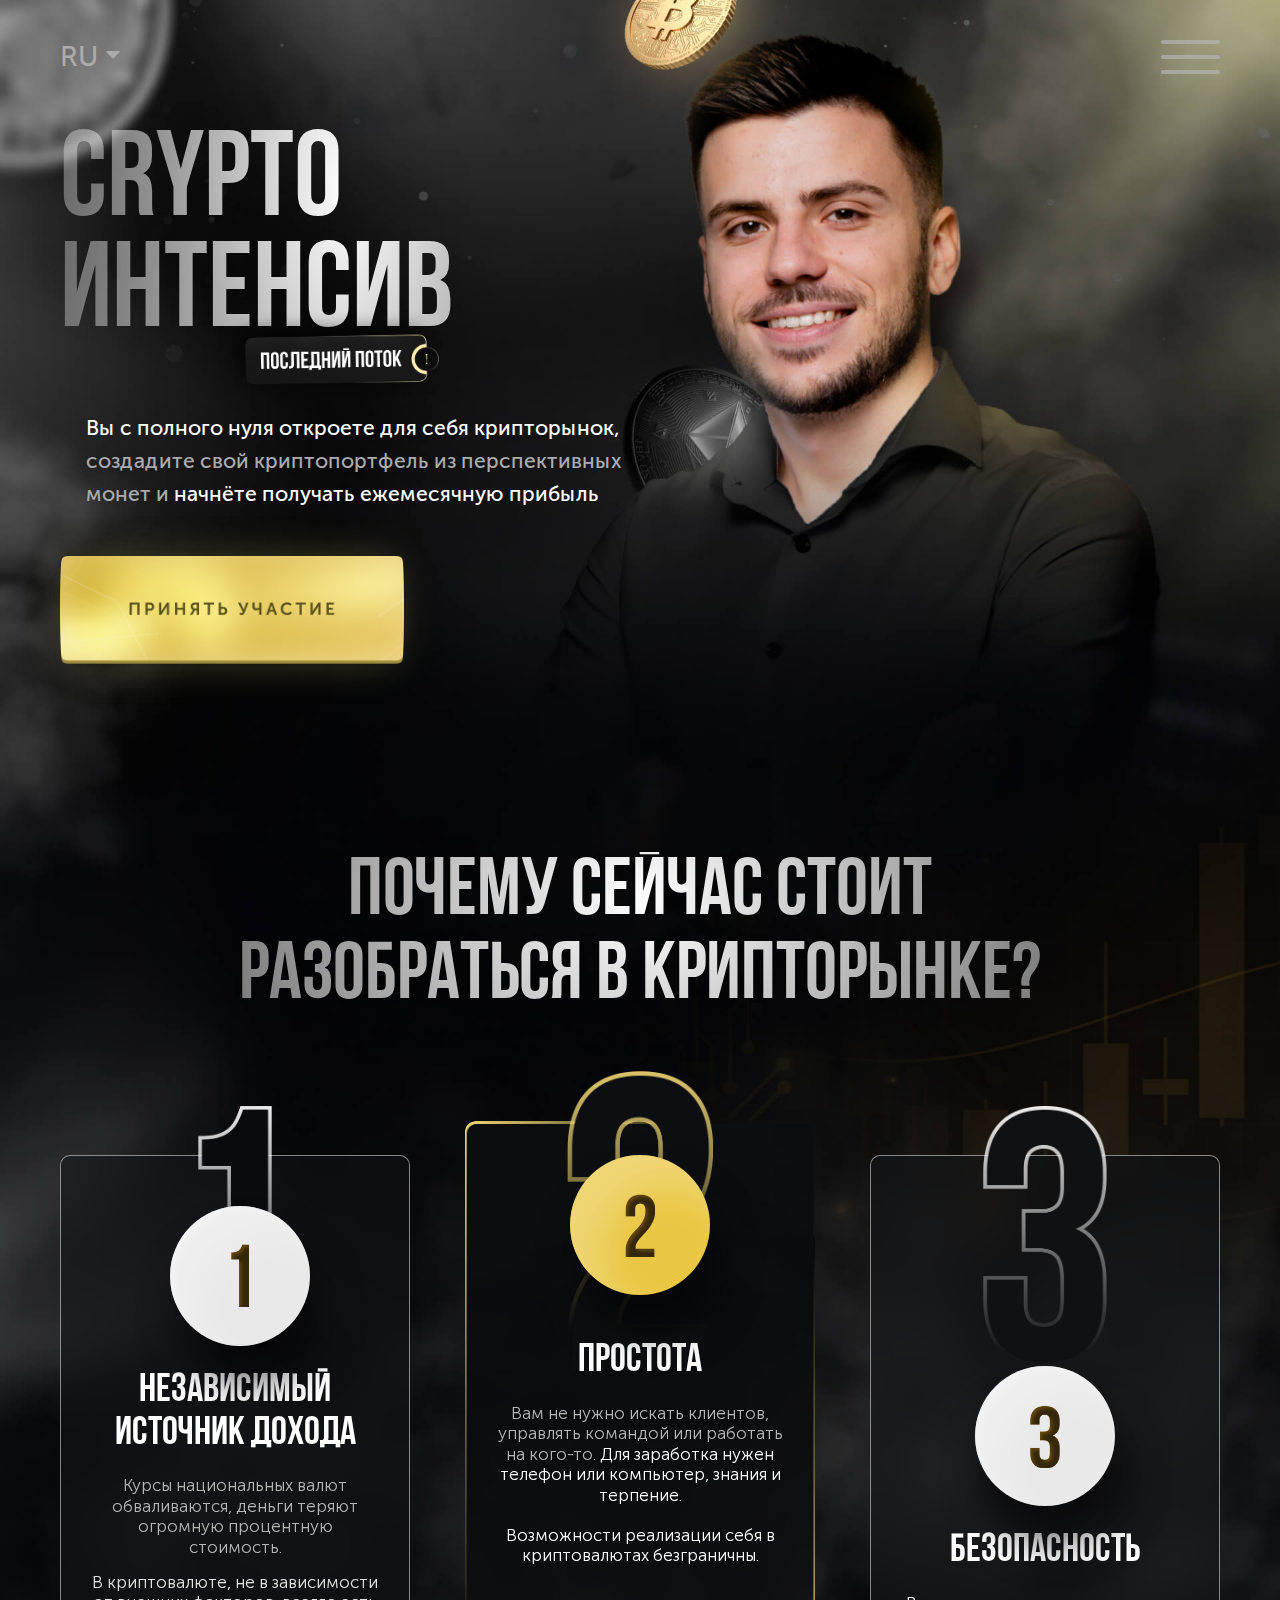
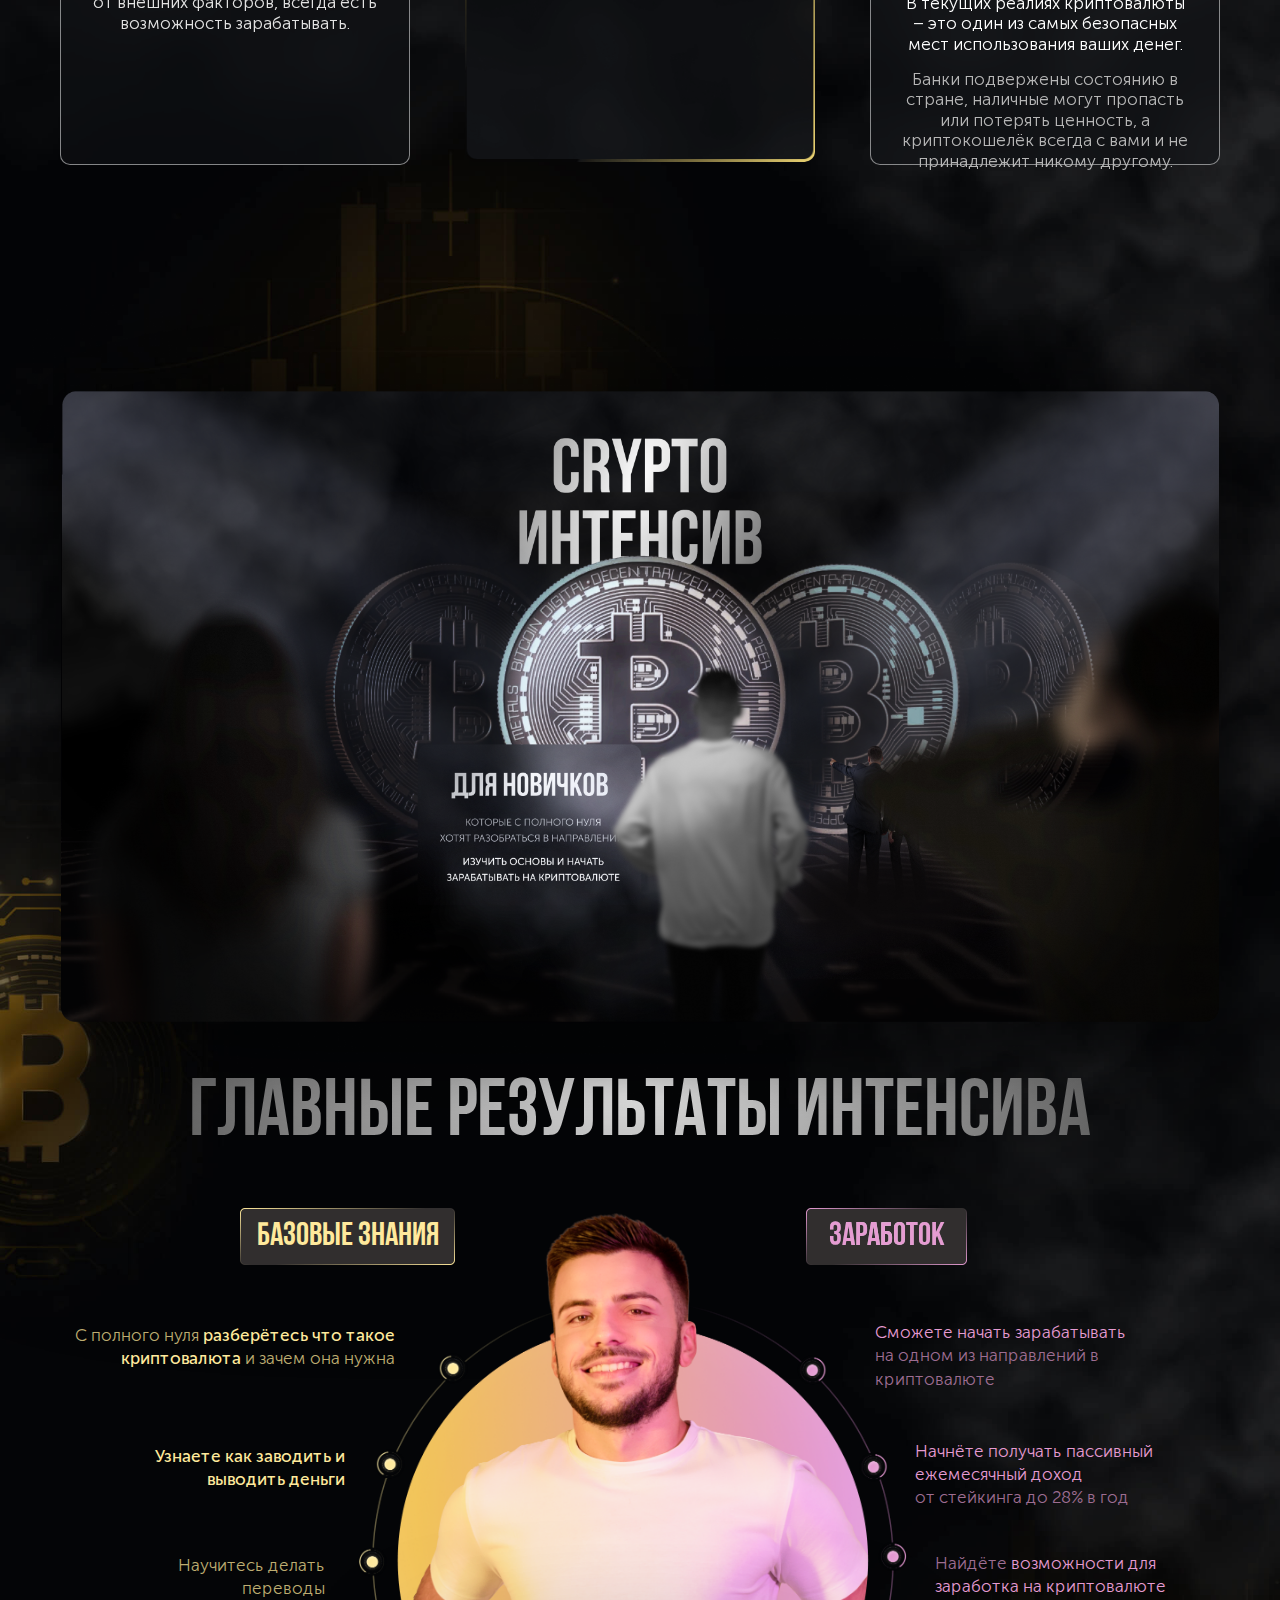
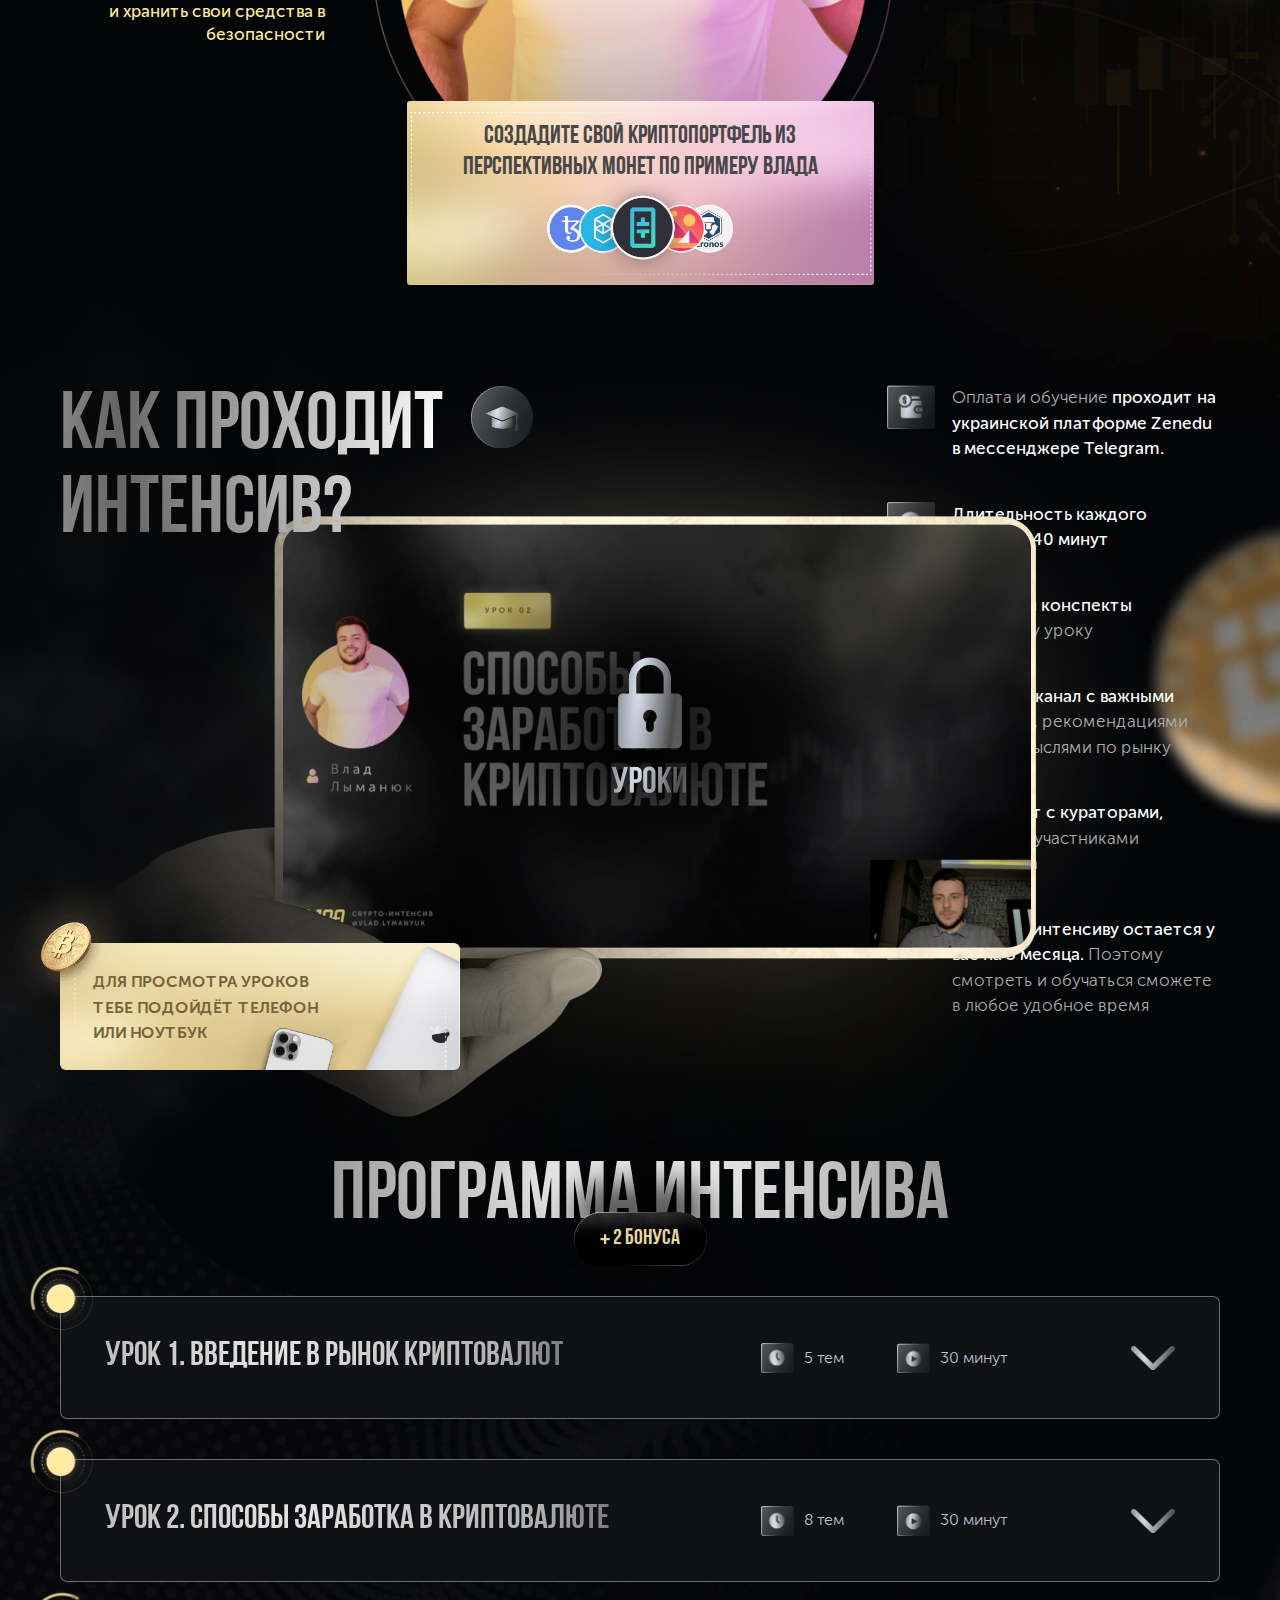
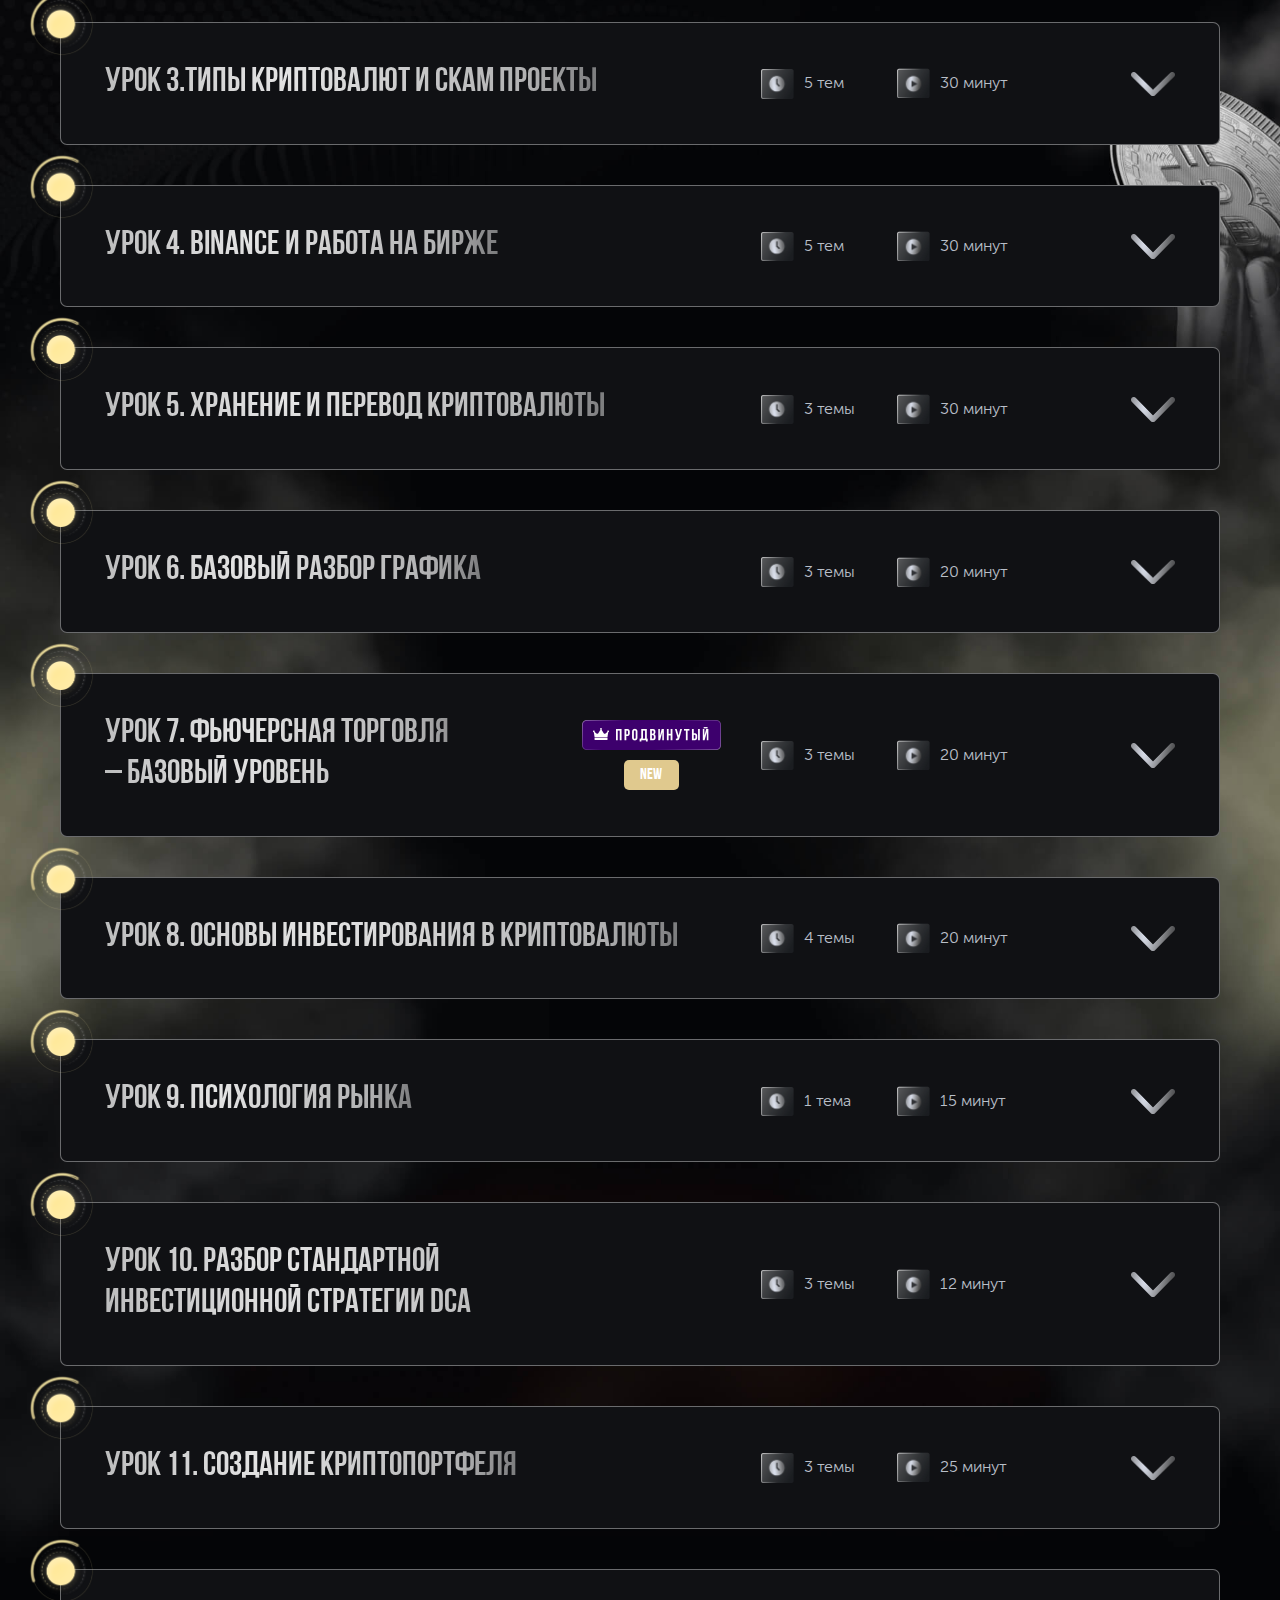
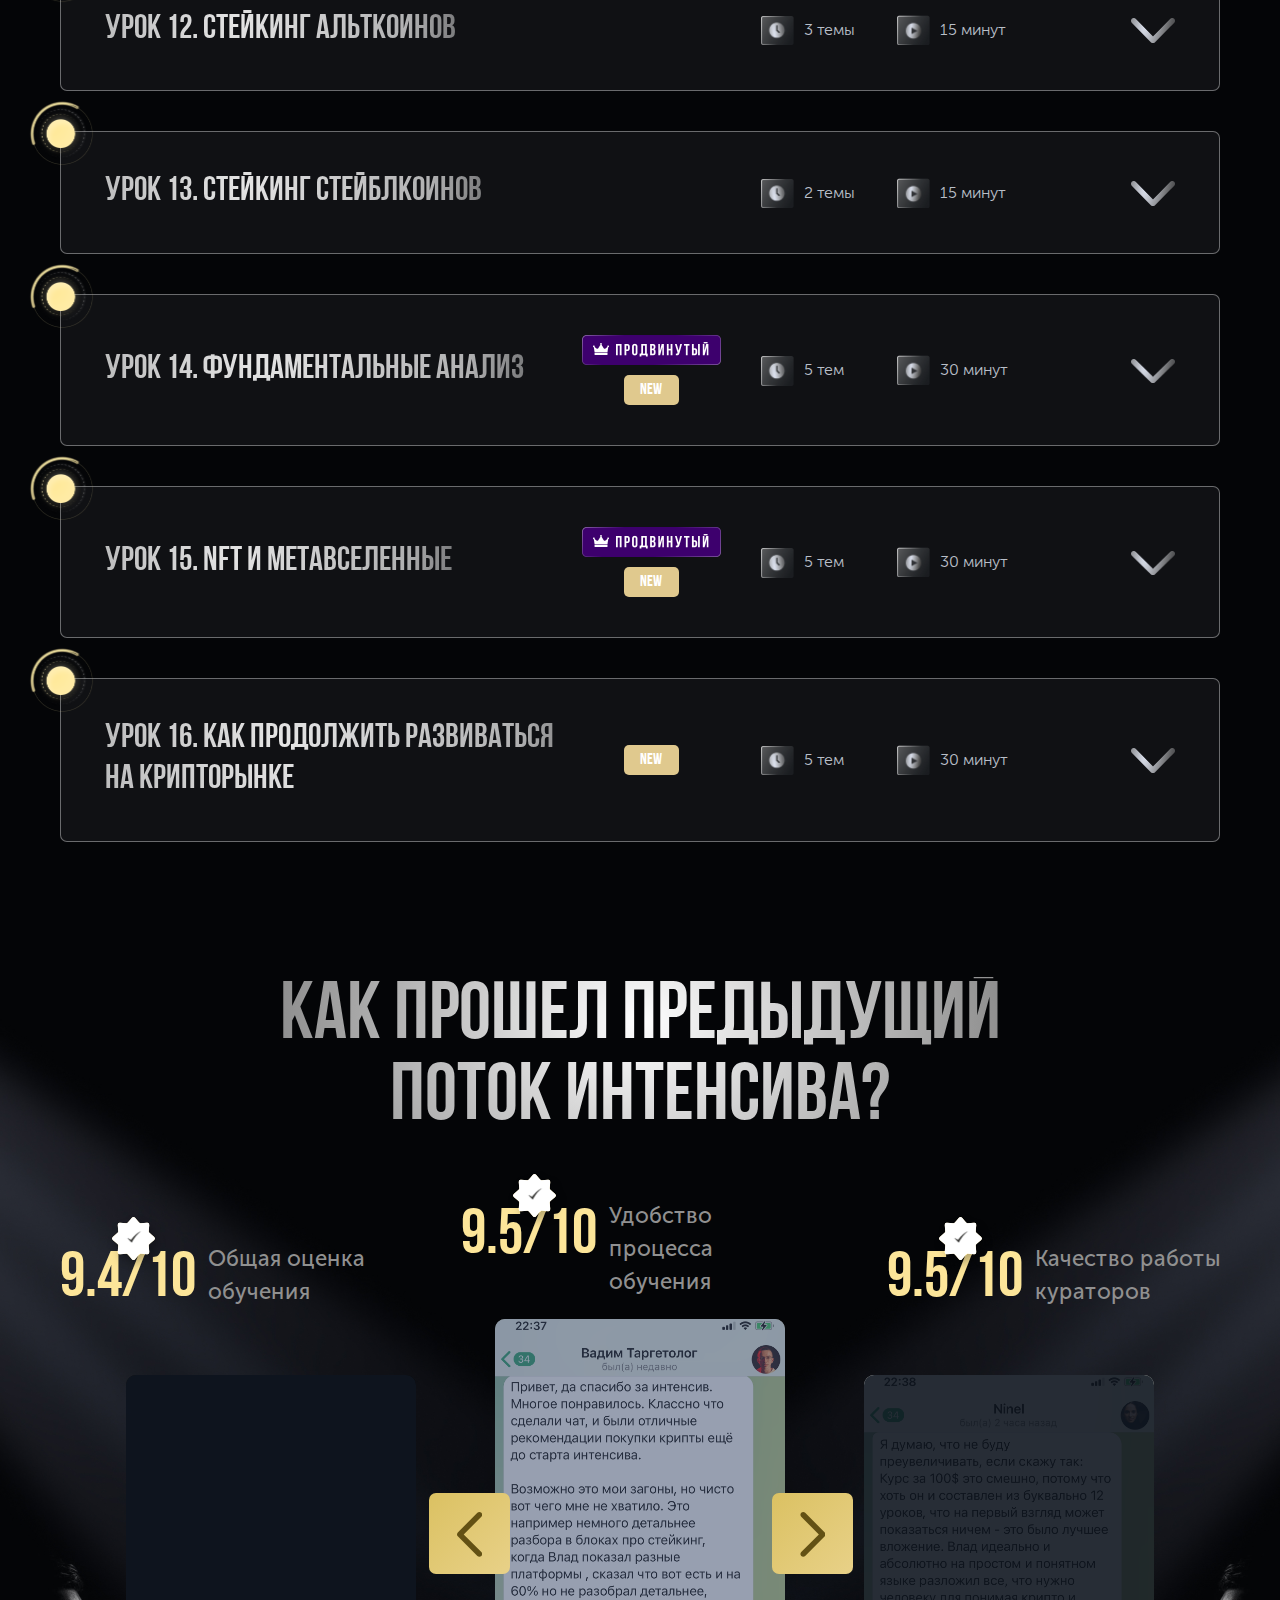
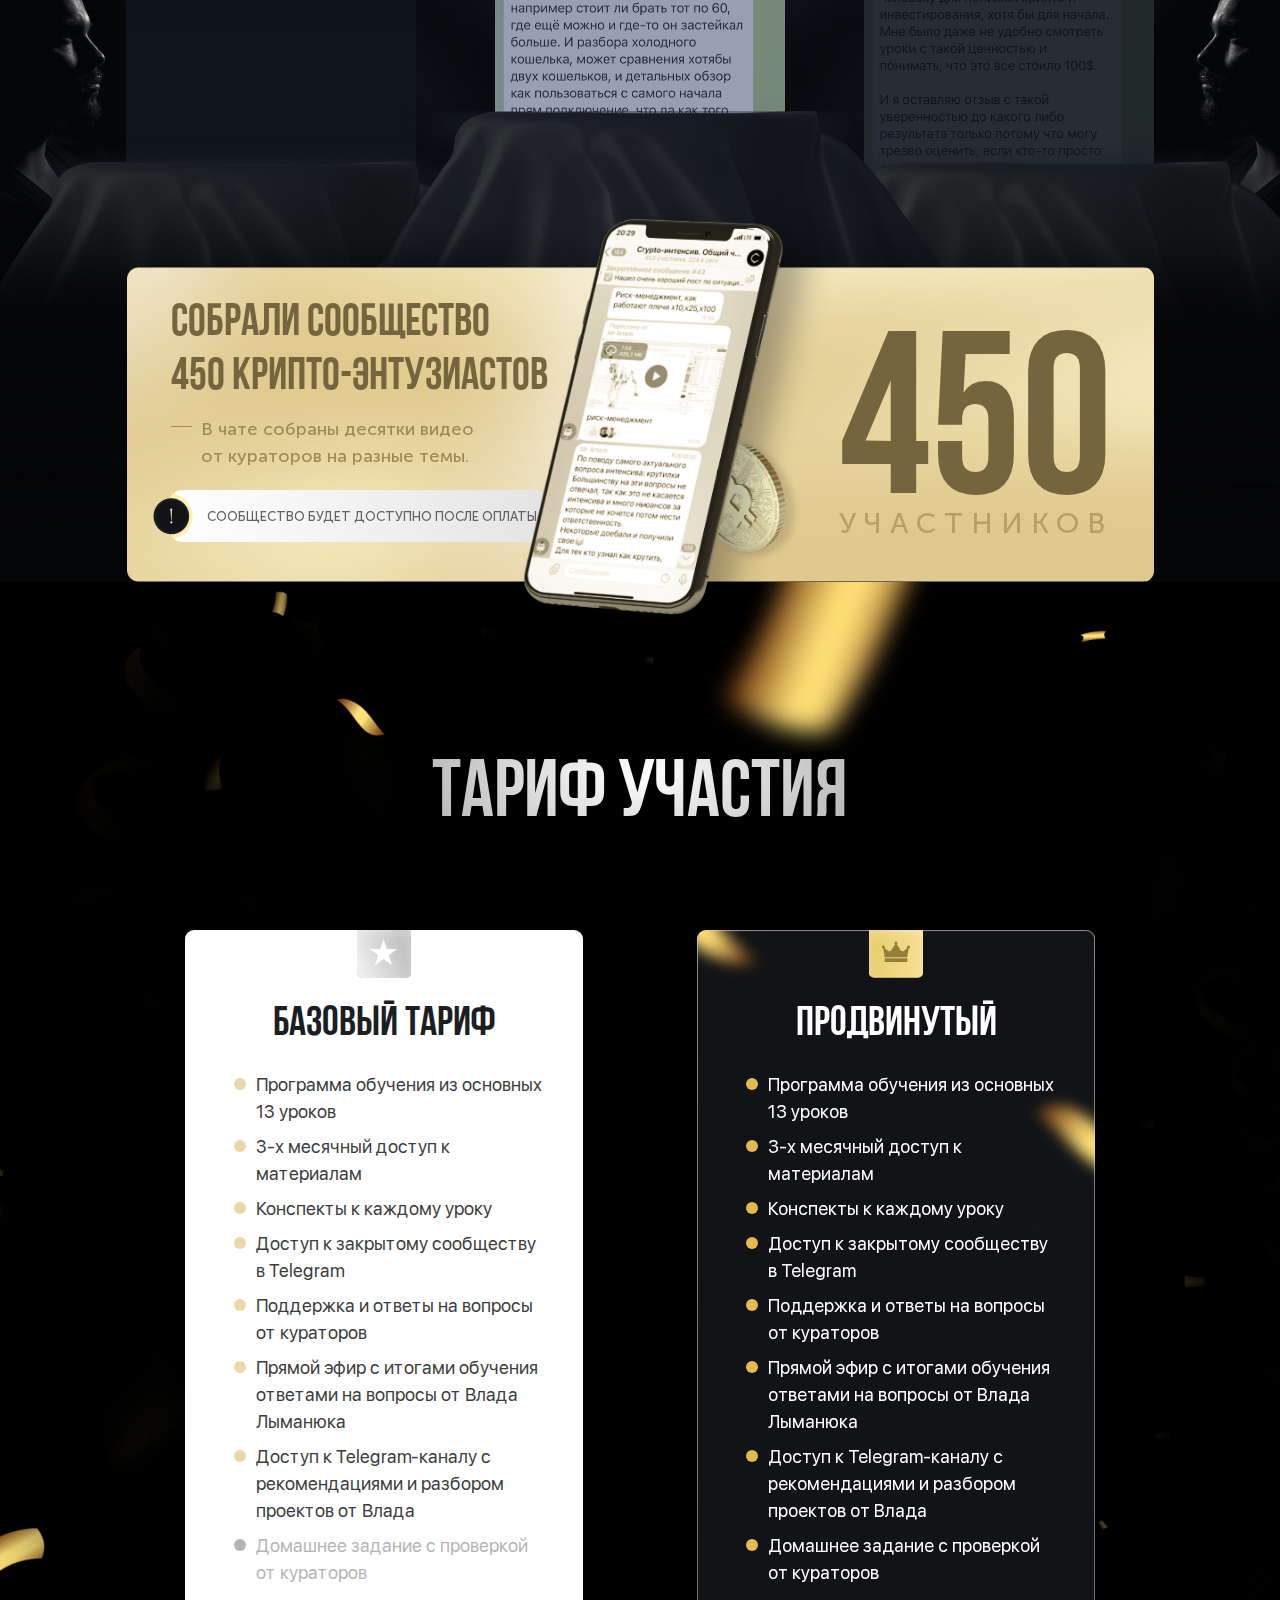
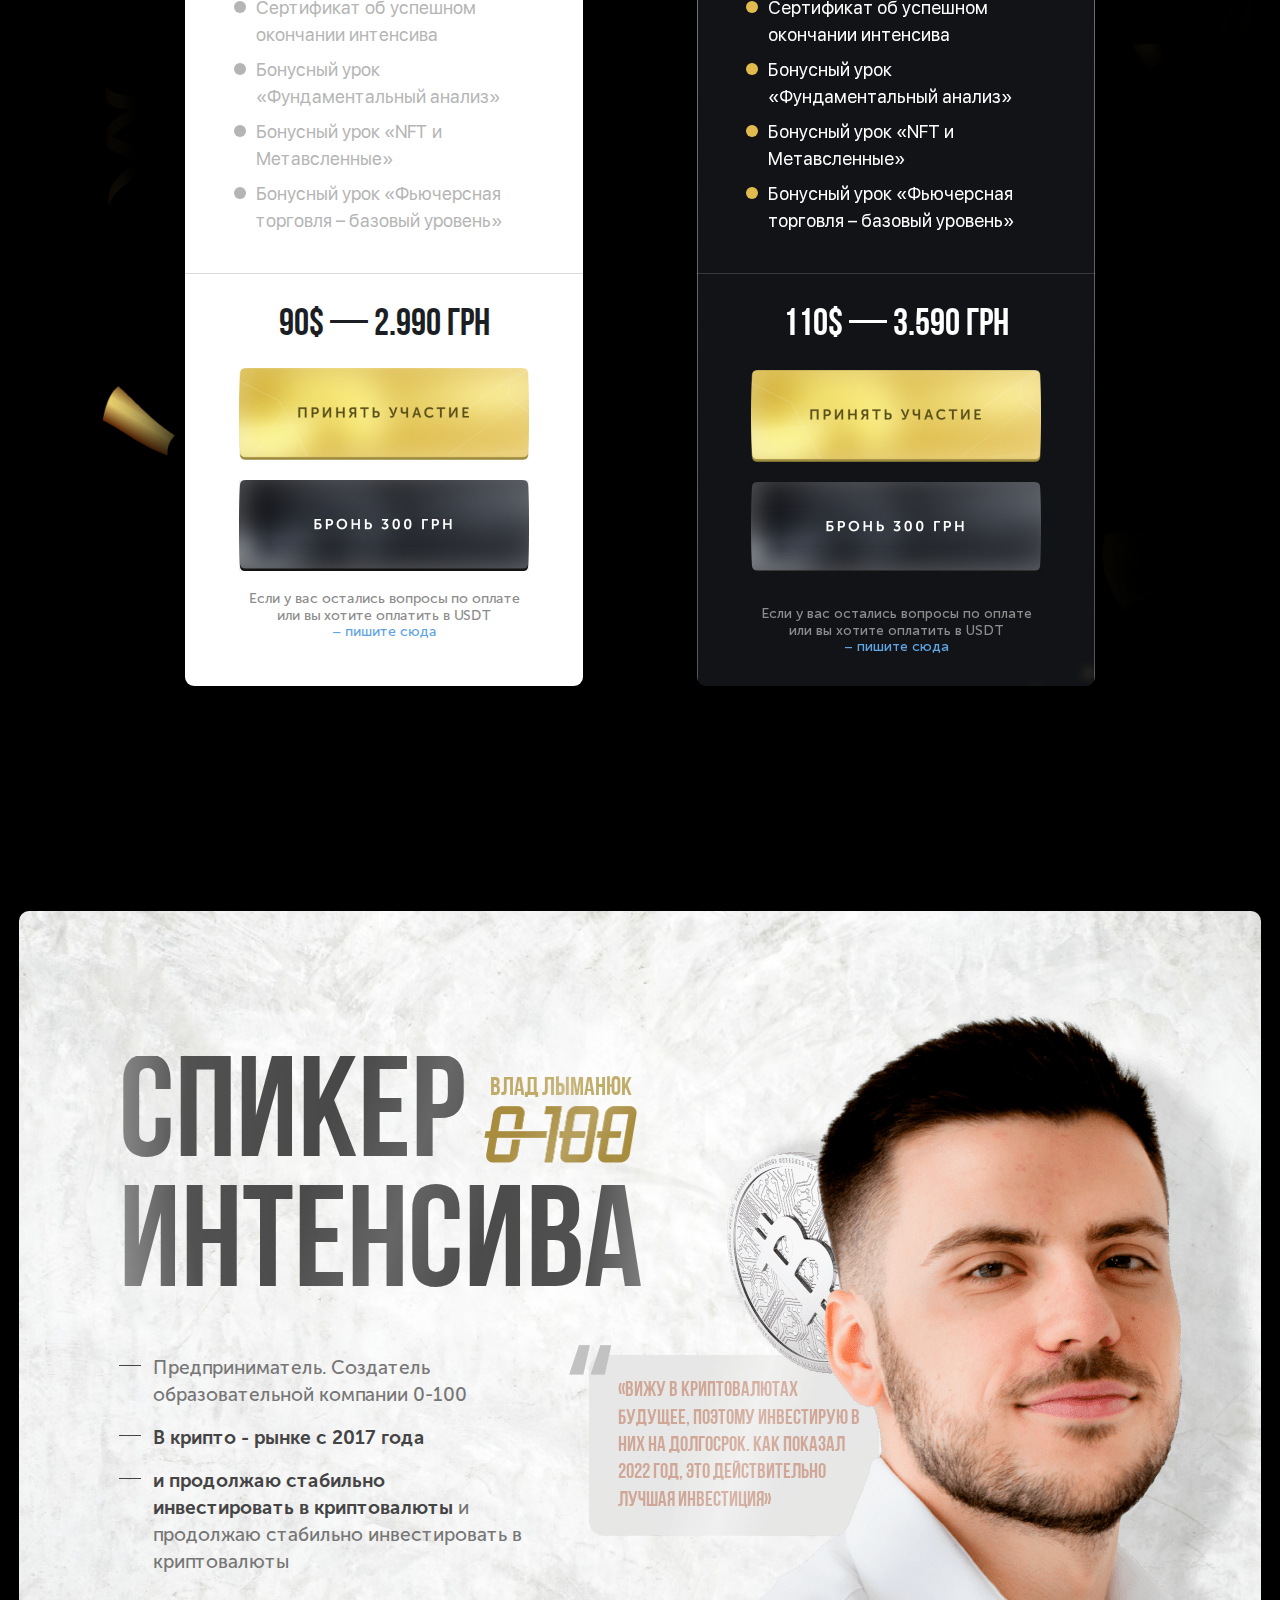
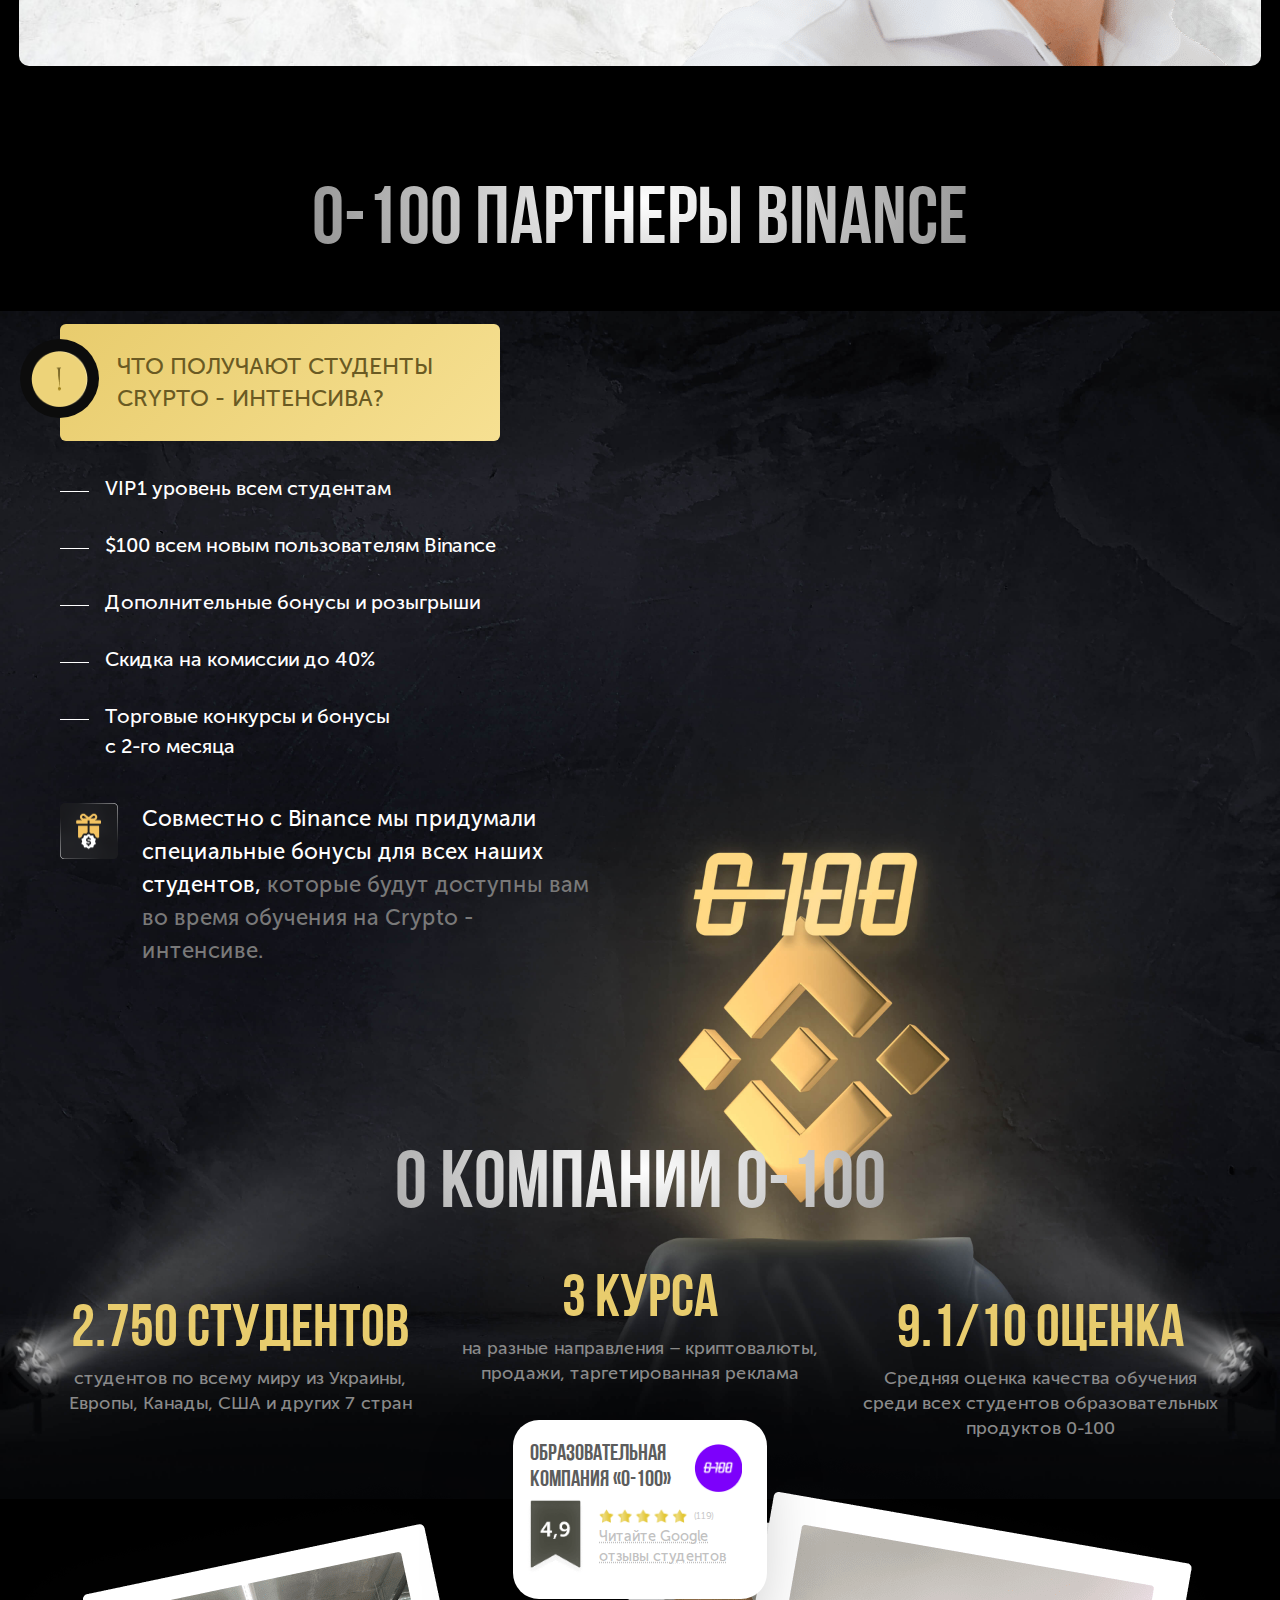
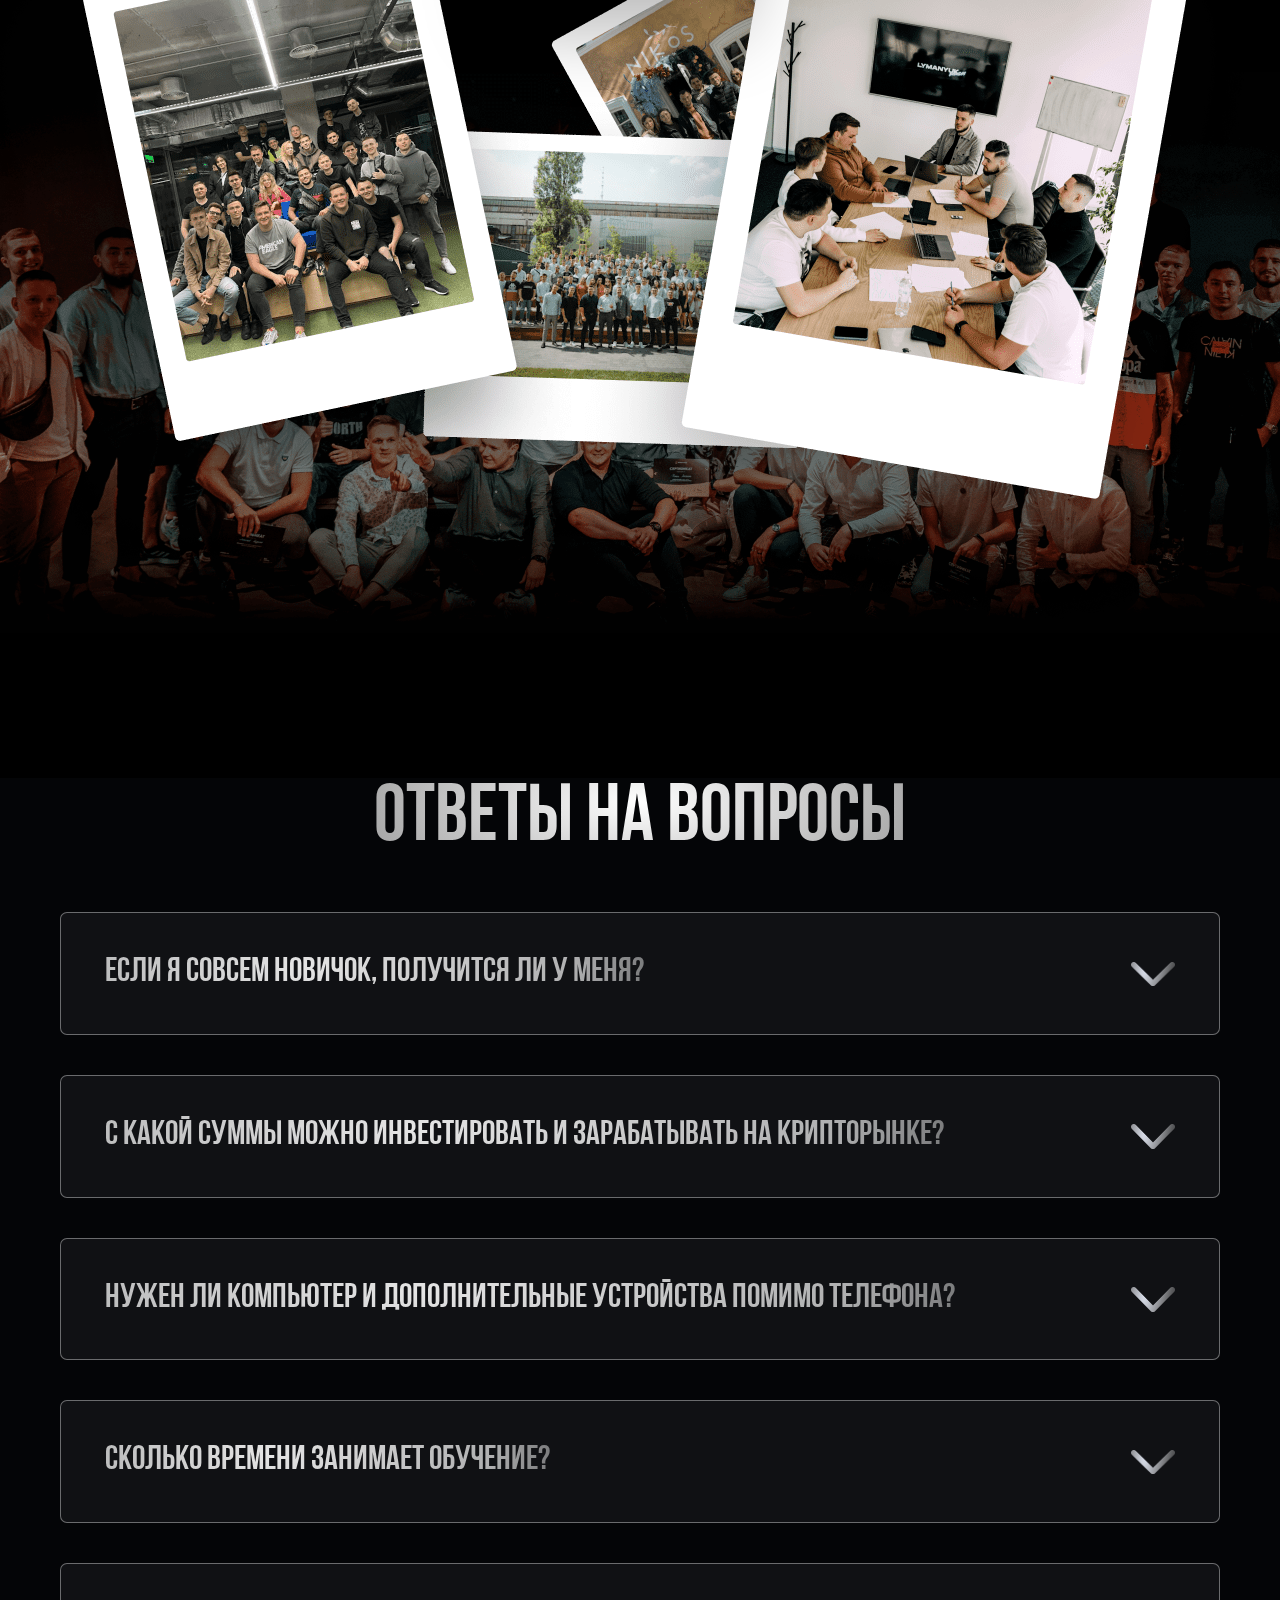
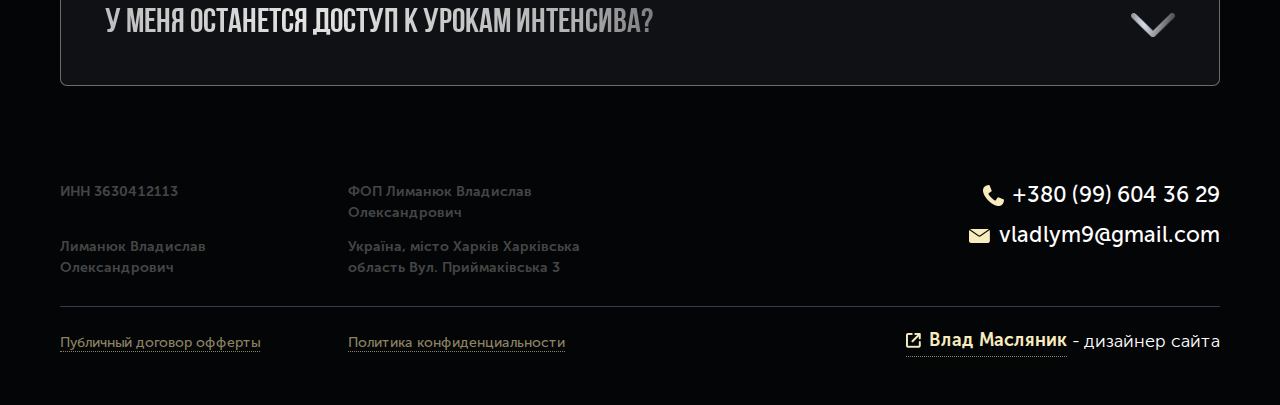
==== commit 8afe74eb: "new changes 14.06" ====
--- a/index.html
+++ b/index.html
@@ -162,7 +162,6 @@
 						<div class="result-item__wrap result-item__wrap_left">
 							<p><img src="images/icon/result-circle.png" alt=""><span class="lang-result-text-1">С полного нуля</span> <span class="lang-result-text-2">разберётесь что такое <br> криптовалюта</span> <span class="lang-result-text-3">и зачем она нужна</span></p>
 							<p><img src="images/icon/result-circle.png" alt=""><span class="lang-result-text-4">Узнаете как заводить и выводить деньги</span></p>
-							<p><img src="images/icon/result-circle.png" alt=""><span class="lang-result-text-8">Узнаете в принципе зачем нужна криптовалюта</span></p>
 							<p><img src="images/icon/result-circle.png" alt=""><span class="lang-result-text-6">Научитесь делать переводы</span> <br> <span class="lang-result-text-7">и хранить свои средства <br> в безопасности</span></p>
 						</div>
 					</div>			
@@ -174,7 +173,6 @@
 						<div class="result-item__wrap result-item__wrap_right">
 							<p><img src="images/icon/result-circle-right.png" alt=""><span class="lang-result-option-1">Сможете начать зарабатывать</span> <br> <span class="lang-result-option-2"> на одном из направлений <br> в криптовалюте</span></p>
 							<p><img src="images/icon/result-circle-right.png" alt=""><span class="lang-result-option-3">Начнёте получать пассивный <br> ежемесячный доход</span> <br> <span class="lang-result-option-7"> от стейкинга до 28% в год</span></p>
-							<p><img src="images/icon/result-circle-right.png" alt=""><span class="lang-result-option-4">Сможете покупать <br> и продавать криптовалюту</span></p>
 							<p><img src="images/icon/result-circle-right.png" alt=""><span class="lang-result-option-5">Найдёте</span> <span class="lang-result-option-6"> возможности для заработка на криптовалюте</span></p>
 						</div>
 					</div>
@@ -1228,94 +1226,96 @@
 			</div>
 		</div> -->
 
-
-		<div class="speaker" id="speaker">
-			<div class="speaker-content">
-				<div class="speaker-title">
-					<h2 class="lang-speaker-title">Спикер <br> интенсива</h2>
-					<div class="speaker-title__descripter">
-						<p class="lang-speaker-name">Влад лыманюк</p>
-						<img src="images/speaker-counter.png" alt="">
-					</div>
-				</div>
-				<img src="images/speaker-person-mob.png" class="speaker-person_mob" alt="">
-				<div class="speaker-info">
-					<ul class="speaker-description">
-						<li class="lang-speaker-option-1">Предприниматель. Создатель <br> образовательной компании 0-100</li>
-						<li><b class="lang-speaker-option-2">В крипто - рынке с 2017 года</b></li>
-						<li><p><b class="lang-speaker-option-3">За 12 месяцев с 0.4 BTC увеличил портфель до 2-х BTC</b><span class="lang-speaker-option-3"> и продолжаю стабильно инвестировать в криптовалюты</span></p></li>
-					</ul>
-					<div class="speaker-quoter">
-						<img src="images/icon/speaker-quote.png" alt="">
-						<p class="lang-speaker-quoter">«Вижу в криптовалютах будущее, поэтому инвестирую в них на долгосрок. Как показал 2022 год, это действительно лучшая инвестиция»</p>
-					</div>
-				</div>
-				<img src="images/speaker-person.png" class="speaker-person speaker-person_pc" alt="">
-			</div>
-		</div>
-
-		<div class="partners-block">
-			<div class="section-frame">
-				<div class="partners-block__wrapper">
-					<div class="partners-block__title lang-partners-title">0-100 партнеры Binance</div>
-					<div class="partners-block__content-block">
-						<div class="partners-block__content-title"><span class="lang-partners-content-title">Что получают студенты <br> Crypto - интенсива?</span></div>
-						<div class="partners-block__content-list">
-							<ul>
-								<li class="lang-partners-option-1">VIP1 уровень всем студентам</li>
-								<li class="lang-partners-option-2">$100 всем новым пользователям Binance</li>
-								<li class="lang-partners-option-3">Дополнительные бонусы и розыгрыши</li>
-								<li class="lang-partners-option-4">Скидка на комиссии до 40%</li>
-								<li class="lang-partners-option-5">Торговые конкурсы и бонусы с 2-го месяца</li>
+		<div class="page-block__wrapper">
+			<div class="speaker-block__wrapper">
+				<div class="speaker" id="speaker">
+					<div class="speaker-content">
+						<div class="speaker-title">
+							<h2 class="lang-speaker-title">Спикер <br> интенсива</h2>
+							<div class="speaker-title__descripter">
+								<p class="lang-speaker-name">Влад лыманюк</p>
+								<img src="images/speaker-counter.png" alt="">
+							</div>
+						</div>
+						<img src="images/speaker-person-mob.png" class="speaker-person_mob" alt="">
+						<div class="speaker-info">
+							<ul class="speaker-description">
+								<li class="lang-speaker-option-1">Предприниматель. Создатель <br> образовательной компании 0-100</li>
+								<li><b class="lang-speaker-option-2">В крипто - рынке с 2017 года</b></li>
+								<li><p><b class="lang-speaker-option-3">За 12 месяцев с 0.4 BTC увеличил портфель до 2-х BTC</b><span class="lang-speaker-option-3"> и продолжаю стабильно инвестировать в криптовалюты</span></p></li>
 							</ul>
-						</div>
-						<div class="partners-block__description-block">
-							<div class="partners-block__description-icon"><img src="images/bonus.png" alt=""></div>
-							<div class="partners-block__description-text">
-								<p><span class="lang-partners-text">Совместно с Binance мы придумали специальные бонусы для всех наших студентов,</span> <span class="lang-partners-text-2">которые будут доступны вам во время обучения на Crypto - интенсиве.</span></p>
-							</div>
-						</div>
-					</div>
-				</div>
-			</div>
-		</div>
-		<div class="company">
-			<img src="images/company-person.png" class="company-bg company-bg_pc" alt="">
-			<img src="images/company-person-mob.png" class="company-bg company-bg_mob" alt="">
-			<div class="section-frame">
-				<h2 class="page-title company-title lang-company-title">О компании 0-100</h2>
-				<div class="company-list">
-					<div class="company-item">
-						<h3 class="lang-company-card-title-1">2.750 студентов</h3>
-						<p class="lang-company-card-text-1">студентов по всему миру из Украины, Европы, Канады, США и других 7 стран</p>
-					</div>
-					<div class="company-item">
-						<h3>3 курса</h3>
-						<p class="lang-company-card-text-2">на разные направления – криптовалюты, продажи, таргетированная реклама</p>
-					</div>
-					<div class="company-item">
-						<h3 class="lang-company-card-title-3">9.1/10 оценка</h3>
-						<p class="lang-company-card-text-3">Средняя оценка качества обучения <br> среди всех студентов образовательных продуктов 0-100</p>
-					</div>
-				</div>
-				<div class="company-rating">
-					<div class="company-rating__title">
-						<h3 class="lang-company-rating-title">Образовательная компания «0-100»</h3>
-						<img src="images/rating-logo.png" alt="">
-					</div>
-					<div class="company-rating__reviews">
-						<img src="images/rating.png" class="company-rating__photo" alt="">
-						<div class="company-rating__content">
-							<div class="company-rating__star">
-								<img src="images/icon/star.png" alt="">
-								<span>(119)</span>
-							</div>
-							<a href="https://goo.gl/maps/4xeqvzcAijZU1xgY7" class="lang-company-rating-more" target="_blank">Читайте Google отзывы студентов</a>
-						</div>
-					</div>
-				</div>
-				<img src="images/company-photo.png" class="company-photo company-bg_pc" alt="">
-				<img src="images/company-photo-mob.png" class="company-photo company-bg_mob" alt="">
+							<div class="speaker-quoter">
+								<img src="images/icon/speaker-quote.png" alt="">
+								<p class="lang-speaker-quoter">«Вижу в криптовалютах будущее, поэтому инвестирую в них на долгосрок. Как показал 2022 год, это действительно лучшая инвестиция»</p>
+							</div>
+						</div>
+						<img src="images/speaker-person.png" class="speaker-person speaker-person_pc" alt="">
+					</div>
+				</div>
+			</div>
+			<div class="partners-block">
+				<div class="section-frame">
+					<div class="partners-block__wrapper">
+						<div class="partners-block__title lang-partners-title">0-100 партнеры Binance</div>
+						<div class="partners-block__content-block">
+							<div class="partners-block__content-title"><span class="lang-partners-content-title">Что получают студенты <br> Crypto - интенсива?</span></div>
+							<div class="partners-block__content-list">
+								<ul>
+									<li class="lang-partners-option-1">VIP1 уровень всем студентам</li>
+									<li class="lang-partners-option-2">$100 всем новым пользователям Binance</li>
+									<li class="lang-partners-option-3">Дополнительные бонусы и розыгрыши</li>
+									<li class="lang-partners-option-4">Скидка на комиссии до 40%</li>
+									<li class="lang-partners-option-5">Торговые конкурсы и бонусы с 2-го месяца</li>
+								</ul>
+							</div>
+							<div class="partners-block__description-block">
+								<div class="partners-block__description-icon"><img src="images/bonus.png" alt=""></div>
+								<div class="partners-block__description-text">
+									<p><span class="lang-partners-text">Совместно с Binance мы придумали специальные бонусы для всех наших студентов,</span> <span class="lang-partners-text-2">которые будут доступны вам во время обучения на Crypto - интенсиве.</span></p>
+								</div>
+							</div>
+						</div>
+					</div>
+				</div>
+			</div>
+			<div class="company">
+				<img src="images/company-person.png" class="company-bg company-bg_pc" alt="">
+				<img src="images/company-person-mob.png" class="company-bg company-bg_mob" alt="">
+				<div class="section-frame">
+					<h2 class="page-title company-title lang-company-title">О компании 0-100</h2>
+					<div class="company-list">
+						<div class="company-item">
+							<h3 class="lang-company-card-title-1">2.750 студентов</h3>
+							<p class="lang-company-card-text-1">студентов по всему миру из Украины, Европы, Канады, США и других 7 стран</p>
+						</div>
+						<div class="company-item">
+							<h3>3 курса</h3>
+							<p class="lang-company-card-text-2">на разные направления – криптовалюты, продажи, таргетированная реклама</p>
+						</div>
+						<div class="company-item">
+							<h3 class="lang-company-card-title-3">9.1/10 оценка</h3>
+							<p class="lang-company-card-text-3">Средняя оценка качества обучения <br> среди всех студентов образовательных продуктов 0-100</p>
+						</div>
+					</div>
+					<div class="company-rating">
+						<div class="company-rating__title">
+							<h3 class="lang-company-rating-title">Образовательная компания «0-100»</h3>
+							<img src="images/rating-logo.png" alt="">
+						</div>
+						<div class="company-rating__reviews">
+							<img src="images/rating.png" class="company-rating__photo" alt="">
+							<div class="company-rating__content">
+								<div class="company-rating__star">
+									<img src="images/icon/star.png" alt="">
+									<span>(119)</span>
+								</div>
+								<a href="https://goo.gl/maps/4xeqvzcAijZU1xgY7" class="lang-company-rating-more" target="_blank">Читайте Google отзывы студентов</a>
+							</div>
+						</div>
+					</div>
+					<img src="images/company-photo.png" class="company-photo company-bg_pc" alt="">
+					<img src="images/company-photo-mob.png" class="company-photo company-bg_mob" alt="">
+				</div>
 			</div>
 		</div>
 		<div class="faq">
--- a/style/main.css
+++ b/style/main.css
@@ -288,7 +288,8 @@
 html, body {
   overflow-x: hidden;
   position: relative;
-  min-height: 100vh; }
+  min-height: 100vh; 
+}
 
 body {
   min-width: 320px;
@@ -461,6 +462,8 @@
   align-items: center;
   width: 100%;
   max-width: 140px;
+  margin-left: auto;
+  margin-right: 40px;
 }
 
 .program-item__pro-block {
@@ -752,7 +755,7 @@
 }
   @media only screen and (max-width: 720px) {
     .footer {
-      margin-top: 64px; } }
+      padding-top: 64px; } }
 
 .footer-content {
   display: -webkit-box;
@@ -998,9 +1001,9 @@
     justify-content: center;
     top: auto;
     left: 50%;
-    margin-left: -160px;
+    margin-left: -150px;
     right: auto;
-    bottom: 124px;
+    bottom: 121px;
   }
   .crypto-title__descripter img {
     width: 200px;
@@ -1044,7 +1047,10 @@
       max-width: 300px;
       font-size: 14px;
       text-align: center;
-      margin: 10px auto 0; } }
+      margin: 0 auto;
+      line-height: 138.02%;
+    } 
+  }
 
 .crypto-btn {
   width: 344px;
@@ -1053,7 +1059,7 @@
     .crypto-btn {
       width: 270px;
       height: 82px;
-      margin: 295px auto 0; } }
+      margin: 269px auto 0; } }
 
 @media screen and (min-width: 1200px) and (max-width: 1439px) {
   .crypto-title__descripter img {
@@ -1134,16 +1140,21 @@
   display: -webkit-flex;
   display: -ms-flexbox;
   display: flex;
-  -webkit-box-align: end;
-  -webkit-align-items: flex-end;
-      -ms-flex-align: end;
-          align-items: flex-end;
   -webkit-box-pack: justify;
   -webkit-justify-content: space-between;
       -ms-flex-pack: justify;
           justify-content: space-between;
   margin-top: 100px; 
 }
+
+.why-item:nth-child(1) {
+  margin-top: 34px;
+}
+
+.why-item:nth-child(3) {
+  margin-top: 34px;
+}
+
   @media only screen and (max-width: 1200px) {
     .why-list {
       width: 320px;
@@ -1154,9 +1165,15 @@
 
   @media only screen and (max-width: 767px) {
     .why-list {
-      width: 280px;
+      width: 320px;
       margin: 63px auto 0;
       display: block; 
+    }
+    .why-item:nth-child(1) {
+      margin-top: 0;
+    }
+    .why-item:nth-child(3) {
+      margin-top: 0;
     }
   }
 
@@ -1196,23 +1213,33 @@
     margin-top: -220px; }
     @media only screen and (max-width: 720px) {
       .why-item:nth-child(2) .why-item__counter-circle {
-        margin-top: -149px; } }
+        margin-top: -131px; } }
   .why-item:nth-child(2) .why-item__title {
     margin-top: 45px; }
   .why-item:nth-child(3) .why-item__counter-main {
     width: 124px; }
     @media only screen and (max-width: 720px) {
       .why-item:nth-child(3) .why-item__counter-main {
-        width: 70px; } }
-  .why-item:nth-child(3) .why-item__counter-circle {
-    margin-top: -170px; }
+        width: 70px; 
+      }
+      .why-item:nth-child(2) .why-item__counter-circle {
+        width: 95px;
+        height: 95px;
+      }
+      .why-item:nth-child(3) .why-item__counter-circle {
+        margin-top: -170px;
+      }
+    }
     @media only screen and (max-width: 720px) {
       .why-item:nth-child(3) .why-item__counter-circle {
-        margin-top: -95px; } }
+        margin-top: -100px;
+
+      } 
+    }
   @media only screen and (max-width: 1200px) {
     .why-item {
       width: 100%;
-      margin-bottom: 75px;
+      margin-bottom: 90px;
       padding-top: 1px; }
       .why-item:last-child {
         margin-bottom: 0; } }
@@ -1221,13 +1248,27 @@
       height: -webkit-fit-content;
       height: -moz-fit-content;
       height: fit-content;
-      padding: 0 27px 28px; } }
+      padding: 0 27px 28px; 
+    }
+    .why-item:nth-child(1) {
+      margin-bottom: 74px;
+    }
+    .why-item:nth-child(2) .why-item__title {
+      margin-top: 30px;
+      font-size: 35px;
+    }
+  }
 
 .why-item__counter {
   margin-top: -50px; }
   @media only screen and (max-width: 720px) {
     .why-item__counter {
-      margin-top: -33px; } }
+      margin-top: -39px; 
+    }
+    .why-item:nth-child(3) .why-item__counter {
+      margin-top: -45px;
+    }
+  }
 
 .why-item__counter-main {
   display: block;
@@ -1261,8 +1302,8 @@
     display: block; }
   @media only screen and (max-width: 720px) {
     .why-item__counter-circle {
-      width: 78px;
-      height: 78px; }
+      width: 80px;
+      height: 80px; }
       .why-item__counter-circle img {
         height: 38px; } }
 
@@ -1342,7 +1383,11 @@
 }
   @media only screen and (max-width: 1200px) {
     .intensive {
-      margin-top: 65px; } }
+      margin-top: 32px;
+      padding-top: 0;
+      padding-bottom: 0;
+    }
+  }
   @media only screen and (max-width: 720px) {
     .intensive {
       padding: 0 11px; } }
@@ -1456,6 +1501,8 @@
     .result-descripter {
       width: 320px;
       padding: 20px 20px 0;
+      margin: 0;
+      margin-top: -136px;
       background: url("../images/bg/result-mob-bg.jpg") center no-repeat;
       -webkit-background-size: cover;
               background-size: cover; }
@@ -1481,7 +1528,7 @@
   @media only screen and (max-width: 1200px) {
     .result-item {
       position: static;
-      margin-bottom: 40px; }
+      margin-bottom: 108px; }
       .result-item:last-child {
         margin-bottom: 0; } }
 
@@ -1517,7 +1564,7 @@
 
 @media only screen and (max-width: 1200px) {
   .result-person {
-    margin-bottom: 40px; } }
+    margin-bottom: 54px; } }
 
 @media only screen and (max-width: 720px) {
   .result-wrap {
@@ -1531,6 +1578,8 @@
   display: block; }
   @media only screen and (max-width: 1200px) {
     .result-person__photo {
+      position: relative;
+      left: -20px;
       width: 100%; } }
 
 .result-item__title_left {
@@ -1664,7 +1713,6 @@
   .result-item__wrap_right {
     text-align: left; }
     .result-item__wrap_right p {
-      margin-top: 18px !important;
       -webkit-transform: none !important;
           -ms-transform: none !important;
               transform: none !important; } }
@@ -1675,7 +1723,7 @@
     position: relative; }
   @media only screen and (max-width: 720px) {
     .courses {
-      margin-top: 75px; } }
+      margin-top: 0; } }
 
 .courses-title {
   display: -webkit-box;
@@ -1941,14 +1989,14 @@
   z-index: 2; }
   @media only screen and (max-width: 767px) {
     .program {
-      margin-top: 90px; } }
+      margin-top: 173px; } }
 
 @media screen and (max-width: 767px) {
   .courses-descripter {
     position: absolute;
     width: 100%;
     max-width: 320px;
-    bottom: -180px;
+    bottom: -259px;
   }
   .courses {
     padding-bottom: 150px;
@@ -2035,7 +2083,7 @@
   position: relative; }
   @media only screen and (max-width: 1200px) {
     .program-item__header {
-      padding: 22px 20px;
+      padding: 19px 20px;
       padding-right: 63px;
       display: block; } }
 
@@ -2067,7 +2115,12 @@
 
 @media screen and (max-width: 767px) {
   .program-item__title {
-    font-size: 20px;
+    font-size: 21px;
+  }
+  .program-item__inner-wrapper {
+    position: absolute;
+    top: -25px;
+    left: 20px;
   }
 }
 
@@ -2200,7 +2253,7 @@
   background-image: url('../images/slider-bg.jpg');
   background-repeat: no-repeat;
   background-size: 100% auto;
-  background-position: center -1400px;
+  background-position: center -1512px;
 }
 
 .reviews-block__wrapper {
@@ -2213,7 +2266,7 @@
   display: block;
   font-size: 81px;
   font-family: 'Bebas', sans-serif;
-  line-height: 1.2;
+  line-height: 1;
   font-weight: 400;
   text-align: center;
   background-color: -webkit-radial-gradient(50% 28.13%, 77.6% 424.99%, #FFFFFF 0%, #656565 54.98%, #FFFFFF 100%);
@@ -2230,7 +2283,6 @@
   display: flex;
   flex-direction: row;
   justify-content: space-between;
-  margin-bottom: 20px;
 }
 
 .reviews-block__card-block {
@@ -2256,6 +2308,10 @@
   line-height: 1.2;
   color: #FCE599;
   margin-right: 12px;
+}
+
+.reviews-block__card-block:nth-child(3) {
+  right: -25px;
 }
 
 .reviews-block__card-title {
@@ -2348,8 +2404,12 @@
   width: 100%;
   height: 100%;
   background-color: rgba(16, 22, 32, 0.9);
-  z-index: 1;
-}
+  z-index: 10;
+}
+
+/*.reviews-block__slide.slick-slide:not(.slick-center) {
+  background-color: rgba(11, 11, 12, 0.8);
+}*/
 
 /*.reviews-block__slide img {
   position: relative;
@@ -2369,7 +2429,7 @@
   top: 50%;
   left: 369px;
   right: auto;
-  margin-top: -40px;
+  margin-top: -142px;
   background: 0;
   border: 0;
   width: 81px;
@@ -2394,7 +2454,7 @@
   top: 50%;
   right: 367px;
   left: auto;
-  margin-top: -40px;
+  margin-top: -142px;
   background: 0;
   border: 0;
   width: 81px;
@@ -2418,21 +2478,22 @@
 .community-block {
   position: relative;
   display: block;
+  margin-top: -84px;
   background-color: #040507;
 }
 
 .community-block::before {
   content: '';
   position: absolute;
-  top: -122px;
+  top: -156px;
   left: 50%;
-  margin-left: -960px;
+  margin-left: -930px;
   width: 1920px;
-  height: 518px;
+  height: 415px;
   background-image: url('../images/stand.png');
-  background-size: 1920px 518px;
+  background-size: 1920px 415px;
   background-repeat: no-repeat;
-  z-index: 1;
+  z-index: 10;
 }
 
 
@@ -2443,6 +2504,15 @@
     display: block;
     margin-right: 0;
   }
+  .community-block::before {
+    left: 0;
+    margin-left: 0;
+    top: -126px;
+    width: 100%;
+    height: 282px;
+    background-size: 100% 282px;
+    background-image: url('../images/stand-mob.png')
+  }
 }
 
 @media screen and (min-width: 1440px) and (max-width: 1919px) {
@@ -2456,10 +2526,10 @@
   display: flex;
   flex-direction: row;
   justify-content: space-between;
-  padding-top: 20px;
+  padding-top: 30px;
   padding-left: 44px;
   padding-right: 41px;
-  padding-bottom: 32px;
+  padding-bottom: 40px;
   width: 100%;
   max-width: 1027px;
   margin: 0 auto;
@@ -2572,7 +2642,7 @@
 .tariffs-block {
   position: relative;
   display: block;
-  padding-top: 185px;
+  padding-top: 165px;
 }
 
 .tariffs-block::after {
@@ -2584,8 +2654,8 @@
   height: 2315px;
   background-image: url('../images/bg/tariff-bg.png');
   background-repeat: no-repeat;
-  background-size: 100% auto;
-  background-position: center -700px;
+  background-size: 1920px 2920px;
+  background-position: center -623px;
   z-index: -1;
 }
 
@@ -2594,14 +2664,33 @@
     max-width: 300px;
     height: 650px;
   }
+  .reviews-block__slide.slick-slide {
+    max-width: 290px;
+    margin-right: 79px;
+    height: 606px;
+  }
+  .partners-block__content-list ul {
+    font-size: 18px;
+  }
+  .partners-block__description-text {
+    font-size: 18px;
+  }
+  .partners-block__description-text {
+    max-width: 370px;
+  }
 }
 
 @media screen and (min-width: 1440px) and (max-width: 1919px) {
   .tariffs-block::after {
-    background-position: center -425px;
-  }
-}
-
+    background-position: center -500px;
+  }
+}
+
+.tariffs-block {
+  position: relative;
+  display: block;
+  z-index: 10;
+}
 .tariffs-block__wrapper {
   position: relative;
   display: block;
@@ -2655,15 +2744,15 @@
   line-height: 1.2;
   text-transform: uppercase;
   color: #1B1E23;
-  margin-bottom: 30px;
+  margin-bottom: 20px;
 }
 
 .tariffs-block__card-list {
   position: relative;
   display: block;
-  padding-left: 20px;
+  padding-left: 31px;
   padding-bottom: 40px;
-  margin-bottom: 37px;
+  margin-bottom: 29px;
 }
 
 .tariffs-block__card-block.basic .tariffs-block__card-list::after {
@@ -2730,7 +2819,7 @@
 }
 
 .tariffs-block__card-list ul li:not(:last-child) {
-  margin-bottom: 10px;
+  margin-bottom: 8px;
 }
 
 .tariffs-block__card-block.pro {
@@ -2753,6 +2842,14 @@
 .tarrifs-block__card-wrapper {
   display: block;
   margin-bottom: 20px;
+}
+
+.tariffs-block__card-block.pro .tarrifs-block__card-price {
+  margin-bottom: 22px;
+}
+
+.tariffs-block__card-block.pro .tarrifs-block__card-wrapper {
+  margin-bottom: 33px;
 }
 
 .btn--buy {
@@ -2855,30 +2952,23 @@
   background-image: url('../images/crown.svg');
 }
 
+.page-block__wrapper {
+  position: relative;
+  display: block;
+  background-image: url('../images/bg/company-main-bg.jpg');
+  background-repeat: no-repeat;
+  background-size: 100% auto;
+  background-position: center 223px;
+  z-index: 1;
+}
+
 .partners-block {
   position: relative;
   display: block;
-  padding-top: 118px;
-  padding-bottom: 370px;
-  background-image: url('../images/bg/company-main-bg.jpg');
-  background-repeat: no-repeat;
-  background-size: 100% auto;
-  background-position: center -450px;
-  background-color: #040507;
-}
-
-@media screen and (min-width: 1200px) and (max-width: 1439px) {
-  .partners-block {
-    background-position: center -200px;
-    padding-bottom: 130px;
-  }
-}
-
-@media screen and (min-width: 1440px) and (max-width: 1919px) {
-  .partners-block {
-    background-position: center -330px;
-    padding-bottom: 130px;
-  }
+  padding-top: 108px;
+  padding-bottom: 178px;
+  z-index: 10;
+/*  background-color: #040507;*/
 }
 
 .partners-block__title {
@@ -2895,7 +2985,7 @@
   -webkit-text-fill-color: transparent;
   background-clip: text;
   text-fill-color: transparent;
-  margin-bottom: 64px;
+  margin-bottom: 52px;
 }
 
 .partners-block__content-title {
@@ -2903,18 +2993,18 @@
   display: block;
   width: 100%;
   max-width: 440px;
-  padding-top: 27px;
+  padding-top: 26px;
   padding-left: 57px;
   padding-bottom: 27px;
   font-family: 'MuseoSans', sans-serif;
   font-size: 23px;
   font-weight: 500;
-  line-height: 1.2;
+  line-height: 1.4;
   color: #6A5A23;
   border-radius: 6px;
   text-transform: uppercase;
   background: linear-gradient(135deg, #e8cc6d, #f6e092);
-  margin-bottom: 40px;
+  margin-bottom: 32px;
 }
 
 .partners-block__content-title::before {
@@ -2935,7 +3025,7 @@
 .partners-block__content-list {
   position: relative;
   display: block;
-  margin-bottom: 50px;
+  margin-bottom: 41px;
 }
 
 .partners-block__content-list ul {
@@ -3003,6 +3093,43 @@
   min-height: 632px;
 }
 
+@media screen and (min-width: 1200px) and (max-width: 1439px) {
+  .page-block__wrapper {
+    background-position: center 1000px;
+  }
+  .partners-block__content-list ul {
+    font-size: 20px;
+  }
+  .reviews-block {
+    background-position: center -815px;
+  }
+  .courses__inner-wrapper {
+    margin-right: 60px;
+  }
+  .courses-photo {
+    left: -170px;
+  }
+  .courses-wrap {
+    justify-content: flex-start;
+  }
+  .intensive {
+    padding-bottom: 0;
+  }
+}
+
+@media screen and (min-width: 1440px) and (max-width: 1919px) {
+  .page-block__wrapper {
+    background-position: center 420px;
+  }
+  .partners-block__content-list ul {
+    font-size: 22px;
+  }
+  .partners-block__description-text {
+    font-size: 20px;
+    max-width: 410px;
+  }
+}
+
 .slick-list {
   overflow: visible!important;
 }
@@ -3113,10 +3240,25 @@
 
 @media screen and (min-width: 320px) and (max-width: 374px) {
   .courses-photo {
-    top: -100px;
+    top: -149px;
   }
   .courses-list {
-    margin-top: 300px;
+    margin-top: 223px;
+  }
+  .courses-item:nth-child(1) {
+    margin-bottom: 53px;
+  }
+  .courses-item:nth-child(2) {
+    margin-bottom: 46px;
+  }
+  .courses-item:nth-child(3) {
+    margin-bottom: 41px;
+  }
+  .courses-item:nth-child(4) {
+    margin-bottom: 32px;
+  }
+  .courses-item:nth-child(5) {
+    margin-bottom: 59px;
   }
 }
 
@@ -3318,13 +3460,21 @@
   .tarrifs-block__card-wrapper .btn {
     max-width: 234px;
   }
-  .partners-block {
+/*  .page-block__wrapper {
     background-image: url('../images/bg/company-bg.jpg');
     background-repeat: no-repeat;
     background-size: 100% auto;
     background-position: center -100px;
+  }*/
+  .page-block__wrapper {
+    background-image: url('../images/bg/company-bg.jpg');
+    background-repeat: no-repeat;
+    background-size: 100% auto;
+    background-position: center 950px;
+  }
+  .partners-block {
     padding-top: 70px;
-    padding-bottom: 900px;
+    padding-bottom: 700px;
   }
   .partners-block__title {
     font-size: 50px;
@@ -3334,6 +3484,8 @@
     max-width: 310px;
     font-size: 16px;
     margin-bottom: 35px;
+    padding-top: 16px;
+    padding-bottom: 17px;
   }
   .partners-block__content-title::before {
     width: 55px;
@@ -3360,14 +3512,17 @@
   .reviews-block__slider-block {
     min-height: 388px;
   }
-  .community-block::before {
-    top: -125px;
-    left: -20px;
-    width: 375px;
-    background-size: 100% auto;
+/*  .reviews-block::after {
+    content: '';
+    position: absolute;
+    top: 0;
+    left: 0;
+    width: 360px;
+    height: 282px;
+    background-size: 360px 282px;
     background-image: url('../images/stand-mob.png');
     z-index: 1;
-  }
+  }*/
   .community-block::after {
     content: '';
     position: absolute;
@@ -3509,7 +3664,31 @@
     left: -50%;
     margin-left: 50px;
     width: 1440px;
-    background-size: 1440px 518px;
+    background-size: 1440px 348px;
+  }
+  .page-block__wrapper {
+    background-position: center 1253px;
+  }
+  .partners-block__content-title {
+    font-size: 16px;
+  }
+  .partners-block__content-title {
+    max-width: 340px;
+  }
+  .partners-block__content-list ul {
+    font-size: 16px;
+  }
+  .partners-block__description-text {
+    max-width: 300px;
+  }
+  .partners-block__description-icon {
+    margin-right: 15px;
+  }
+  .company-item h3 {
+    font-size: 40px;
+  }
+  .company-item p {
+    font-size: 16px;
   }
   .reviews-block__slide {
     max-width: 250px;
@@ -3521,6 +3700,7 @@
     margin-left: -30px;
   }
   .reviews-block__metrics-block {
+    margin-bottom: 45px;
     padding-left: 30px;
     padding-right: 30px;
   }
@@ -3621,9 +3801,6 @@
     line-height: 139.02%;
     margin-top: 12px;
     color: #84744A;
-  }
-  .program-item__result-text-secret {
-    filter: blur(5px);
   }
   @media only screen and (max-width: 1200px) {
     .program-item__result {
@@ -4164,6 +4341,7 @@
 .speaker {
   width: 1695px;
   max-width: 97%;
+  z-index: 10;
   padding: 145px 265px 90px;
   -webkit-box-sizing: border-box;
           box-sizing: border-box;
@@ -4172,7 +4350,7 @@
           background-size: cover;
   -webkit-border-radius: 10px;
           border-radius: 10px;
-  margin: 145px auto 0;
+  margin: 225px auto 0;
   background-color: #040507;
   overflow: hidden; }
   @media only screen and (max-width: 1500px) {
@@ -4189,7 +4367,26 @@
       width: 100%;
       -webkit-border-radius: 0;
               border-radius: 0;
-      margin-top: 90px; } }
+      margin-top: 0; } }
+
+.speaker-block__wrapper {
+  position: relative;
+  display: block;
+  z-index: 1;
+}
+
+.speaker-block__wrapper::before {
+  content: '';
+  position: absolute;
+  top: -1000px;
+  left: 0;
+  width: 1920px;
+  height: 1958px;
+  background-image: url('../images/speaker-bg.png');
+  background-repeat: no-repeat;
+  background-size: 1920px 1958px;
+  z-index: -1;
+}
 
 .speaker-content {
   width: -webkit-fit-content;
@@ -4376,13 +4573,7 @@
 .company {
   margin-top: 0;
   position: relative;
-  background-color: #040507;
-}
-  @media only screen and (max-width: 720px) {
-    .company {
-      margin-top: -200px; 
-    } 
-  }
+}
 
 .company-bg {
   width: 100%;
@@ -4414,7 +4605,7 @@
           justify-content: center;
   position: relative;
   z-index: 2;
-  margin-top: 55px; }
+  margin-top: 43px; }
   @media only screen and (max-width: 720px) {
     .company-list {
       margin-top: 30px;
@@ -4599,7 +4790,7 @@
       margin-top: -79px; } }
 
 .faq {
-  margin-top: 100px; 
+  margin-top: 145px; 
   background-color: #040507;
 }
   @media only screen and (max-width: 720px) {
@@ -4650,7 +4841,7 @@
 
 @media only screen and (max-width: 720px) {
   .program-title {
-    font-size: 49px; } }
+    font-size: 40px; } }
 
 @media only screen and (max-width: 720px) {
   .rate-book_pc {
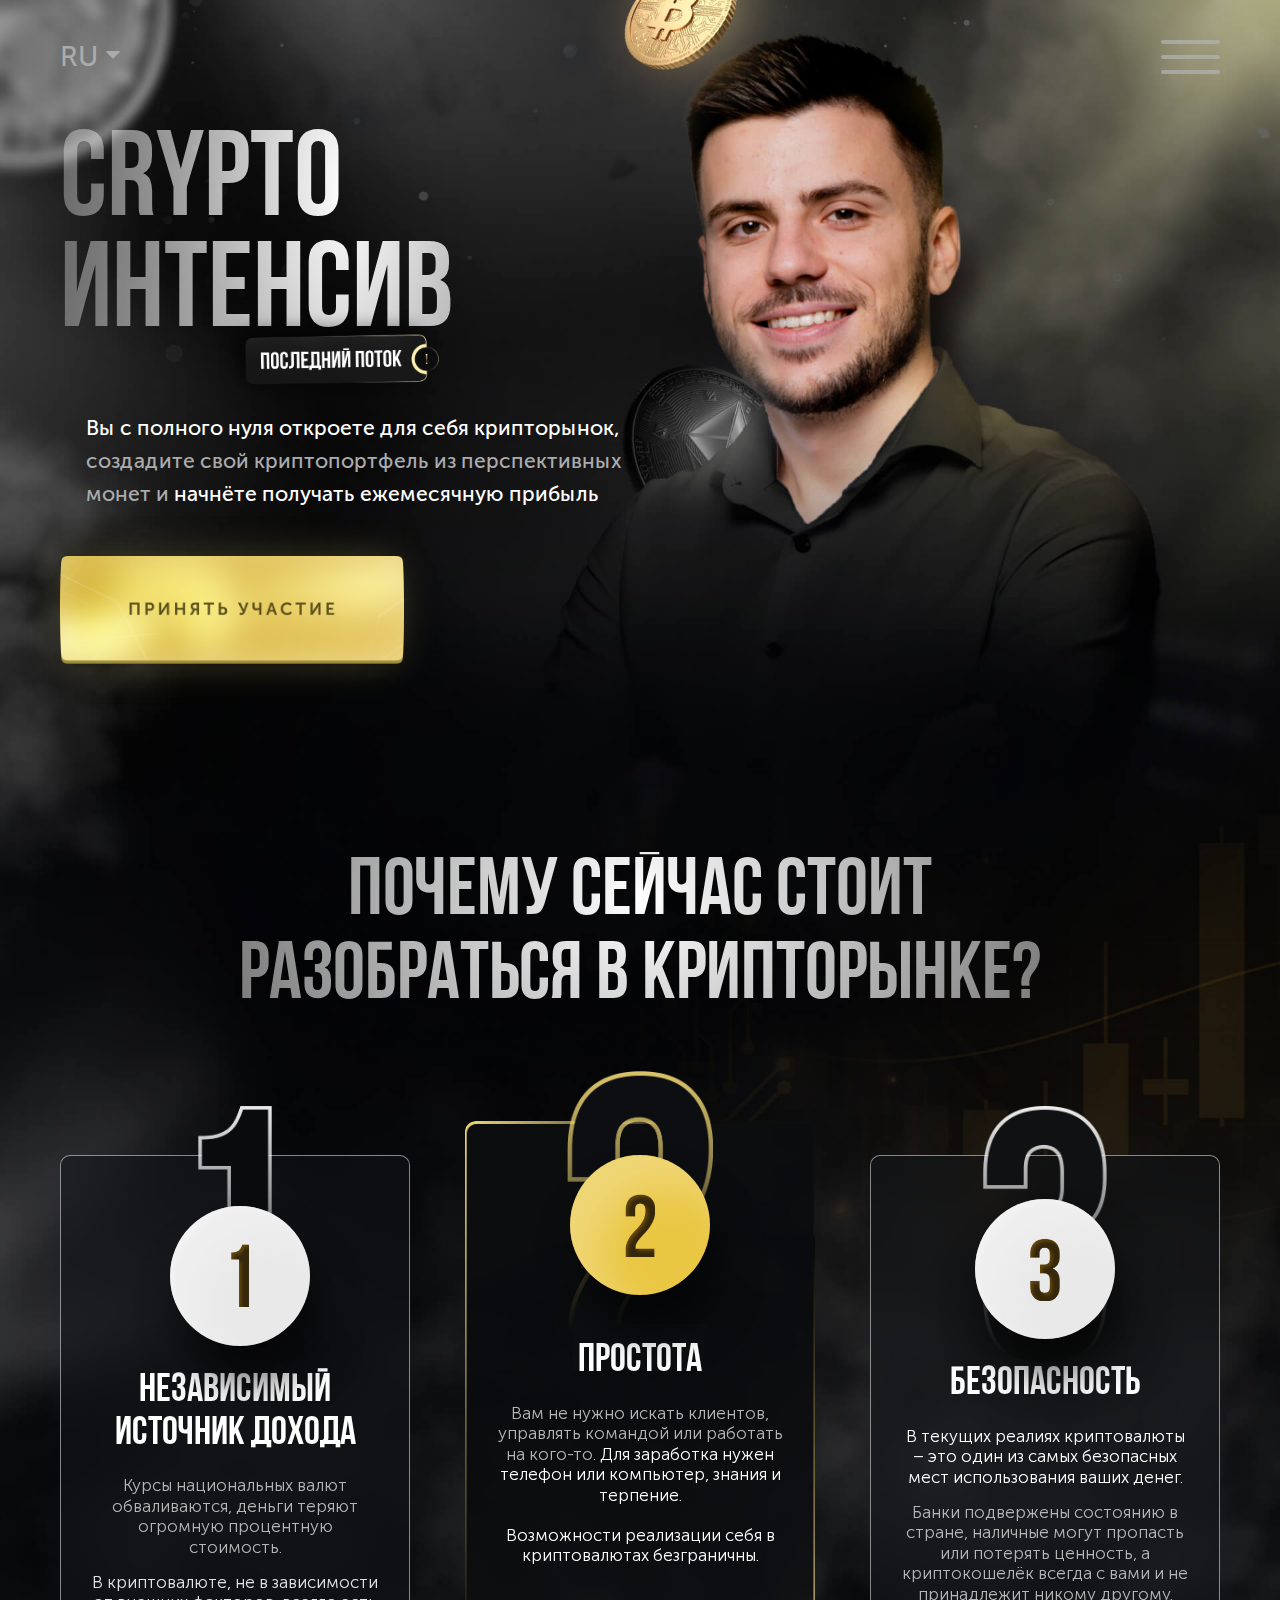
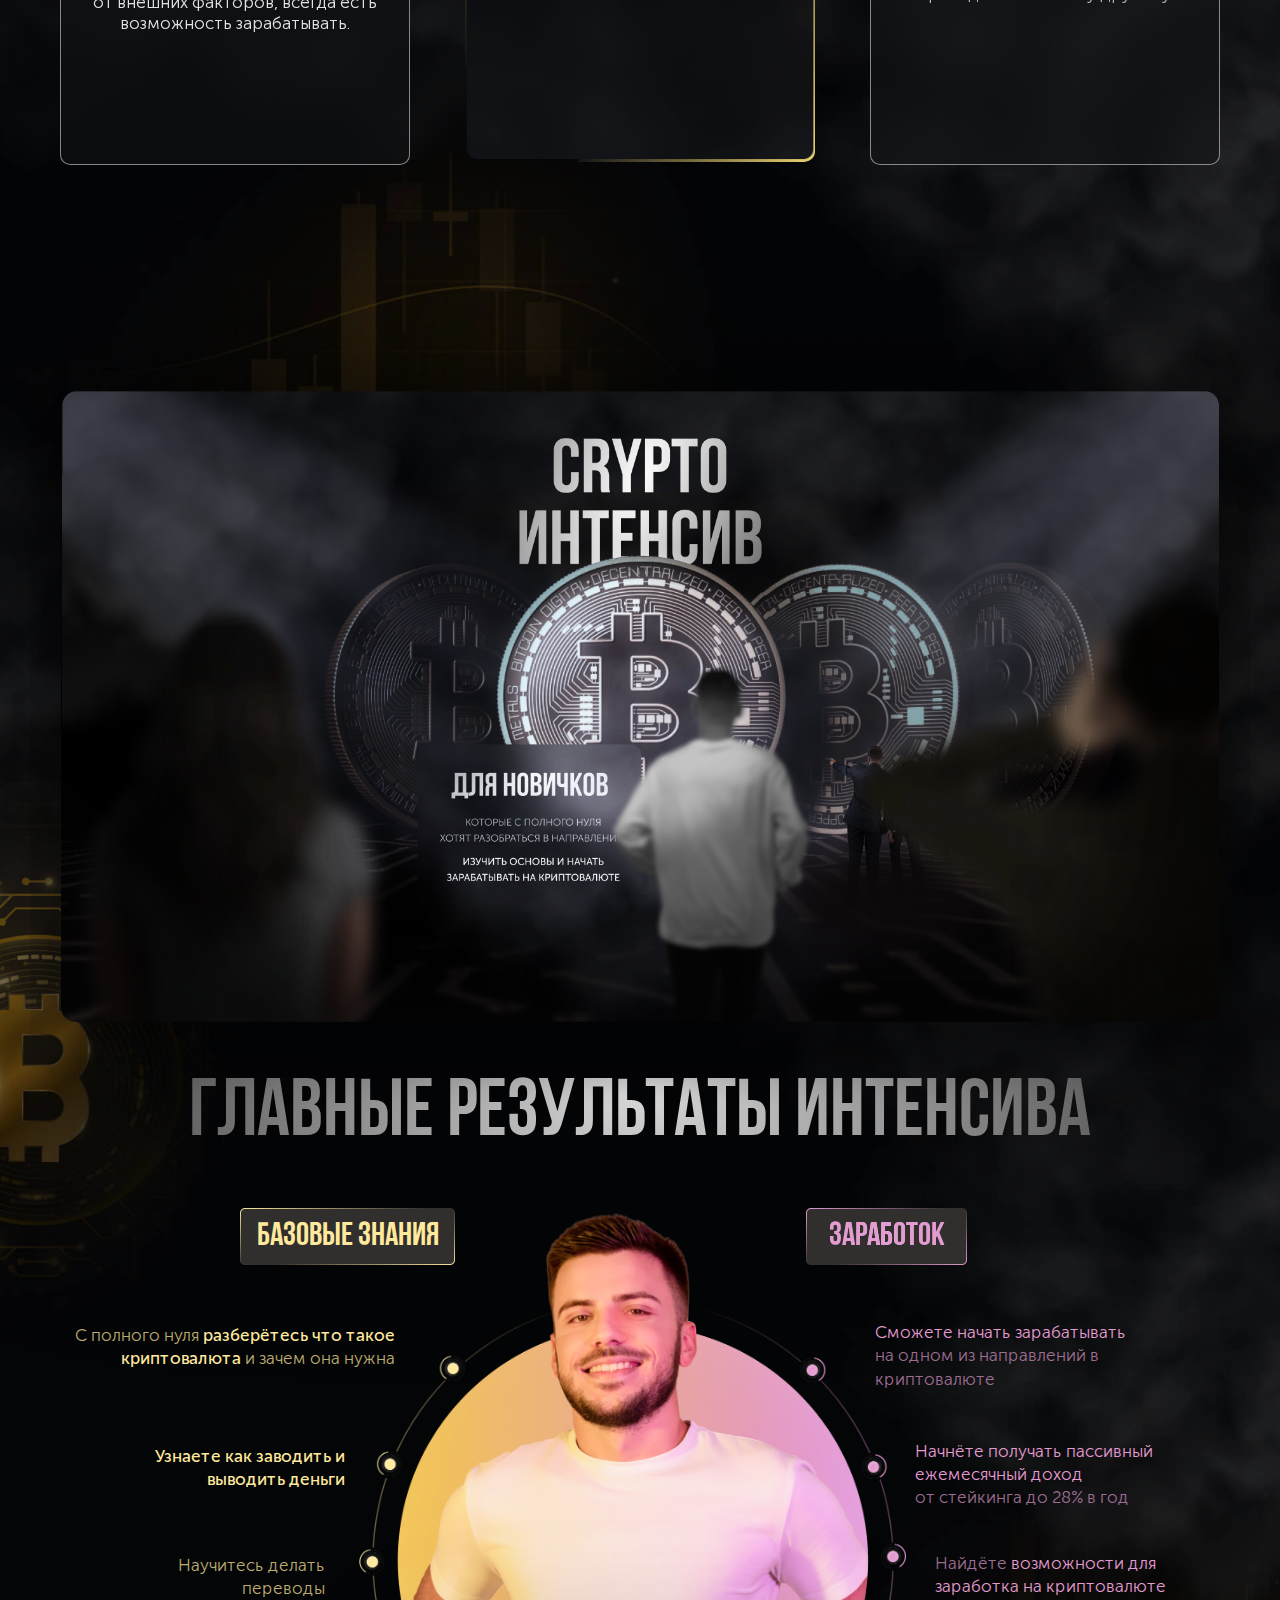
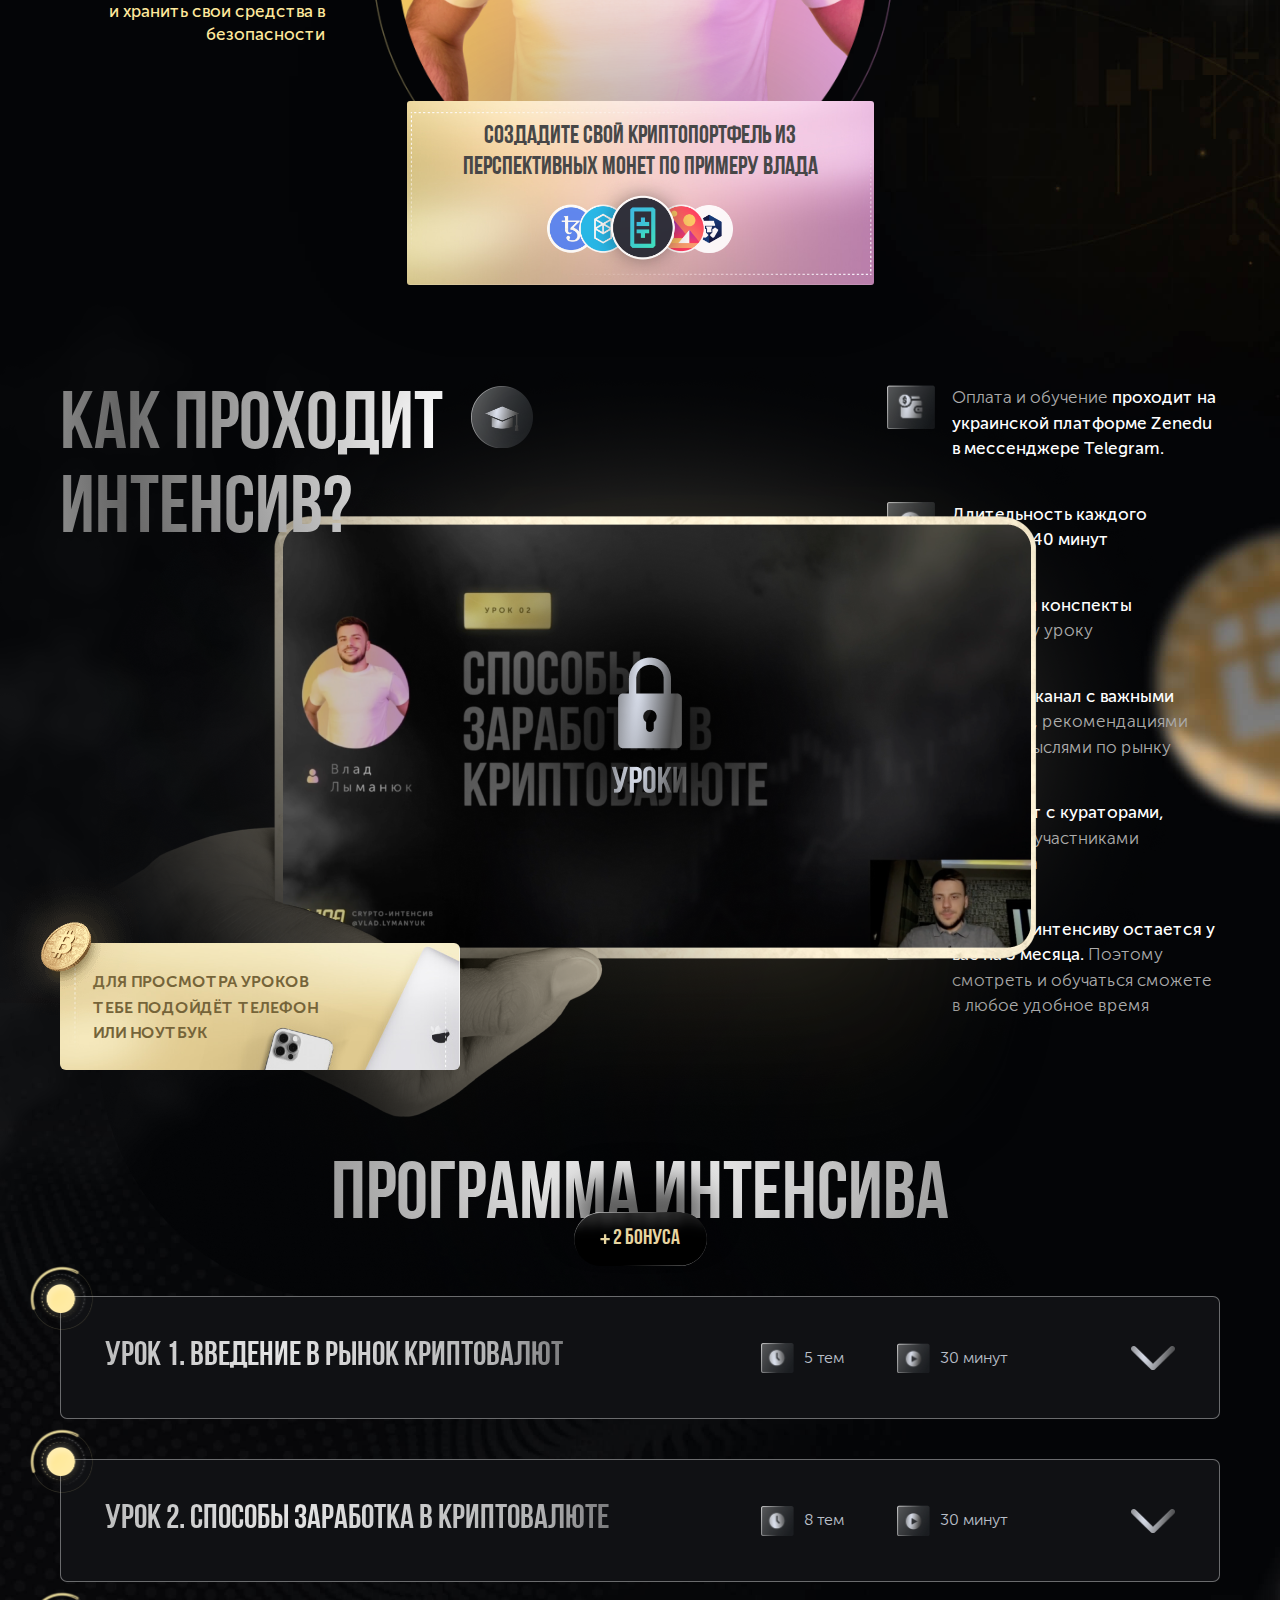
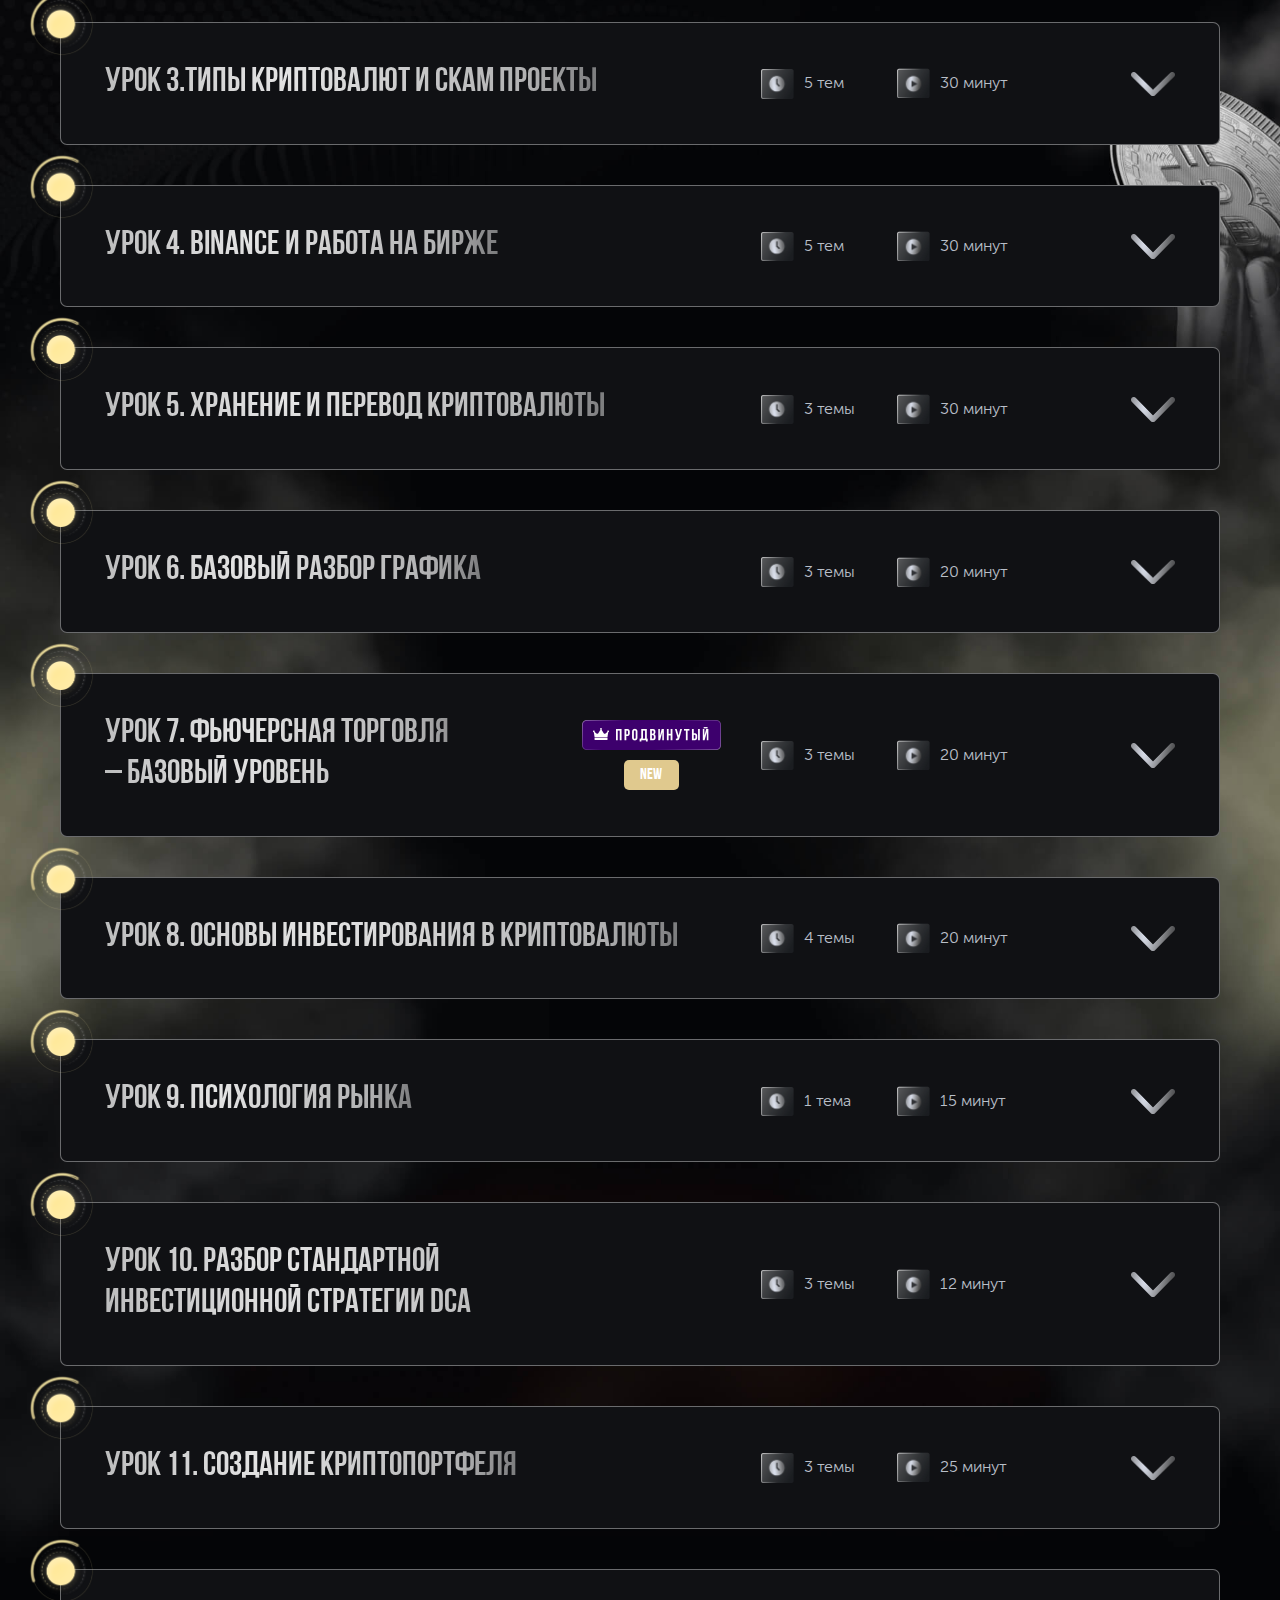
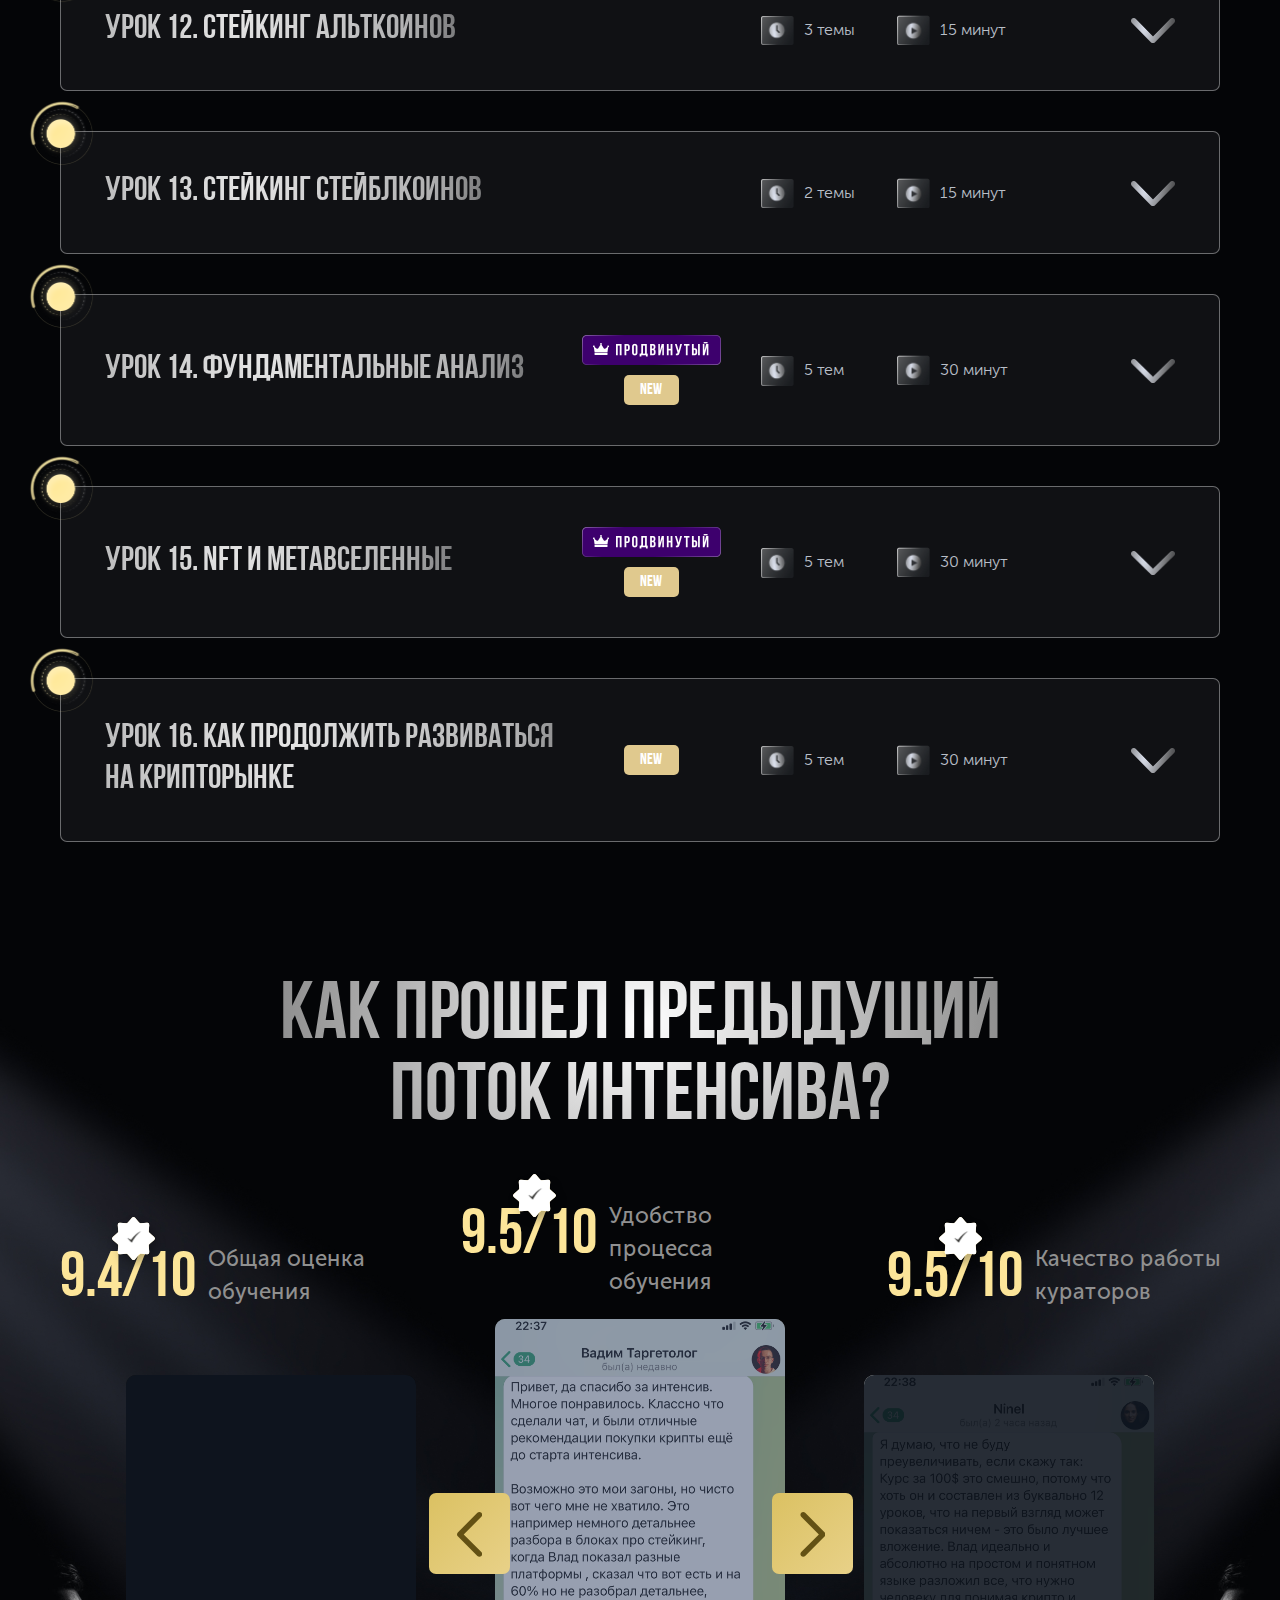
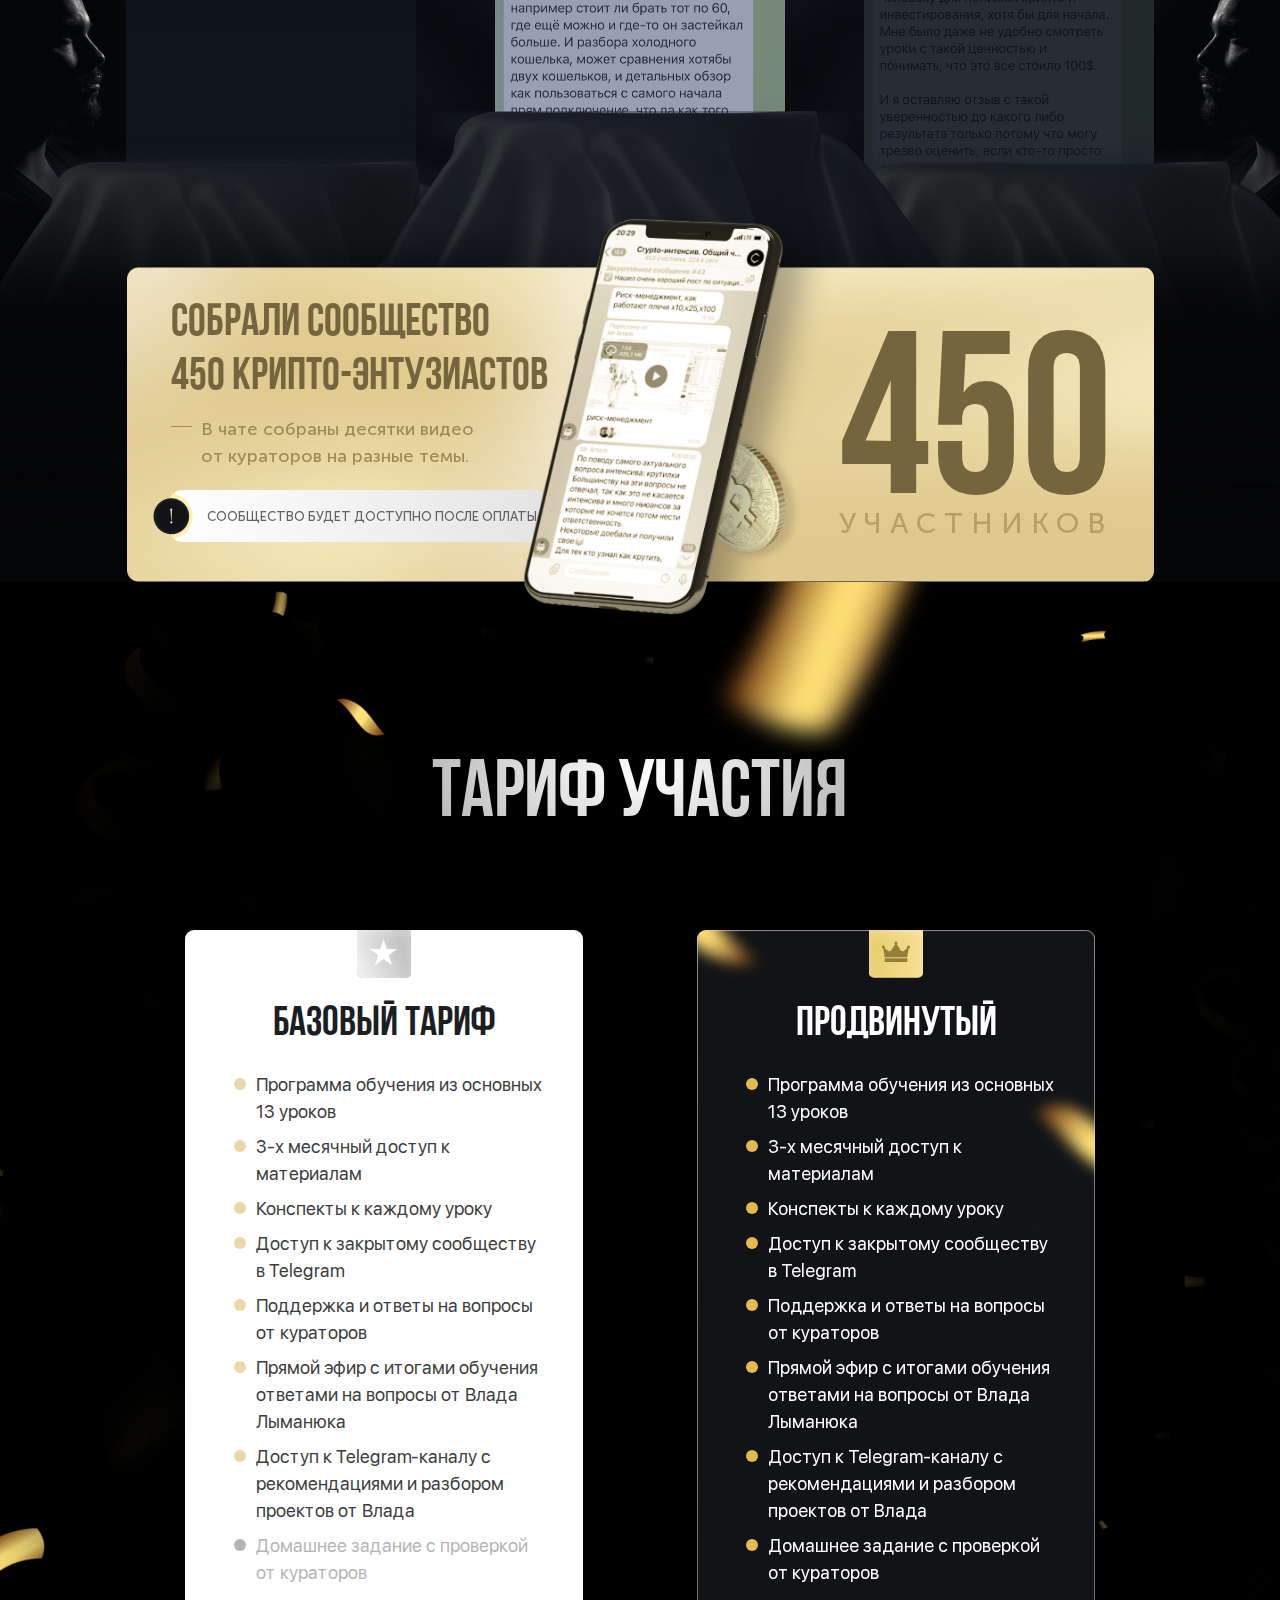
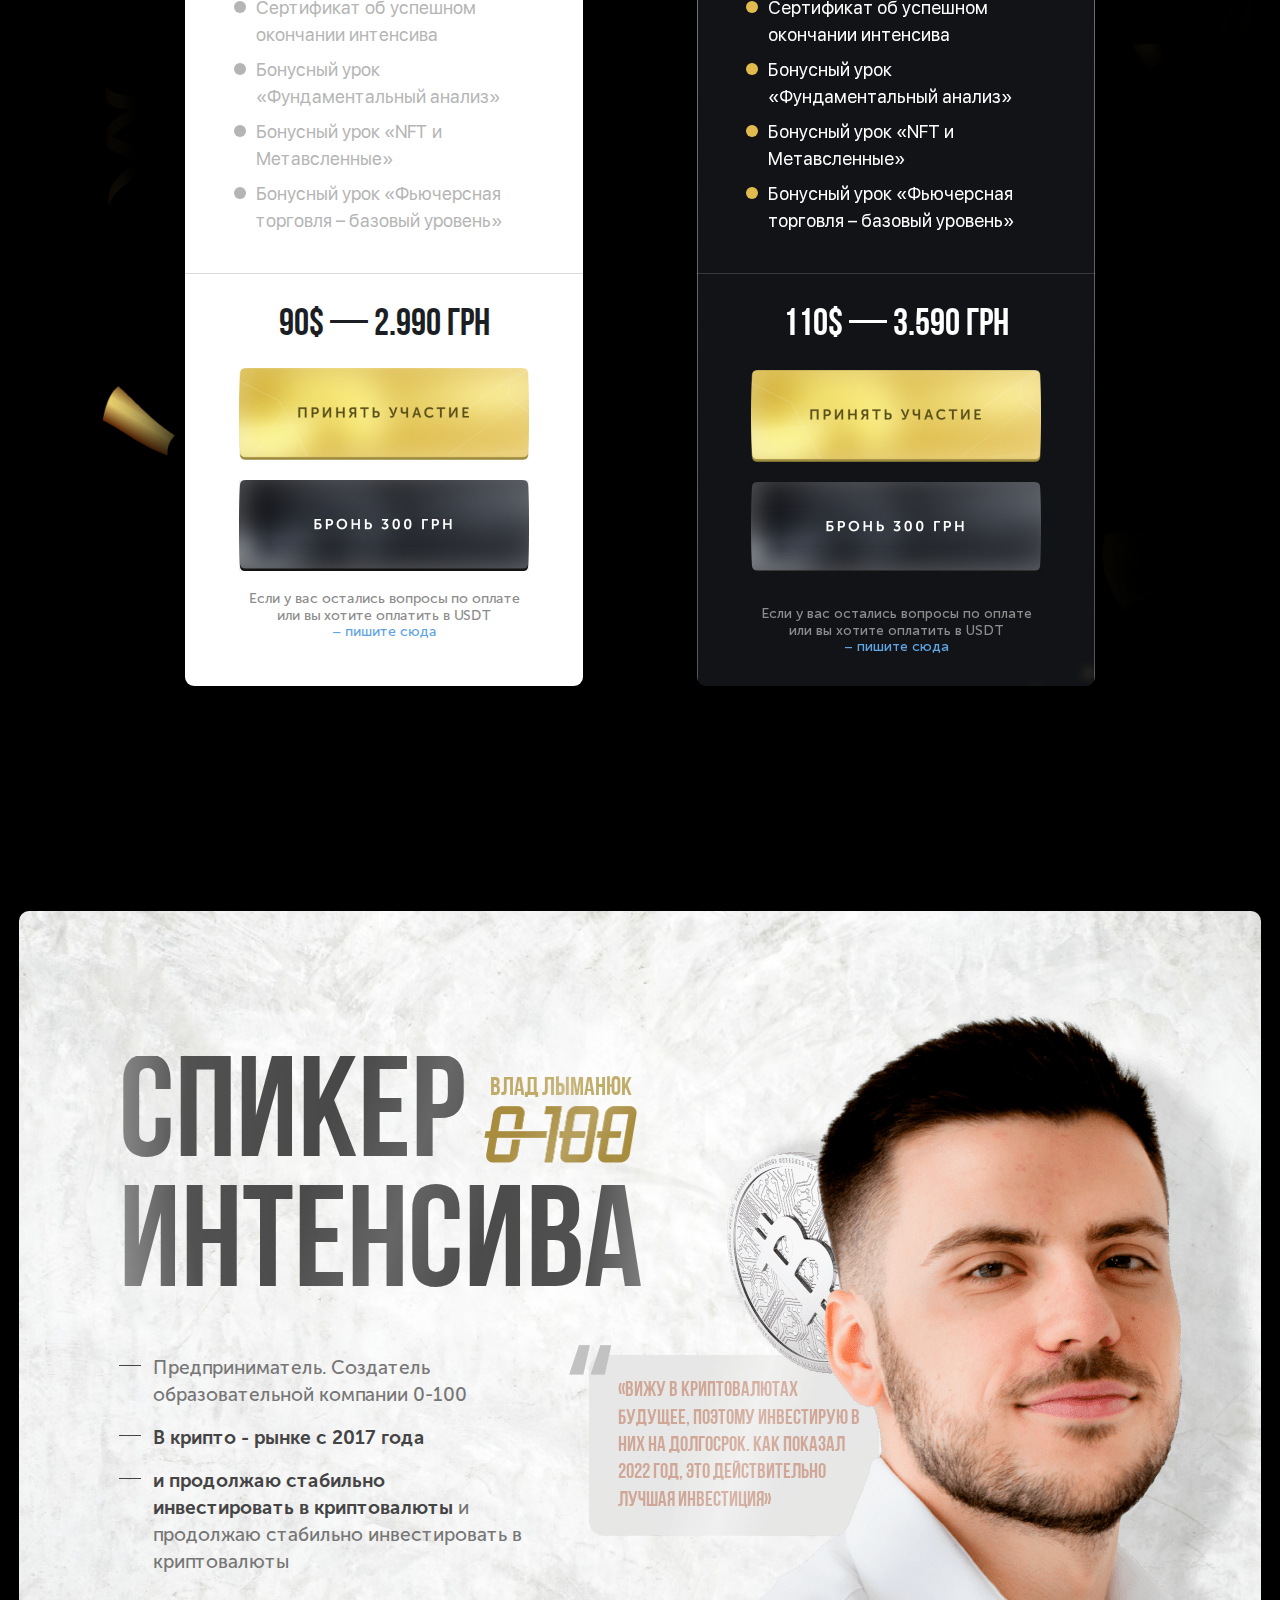
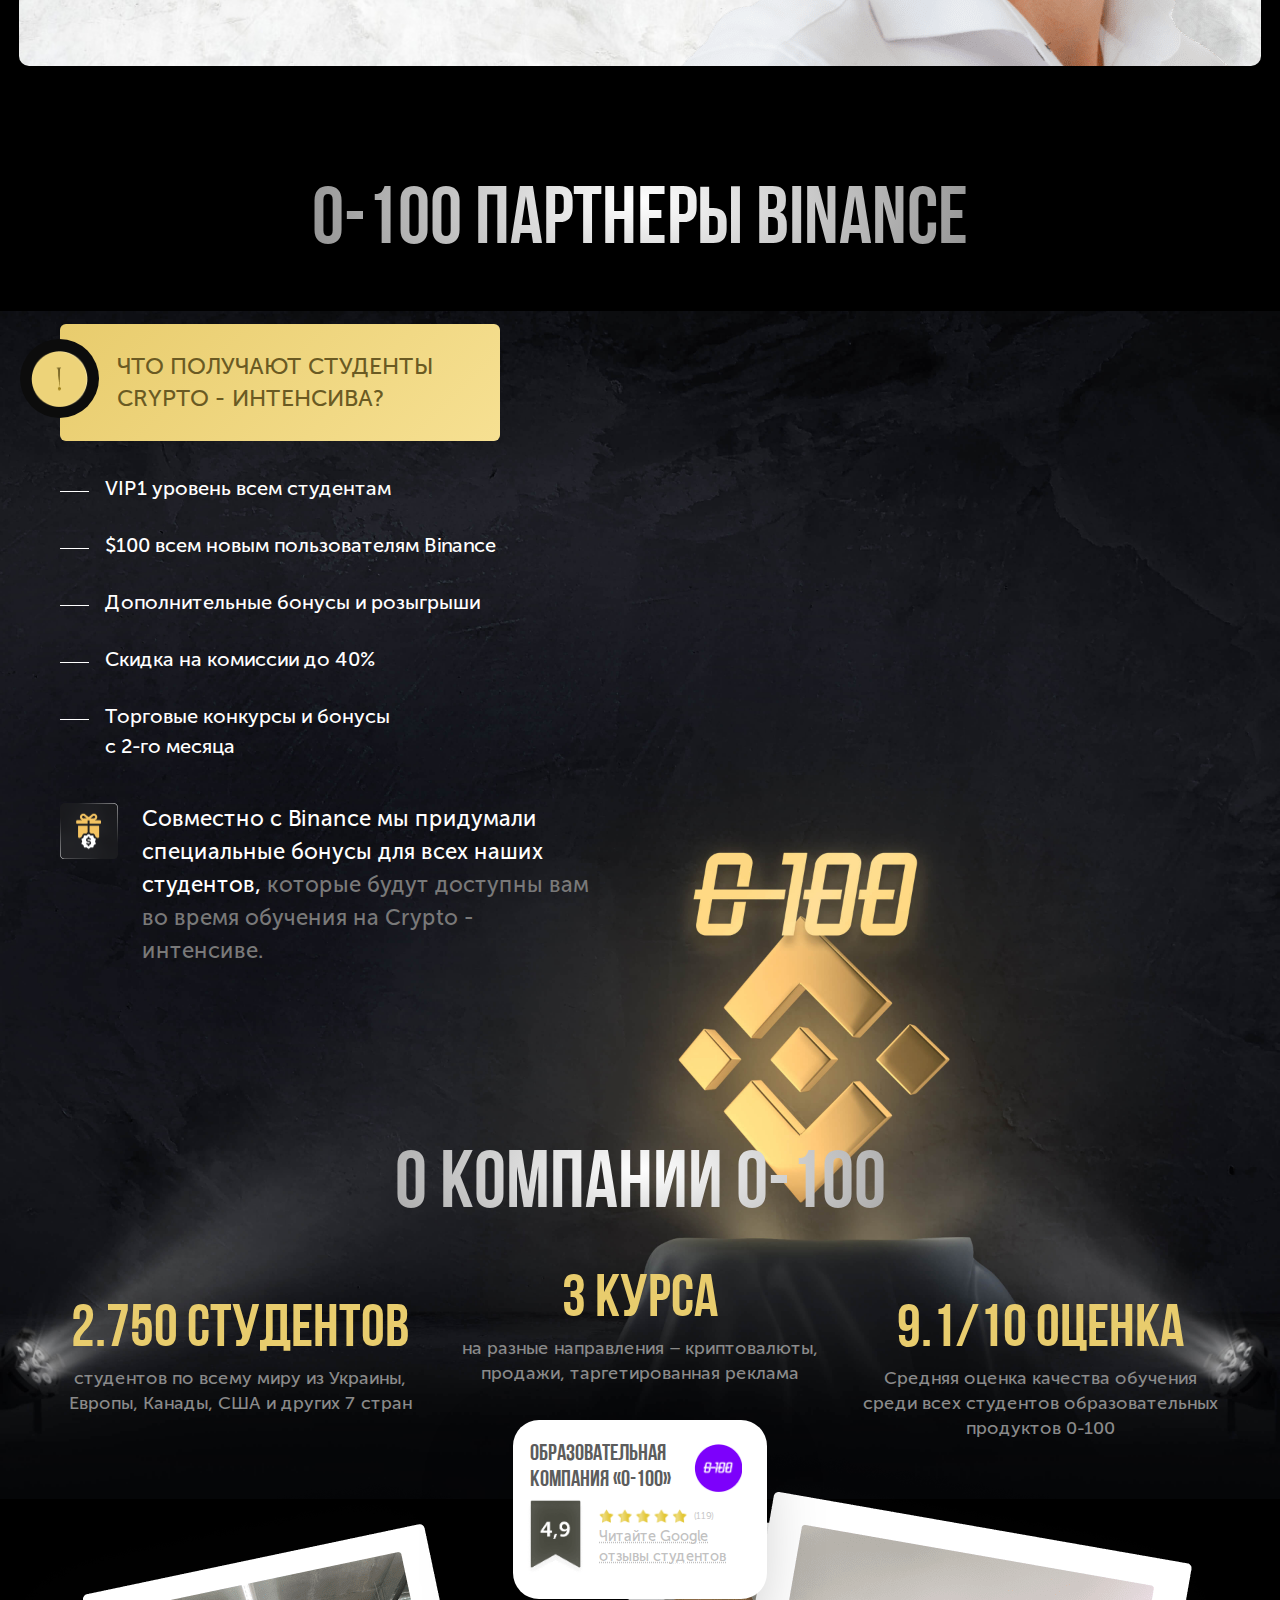
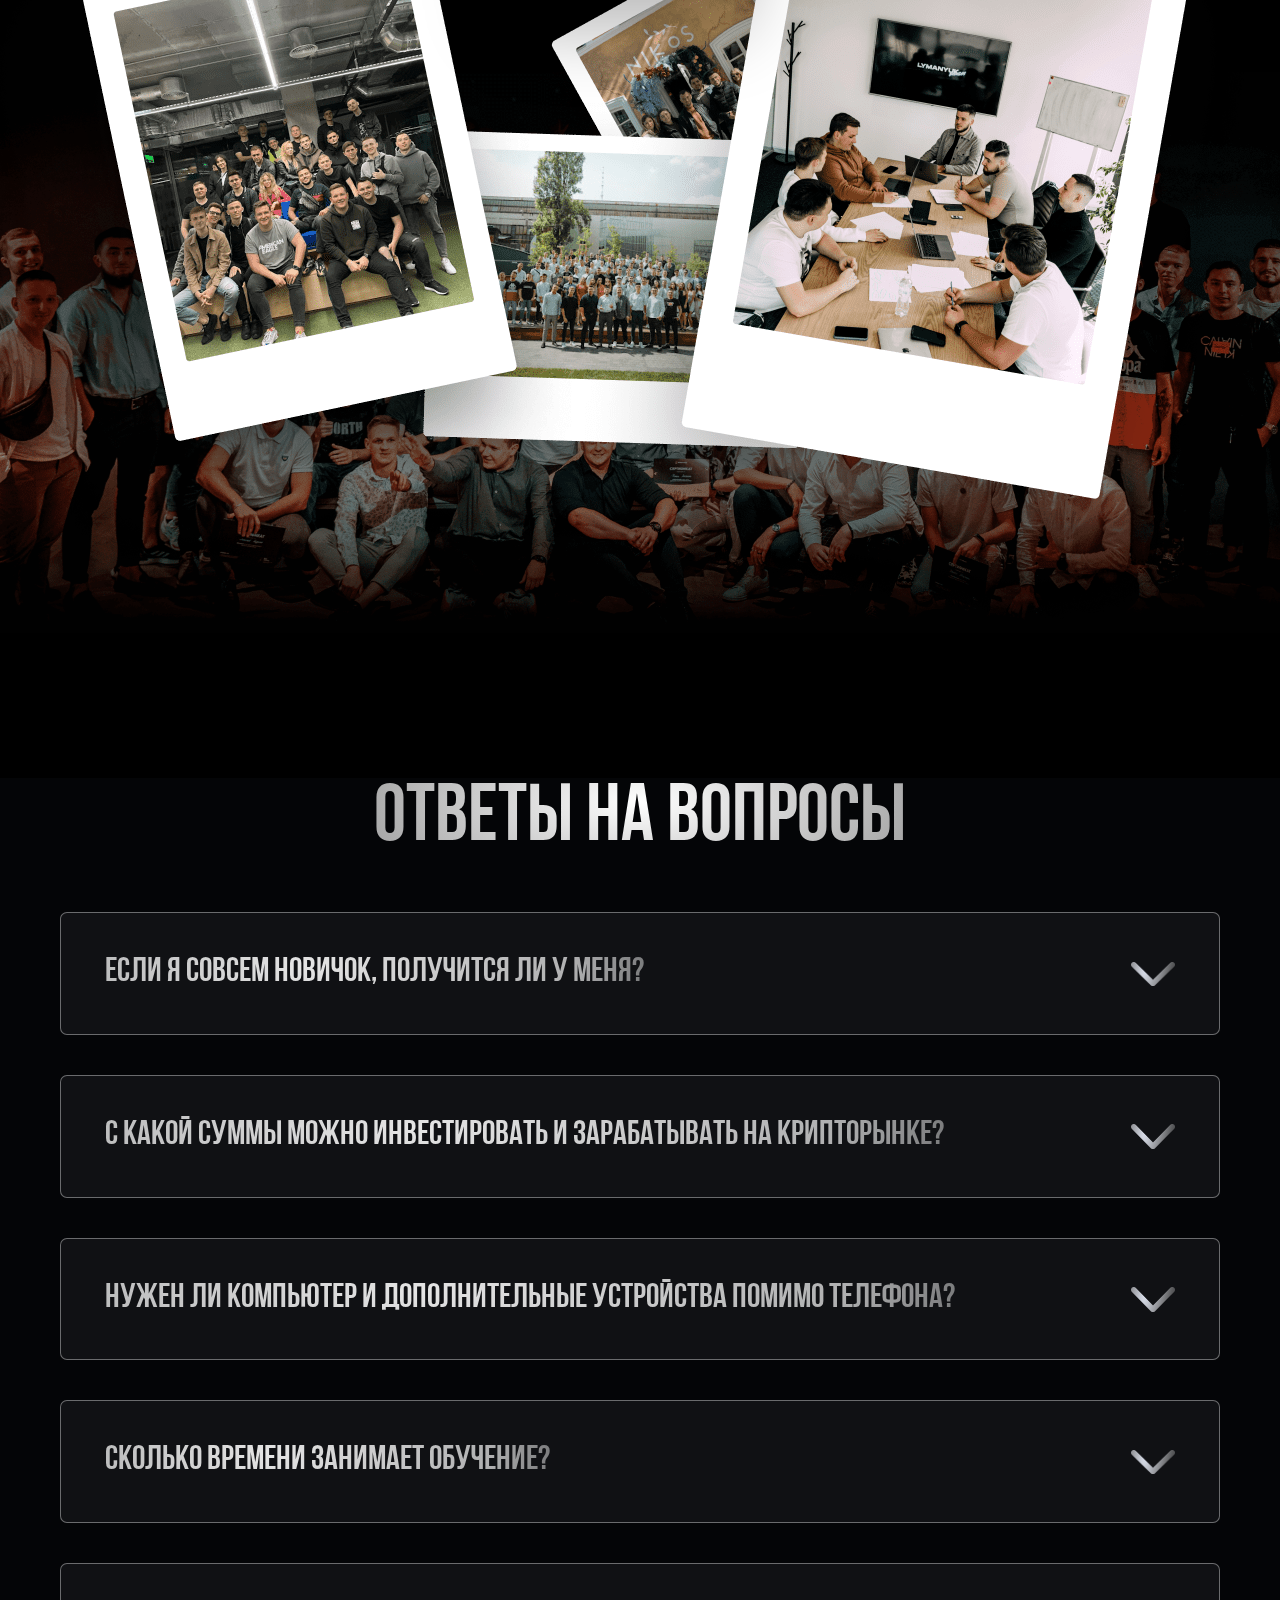
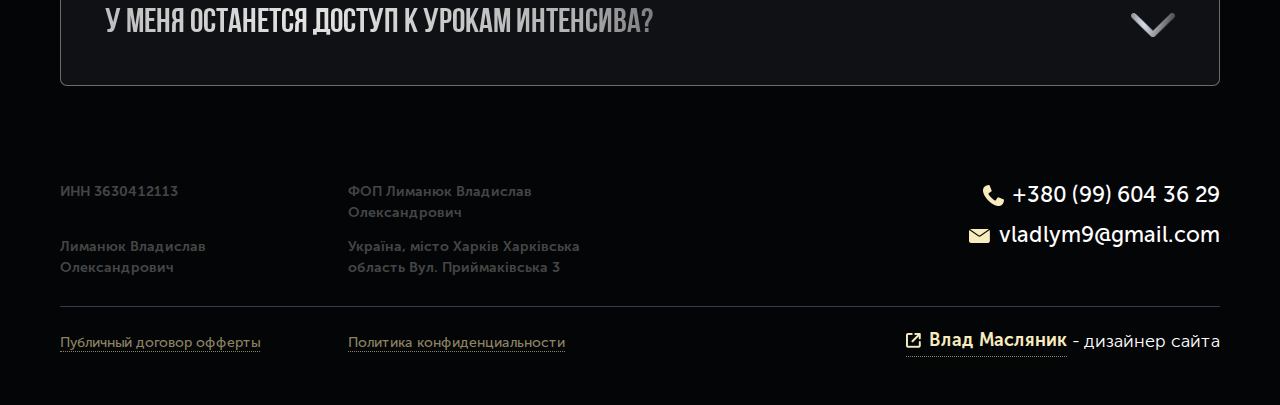
==== commit 4aca3091: "new changes 14.06" ====
--- a/index.html
+++ b/index.html
@@ -874,7 +874,7 @@
 					<div class="program-item">
 						<div class="program-item__header">
 							<img src="images/icon/program-circle.png" class="program-circle" alt="">
-							<h3 class="program-item__title lang-program-lesson-title-14">Урок 14. Фундаментальные анализ</h3>
+							<h3 class="program-item__title lang-program-lesson-title-14">Урок 14. Фундаментальный анализ</h3>
 							<div class="program-item__inner-wrapper">
 								<div class="program-item__pro-block lang-program-pro-2"><img src="images/pro.png" alt=""></div>
 								<div class="program-item__new-block">New</div>
@@ -1072,7 +1072,7 @@
 		<div class="tariffs-block" id="tarrifs-block">
 			<div class="section-frame">
 				<div class="tariffs-block__wrapper">
-					<div class="tariffs-block__title lang-tarrif-title">Тариф участия</div>
+					<div class="tariffs-block__title lang-tarrif-title" id="rate">Тариф участия</div>
 
 					<div class="tariffs-block__inner-wrapper">
 
@@ -1241,7 +1241,7 @@
 						<div class="speaker-info">
 							<ul class="speaker-description">
 								<li class="lang-speaker-option-1">Предприниматель. Создатель <br> образовательной компании 0-100</li>
-								<li><b class="lang-speaker-option-2">В крипто - рынке с 2017 года</b></li>
+								<li><b class="lang-speaker-option-2">В крипто рынке с 2018 года</b></li>
 								<li><p><b class="lang-speaker-option-3">За 12 месяцев с 0.4 BTC увеличил портфель до 2-х BTC</b><span class="lang-speaker-option-3"> и продолжаю стабильно инвестировать в криптовалюты</span></p></li>
 							</ul>
 							<div class="speaker-quoter">
--- a/style/main.css
+++ b/style/main.css
@@ -1373,6 +1373,10 @@
       -webkit-background-size: cover;
               background-size: cover; } }
 
+.why-item:nth-child(3) .why-item__counter-circle {
+  margin-top: -167px;
+}
+
 .intensive {
   position: relative;
   display: block;
@@ -1989,14 +1993,14 @@
   z-index: 2; }
   @media only screen and (max-width: 767px) {
     .program {
-      margin-top: 173px; } }
+      margin-top: 73px; } }
 
 @media screen and (max-width: 767px) {
   .courses-descripter {
     position: absolute;
     width: 100%;
     max-width: 320px;
-    bottom: -259px;
+    bottom: -159px;
   }
   .courses {
     padding-bottom: 150px;
@@ -4586,8 +4590,8 @@
   z-index: 2; }
   @media only screen and (max-width: 720px) {
     .company-title {
-      max-width: 302px;
-      font-size: 60px;
+      max-width: 290px;
+      font-size: 62px;
       margin: 0 auto; } }
 
 .company-list {
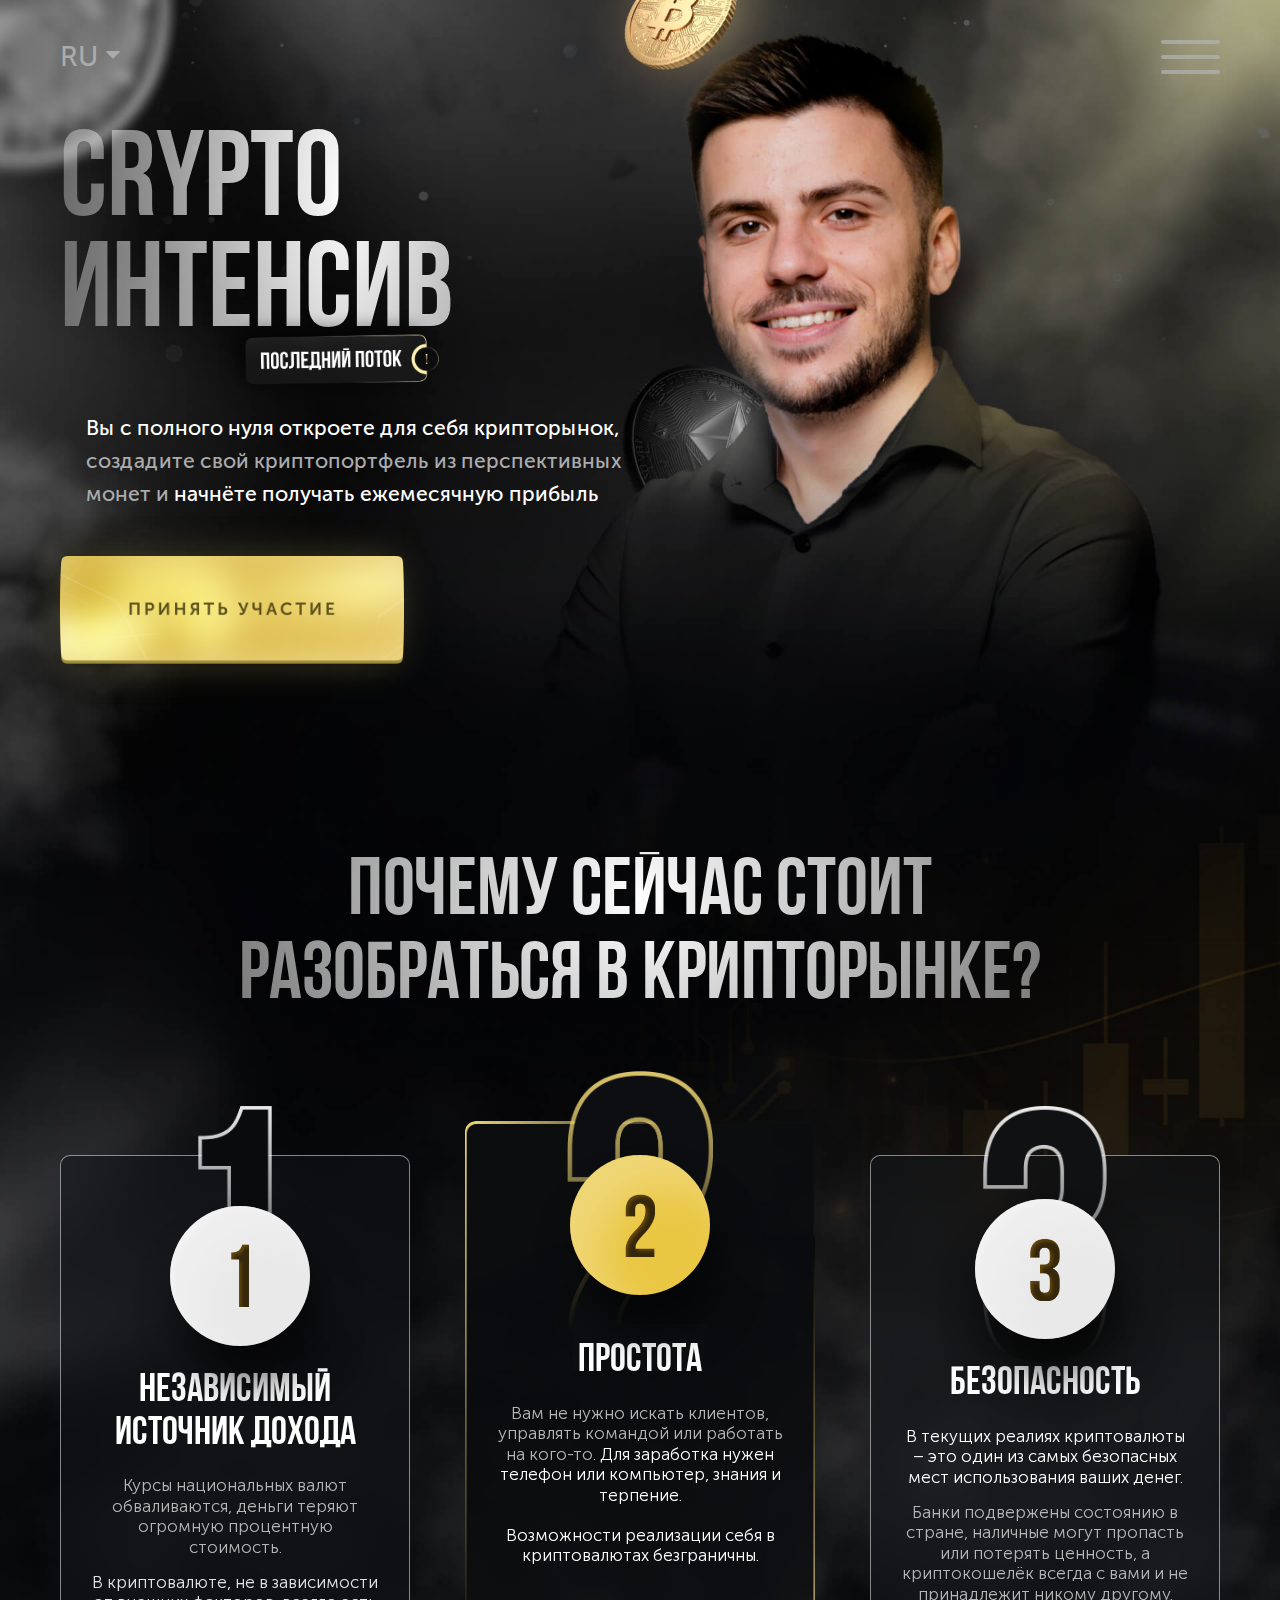
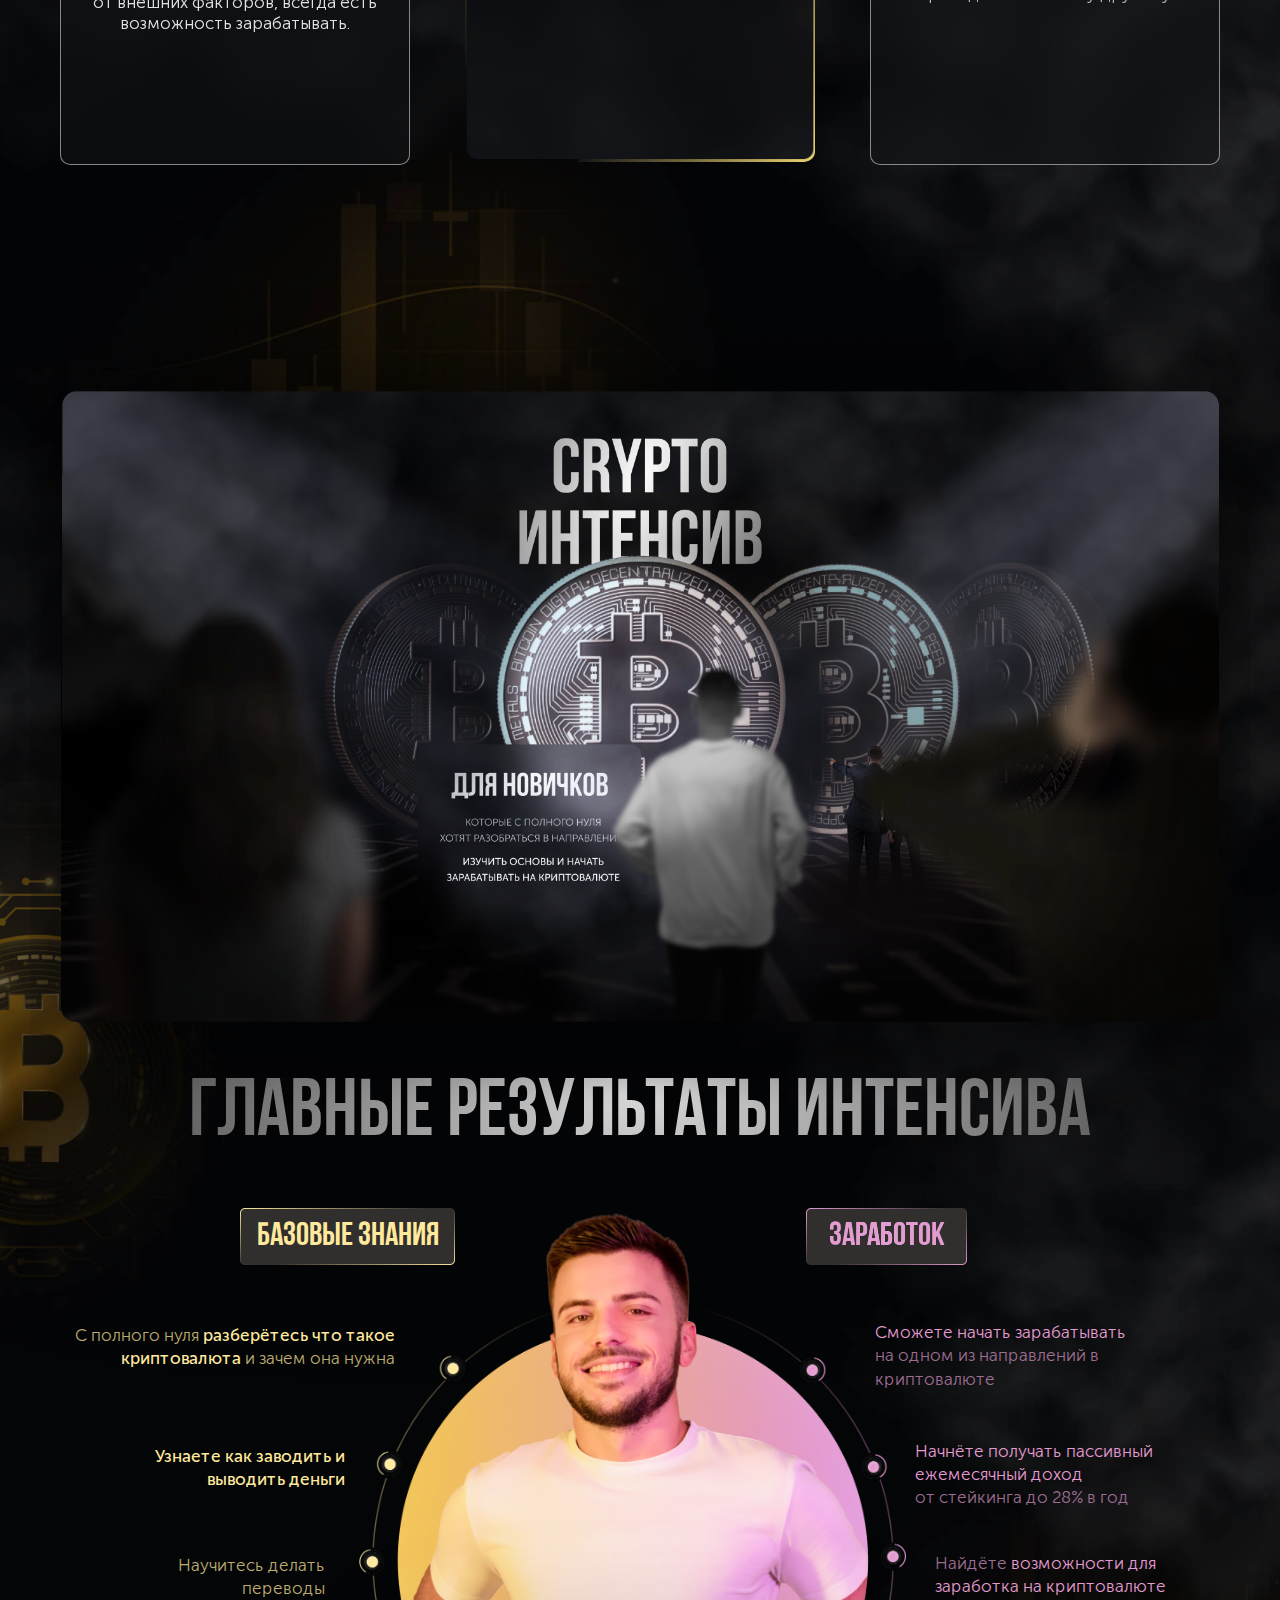
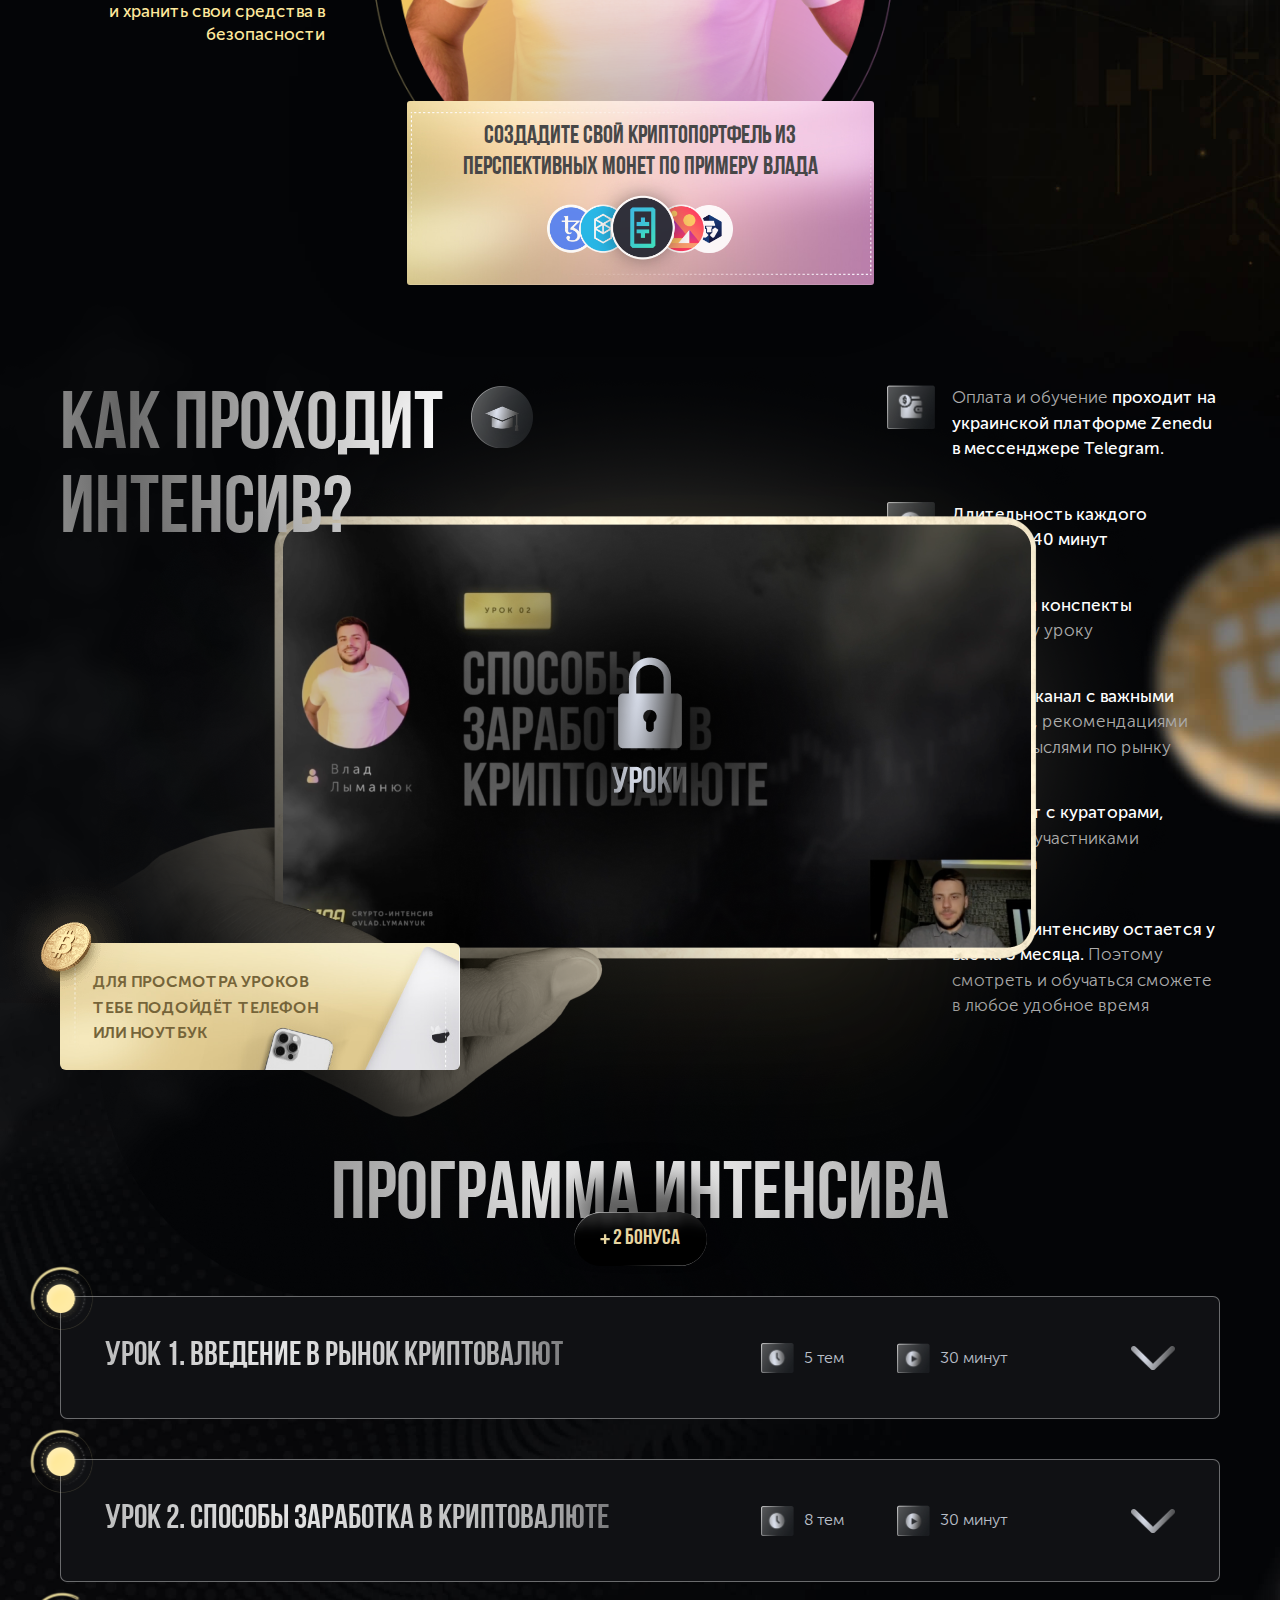
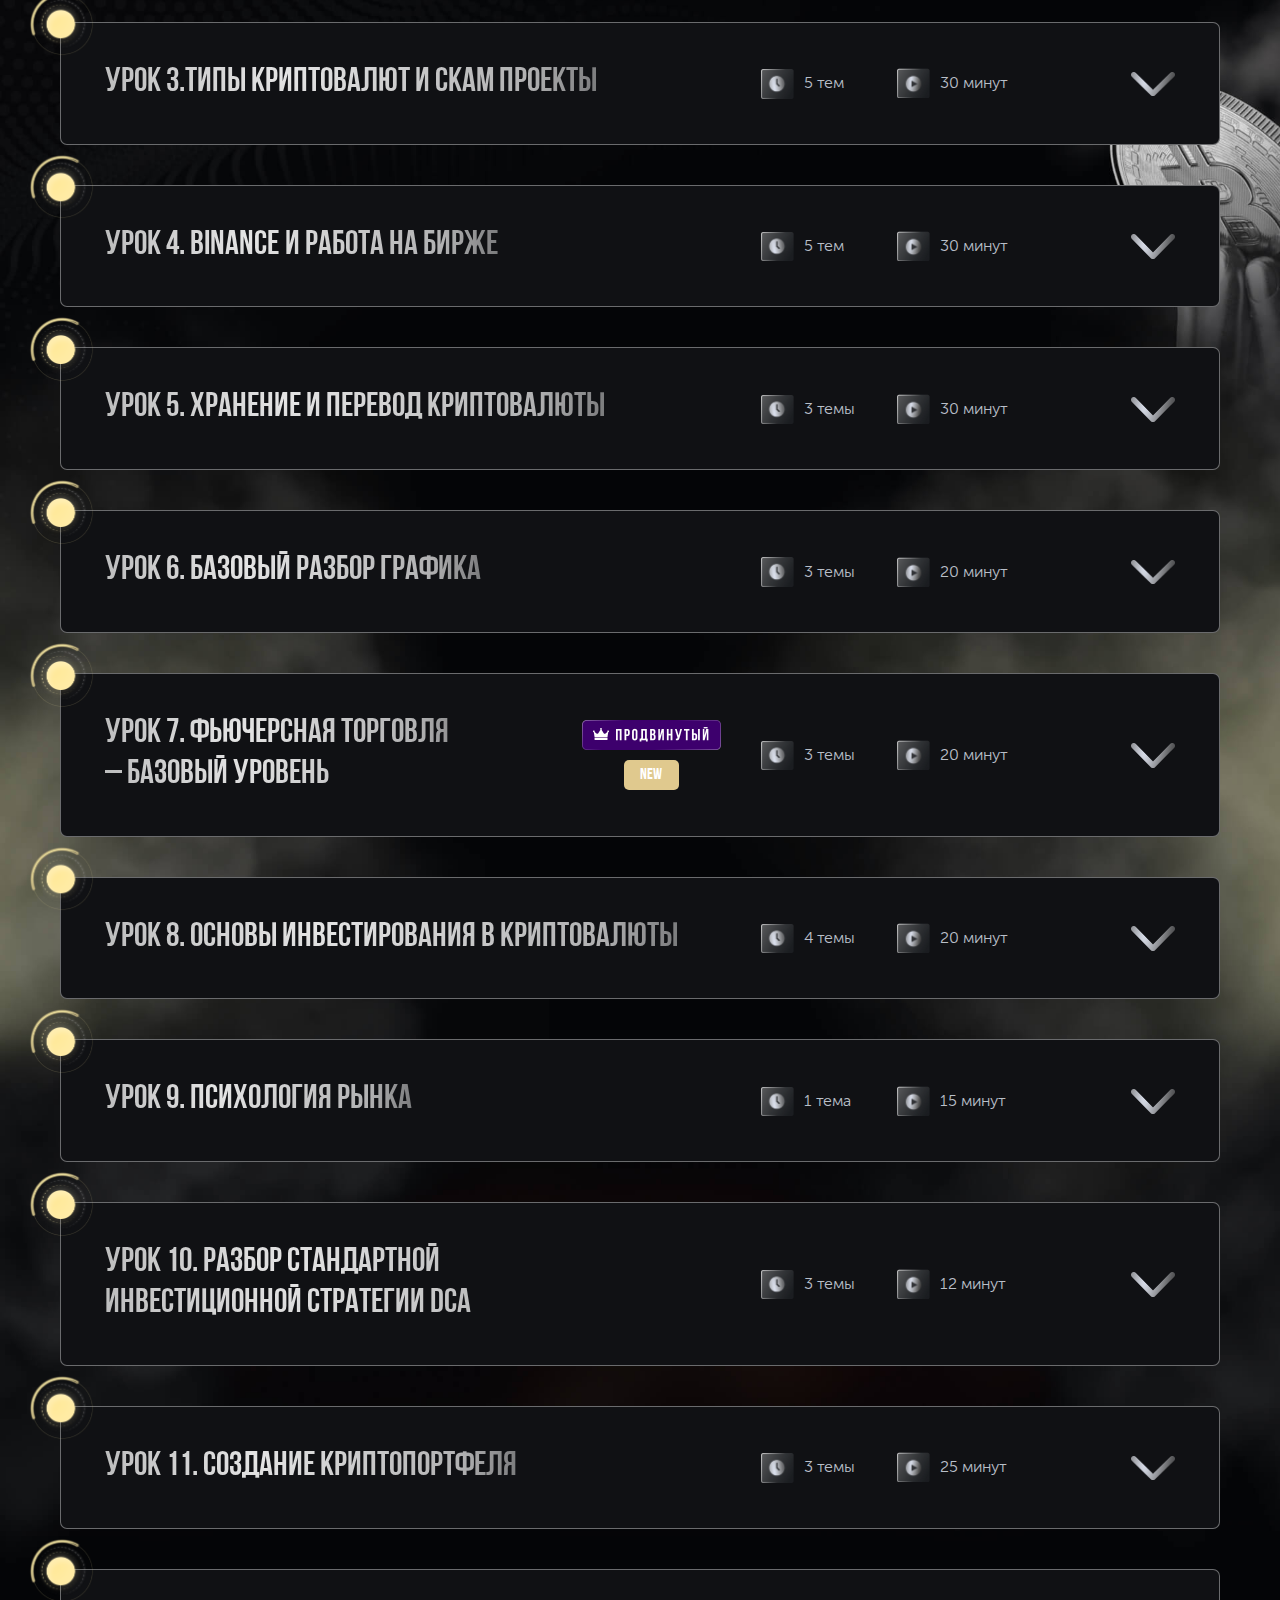
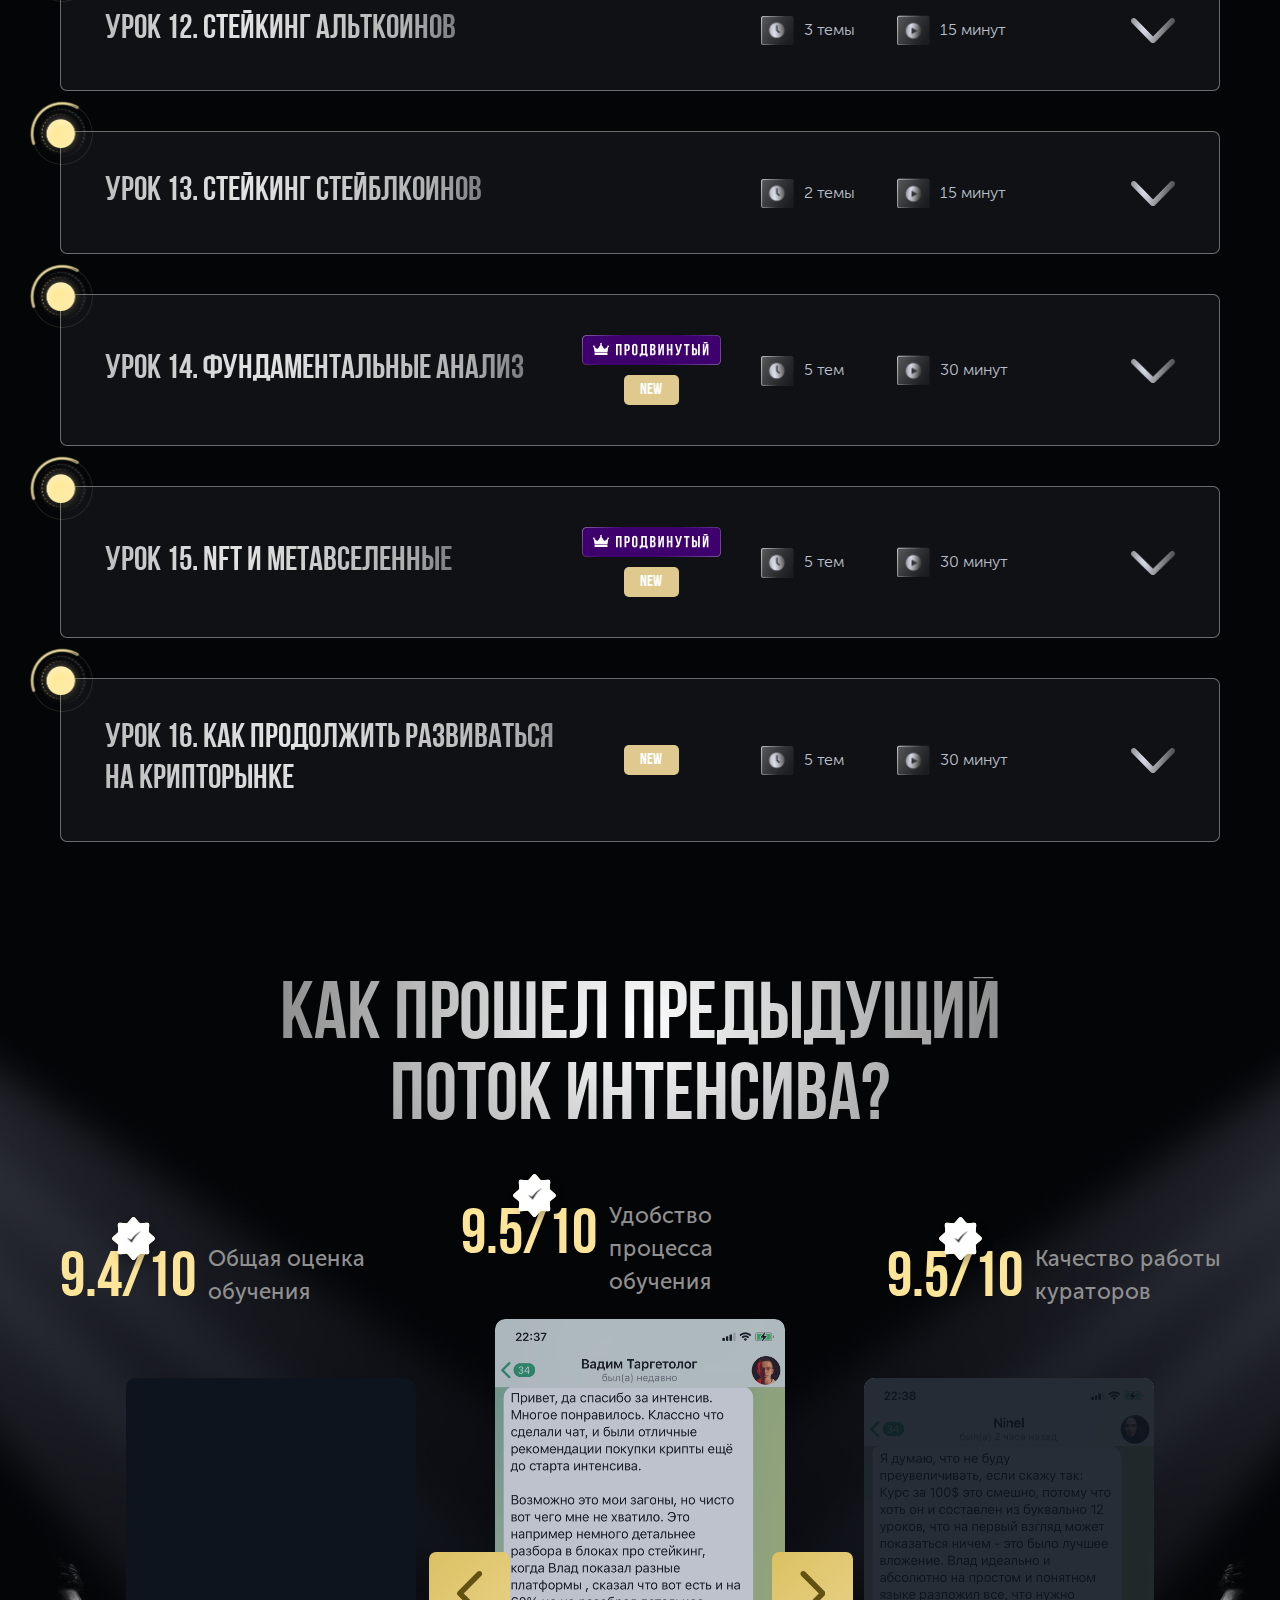
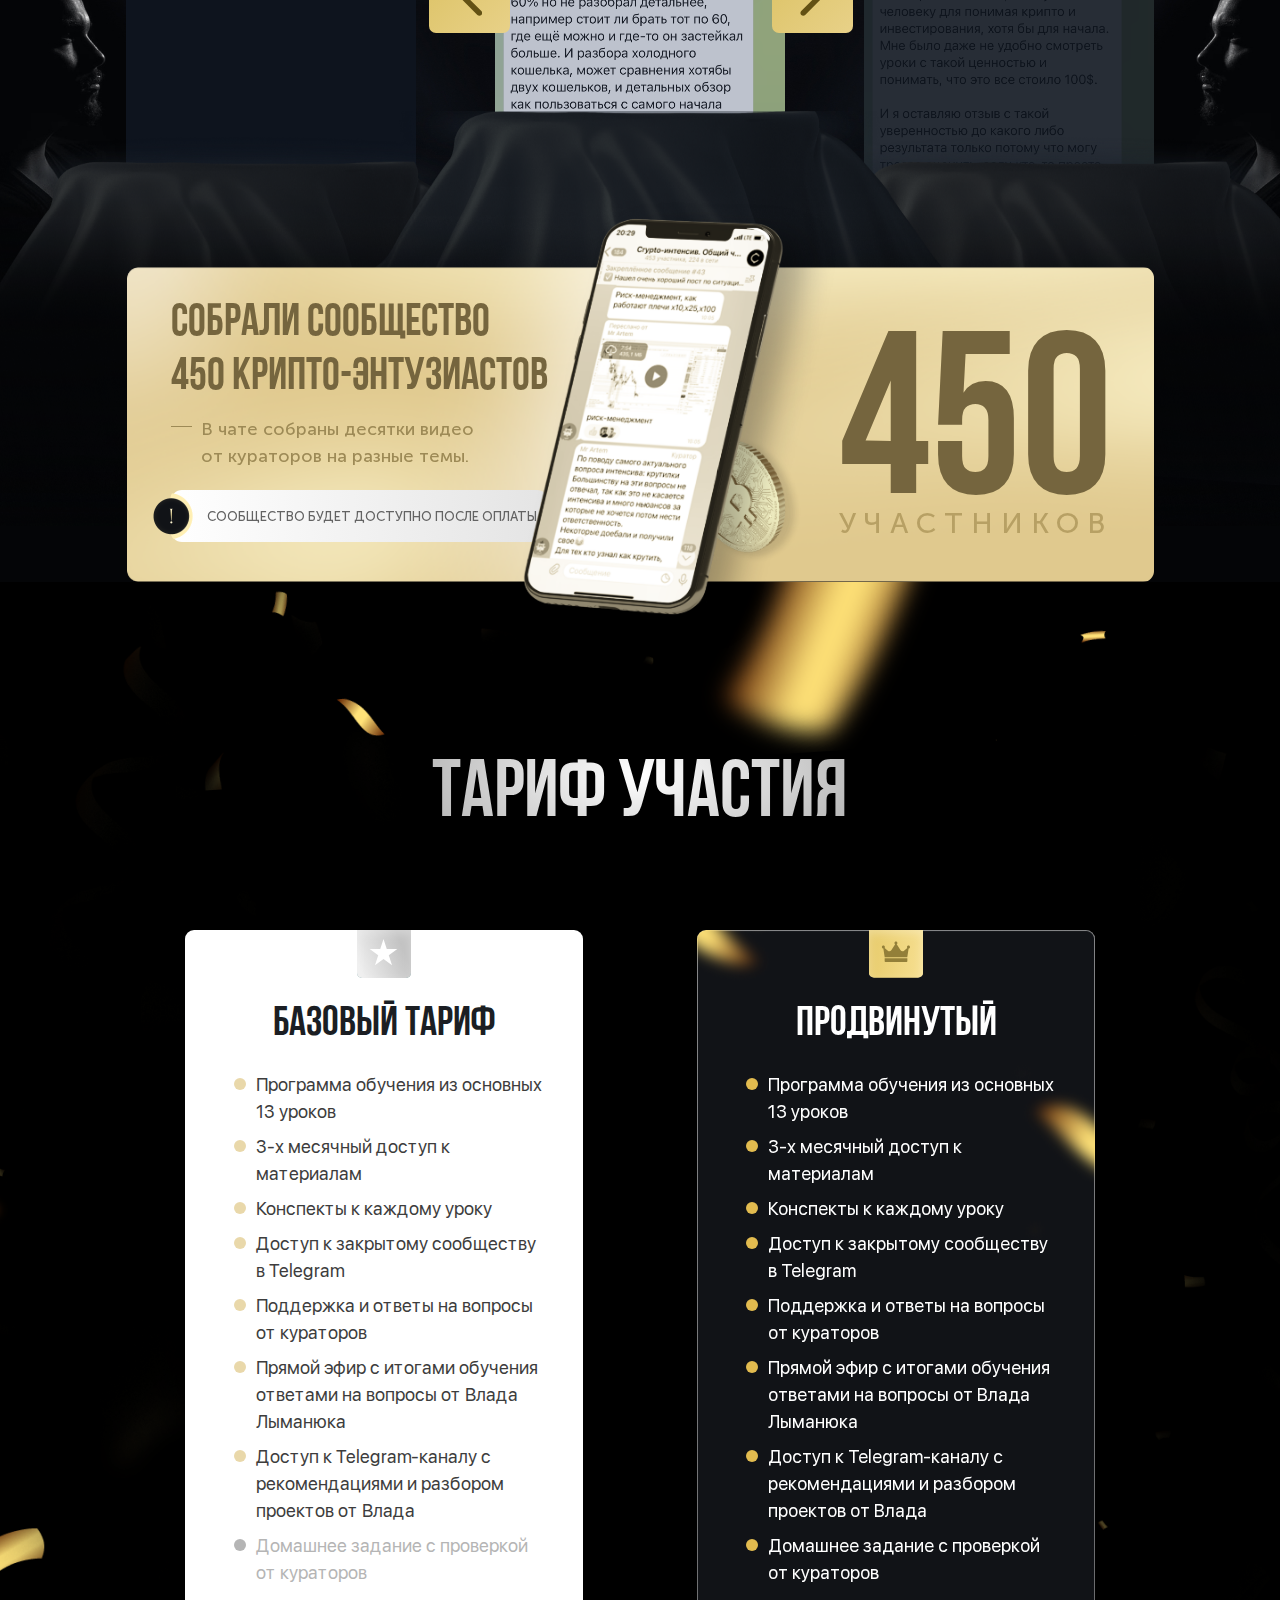
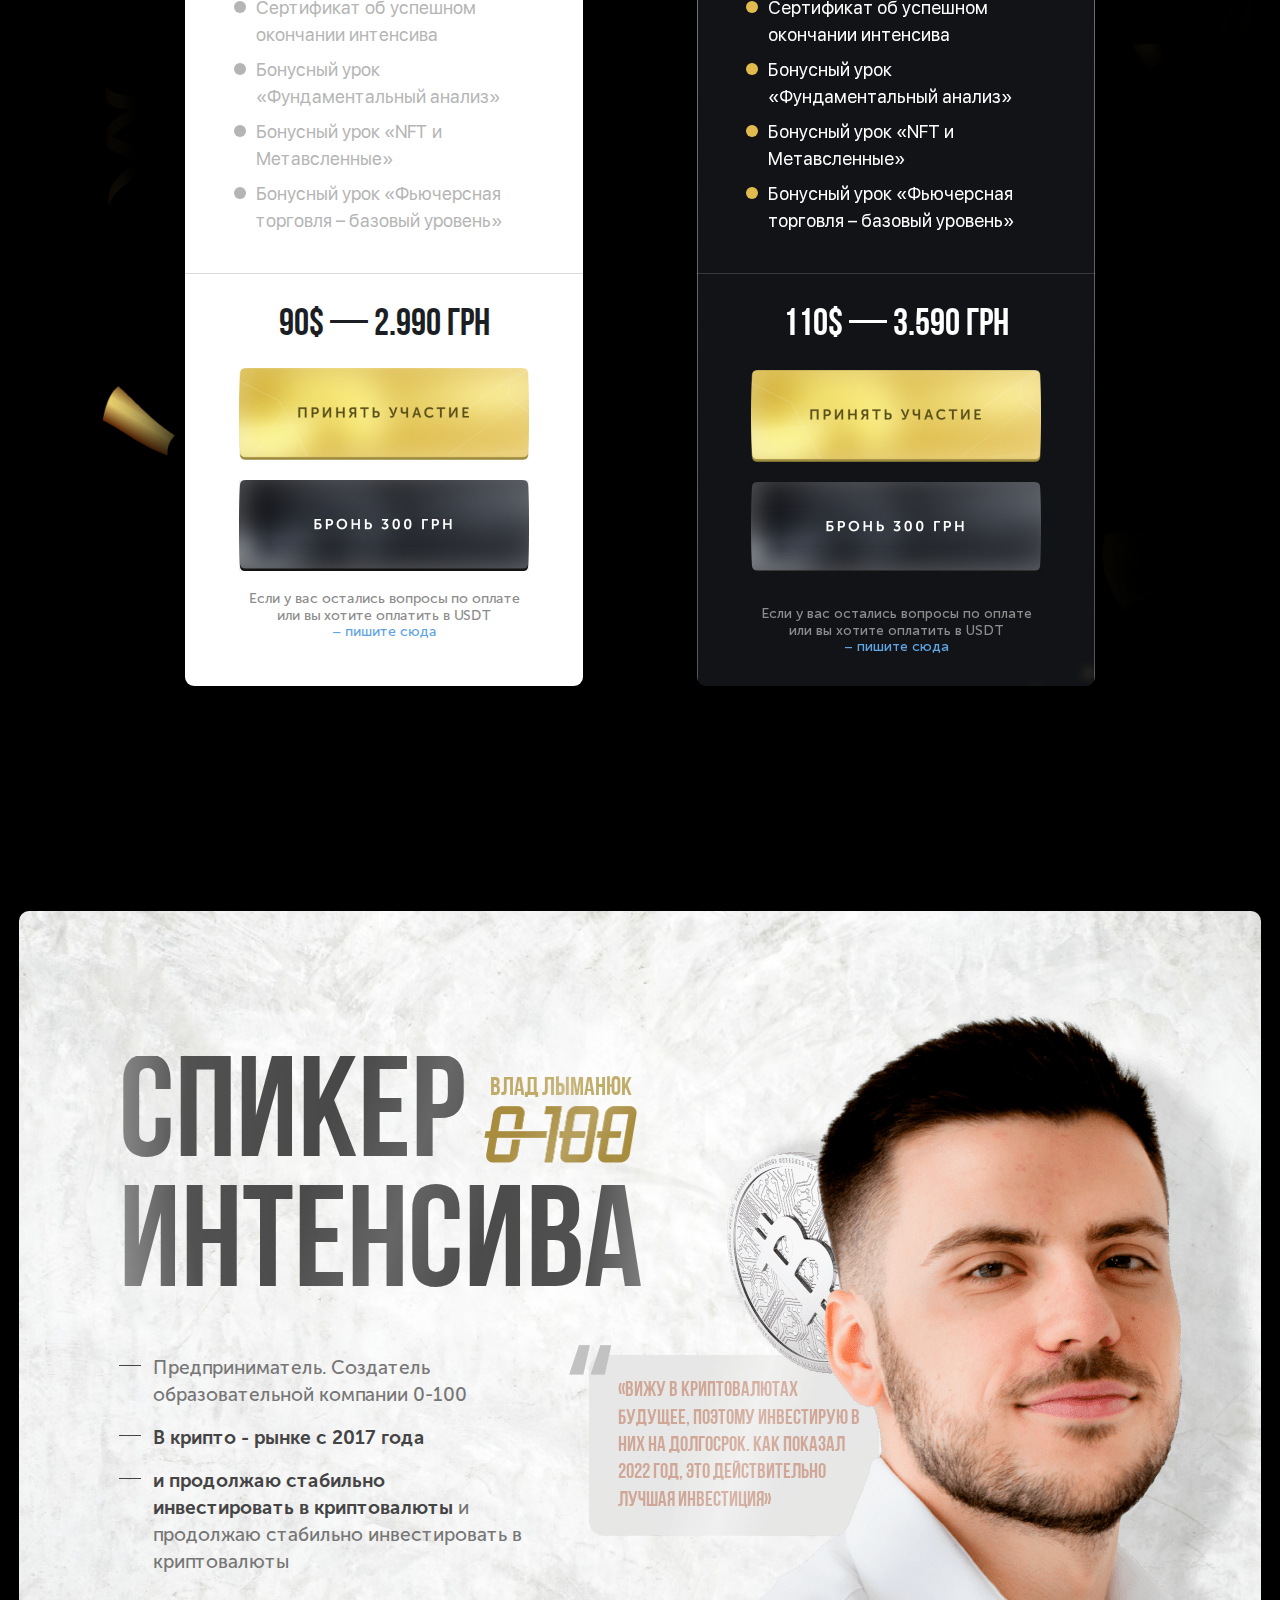
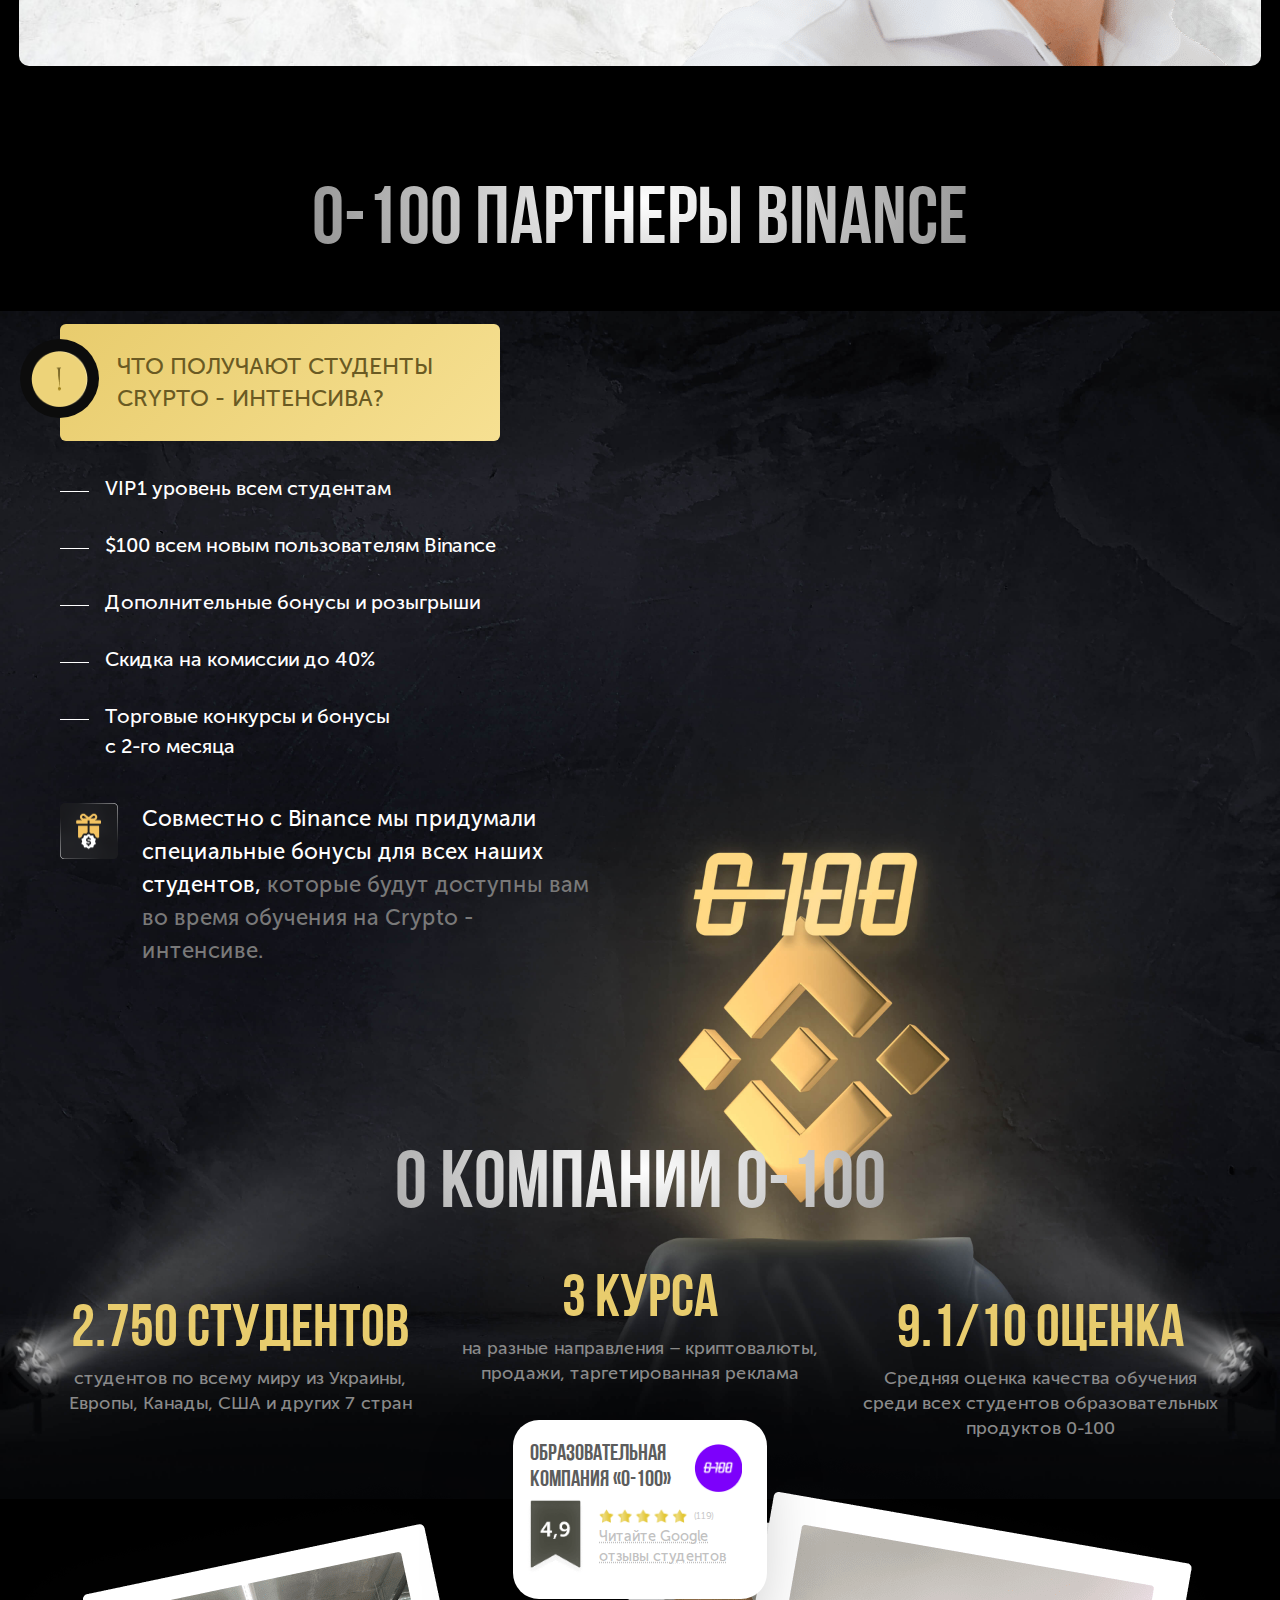
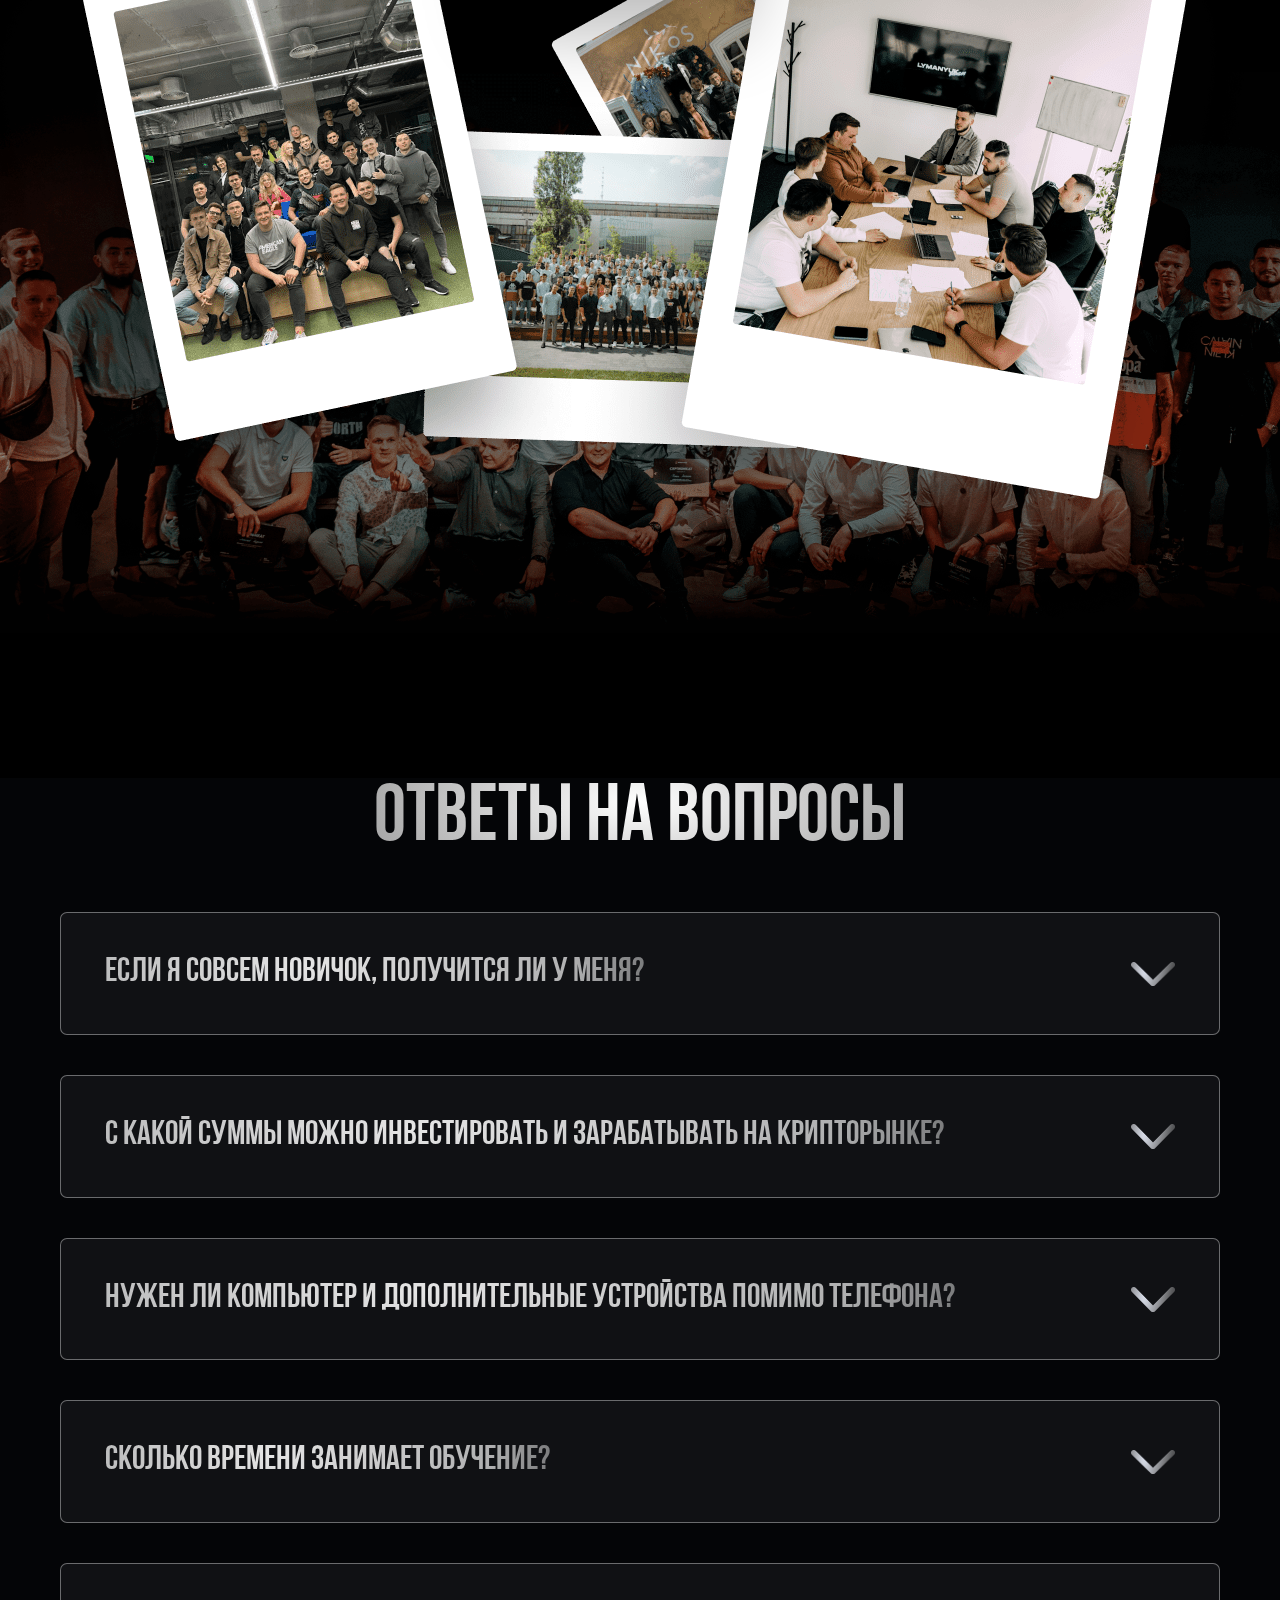
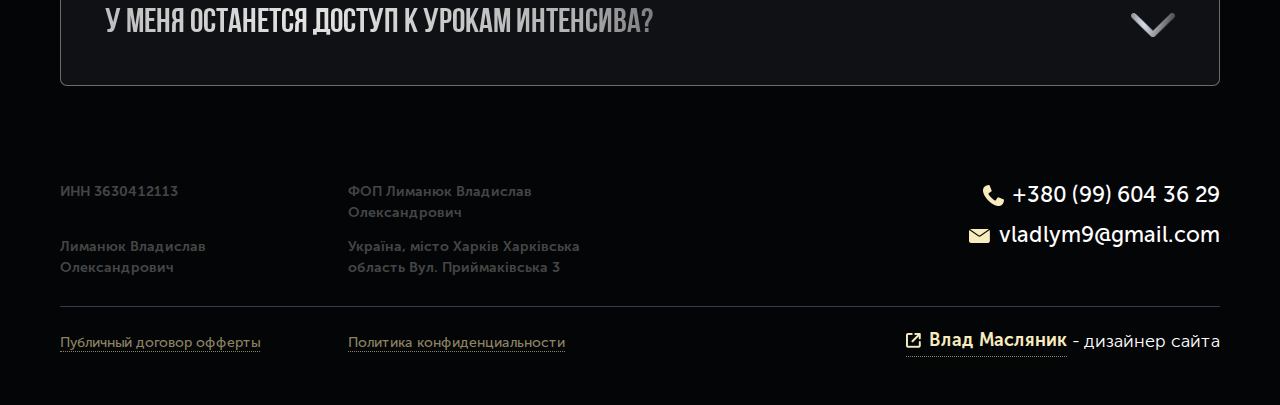
==== commit 83abaf98: "new changes 15.06" ====
--- a/index.html
+++ b/index.html
@@ -12,6 +12,7 @@
 	<meta property="og:image" content="images/logo.svg"/>
 	<!-- End Open Graph -->
 	<link rel="stylesheet" href="style/slick.css">
+	<link rel="stylesheet" href="style/swiper.min.css">
 	<link rel="stylesheet" href="style/main.css">
 	<link rel="prefetch prerender" href="/images/intensive-mob.png" />
 </head>
@@ -1478,8 +1479,7 @@
 				</div>
 				<div class="designer">
 					<p>
-						<a href="https://www.behance.net/maslyanik
-" target="_blank"><img src="images/icon/link.png" alt="">  Влад Масляник </a>
+						<a href="https://www.behance.net/maslyanik" target="_blank"><img src="images/icon/link.png" alt="">  Влад Масляник </a>
 						- дизайнер сайта
 					</p>
 				</div>
@@ -1492,7 +1492,8 @@
 	<script src="js/jquery.dropdown.min.js"></script>
 	<script src="js/lang.js"></script>
 	<script src="js/sweetalert.min.js"></script>
-	<script src="js/slick.min.js" ></script>
+	<script src="js/swiper-bundle.min.js"></script>
+	<script src="js/slick.min.js"></script>
 	<script src="js/core.js"></script>
 	<script src="js/common.js"></script>
 </body>
--- a/style/main.css
+++ b/style/main.css
@@ -2068,7 +2068,21 @@
     margin-bottom: 0; }
   @media only screen and (max-width: 720px) {
     .program-item {
-      margin-bottom: 30px; } }
+      margin-bottom: 0;
+    }
+    .program-item:not(:last-child) {
+      margin-bottom: 23px;
+    }
+    .program-item:nth-child(6) {
+      margin-bottom: 35px;
+    }
+    .program-item:nth-child(13) {
+      margin-bottom: 35px;
+    }
+    .program-item:nth-child(14) {
+      margin-bottom: 35px;
+    }
+  }
 
 .program-item__header {
   padding: 40px 44px;
@@ -2346,7 +2360,7 @@
   background-image: url('../images/checked.png');
 }
 
-.reviews-block__slide.slick-slide {
+.reviews-block__slide {
   display: flex;
   flex-direction: row;
   justify-content: center;
@@ -2380,12 +2394,15 @@
   left: 0;
   width: 100%;
   height: 100%;
-  background-color: rgba(66, 80, 112, 0.55);
+  background-color: rgba(66, 80, 112, 0.35);
+}
+
+.reviews-block__slide.slick-center {
+  top: -59px;
 }
 
 .reviews-block__slide.slick-slide:not(.slick-center) {
   position: relative;
-  top: 56px;
   background-color: rgba(11, 11, 12, 0.8);
 }
 
@@ -2508,14 +2525,18 @@
     display: block;
     margin-right: 0;
   }
+  .community-block {
+    margin-top: -44px;
+  }
   .community-block::before {
     left: 0;
     margin-left: 0;
-    top: -126px;
+    top: -94px;
     width: 100%;
     height: 282px;
     background-size: 100% 282px;
-    background-image: url('../images/stand-mob.png')
+    background-image: url('../images/stand-mob.png');
+    z-index: 1;
   }
 }
 
@@ -3095,6 +3116,7 @@
 .reviews-block__slider-block {
   position: relative;
   min-height: 632px;
+  top: 59px;
 }
 
 @media screen and (min-width: 1200px) and (max-width: 1439px) {
@@ -3118,6 +3140,12 @@
   }
   .intensive {
     padding-bottom: 0;
+  }
+}
+
+@media screen and (min-width: 320px) and (max-width: 767px) {
+  .tariffs-block::after {
+    background: 0;
   }
 }
 
@@ -3310,6 +3338,7 @@
   }
   .reviews-block__card-block:nth-child(3) {
     padding-top: 0;
+    right: 0;
   }
   .reviews-block__card-icon svg {
     width: 30px;
@@ -3333,6 +3362,7 @@
   }
   .btn--prev {
     left: 58px;
+    margin-top: -75px;
     width: 46px;
     height: 46px;
     z-index: 10;
@@ -3345,9 +3375,11 @@
     background-size: 15px 26px;
   }
   .btn--next {
+    margin-top: -75px;
     right: 58px;
     width: 46px;
     height: 46px;
+    z-index: 10;
   }
   .btn--next::after {
     top: 12px;
@@ -3464,17 +3496,11 @@
   .tarrifs-block__card-wrapper .btn {
     max-width: 234px;
   }
-/*  .page-block__wrapper {
-    background-image: url('../images/bg/company-bg.jpg');
-    background-repeat: no-repeat;
-    background-size: 100% auto;
-    background-position: center -100px;
-  }*/
   .page-block__wrapper {
     background-image: url('../images/bg/company-bg.jpg');
     background-repeat: no-repeat;
     background-size: 100% auto;
-    background-position: center 950px;
+    background-position: center 875px;
   }
   .partners-block {
     padding-top: 70px;
@@ -3489,6 +3515,7 @@
     font-size: 16px;
     margin-bottom: 35px;
     padding-top: 16px;
+    padding-left: 42px;
     padding-bottom: 17px;
   }
   .partners-block__content-title::before {
@@ -3537,7 +3564,7 @@
     background-size: 100% auto;
     background-image: url('../images/dark.png');
     background-repeat: no-repeat;
-    z-index: 10
+    z-index: 1;
   }
   .reviews-block__wrapper {
     width: calc(100% + 60px);
@@ -3550,6 +3577,18 @@
   .reviews-block__metrics-block {
     padding-left: 30px;
     padding-right: 30px;
+  }
+}
+
+@media screen and (min-width: 320px) and (max-width: 374px) {
+  .page-block__wrapper {
+    background-position: center 1175px;
+  }
+}
+
+@media screen and (min-width: 425px) and (max-width: 767px) {
+  .page-block__wrapper {
+    background-position: center 675px;
   }
 }
 
@@ -3723,6 +3762,10 @@
   line-height: 1.2;
   text-transform: uppercase;
   color: #ABABAB;
+}
+
+.program-item__result-text-secret {
+  filter: blur(5px);
 }
 
 @media screen and (max-width: 767px) {
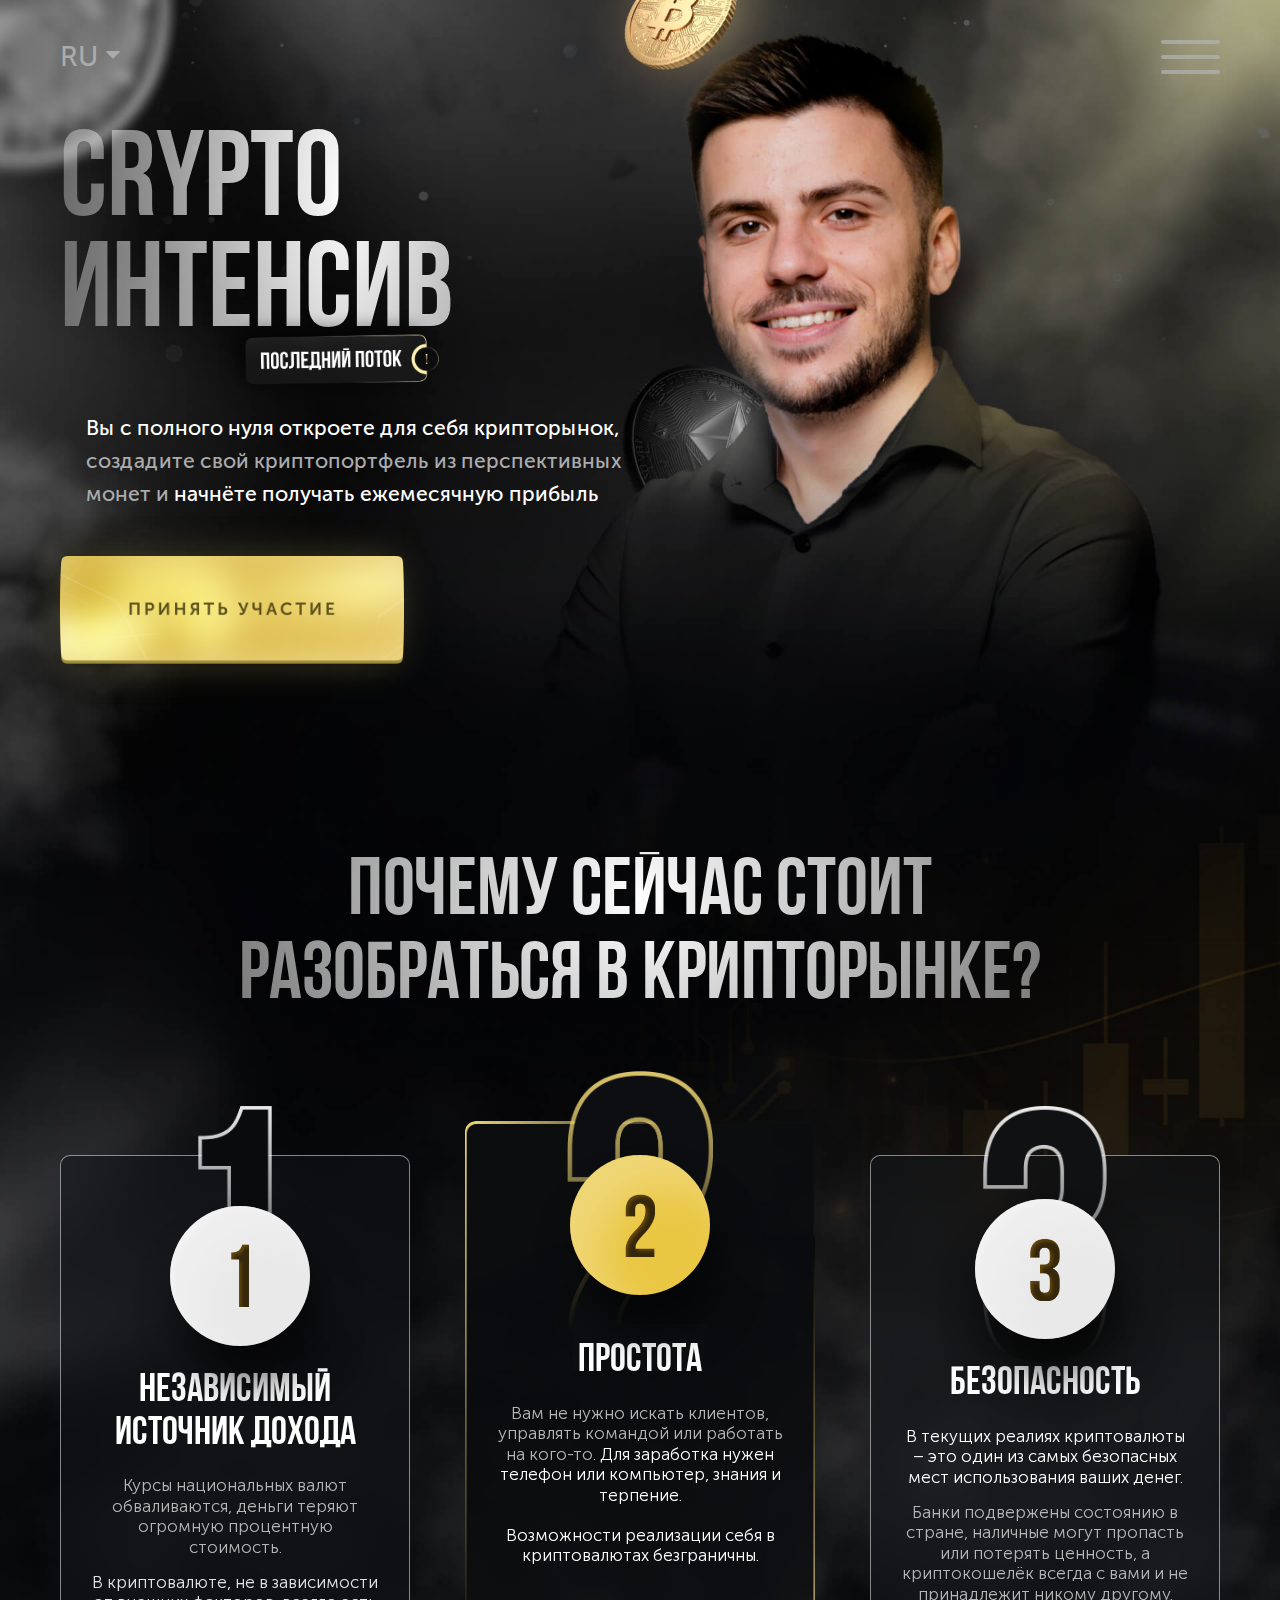
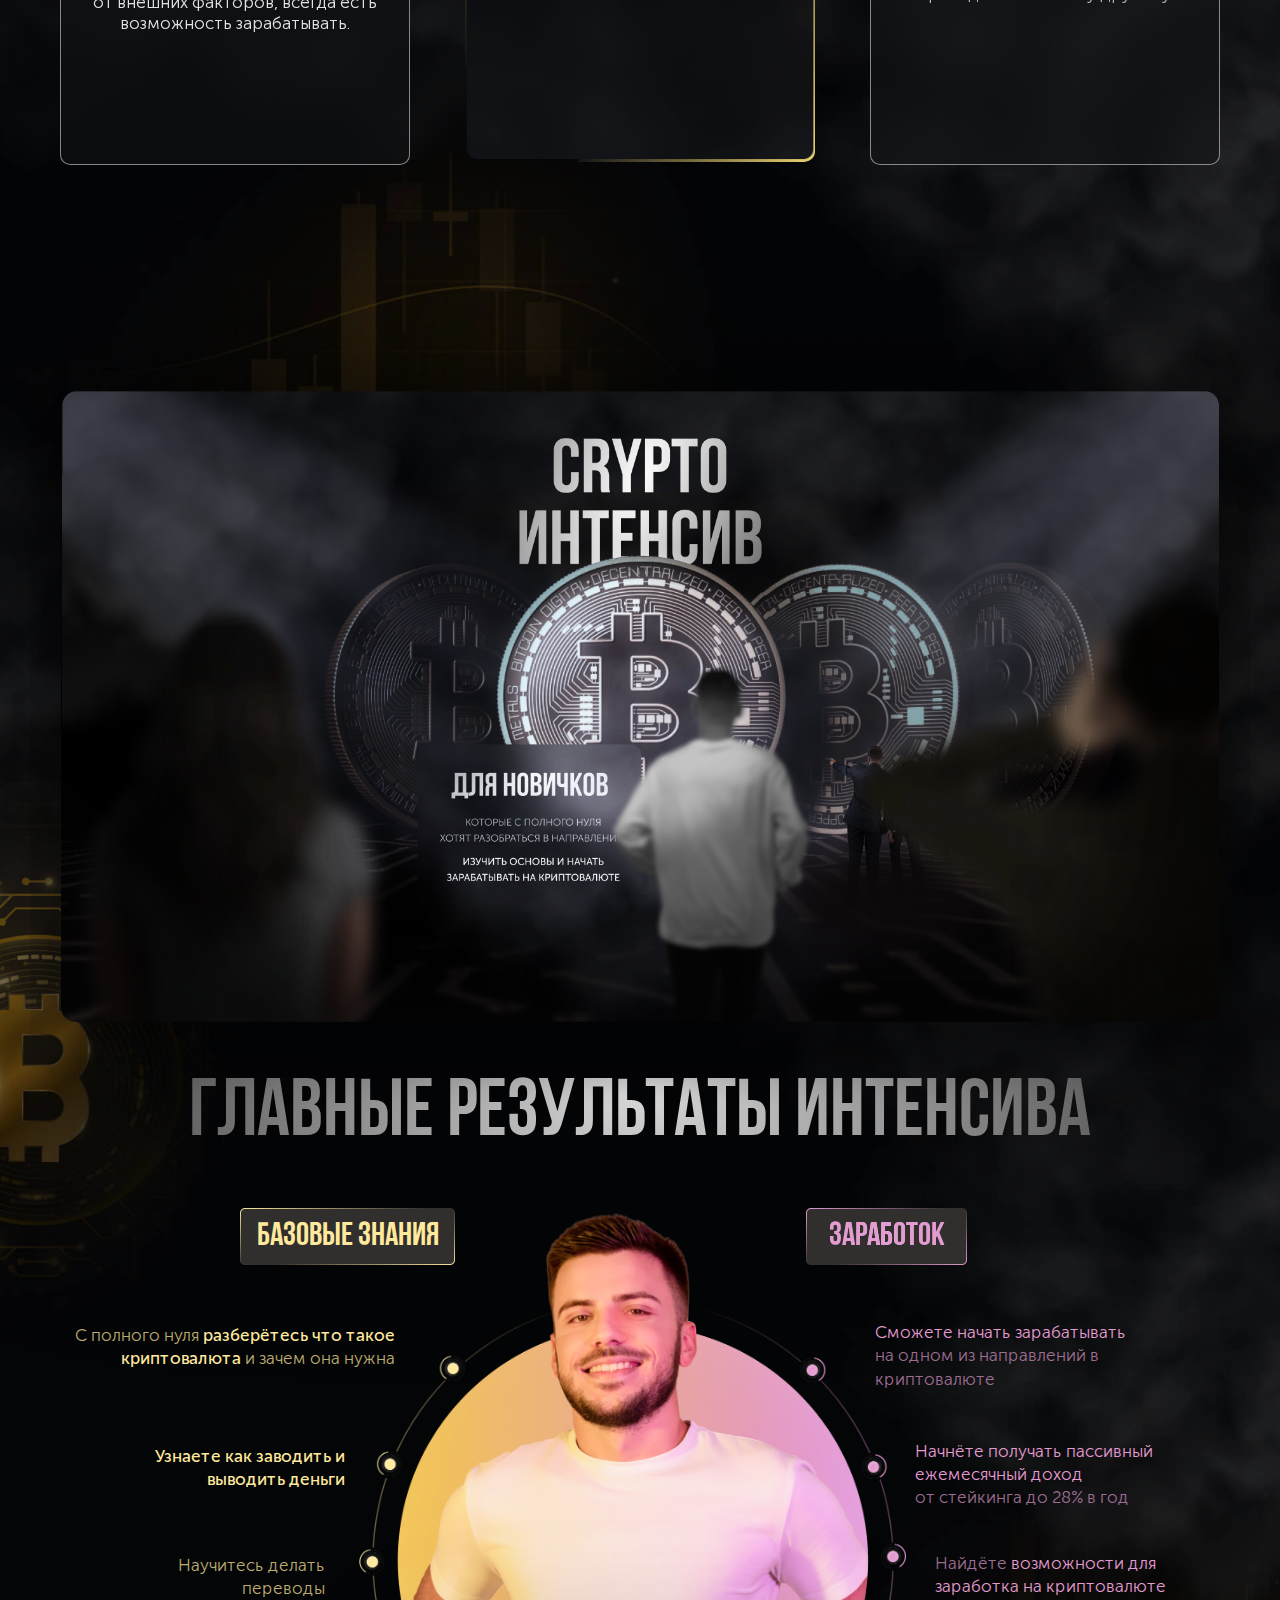
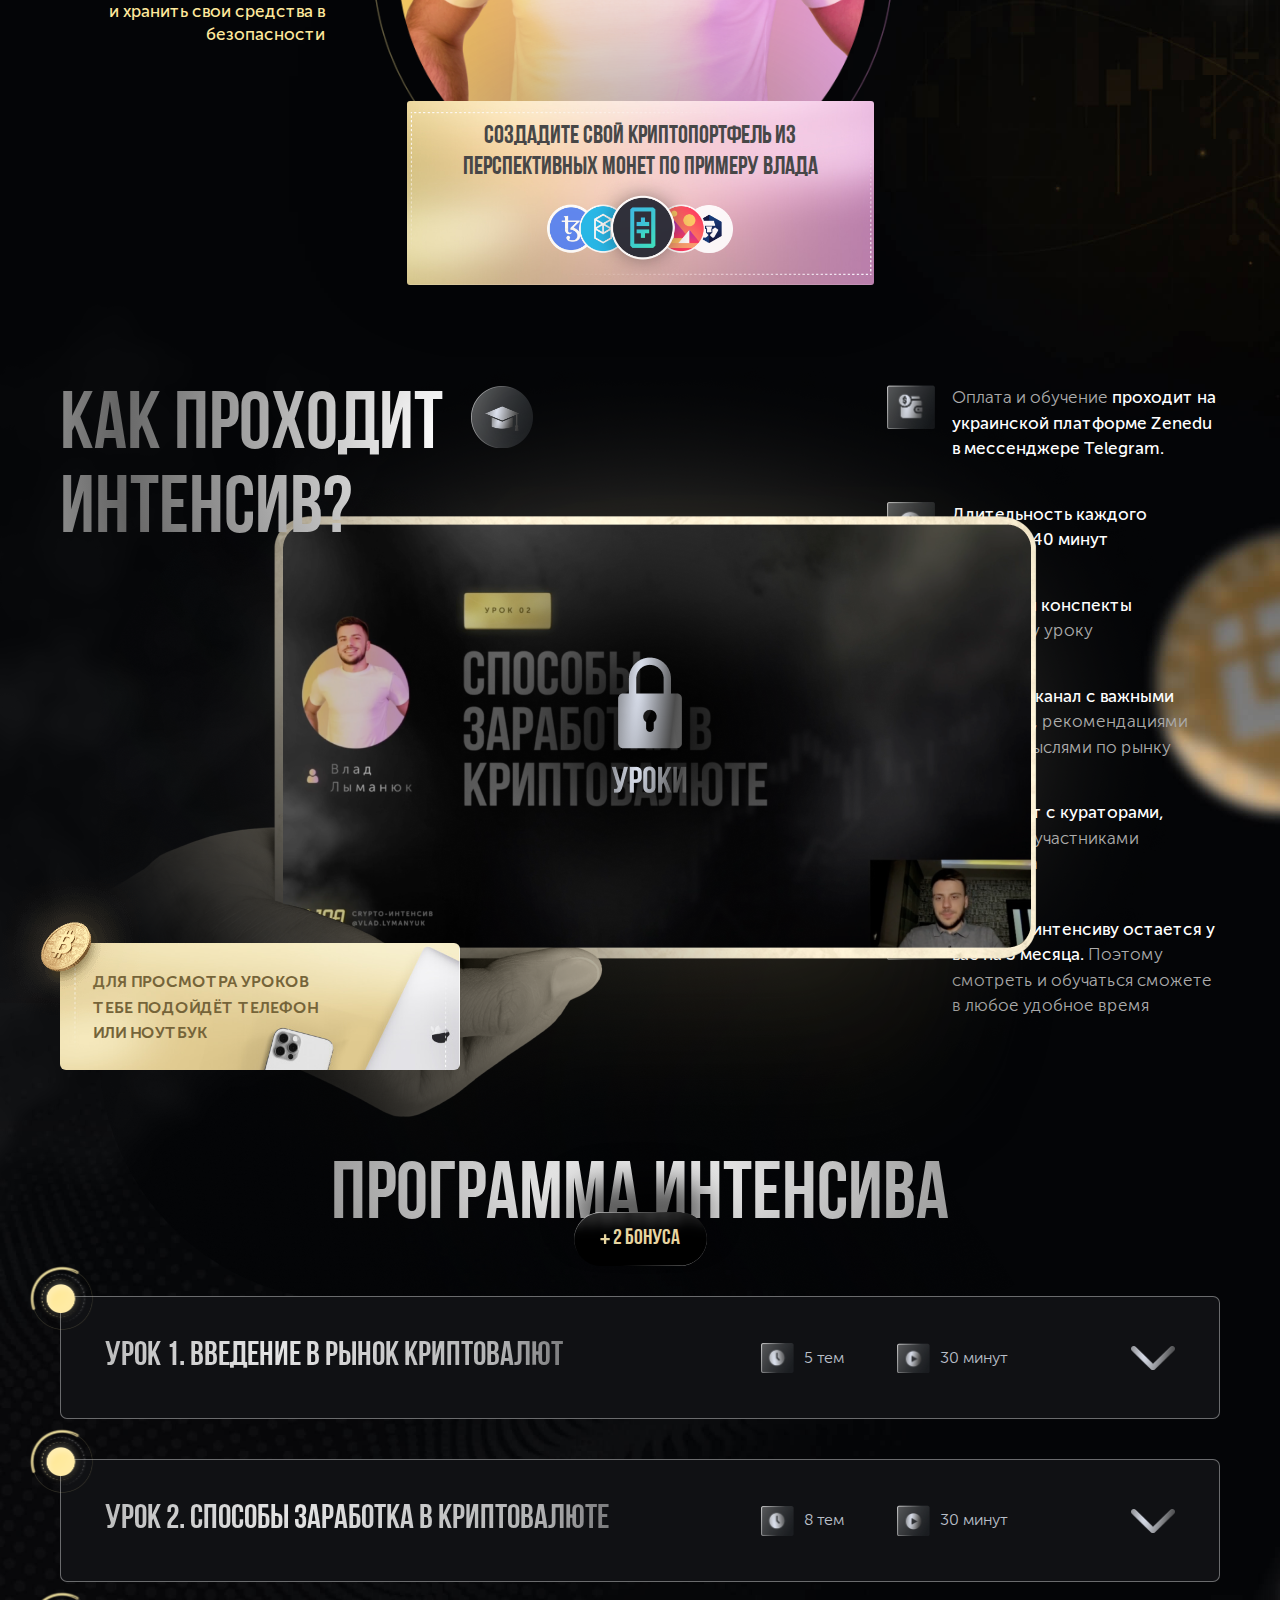
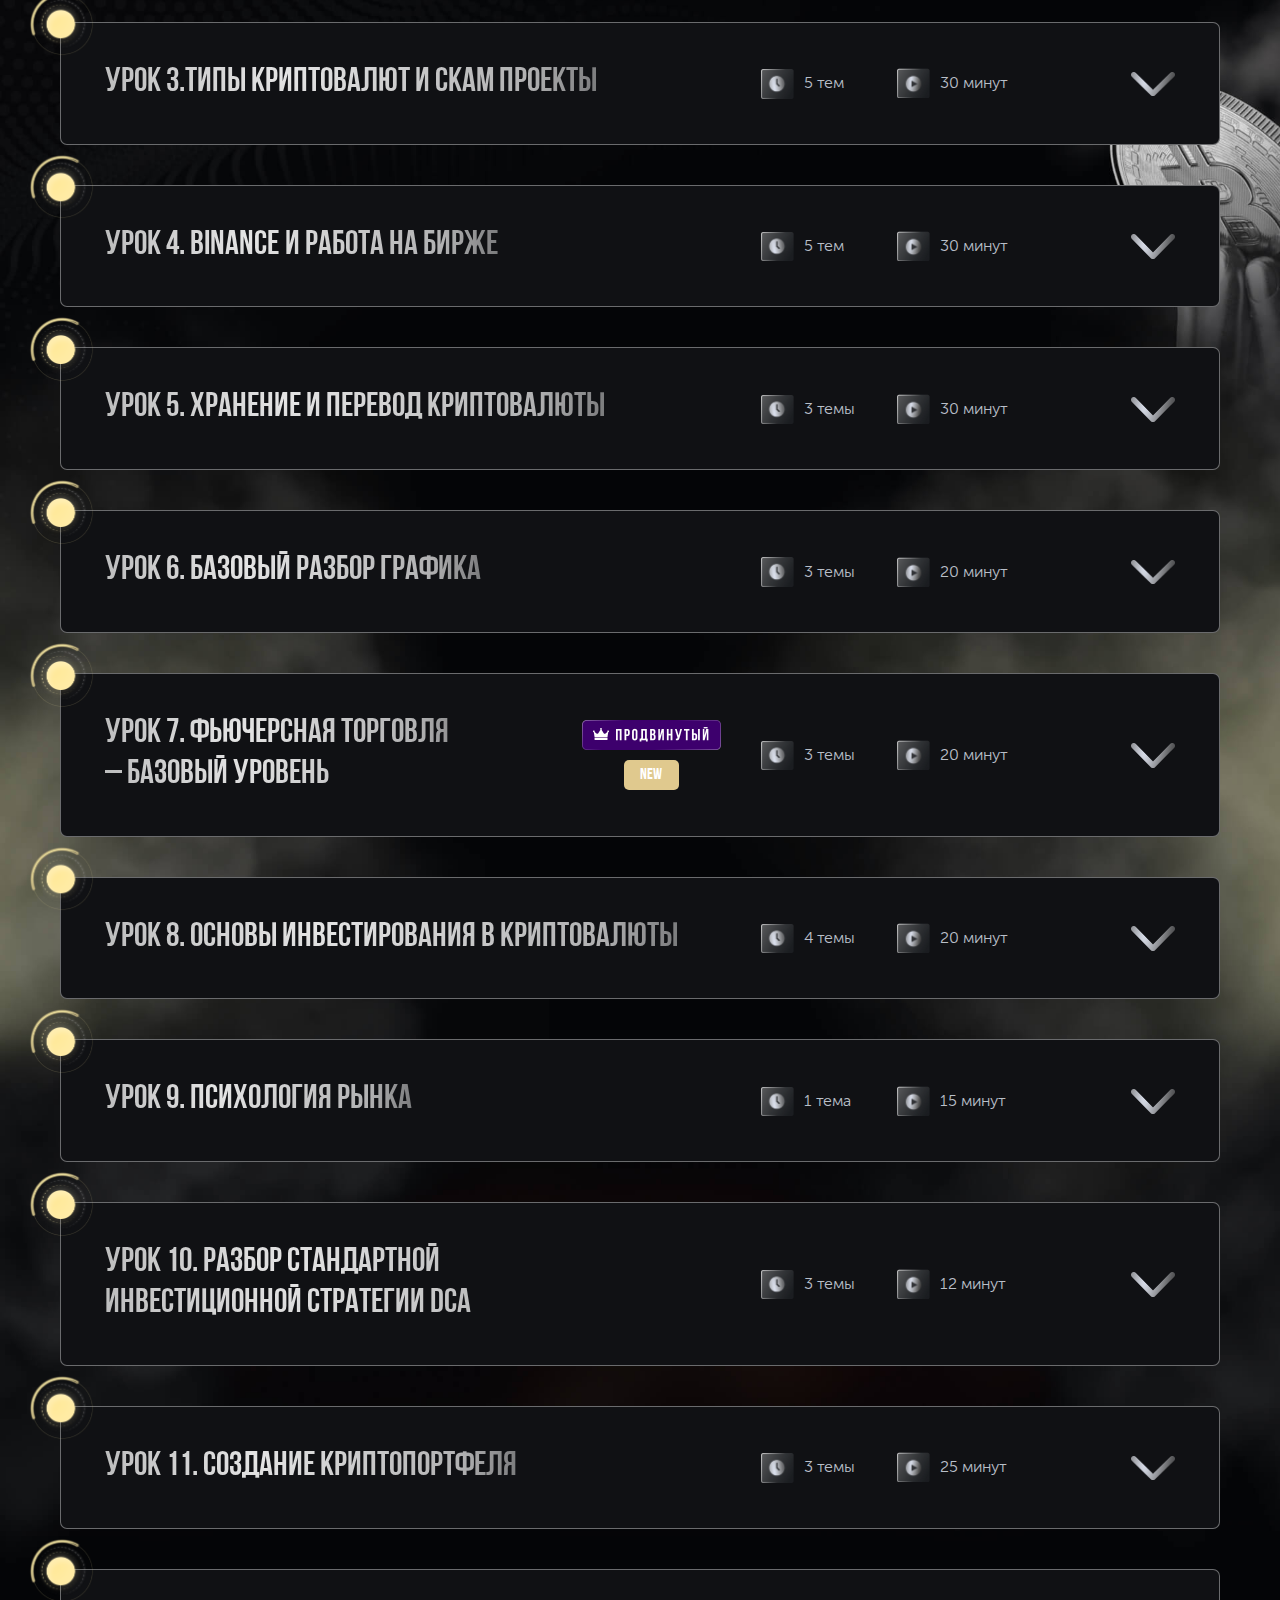
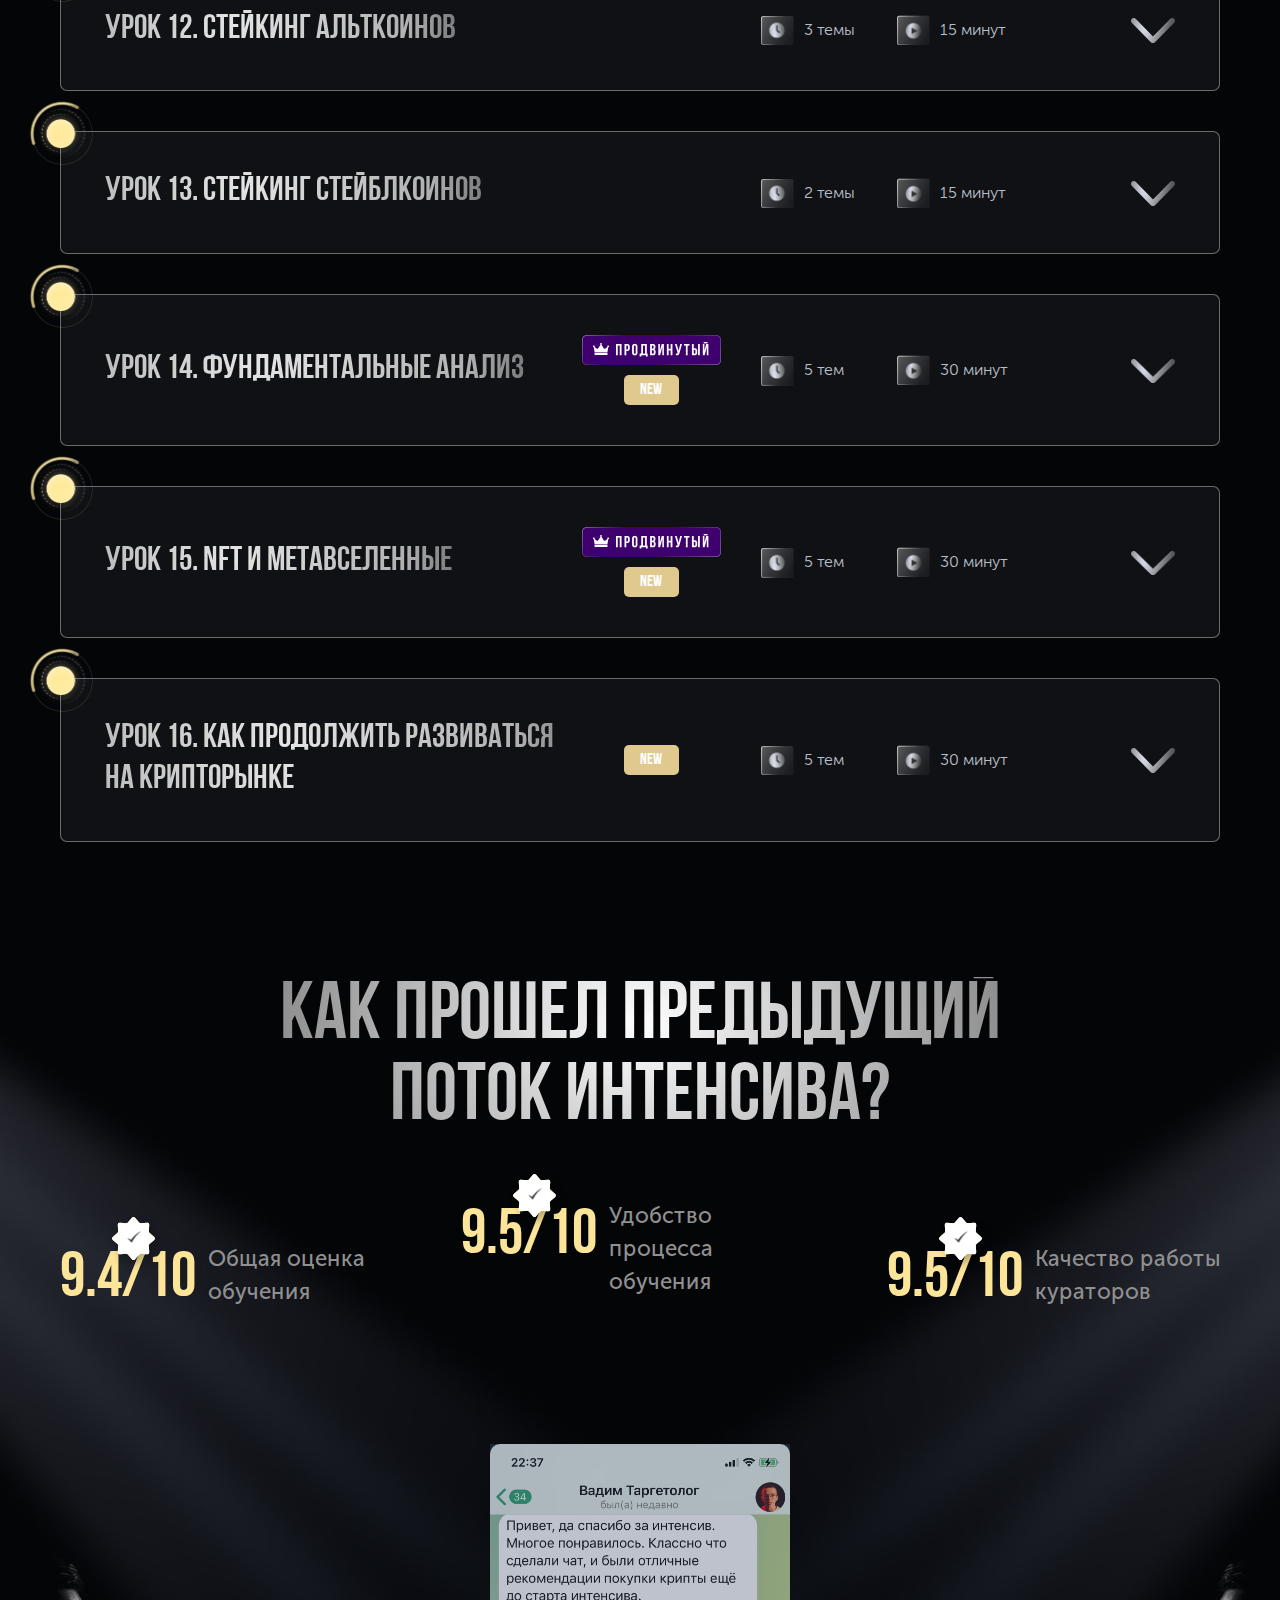
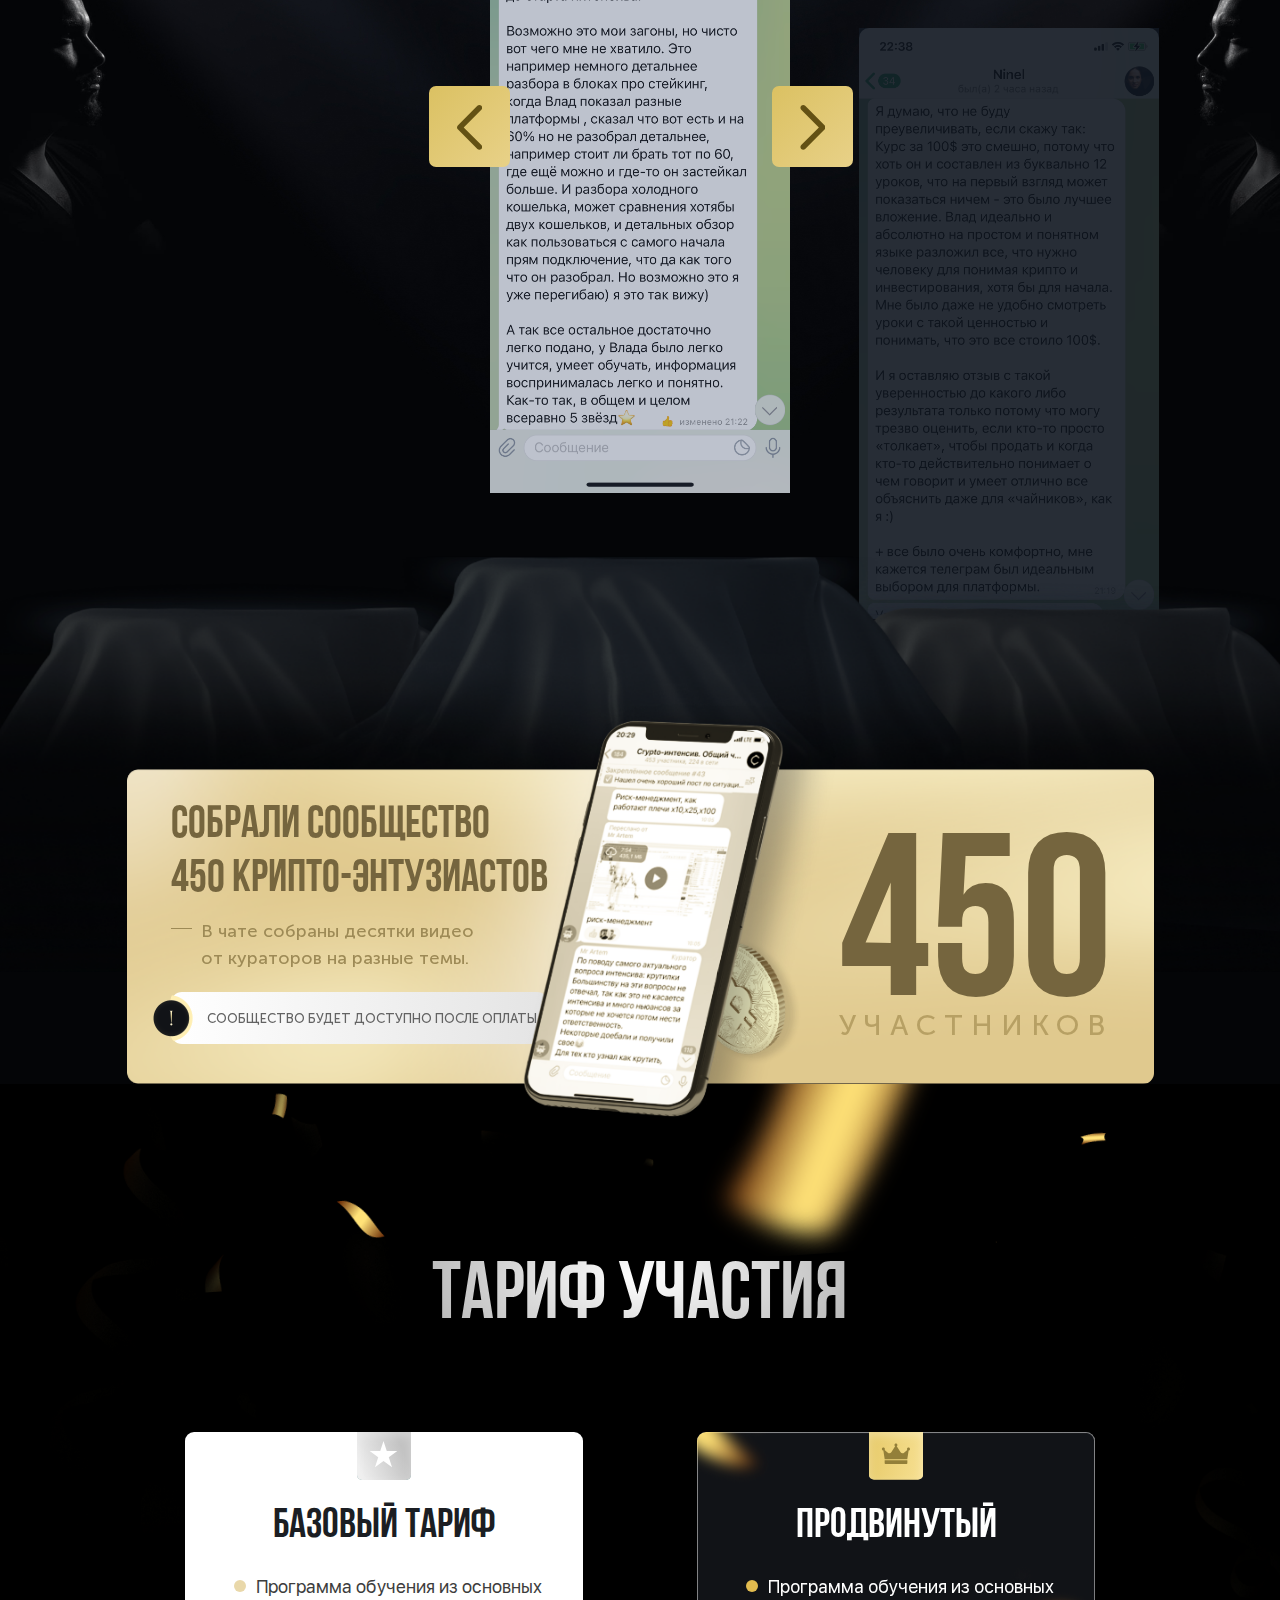
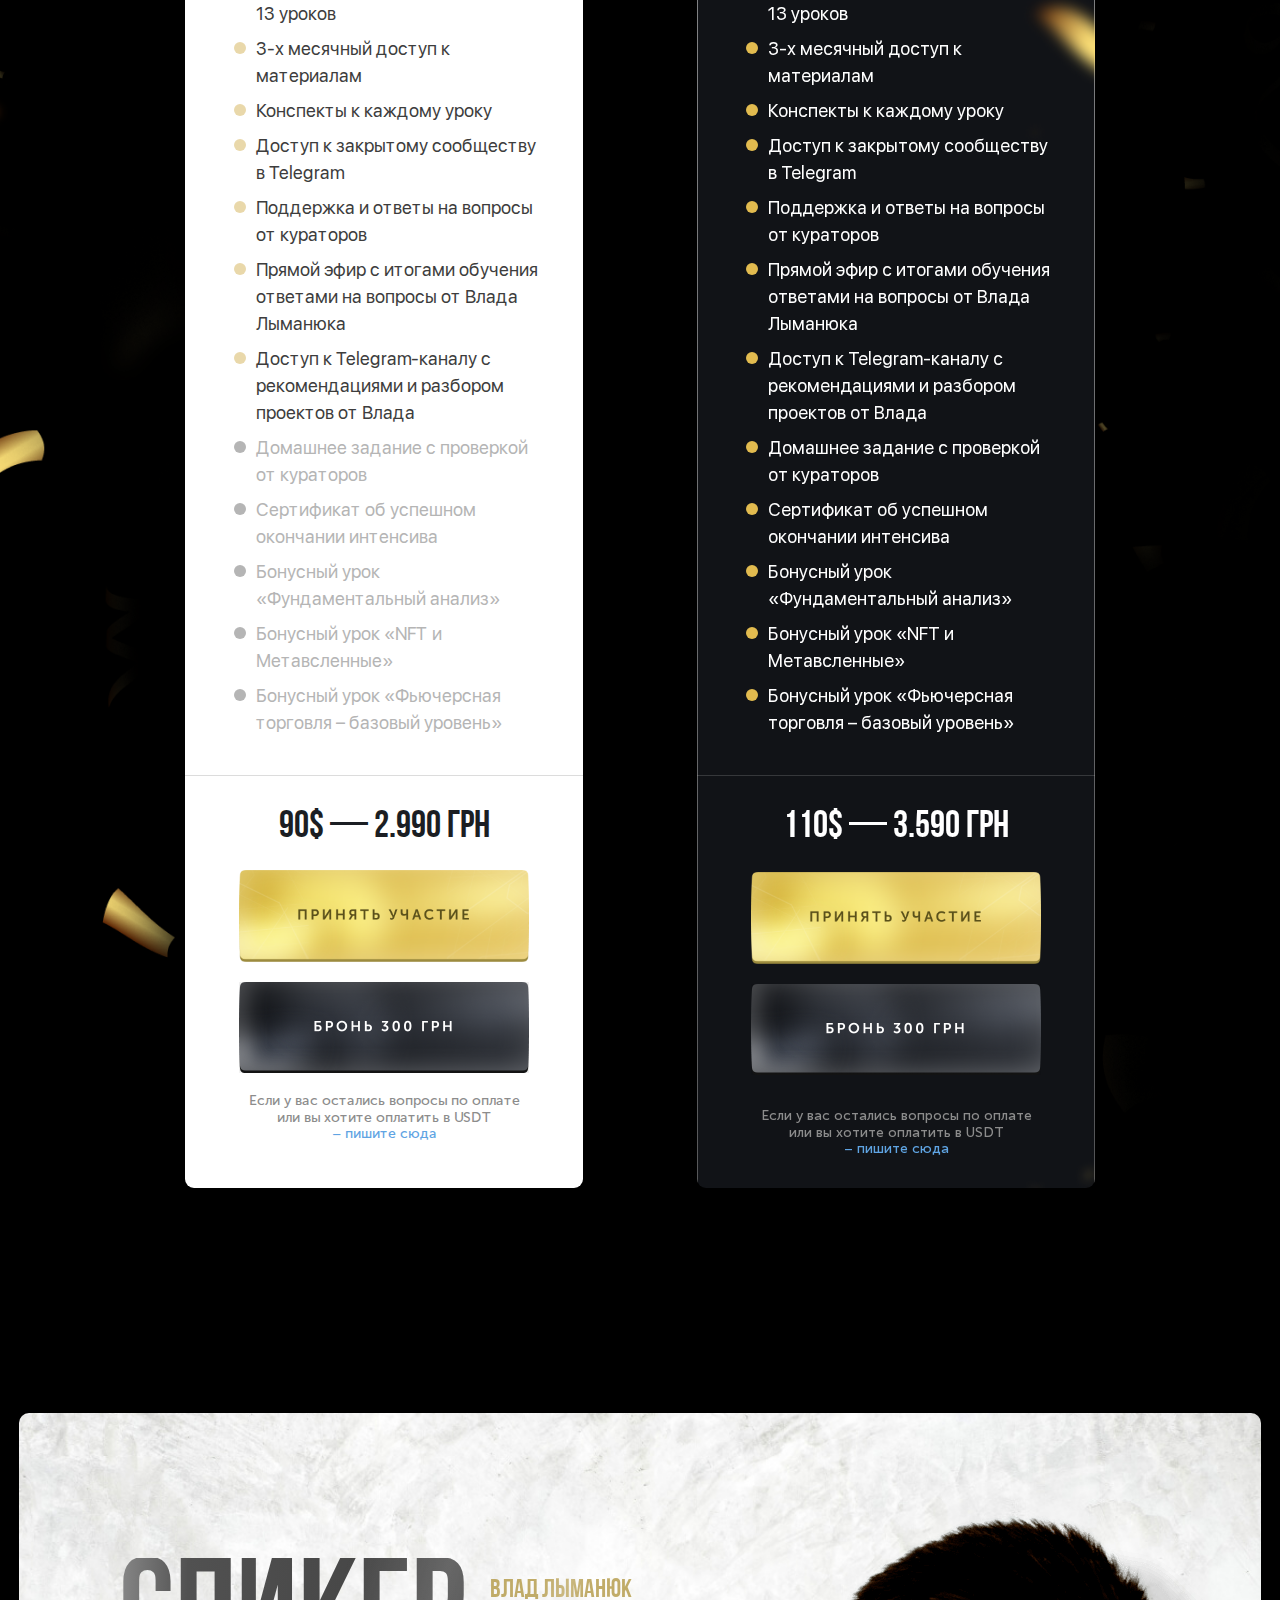
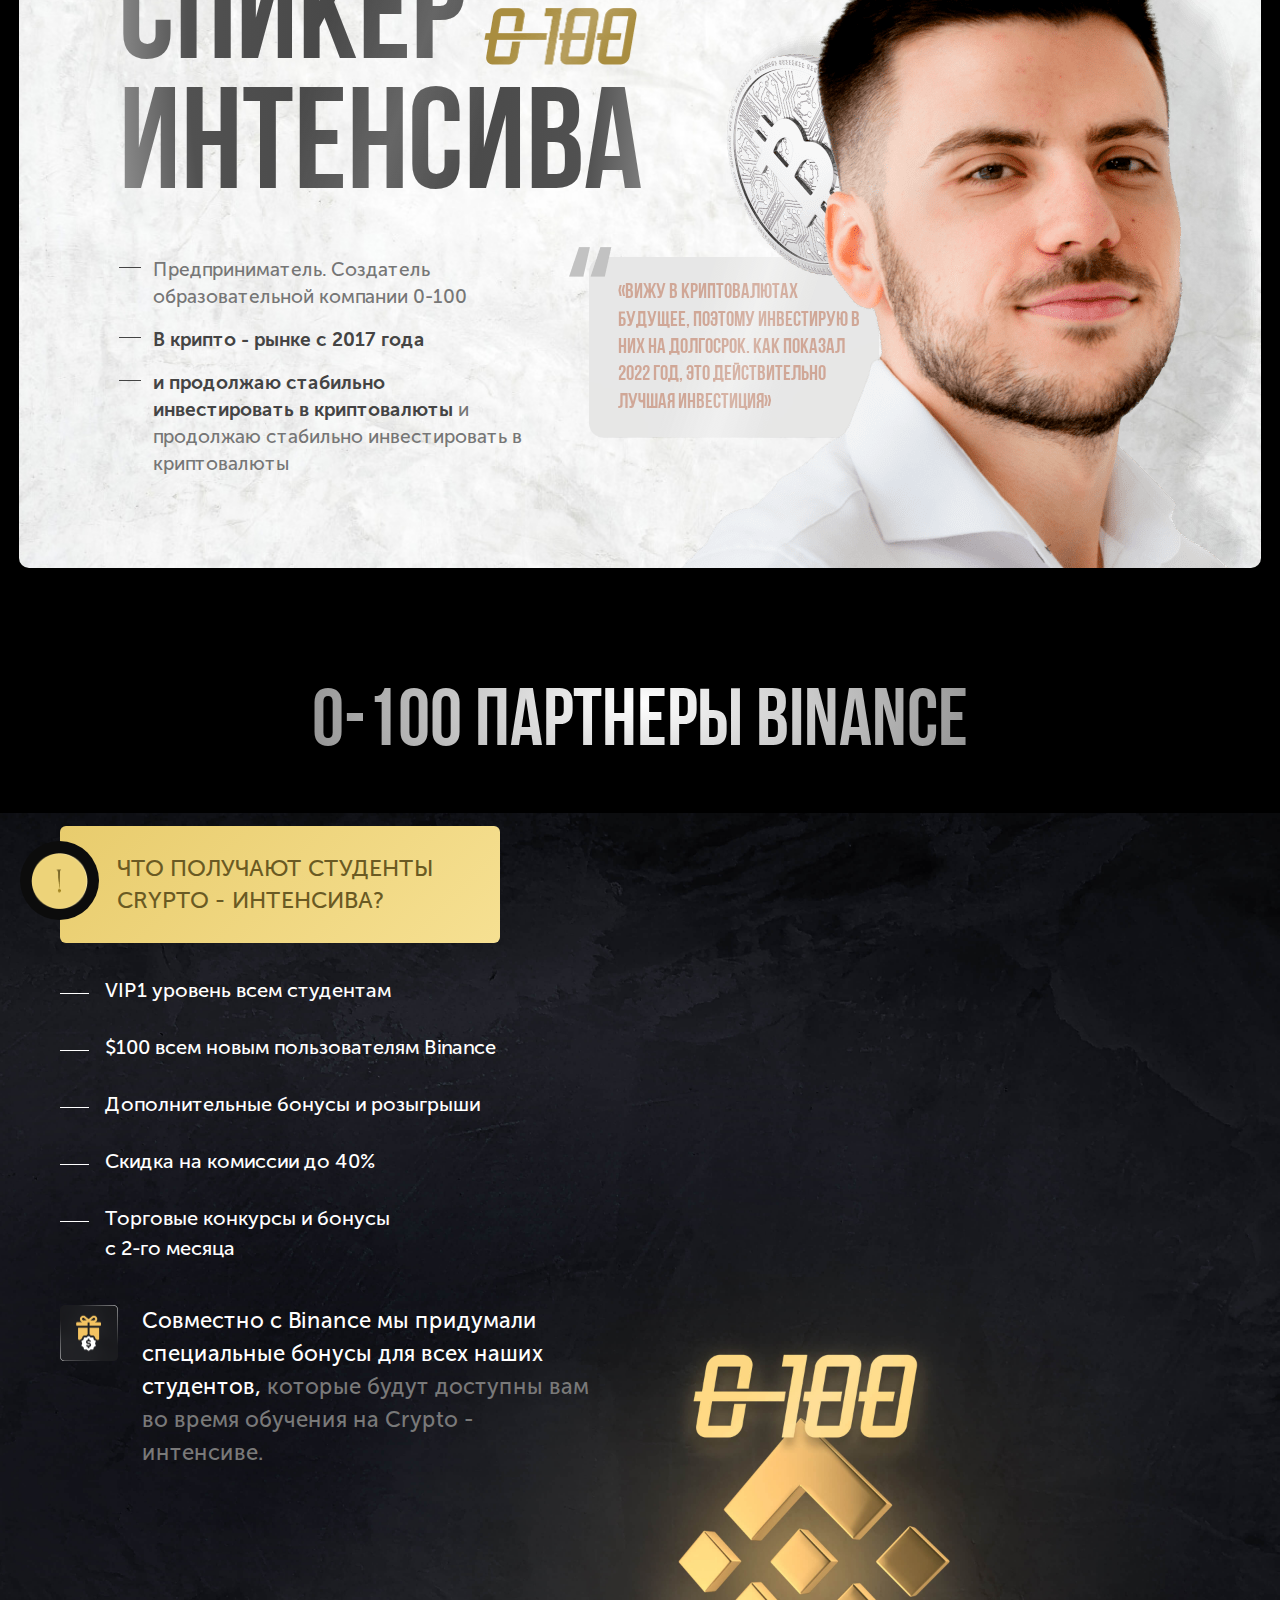
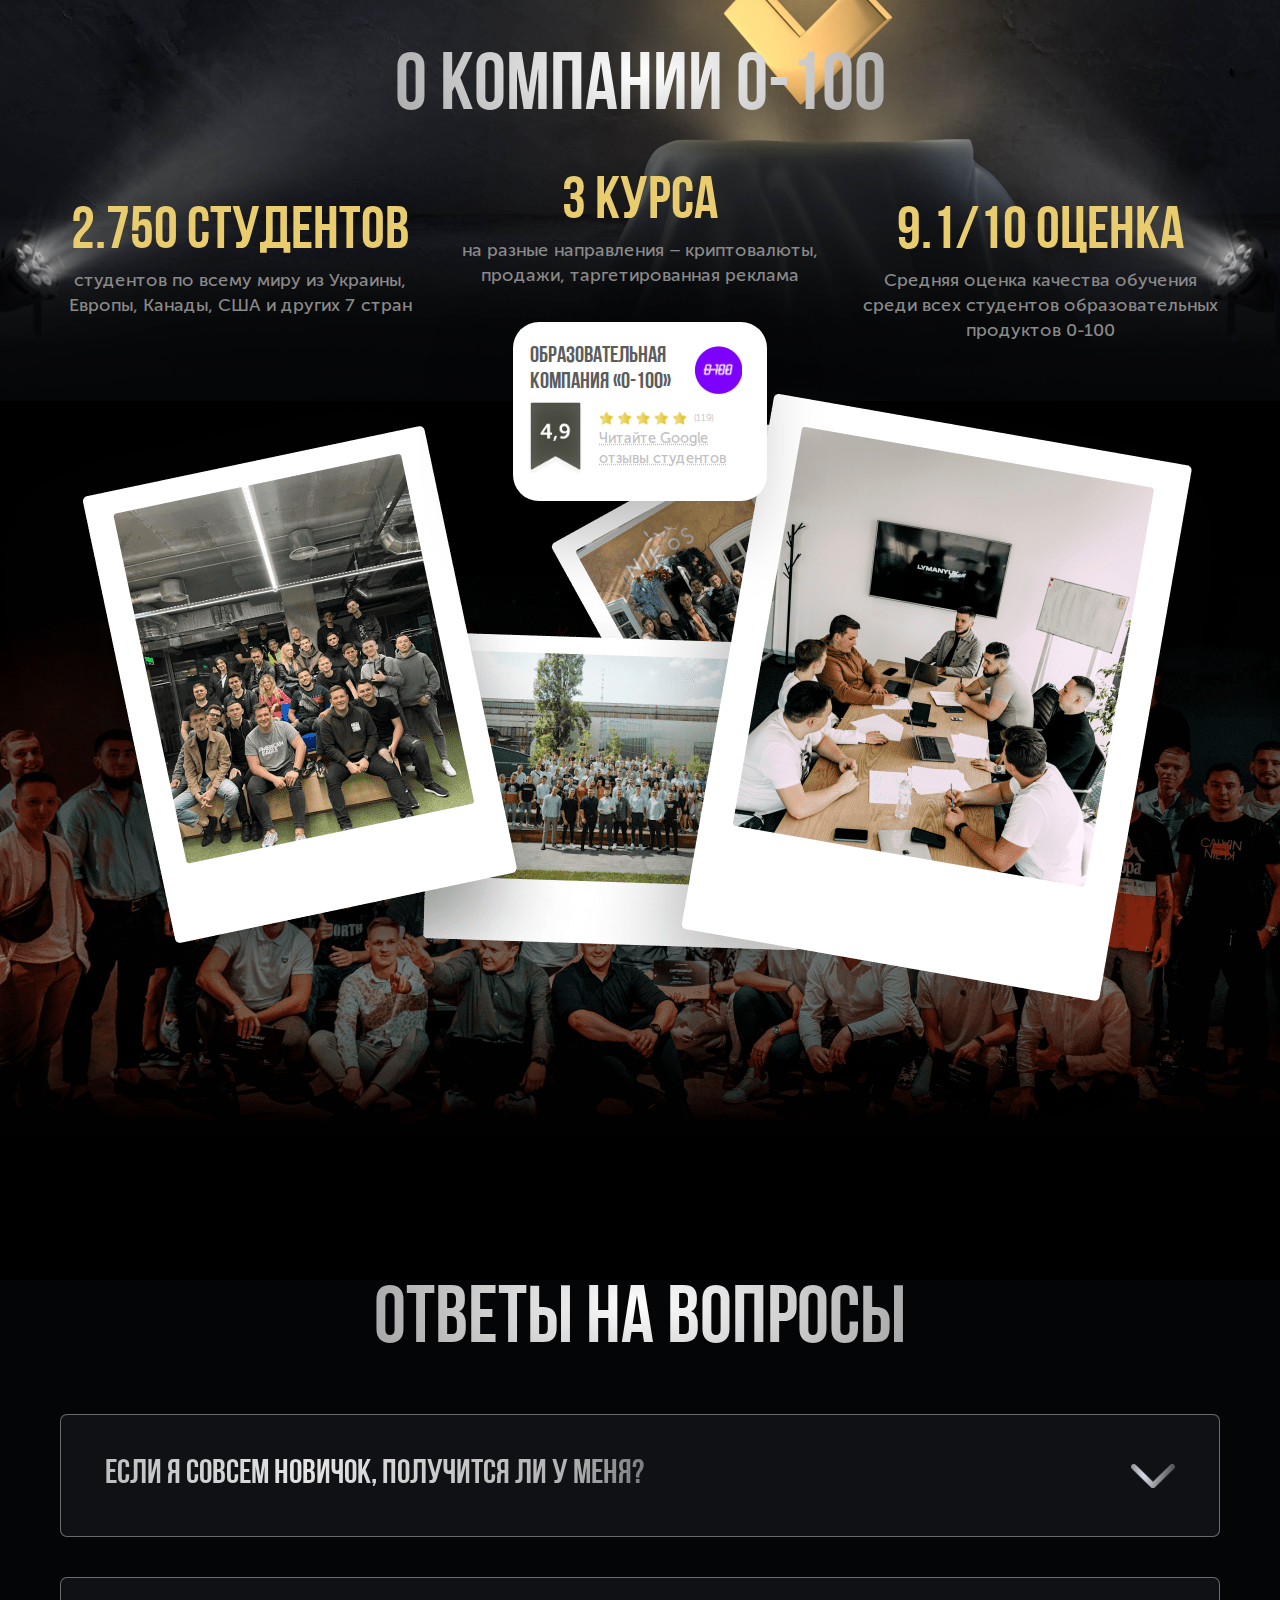
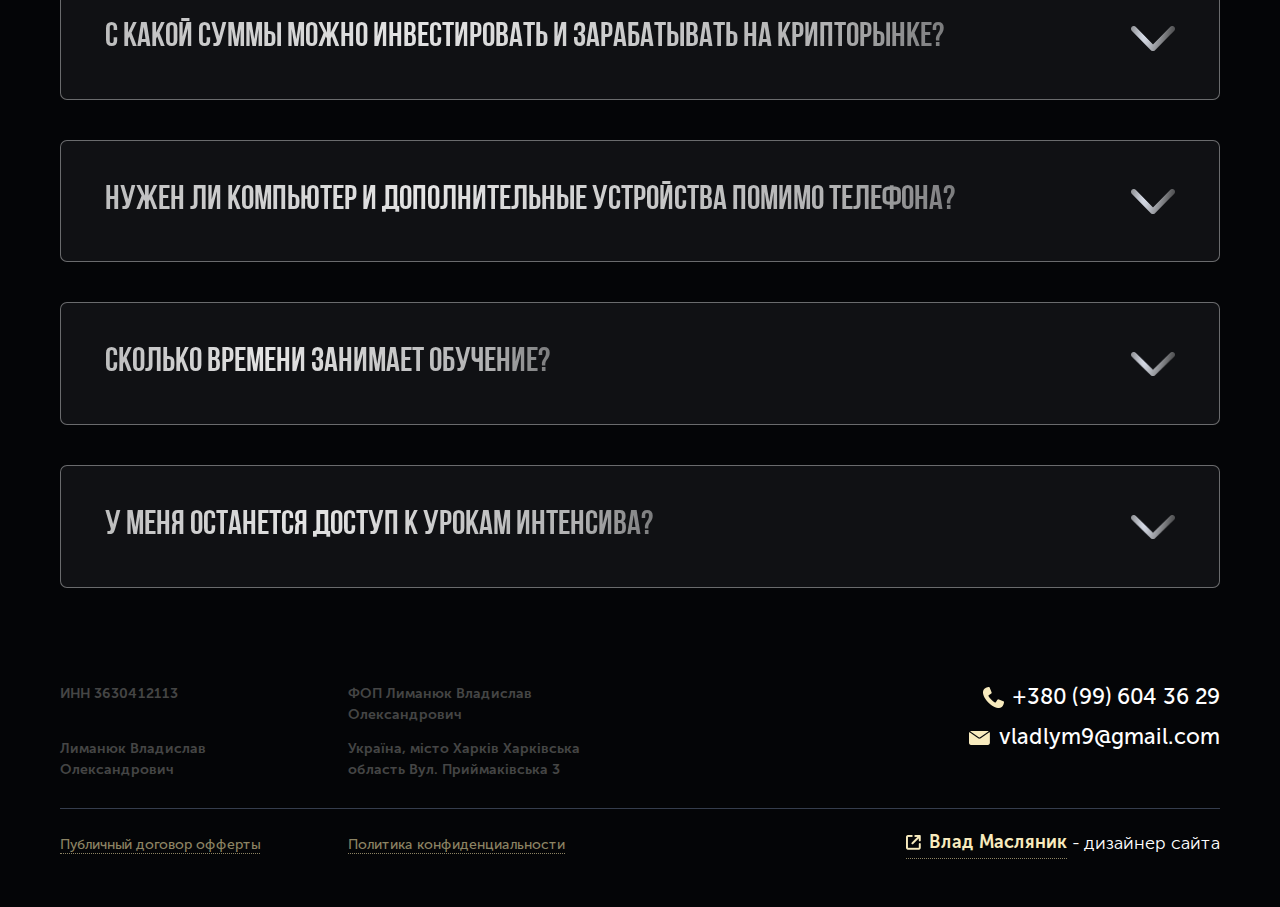
==== commit 65b98faa: "new changes 15.06" ====
--- a/index.html
+++ b/index.html
@@ -1032,20 +1032,81 @@
 						</div>
 					</div>
 					<div class="reviews-block__slider-block">
-						<div class="reviews-block__slide"><img src="images/review-1.png" alt=""></div>
-						<div class="reviews-block__slide"><img src="images/review-2.png" alt=""></div>
-						<div class="reviews-block__slide"><img src="images/review-3.png" alt=""></div>
-						<div class="reviews-block__slide"><img src="images/review-4.png" alt=""></div>
-						<div class="reviews-block__slide"><img src="images/review-5.png" alt=""></div>
-						<div class="reviews-block__slide"><img src="images/review-6.png" alt=""></div>
-						<div class="reviews-block__slide"><img src="images/review-7.png" alt=""></div>
-						<div class="reviews-block__slide"><img src="images/review-8.png" alt=""></div>
-						<div class="reviews-block__slide"><img src="images/review-9.png" alt=""></div>
-						<div class="reviews-block__slide"><img src="images/review-10.png" alt=""></div>
-						<div class="reviews-block__slide"><img src="images/review-11.png" alt=""></div>
-						<div class="reviews-block__slide"><img src="images/review-12.png" alt=""></div>
-						<div class="reviews-block__slide"><img src="images/review-13.png" alt=""></div>
-						<div class="reviews-block__slide"><img src="images/review-14.png" alt=""></div>
+						<div class="reviews-block__slide">
+							<div class="reviews-block__photo-block">
+								<img src="images/review-1.png" alt="">
+							</div>
+						</div>
+						<div class="reviews-block__slide">
+							<div class="reviews-block__photo-block">
+								<img src="images/review-2.png" alt="">
+							</div>
+						</div>
+						<div class="reviews-block__slide">
+							<div class="reviews-block__photo-block">
+								<img src="images/review-3.png" alt="">
+							</div>
+						</div>
+						<div class="reviews-block__slide">
+							<div class="reviews-block__photo-block">
+								<img src="images/review-4.png" alt="">
+							</div>
+						</div>
+						<div class="reviews-block__slide">
+							<div class="reviews-block__photo-block">
+								<img src="images/review-5.png" alt="">
+							</div>
+						</div>
+						<div class="reviews-block__slide">
+							<div class="reviews-block__photo-block">
+								<img src="images/review-6.png" alt="">
+							</div>
+						</div>
+						<div class="reviews-block__slide">
+							<div class="reviews-block__photo-block">
+								<img src="images/review-7.png" alt="">
+							</div>
+						</div>
+						<div class="reviews-block__slide">
+							<div class="reviews-block__photo-block">
+								<img src="images/review-8.png" alt="">
+							</div>
+						</div>
+						<div class="reviews-block__slide">
+							<div class="reviews-block__photo-block">
+								<img src="images/review-9.png" alt="">
+							</div>
+						</div>
+						<div class="reviews-block__slide">
+							<div class="reviews-block__photo-block">
+								<img src="images/review-10.png" alt="">
+							</div>
+						</div>
+						<div class="reviews-block__slide">
+							<div class="reviews-block__photo-block">
+								<img src="images/review-11.png" alt="">
+							</div>
+						</div>
+						<div class="reviews-block__slide">
+							<div class="reviews-block__photo-block">
+								<img src="images/review-12.png" alt="">
+							</div>
+						</div>
+						<div class="reviews-block__slide">
+							<div class="reviews-block__photo-block">
+								<img src="images/review-13.png" alt="">
+							</div>
+						</div>
+						<div class="reviews-block__slide">
+							<div class="reviews-block__photo-block">
+								<img src="images/review-14.png" alt="">
+							</div>
+						</div>
+						<div class="reviews-block__slide">
+							<div class="reviews-block__photo-block">
+								<img src="images/review-15.png" alt="">
+							</div>
+						</div>
 					</div>
 				</div>
 			</div>
--- a/style/main.css
+++ b/style/main.css
@@ -2367,12 +2367,10 @@
   align-items: center;
   width: 100%;
   max-width: 341px;
-  height: 726px;
   overflow: hidden;
   margin-right: 69px;
   border-top-left-radius: 10px;
   border-top-right-radius: 10px;
-  background-color: #000;
 }
 
 .reviews-block__slide img {
@@ -2387,23 +2385,24 @@
   position: relative;
 }
 
-.reviews-block__slide.slick-slide.slick-center::before {
-  content: '';
-  position: absolute;
-  top: 0;
-  left: 0;
-  width: 100%;
-  height: 100%;
-  background-color: rgba(66, 80, 112, 0.35);
-}
-
 .reviews-block__slide.slick-center {
   top: -59px;
 }
 
 .reviews-block__slide.slick-slide:not(.slick-center) {
   position: relative;
-  background-color: rgba(11, 11, 12, 0.8);
+}
+
+.slick-initialized .slick-slide {
+  display: flex !important;
+}
+
+.reviews-block__slide.slick-slide {
+  height: 100vh;
+}
+
+.reviews-block__photo-block {
+  margin-top: auto;
 }
 
 /*.reviews-block__slide.slick-slide:not(.slick-center)::after {
@@ -2417,7 +2416,7 @@
   z-index: 10;
 }*/
 
-.reviews-block__slide.slick-slide:not(.slick-center)::before {
+/*.reviews-block__slide.slick-slide:not(.slick-center)::before {
   content: '';
   position: absolute;
   top: 0;
@@ -2426,6 +2425,43 @@
   height: 100%;
   background-color: rgba(16, 22, 32, 0.9);
   z-index: 10;
+}
+*/
+
+.reviews-block__photo-block {
+  position: relative;
+  display: block;
+}
+
+.reviews-block__photo-block::before {
+  content: '';
+  position: absolute;
+  top: 0;
+  left: 0;
+  width: 100%;
+  height: 100%;
+  background: rgba(16, 22, 32, 0.9);
+}
+
+
+.reviews-block__slide.slick-slide.slick-center .reviews-block__photo-block::before {
+  content: '';
+  position: absolute;
+  top: 0;
+  left: 0;
+  width: 100%;
+  height: 100%;
+  background-color: rgba(66, 80, 112, 0.35);
+}
+
+.reviews-block__slide.slick-slide.slick-center {
+  display: flex;
+  justify-content: center;
+  align-items: center;
+}
+
+.reviews-block__slide.slick-slide.slick-center .reviews-block__photo-block {
+  margin-top: 0;
 }
 
 /*.reviews-block__slide.slick-slide:not(.slick-center) {
@@ -2499,14 +2535,14 @@
 .community-block {
   position: relative;
   display: block;
-  margin-top: -84px;
+  padding-top: 150px;
   background-color: #040507;
 }
 
 .community-block::before {
   content: '';
   position: absolute;
-  top: -156px;
+  top: -92px;
   left: 50%;
   margin-left: -930px;
   width: 1920px;
@@ -2521,17 +2557,17 @@
 @media screen and (min-width: 320px) and (max-width: 767px) {
   .reviews-block__slide.slick-slide {
     max-width: 200px;
-    height: 300px;
     display: block;
     margin-right: 0;
   }
   .community-block {
     margin-top: -44px;
+    padding-top: 0;
   }
   .community-block::before {
     left: 0;
     margin-left: 0;
-    top: -94px;
+    top: -85px;
     width: 100%;
     height: 282px;
     background-size: 100% 282px;
@@ -2540,9 +2576,18 @@
   }
 }
 
+@media screen and (min-width: 1200px) and (max-width: 1439px) {
+  .community-block::before {
+    top: -62px;
+  } 
+}
+
 @media screen and (min-width: 1440px) and (max-width: 1919px) {
   .reviews-block {
     background-position: center -950px;
+  }
+  .community-block::before {
+    top: -62px;
   }
 }
 
@@ -2687,12 +2732,6 @@
 @media screen and (min-width: 1200px) and (max-width: 1440px) {
   .reviews-block__slide.slick-slide {
     max-width: 300px;
-    height: 650px;
-  }
-  .reviews-block__slide.slick-slide {
-    max-width: 290px;
-    margin-right: 79px;
-    height: 606px;
   }
   .partners-block__content-list ul {
     font-size: 18px;
@@ -3340,6 +3379,20 @@
     padding-top: 0;
     right: 0;
   }
+  .reviews-block__slide::-webkit-scrollbar-track {
+    background-color: #e4e4e4;
+    border-radius: 10px;
+    border: 1px solid #e4e4e4;
+  }
+  .reviews-block__slide::-webkit-scrollbar {
+    width: 3px;
+    height: 3px;
+    background-color: transparent;
+  }
+  .reviews-block__slide::-webkit-scrollbar-thumb {
+    background-color: rgba(66, 80, 112, 0.35);
+    border-radius: 10px;
+  }
   .reviews-block__card-icon svg {
     width: 30px;
     height: 30px;
@@ -3355,14 +3408,19 @@
     top: -22px;
     margin-left: -11px;
   }
+  .reviews-block__slide.slick-slide {
+    overflow-y: auto;
+  }
+  .reviews-block__slide.slick-slide.slick-center::before {
+    height: 100%;
+  }
   .reviews-block__slide {
     max-width: 197px;
     margin-right: 0;
-    height: 295px;
   }
   .btn--prev {
     left: 58px;
-    margin-top: -75px;
+    margin-top: -130px;
     width: 46px;
     height: 46px;
     z-index: 10;
@@ -3375,7 +3433,7 @@
     background-size: 15px 26px;
   }
   .btn--next {
-    margin-top: -75px;
+    margin-top: -130px;
     right: 58px;
     width: 46px;
     height: 46px;
@@ -3703,9 +3761,9 @@
     max-width: 440px;
   }
   .community-block::before {
-    top: -305px;
+    top: -67px;
     left: -50%;
-    margin-left: 50px;
+    margin-left: 66px;
     width: 1440px;
     background-size: 1440px 348px;
   }
